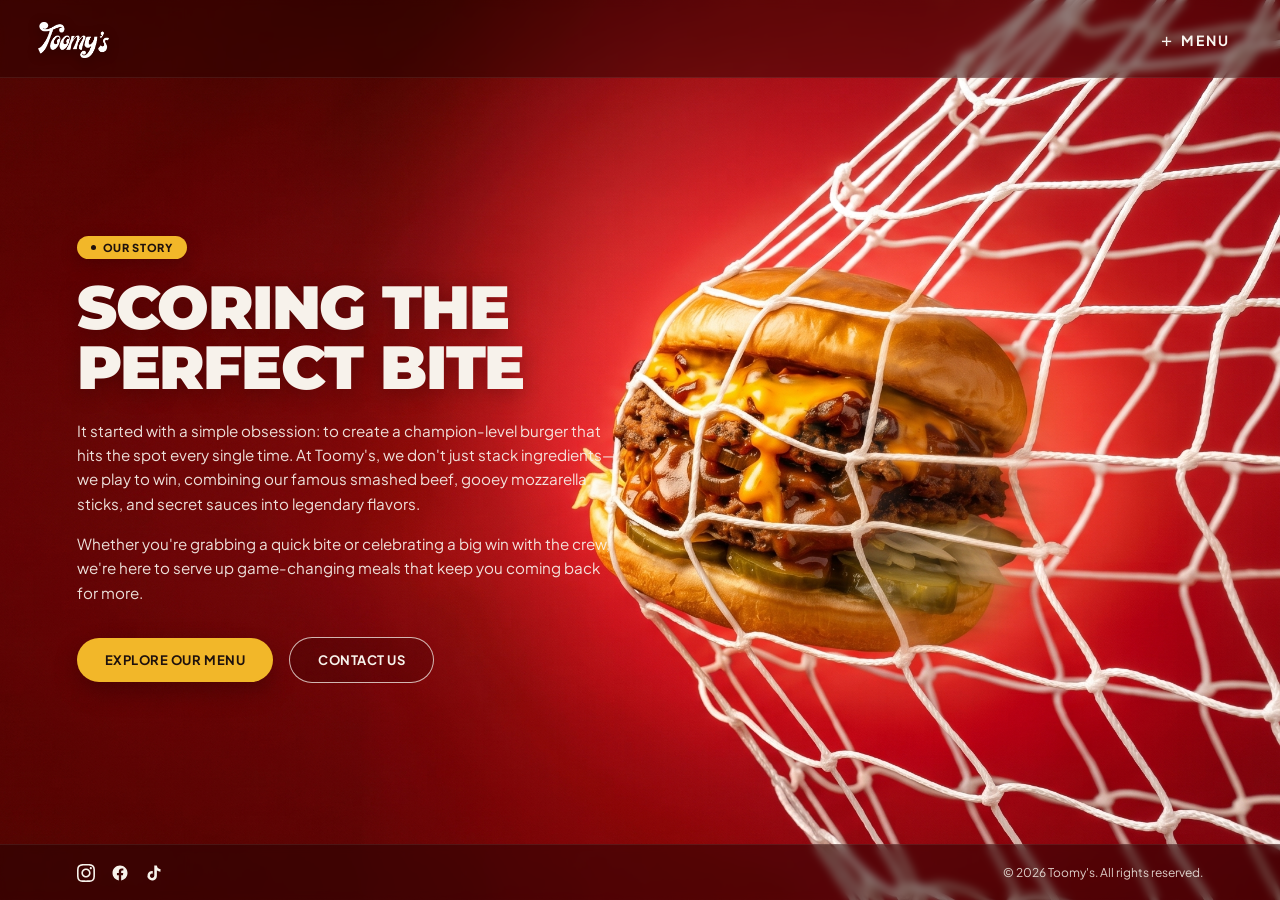
==== about.html @ 85eff553 "Toomy's Update 01" ====
<!DOCTYPE html>
<html lang="en" dir="ltr">
<head>
  <meta charset="UTF-8" />
  <meta name="viewport" content="width=device-width, initial-scale=1.0" />
  <title>About Us — Toomy's | Asyut's Ultimate Burger &amp; Pizza Spot</title>

  <!-- Google Fonts -->
  <link rel="preconnect" href="https://fonts.googleapis.com" />
  <link rel="preconnect" href="https://fonts.gstatic.com" crossorigin />
  <link
    href="https://fonts.googleapis.com/css2?family=Archivo+Black&family=Cormorant+Garamond:wght@400;500;600&family=Lobster&family=Montserrat:wght@800;900&family=Plus+Jakarta+Sans:wght@400;500;600;700;800;900&display=swap"
    rel="stylesheet"
  />

  <link rel="stylesheet" href="css/style.css" />
</head>
<body class="about-page-body">

  <!-- 1. FIXED TOP HEADER -->
  <header class="site-header" id="siteHeader">
    <a href="index.html#home" class="brand-mini" aria-label="Toomy's Home">
      <img
        src="assets/logo-small.png"
        alt="Toomy's"
        onerror="this.style.display='none'; this.nextElementSibling.style.display='inline-block';"
      />
      <span class="brand-mini-fallback" style="display: none;">Toomy's</span>
    </a>

    <button
      class="menu-toggle"
      id="menuToggle"
      type="button"
      aria-expanded="false"
      aria-controls="navOverlay"
    >
      <span class="menu-toggle-icon">+</span>
      <span class="menu-toggle-label">MENU</span>
    </button>
  </header>

  <!-- 2. FULL-SCREEN DRAWER MENU (MATCHING style.css SECTION 4) -->
  <div class="nav-overlay" id="navOverlay" aria-hidden="true">
    <div class="nav-overlay-inner">
      <!-- Top Bar -->
      <div class="nav-top-bar">
        <div class="lang-switcher" role="group" aria-label="Language Switcher">
          <button type="button" class="lang-btn" data-lang="ar">AR</button>
          <span class="lang-divider" aria-hidden="true">|</span>
          <button type="button" class="lang-btn is-active" data-lang="en">EN</button>
        </div>

        <a href="index.html#home" class="nav-center-logo" aria-label="Toomy's Home">
          <img
            src="assets/logo-main.png"
            alt="Toomy's"
            onerror="this.style.display='none'; this.nextElementSibling.style.display='block';"
          />
          <span class="drawer-logo-fallback" style="display: none;">Toomy's</span>
        </a>

        <div class="nav-top-spacer" aria-hidden="true"></div>
      </div>

      <!-- Stepped Diagonal Staircase Links -->
      <ul class="nav-rows" aria-label="Primary Navigation">
        <li class="nav-row">
          <div class="nav-row-curtain" aria-hidden="true"></div>
          <a href="index.html#home" class="nav-row-link pos-home">
            <span class="nav-row-label">HOME</span>
          </a>
        </li>

        <li class="nav-row">
          <div class="nav-row-curtain" aria-hidden="true"></div>
          <a href="index.html#menu" class="nav-row-link pos-menu">
            <span class="nav-row-label">MENU</span>
            <sup class="nav-row-count">(24)</sup>
          </a>
        </li>

        <li class="nav-row">
          <div class="nav-row-curtain" aria-hidden="true"></div>
          <a href="about.html" class="nav-row-link pos-about" aria-current="page">
            <span class="nav-row-label">ABOUT US</span>
          </a>
        </li>

        <li class="nav-row">
          <div class="nav-row-curtain" aria-hidden="true"></div>
          <a href="#contact" class="nav-row-link pos-contact">
            <span class="nav-row-label">CONTACT US</span>
          </a>
        </li>
      </ul>

      <!-- Drawer Bottom Bar -->
      <div class="nav-bottom-bar">
        <a href="#privacy" class="nav-legal-link">PRIVACY POLICY</a>

        <div class="nav-socials">
          <a
            href="https://www.facebook.com/toomyseg"
            target="_blank"
            rel="noopener"
            class="social-icon"
            aria-label="Facebook"
          >
            <svg viewBox="0 0 24 24" width="17" height="17" fill="currentColor">
              <path d="M14 13.5h2.5l1-4H14v-2c0-1.03 0-2 2-2h1.5V2.14c-.326-.043-1.557-.14-2.857-.14C11.928 2 10 3.657 10 6.7v2.8H7v4h3V22h4v-8.5z"/>
            </svg>
          </a>
          <a
            href="https://www.instagram.com/"
            target="_blank"
            rel="noopener"
            class="social-icon"
            aria-label="Instagram"
          >
            <svg viewBox="0 0 24 24" width="17" height="17" fill="currentColor">
              <path d="M12 2.163c3.204 0 3.584.012 4.85.07 3.252.148 4.771 1.691 4.919 4.919.058 1.265.069 1.645.069 4.849 0 3.205-.012 3.584-.069 4.849-.149 3.225-1.664 4.771-4.919 4.919-1.266.058-1.644.07-4.85.07-3.204 0-3.584-.012-4.849-.07-3.26-.149-4.771-1.699-4.919-4.92-.058-1.265-.07-1.644-.07-4.849 0-3.204.013-3.583.07-4.849.149-3.227 1.664-4.771 4.919-4.919 1.266-.057 1.645-.069 4.849-.069zm0-2.163c-3.259 0-3.667.014-4.947.072-4.358.2-6.78 2.618-6.98 6.98-.059 1.281-.073 1.689-.073 4.948 0 3.259.014 3.668.072 4.948.2 4.358 2.618 6.78 6.98 6.98 1.281.058 1.689.072 4.948.072 3.259 0 3.668-.014 4.948-.072 4.354-.2 6.782-2.618 6.979-6.98.059-1.28.073-1.689.073-4.948 0-3.259-.014-3.667-.072-4.947-.196-4.354-2.617-6.78-6.979-6.98-1.281-.059-1.69-.073-4.949-.073zm0 5.838c-3.403 0-6.162 2.759-6.162 6.162s2.759 6.163 6.162 6.163 6.162-2.759 6.162-6.163c0-3.403-2.759-6.162-6.162-6.162zm0 10.162c-2.209 0-4-1.79-4-4 0-2.209 1.791-4 4-4s4 1.791 4 4c0 2.21-1.791 4-4 4zm6.406-11.845c-.796 0-1.441.645-1.441 1.44s.645 1.44 1.441 1.44c.795 0 1.439-.645 1.439-1.44s-.644-1.44-1.439-1.44z"/>
            </svg>
          </a>
        </div>

        <a href="#terms" class="nav-legal-link">TERMS &amp; CONDITIONS</a>
      </div>
    </div>
  </div>

  <!-- 3. ABOUT US FULL-BLEED HERO SECTION -->
  <main class="about-page" id="aboutHero">
    <!-- Top Protective Dark Crimson Tint Bar -->
    <div class="about-top-tint" aria-hidden="true"></div>

    <!-- Left-Aligned Hero Content Zone (Over Dark Crimson Negative Space) -->
    <div class="about-hero-content">
      <span class="about-eyebrow">
        <span class="about-eyebrow-dot" aria-hidden="true"></span>
        OUR STORY
      </span>

      <h1 class="about-headline">
        SCORING THE <br />
        PERFECT BITE
      </h1>

      <div class="about-story-copy">
        <p>
          It started with a simple obsession: to create a champion-level burger
          that hits the spot every single time. At Toomy's, we don't just stack
          ingredients—we play to win, combining our famous smashed beef, gooey
          mozzarella sticks, and secret sauces into legendary flavors.
        </p>
        <p class="about-story-p2">
          Whether you're grabbing a quick bite or celebrating a big win with
          the crew, we're here to serve up game-changing meals that keep you
          coming back for more.
        </p>
      </div>

      <div class="about-cta-row">
        <a href="index.html#menu" class="about-btn-primary">
          EXPLORE OUR MENU
        </a>
        <a href="./newsletter.html" class="about-btn-secondary">
          Contact Us
        </a>
      </div>
    </div>

    <!-- Bottom Utility Bar (height: 56px, protective dark crimson strip) -->
    <div class="about-bottom-utility">
      <div class="about-utility-socials" aria-label="Social Media Links">
        <a
          href="https://www.instagram.com/"
          target="_blank"
          rel="noopener"
          class="about-utility-social-link"
          aria-label="Instagram"
        >
          <svg viewBox="0 0 24 24" width="18" height="18" fill="currentColor">
            <path d="M12 2.163c3.204 0 3.584.012 4.85.07 3.252.148 4.771 1.691 4.919 4.919.058 1.265.069 1.645.069 4.849 0 3.205-.012 3.584-.069 4.849-.149 3.225-1.664 4.771-4.919 4.919-1.266.058-1.644.07-4.85.07-3.204 0-3.584-.012-4.849-.07-3.26-.149-4.771-1.699-4.919-4.92-.058-1.265-.07-1.644-.07-4.849 0-3.204.013-3.583.07-4.849.149-3.227 1.664-4.771 4.919-4.919 1.266-.057 1.645-.069 4.849-.069zm0-2.163c-3.259 0-3.667.014-4.947.072-4.358.2-6.78 2.618-6.98 6.98-.059 1.281-.073 1.689-.073 4.948 0 3.259.014 3.668.072 4.948.2 4.358 2.618 6.78 6.98 6.98 1.281.058 1.689.072 4.948.072 3.259 0 3.668-.014 4.948-.072 4.354-.2 6.782-2.618 6.979-6.98.059-1.28.073-1.689.073-4.948 0-3.259-.014-3.667-.072-4.947-.196-4.354-2.617-6.78-6.979-6.98-1.281-.059-1.69-.073-4.949-.073zm0 5.838c-3.403 0-6.162 2.759-6.162 6.162s2.759 6.163 6.162 6.163 6.162-2.759 6.162-6.163c0-3.403-2.759-6.162-6.162-6.162zm0 10.162c-2.209 0-4-1.79-4-4 0-2.209 1.791-4 4-4s4 1.791 4 4c0 2.21-1.791 4-4 4zm6.406-11.845c-.796 0-1.441.645-1.441 1.44s.645 1.44 1.441 1.44c.795 0 1.439-.645 1.439-1.44s-.644-1.44-1.439-1.44z"/>
          </svg>
        </a>

        <a
          href="https://www.facebook.com/toomyseg"
          target="_blank"
          rel="noopener"
          class="about-utility-social-link"
          aria-label="Facebook"
        >
          <svg viewBox="0 0 24 24" width="18" height="18" fill="currentColor">
            <path d="M12 2C6.477 2 2 6.477 2 12c0 4.991 3.657 9.128 8.438 9.878v-6.987h-2.54V12h2.54V9.797c0-2.506 1.492-3.89 3.777-3.89 1.094 0 2.238.195 2.238.195v2.46h-1.26c-1.243 0-1.63.771-1.63 1.562V12h2.773l-.443 2.89h-2.33v6.988C18.343 21.128 22 16.991 22 12c0-5.523-4.477-10-10-10z"/>
          </svg>
        </a>

        <a
          href="https://www.tiktok.com/"
          target="_blank"
          rel="noopener"
          class="about-utility-social-link"
          aria-label="TikTok"
        >
          <svg viewBox="0 0 24 24" width="18" height="18" fill="currentColor">
            <path d="M19.59 6.69a4.83 4.83 0 0 1-3.77-4.25V2h-3.45v13.67a2.89 2.89 0 0 1-5.2 1.74 2.89 2.89 0 0 1 2.31-4.64 2.93 2.93 0 0 1 .88.13V9.4a6.84 6.84 0 0 0-1-.05A6.33 6.33 0 0 0 5 20.1a6.34 6.34 0 0 0 10.86-4.43v-7a8.16 8.16 0 0 0 4.77 1.52v-3.4a4.85 4.85 0 0 1-1-.1z"/>
          </svg>
        </a>
      </div>

      <p class="about-utility-copyright">
        &copy; <span class="js-current-year">2026</span> Toomy's. All rights reserved.
      </p>
    </div>
  </main>

  <script src="js/script.js"></script>
</body>
</html>
---- css/style.css ----
@font-face {
  font-family: "Talina";
  src: url("../fonts/Talina.otf") format("opentype");
  font-weight: normal;
  font-style: normal;
  font-display: swap;
}
/* =========================================
   1. DESIGN TOKENS & VARIABLES
   ========================================= */
:root {
  /* Core Palette - Deep Charcoal + Appetite-Driven Warm Accents */
  --bg-base: #0d0b0a;
  --bg-surface: #181412;
  --bg-overlay: rgba(13, 11, 10, 0.96);

  /* Brand Accent Colors (Swap these two if Toomy's uses specific hex codes) */
  --accent-primary: #e63926;      /* Crispy Flame Red */
  --accent-secondary: #ffb703;    /* Golden Fried Amber */
  --accent-glow: rgba(230, 57, 38, 0.35);

  /* Typography Colors */
  --text-primary: #f8f5f0;
  --text-secondary: rgba(248, 245, 240, 0.78);
  --text-muted: rgba(248, 245, 240, 0.5);

  /* Borders & Glass */
  --border-subtle: rgba(248, 245, 240, 0.14);
  --glass-bg: rgba(20, 17, 15, 0.55);

  /* Fonts */
  --font-display: "Archivo Black", sans-serif;
  --font-body: "Plus Jakarta Sans", sans-serif;

  /* Spacing & Motion */
  --gutter: clamp(1.25rem, 4vw, 3rem);
  --ease-out-expo: cubic-bezier(0.16, 1, 0.3, 1);
}

/* =========================================
   2. RESET & BASE STYLES
   ========================================= */
*,
*::before,
*::after {
  box-sizing: border-box;
  margin: 0;
  padding: 0;
}

html {
  scroll-behavior: smooth;
  background-color: var(--bg-base);
  color: var(--text-primary);
  font-family: var(--font-body);
  -webkit-font-smoothing: antialiased;
}

body {
  min-height: 100vh;
  overflow-x: hidden;
  background-color: var(--bg-base);
}

a {
  color: inherit;
  text-decoration: none;
}

img {
  display: block;
  max-width: 100%;
}


/* =========================================
   3. TOP HEADER (Top-Left Logo + Top-Right + MENU)
   ========================================= */
/* Align header side padding with the 3vw full-width sections */
.site-header {
  position: fixed;
  top: 0;
  left: 0;
  width: 100%;
  padding: 1.35rem 3vw;
  display: flex;
  align-items: center;
  justify-content: space-between;
  z-index: 100;
  pointer-events: none;
  transition: background-color 0.3s ease, backdrop-filter 0.3s ease;
}

.brand-mini,
.menu-toggle {
  pointer-events: auto;
}

.brand-mini {
  display: inline-flex;
  align-items: center;
  pointer-events: auto;
  opacity: 1;
  transition:
    opacity 0.35s ease,
    transform 0.3s var(--ease-out-expo);
}

.brand-mini:hover {
  transform: scale(1.04);
}

/* Smooth fade-out when the fixed header overlaps the red footer or open drawer */
body.is-over-footer .brand-mini,
body.is-menu-open .brand-mini {
  opacity: 0;
  pointer-events: none;
}

.brand-mini img {
  height: 36px;
  width: auto;
  object-fit: contain;
}

.brand-mini-fallback {
  display: none; /* Shown automatically via onerror if logo-small.png is missing */
  font-family: var(--font-display);
  font-size: 1.5rem;
  letter-spacing: -0.04em;
  color: var(--text-primary);
  background: var(--accent-primary);
  padding: 0.25rem 0.6rem;
  border-radius: 6px;
}

/* "+ MENU" Button matching reference top-right */
.menu-toggle {
  background: transparent;
  border: none;
  color: var(--text-primary);
  font-family: var(--font-body);
  font-size: 0.875rem;
  font-weight: 700;
  letter-spacing: 0.14em;
  text-transform: uppercase;
  display: inline-flex;
  align-items: center;
  gap: 0.45rem;
  cursor: pointer;
  padding: 0.5rem 0.75rem;
  border-radius: 999px;
  transition: background-color 0.25s ease, color 0.25s ease;
}

.menu-toggle:hover {
  background-color: rgba(255, 255, 255, 0.08);
}

.menu-toggle-icon {
  font-size: 1.15rem;
  font-weight: 400;
  line-height: 1;
  transition: transform 0.35s var(--ease-out-expo);
}

.menu-toggle[aria-expanded="true"] .menu-toggle-icon {
  transform: rotate(45deg); /* Turns '+' into 'x' when open */
}

/* When drawer is open, hide main header's top-left mini logo so AR | EN switcher takes its place */
body.is-menu-open .brand-mini {
  opacity: 0;
  pointer-events: none;
}

/* Invert top-right ✕ CLOSE button to dark ink against the stone-gray drawer */
body.is-menu-open .menu-toggle {
  color: #0a0a0a;
}

body.is-menu-open .menu-toggle:hover {
  background-color: rgba(10, 10, 10, 0.08);
}

/* When scrolled onto light cream sections, turn + MENU dark so it stays visible */
body.is-scrolled-light:not(.is-menu-open) .menu-toggle {
  color: #1c1613;
}

body.is-scrolled-light:not(.is-menu-open) .menu-toggle:hover {
  background-color: rgba(28, 22, 19, 0.08);
}

/* =========================================
   4. FULL-SCREEN DRAWER MENU (OPTION 4: SMOKED PAPRIKA + CREAM)
   ========================================= */
.nav-overlay {
  position: fixed;
  inset: 0;
  background-color: #9e2a22;
  color: #f8f5f0;
  z-index: 90;
  transform: translateY(-100%);
  transition: transform 0.65s cubic-bezier(0.76, 0, 0.24, 1);
  will-change: transform;
  pointer-events: none;
}

.nav-overlay.is-open {
  transform: translateY(0%);
  pointer-events: auto;
}

.nav-overlay-inner {
  width: 100%;
  height: 100%;
  display: flex;
  flex-direction: column;
  justify-content: space-between;
  padding: 1.35rem 0 1.5rem; /* Matches .site-header top padding (1.35rem) */
}

.nav-stagger {
  opacity: 0;
  filter: blur(15px);
  transform: translateY(10px);
}

.nav-overlay.is-open .nav-stagger {
  opacity: 1;
  filter: blur(0px);
  transform: translateY(0);
  transition:
    opacity 0.55s cubic-bezier(0.16, 1, 0.3, 1),
    filter 0.65s cubic-bezier(0.16, 1, 0.3, 1),
    transform 0.55s cubic-bezier(0.16, 1, 0.3, 1);
  transition-delay: calc(0.36s + (var(--stagger-index, 0) * 55ms));
}

.nav-overlay.is-closing .nav-stagger {
  opacity: 1;
  filter: blur(0px);
  transform: translateY(0);
  transition: none;
}

.nav-top-bar {
  display: grid;
  grid-template-columns: 1fr auto 1fr;
  align-items: start; /* Pins AR | EN to the top row instead of centering against the logo */
  padding: 0 3vw;     /* Matches .site-header side padding (3vw) */
}

.lang-switcher {
  justify-self: start;
  display: inline-flex;
  align-items: center;
  gap: 0.4rem;
  min-height: 36px; /* Matches .menu-toggle button height for exact vertical alignment */
  font-family: "Cormorant Garamond", Georgia, serif;
  font-size: 1.15rem;
  line-height: 1;
  letter-spacing: 0.04em;
}

.lang-btn {
  background: none;
  border: none;
  cursor: pointer;
  font-family: inherit;
  font-size: inherit;
  padding: 0.15rem 0.25rem;
  font-weight: 400;
  color: rgba(248, 245, 240, 0.45);
  transition: color 0.25s ease, font-weight 0.2s ease;
}

.lang-btn:first-child {
  padding-left: 0; /* Aligns the left edge of "AR" flush with the 3vw margin */
}

.lang-btn.is-active {
  font-weight: 700;
  color: #f8f5f0;
}

.lang-divider {
  color: rgba(248, 245, 240, 0.45);
  font-weight: 400;
}

.nav-center-logo {
  display: inline-flex;
  align-items: center;
  justify-content: center;
}

.nav-center-logo img {
  height: clamp(44px, 6vw, 68px);
  width: auto;
  object-fit: contain;
  filter: brightness(0) invert(1) drop-shadow(0 4px 14px rgba(0, 0, 0, 0.2));
}

.nav-top-spacer { width: 40px; }

.nav-rows {
  list-style: none;
  width: 100%;
  margin: auto 0;
  display: flex;
  flex-direction: column;
  --nav-step: clamp(2rem, 16vw, 18rem);
}

.nav-row {
  position: relative;
  width: 100%;
  overflow: hidden;
}

.nav-row::before,
.nav-row:last-child::after {
  content: "";
  position: absolute;
  left: 0;
  right: 0;
  height: 1px;
  background-image: repeating-linear-gradient(
    to right,
    rgba(248, 245, 240, 0.35) 0px,
    rgba(248, 245, 240, 0.35) 4px,
    transparent 4px,
    transparent 8px
  );
  z-index: 3;
  pointer-events: none;
}
.nav-row::before { top: 0; }
.nav-row:last-child::after { bottom: 0; }

.nav-row-curtain {
  position: absolute;
  inset: 0;
  background-color: #0a0a0a;
  transform: scaleY(0);
  transform-origin: top center;
  transition: transform 0.42s cubic-bezier(0.16, 1, 0.3, 1);
  z-index: 1;
  pointer-events: none;
}

.nav-row.is-hovered .nav-row-curtain {
  transform: scaleY(1);
}

.nav-row-link {
  position: relative;
  z-index: 2;
  display: flex;
  align-items: flex-start;
  width: 100%;
  padding: clamp(0.35rem, 1.1vh, 0.85rem) var(--gutter);
  font-family: "Cormorant Garamond", Georgia, serif;
  font-size: clamp(2.8rem, 6.2vw, 5.4rem);
  font-weight: 500;
  line-height: 0.96;
  letter-spacing: -0.02em;
  text-transform: uppercase;
  color: #f8f5f0;
  transition: color 0.28s ease;
}

.nav-row-link.pos-home {
  padding-left: var(--gutter);
}

.nav-row-link.pos-menu {
  padding-left: calc(var(--gutter) + var(--nav-step));
}

.nav-row-link.pos-about {
  padding-left: calc(var(--gutter) + (var(--nav-step) * 2));
}

.nav-row-link.pos-contact {
  justify-content: flex-start;
  padding-left: calc(var(--gutter) + (var(--nav-step) * 3) + clamp(1.5rem, 3.5vw, 4rem));
}

.nav-row-label,
.nav-row-link.pos-contact .nav-row-label {
  display: inline-block;
  transform: scaleX(0.84);
  transform-origin: left center;
}

.nav-row-link.pos-contact .nav-row-label { transform-origin: center center; }

@media (max-width: 768px) {
  .nav-row-link.pos-home,
  .nav-row-link.pos-menu,
  .nav-row-link.pos-about,
  .nav-row-link.pos-contact {
    padding-left: var(--gutter);
    justify-content: flex-start;
  }
}

.nav-row-count {
  font-family: "Cormorant Garamond", Georgia, serif;
  font-size: clamp(0.75rem, 1.1vw, 1rem);
  font-weight: 600;
  margin-left: -0.35rem;
  margin-top: 0.25rem;
  color: inherit;
}

.nav-row.is-hovered .nav-row-link {
  color: #ffffff;
}

.nav-bottom-bar {
  display: grid;
  grid-template-columns: 1fr auto 1fr;
  align-items: center;
  padding: 0 var(--gutter);
  font-size: 0.72rem;
  font-weight: 700;
  letter-spacing: 0.08em;
  text-transform: uppercase;
  color: #f8f5f0;
}

.nav-legal-link { justify-self: start; transition: opacity 0.25s ease; }
.nav-legal-link:last-child { justify-self: end; }
.nav-legal-link:hover { opacity: 0.55; }

.nav-socials {
  display: inline-flex;
  align-items: center;
  gap: 1.15rem;
}

.social-icon {
  display: inline-flex;
  align-items: center;
  justify-content: center;
  color: #f8f5f0;
  transition: transform 0.25s var(--ease-out-expo), opacity 0.25s ease;
}
.social-icon:hover { transform: translateY(-2px); opacity: 0.6; }

/* =========================================
   5. HERO SECTION & ATMOSPHERIC BACKDROP
   ========================================= */
.hero {
  position: relative;
  min-height: 100vh;
  min-height: 100svh;
  width: 100%;
  display: flex;
  flex-direction: column;
  justify-content: space-between;
  padding-top: 5.5rem;
  padding-bottom: 1.75rem;
  overflow: hidden;
}

/* Layered dark background with subtle ambient warmth */
.hero-backdrop {
  position: absolute;
  inset: 0;
  z-index: 0;
  background:
    radial-gradient(circle at 50% 42%, rgba(230, 57, 38, 0.16) 0%, transparent 58%),
    radial-gradient(circle at 80% 20%, rgba(255, 183, 3, 0.08) 0%, transparent 45%),
    linear-gradient(180deg, #16110e 0%, #0d0b0a 100%);
}

.hero-bg-img {
  width: 100%;
  height: 100%;
  object-fit: cover;
  opacity: 0.42;
  filter: contrast(1.08) saturate(1.1);
}

.hero-vignette {
  position: absolute;
  inset: 0;
  background: radial-gradient(
    circle at center,
    rgba(13, 11, 10, 0.25) 0%,
    rgba(13, 11, 10, 0.85) 100%
  );
}

/* Subtle film grain texture */
.hero-grain {
  position: absolute;
  inset: 0;
  opacity: 0.04;
  pointer-events: none;
  background-image: url("data:image/svg+xml,%3Csvg viewBox='0 0 200 200' xmlns='http://www.w3.org/2000/svg'%3E%3Cfilter id='noiseFilter'%3E%3CfeTurbulence type='fractalNoise' baseFrequency='0.8' numOctaves='3' stitchTiles='stitch'/%3E%3C/filter%3E%3Crect width='100%25' height='100%25' filter='url(%23noiseFilter)'/%3E%3C/svg%3E");
}

/* =========================================
   6. HERO CENTERPIECE (Logo + Slogan + CTA)
   ========================================= */
.hero-center {
  position: relative;
  z-index: 50;
  flex: 1;
  padding: clamp(3.5rem, 11vh, 7.5rem) var(--gutter) 0; /* Pushes logo + slogan lower */
  display: flex;
  flex-direction: column;
  align-items: center;
  text-align: center;
}

.hero-logo-wrap {
  margin-bottom: 0.45rem; /* Tight ~7px gap right under the logo */
  animation: logoSplashPop 0.85s cubic-bezier(0.16, 1, 0.3, 1) 0.1s both;
}

.hero-logo-img {
  max-height: clamp(130px, 26vw, 260px);
  width: auto;
  filter: drop-shadow(0 18px 36px rgba(0, 0, 0, 0.55));
}

/* Oversized Bold Wordmark (Matches reference center scale) */
.hero-wordmark {
  font-family: var(--font-display);
  font-size: clamp(3.5rem, 13.5vw, 10.5rem);
  line-height: 0.92;
  letter-spacing: -0.04em;
  color: var(--text-primary);
  text-shadow: 0 18px 40px rgba(0, 0, 0, 0.55);
  user-select: none;
}

.hero-slogan {
  max-width: 560px;
  font-family: "Talina", var(--font-body);
  font-size: clamp(1.25rem, 2vw, 1.65rem);
  font-weight: 400;
  line-height: 1.3;
  letter-spacing: 0.02em;
  color: rgba(248, 245, 240, 0.92);
  margin-bottom: 0; /* Removed fixed margin so auto-centering handles the gap */
  animation: fadeSlideUp 0.8s var(--ease-out-expo) 0.12s both;
}

.hero-actions {
  margin: auto 0; /* Centers the button exactly halfway between slogan and carousel */
  animation: fadeSlideUp 0.8s var(--ease-out-expo) 0.22s both;
}

.btn-order {
  position: relative;
  display: inline-flex;
  align-items: center;
  justify-content: center;
  padding: 0.85rem 2.3rem;
  background-color: transparent;
  color: #ffffff;
  font-family: var(--font-body);
  font-size: 0.9rem;
  font-weight: 700;
  letter-spacing: 0.1em;
  text-transform: uppercase;
  border-radius: 999px;
  border: 1.5px solid #ffffff;
  overflow: hidden;
  z-index: 1;
  transition:
    color 0.35s var(--ease-out-expo),
    transform 0.3s var(--ease-out-expo),
    box-shadow 0.35s ease;
}

/* Smooth sliding white fill layer */
.btn-order::before {
  content: "";
  position: absolute;
  inset: 0;
  background: linear-gradient(135deg, #ffffff 0%, #f3efe9 100%);
  transform: scaleX(0);
  transform-origin: left center;
  transition: transform 0.38s var(--ease-out-expo);
  z-index: -1;
}

.btn-order:hover {
  color: var(--bg-base); /* Dark text on white fill */
  transform: translateY(-2px);
  box-shadow: 0 12px 28px rgba(255, 255, 255, 0.22);
}

.btn-order:hover::before {
  transform: scaleX(1);
}

.btn-order:active {
  transform: translateY(0);
}

/* =========================================
   7. BOTTOM SLIDING CATEGORY DOCK
   ========================================= */
.category-dock {
  position: relative;
  z-index: 2;
  width: 100%;
  padding: 6px 0; /* Exact tight gap between dashed lines and thumbnails */
  animation: fadeSlideUp 0.85s var(--ease-out-expo) 0.32s both;
}

/* Edge-to-Edge Fine Dashed Lines (Matches Reference) */
.category-dock::before,
.category-dock::after {
  content: "";
  position: absolute;
  left: 0;
  right: 0;
  height: 1px;
  background-image: repeating-linear-gradient(
    to right,
    rgba(255, 255, 255, 0.55) 0px,
    rgba(255, 255, 255, 0.55) 4px, /* Crisp 4px dash */
    transparent 4px,
    transparent 7px /* 3px gap between dashes */
  );
  pointer-events: none;
}

.category-dock::before {
  top: 0;
}

.category-dock::after {
  bottom: 0;
}

.category-track {
  display: flex;
  align-items: center;
  width: 100%;
  overflow: hidden;
  cursor: grab;
  user-select: none;
  touch-action: pan-y;
}

.category-track.is-dragging {
  cursor: grabbing;
}

.category-belt {
  display: flex;
  align-items: center;
  gap: clamp(1.25rem, 2.5vw, 2.5rem);
  width: max-content;
  will-change: transform;
}

.category-track::-webkit-scrollbar {
  display: none; /* Chrome/Safari */
}

/* .category-track.is-dragging {
  cursor: grabbing;
  scroll-snap-type: none;
} */

/* Clean Borderless Item (Thumb + Stacked Text directly between lines) */
.category-card {
  flex: 0 0 auto;
  scroll-snap-align: start;
  display: flex;
  align-items: center;
  gap: 0.85rem;
  padding: 0;
  background: transparent;
  border: none;
  transition: transform 0.3s var(--ease-out-expo), opacity 0.25s ease;
}

.category-card:hover {
  transform: translateY(-2px);
}

.category-thumb {
  width: 96px;
  height: 54px;
  border-radius: 2px; /* Sharp rectangular corners matching reference */
  overflow: hidden;
  background: #1a1412;
  flex-shrink: 0;
}

.category-thumb img {
  width: 100%;
  height: 100%;
  object-fit: cover;
  transition: transform 0.45s var(--ease-out-expo);
}

.category-card:hover .category-thumb img {
  transform: scale(1.06);
}

.category-meta {
  display: flex;
  flex-direction: column;
  gap: 0.15rem;
  text-align: left;
}

.category-title {
  font-size: 0.78rem;
  font-weight: 700;
  letter-spacing: 0.05em;
  text-transform: uppercase;
  color: #ffffff;
  white-space: nowrap;
}

.category-sub {
  font-size: 0.72rem;
  font-weight: 400;
  letter-spacing: 0.06em;
  text-transform: uppercase;
  color: rgba(255, 255, 255, 0.75);
  white-space: nowrap;
}

/* =========================================
   8. ENTRANCE KEYFRAMES & RESPONSIVE TWEAKS
   ========================================= */
@keyframes fadeSlideUp {
  from {
    opacity: 0;
    transform: translateY(18px);
  }
  to {
    opacity: 1;
    transform: translateY(0);
  }
}

@media (max-width: 640px) {
  .site-header {
    padding: 1.15rem 1.25rem;
  }

  .hero-slogan {
    font-size: 0.92rem;
    margin-bottom: 1.5rem;
  }

  .btn-order {
    padding: 0.85rem 2rem;
    font-size: 0.88rem;
  }

  .category-thumb {
    width: 72px;
    height: 48px;
  }
}

/* =========================================
   9. MENU STARS SECTION (POLISHED EDITORIAL SLIDER)
   ========================================= */
.menu-stars-section {
  background-color: #faf0e2;
  background-image: radial-gradient(
    circle at 50% 0%,
    rgba(230, 57, 38, 0.04) 0%,
    transparent 65%
  );
  color: #1c1613;
  font-family: "Talina";
  width: 100%;
  min-height: 100vh;
  min-height: 100svh;
  display: flex;
  flex-direction: column;
  justify-content: center;
  overflow: hidden;
}

.menu-stars-container {
  width: 100%;
  max-width: none;
  margin: 0 auto;
  padding: clamp(82px, 10vh, 102px) 3vw clamp(24px, 3.5vh, 42px);
  display: flex;
  flex-direction: column;
  justify-content: space-between;
  flex: 1;
}

/* --- Section Header --- */
.menu-stars-header {
  display: flex;
  justify-content: space-between;
  align-items: flex-end;
  gap: 1.5rem;
  margin-bottom: clamp(16px, 2.2vh, 26px);
  padding: 0 4px;
}

.menu-stars-title-block {
  display: flex;
  flex-direction: column;
  gap: 6px;
}

.menu-stars-eyebrow {
  display: inline-flex;
  align-items: center;
  gap: 8px;
}

.eyebrow-dot {
  width: 7px;
  height: 7px;
  border-radius: 50%;
  background-color: #d8232a;
  box-shadow: 0 0 0 4px rgba(216, 35, 42, 0.14); /* Subtle pulse ring */
  flex-shrink: 0;
}

.eyebrow-text {
  color: #d8232a;
  font-size: 12.5px;
  font-weight: 400;
  letter-spacing: 0.08em;
  text-transform: uppercase;
}

.menu-stars-heading {
  color: #1c1613;
  font-family: "Talina";
  font-size: clamp(40px, 4vw, 60px);
  font-weight: 400;
  line-height: 1.02;
  letter-spacing: -0.03em;
}

/* Minimal Text Link + Directional Sliding Underline */
.menu-stars-action {
  position: relative;
  display: inline-flex;
  align-items: center;
  gap: 8px;
  font-family: "Talina", var(--font-body);
  color: #1c1613;
  background: transparent;
  border: none;
  padding: 0 0 6px 0;
  font-size: clamp(15px, 1.05vw, 17px);
  font-weight: 300;
  letter-spacing: 0.02em;
  cursor: pointer;
}

/* Sliding bottom line: enters from left, exits toward the right arrow */
.menu-stars-action::after {
  content: "";
  position: absolute;
  left: 0;
  right: 0;
  bottom: 0;
  height: 1.5px;
  background-color: #1c1613;
  transform: scaleX(0);
  transform-origin: right center; /* Retracts toward the arrow on mouse-leave */
  transition: transform 0.35s cubic-bezier(0.25, 1, 0.5, 1);
}

.menu-stars-action:hover::after {
  transform: scaleX(1);
  transform-origin: left center; /* Draws in from the left on mouse-enter */
}

.menu-stars-action .action-arrow {
  display: inline-block;
  line-height: 1;
  transition: transform 0.35s cubic-bezier(0.25, 1, 0.5, 1);
}

.menu-stars-action:hover .action-arrow {
  transform: translateX(4px);
}

/* --- Recessed Tray + 3.65-Column Peek Track --- */
.menu-stars-track {
  display: grid;
  grid-auto-flow: column;
  /* 3.65 columns shows 3 full cards + a generous peek of the 4th/5th card to invite dragging */
  grid-auto-columns: calc((100% - (22px * 3)) / 3.65);
  gap: 22px;
  overflow-x: auto;
  scroll-behavior: auto;
  scrollbar-width: none;
  -ms-overflow-style: none;
  cursor: grab;
  user-select: none;
  align-items: stretch;

  /* Refined Warm Sand Tray */
  background: linear-gradient(180deg, #ede0cc 0%, #e5d5bc 100%);
  border: 1px solid rgba(28, 22, 19, 0.09);
  border-radius: 34px;
  padding: clamp(18px, 2vw, 26px);
  box-shadow:
    inset 0 2px 6px rgba(28, 22, 19, 0.06),
    0 12px 32px rgba(28, 22, 19, 0.05);
}

.menu-stars-track::-webkit-scrollbar {
  display: none;
}

.menu-stars-track.is-dragging {
  cursor: grabbing;
}

/* --- Card Anatomy with Warm Spotlight Gradient --- */
.star-card {
  position: relative;
  /* Subtle warm radial glow in the upper-middle so red food trays pop off the red card */
  background:
    radial-gradient(circle at 50% 34%, rgba(255, 183, 3, 0.18) 0%, rgba(230, 57, 38, 0.12) 38%, transparent 68%),
    linear-gradient(165deg, #ab3027 0%, #8f231b 100%);
  color: #f8f5f0;
  border-radius: 26px;
  border: 1px solid rgba(255, 255, 255, 0.1);
  padding: clamp(20px, 1.8vw, 26px);
  display: flex;
  flex-direction: column;
  align-items: center;
  justify-content: space-between;
  min-height: clamp(420px, 54vh, 530px);
  box-shadow:
    0 14px 28px rgba(28, 22, 19, 0.16),
    inset 0 1px 0 rgba(255, 255, 255, 0.15);
  transition:
    transform 0.35s var(--ease-out-expo),
    box-shadow 0.35s ease,
    border-color 0.35s ease;
}

.star-card:hover {
  transform: translateY(-6px);
  border-color: rgba(255, 255, 255, 0.24);
  box-shadow:
    0 22px 42px rgba(28, 22, 19, 0.24),
    inset 0 1px 0 rgba(255, 255, 255, 0.25);
}

/* 1. Top Badge Pill */
.star-badge {
  align-self: flex-start;
  background-color: #231b16;
  color: #ffffff;
  border-radius: 999px;
  padding: 6px 15px;
  font-size: 12px;
  font-weight: 300;
  line-height: 1.2;
  letter-spacing: 0.02em;
  box-shadow: 0 4px 10px rgba(0, 0, 0, 0.18);
}

.star-badge.is-empty {
  visibility: hidden;
  pointer-events: none;
}

/* 2. Product Visual */
.star-visual {
  width: 100%;
  height: clamp(180px, 22vh, 245px);
  margin: 8px 0 12px;
  display: flex;
  align-items: center;
  justify-content: center;
}

.star-visual img {
  width: 100%;
  height: 100%;
  max-height: clamp(180px, 22vh, 245px);
  object-fit: contain;
  border-radius: 16px;
  filter: drop-shadow(0 18px 24px rgba(15, 8, 6, 0.42));
  transition: transform 0.45s var(--ease-out-expo);
  pointer-events: none;
}

.star-card:hover .star-visual img {
  transform: scale(1.07) translateY(-3px);
}

/* 3. Text Content Block */
.star-content {
  width: 100%;
  text-align: center;
  display: flex;
  flex-direction: column;
  align-items: center;
  margin-bottom: auto;
}

.star-title {
  color: #f8f5f0;
  font-size: clamp(20px, 1.45vw, 24px);
  font-weight: 400;
  line-height: 1.2;
  text-align: center;
  letter-spacing: -0.015em;
  white-space: nowrap; /* Keeps all 6 product titles on a single crisp line */
}

.star-desc {
  color: rgba(248, 245, 240, 0.84);
  font-size: clamp(13px, 0.9vw, 14.5px);
  line-height: 1.48;
  font-weight: 500;
  margin-top: 8px;
  max-width: 94%;
  text-align: center;
  display: -webkit-box;
  -webkit-line-clamp: 2;
  -webkit-box-orient: vertical;
  overflow: hidden;
}

.star-note {
  display: inline-block;
  margin-top: 8px;
  padding: 3px 11px;
  border-radius: 999px;
  background-color: rgba(35, 27, 22, 0.42);
  border: 1px solid rgba(255, 255, 255, 0.1);
  color: #ffb703; /* Warm golden amber accent for "SIZE DIFFERS" */
  font-size: 10.5px;
  font-weight: 400;
  letter-spacing: 0.05em;
  text-transform: uppercase;
}

/* 4. Card Footer Row (With subtle top divider line) */
.star-footer {
  display: flex;
  justify-content: space-between;
  align-items: center;
  width: 100%;
  margin-top: 16px;
  padding-top: 14px;
  border-top: 1px solid rgba(248, 245, 240, 0.12);
}

.star-price {
  color: #f8f5f0;
  font-size: clamp(18px, 1.3vw, 22px);
  font-weight: 400;
  letter-spacing: -0.01em;
}

.star-add-btn {
  background-color: #f8f5f0;
  color: #1c1613;
  border: none;
  border-radius: 999px;
  padding: 9px 20px;
  font-family: "Talina";
  font-size: 13.5px;
  font-weight: 400;
  cursor: pointer;
  box-shadow: 0 6px 14px rgba(0, 0, 0, 0.16);
  transition:
    background-color 0.25s ease,
    color 0.25s ease,
    transform 0.25s var(--ease-out-expo),
    box-shadow 0.25s ease;
}

.star-add-btn:hover {
  background-color: #ffb703; /* Golden amber hover pop */
  color: #1c1613;
  transform: translateY(-2px);
  box-shadow: 0 10px 20px rgba(0, 0, 0, 0.24);
}

.star-add-btn:active {
  transform: translateY(0);
}

/* --- Responsive Breakpoints --- */
@media (max-width: 1200px) {
  .menu-stars-track {
    grid-auto-columns: calc((100% - (20px * 2)) / 2.75);
    gap: 20px;
  }
}

@media (max-width: 860px) {
  .menu-stars-container {
    padding: 84px 20px 32px;
  }
  .menu-stars-track {
    grid-auto-columns: calc((100% - 16px) / 1.85);
    gap: 16px;
  }
}

@media (max-width: 560px) {
  .menu-stars-header {
    flex-direction: column;
    align-items: flex-start;
  }
  .menu-stars-track {
    grid-auto-columns: 86%;
  }
}

/* =========================================
   9B. GOLDEN AMBER PROMO TICKER RIBBON
   ========================================= */
.promo-ticker {
  position: relative;
  width: 100%;
  background: radial-gradient(
    circle at 50% 50%,
    #ffc31f 0%,
    #ffb703 65%,
    #f5ab00 100%
  );
  color: #1c1613;
  padding: clamp(16px, 2.2vh, 22px) 0;
  overflow: hidden;
  user-select: none;
  border-top: 1px solid rgba(28, 22, 19, 0.08);
  border-bottom: 1px solid rgba(28, 22, 19, 0.12);
  z-index: 4;
}

.promo-ticker-track {
  display: flex;
  width: max-content;
  will-change: transform;
  animation: promoTickerScroll 24s linear infinite;
}


.promo-ticker-group {
  display: flex;
  align-items: center;
  flex-shrink: 0;
}

.ticker-item {
  font-family: var(--font-body);
  font-size: clamp(16px, 1.35vw, 21px);
  font-weight: 800;
  letter-spacing: 0.04em;
  line-height: 1;
  text-transform: uppercase;
  color: #1c1613;
  white-space: nowrap;
  padding: 0 clamp(20px, 2.4vw, 34px);
}

.ticker-dot {
  width: clamp(7px, 0.6vw, 9px);
  height: clamp(7px, 0.6vw, 9px);
  border-radius: 50%;
  background-color: #d8232a; /* Toomy's Flame Red dot separator */
  flex-shrink: 0;
}

@keyframes promoTickerScroll {
  0% {
    transform: translate3d(0, 0, 0);
  }
  100% {
    transform: translate3d(-50%, 0, 0);
  }
}

@media (prefers-reduced-motion: reduce) {
  .promo-ticker-track {
    animation-duration: 55s;
  }
}

/* =========================================
   10. FULL-VIEWPORT FOOTER SECTION (POLISHED)
   ========================================= */
.site-footer {
  position: relative;
  width: 100%;
  min-height: 100vh;
  min-height: 100svh;
  /* Warm studio spotlight behind the burger + subtle vignette at the corners */
  background:
    radial-gradient(circle at 50% 82%, rgba(255, 183, 3, 0.22) 0%, rgba(230, 57, 38, 0.14) 28%, transparent 56%),
    radial-gradient(circle at 50% 35%, #a82e25 0%, #862019 100%);
  color: #f7f2eb;
  font-family: var(--font-body);
  display: flex;
  flex-direction: column;
  justify-content: space-between;
  align-items: center;
  overflow: hidden;
  padding-top: clamp(44px, 6vh, 64px);
}

/* --- A. Top Brand Header + Tagline + Dashed Rule --- */
.footer-top-group {
  width: 100%;
  max-width: 860px;
  padding: 0 3vw;
  display: flex;
  flex-direction: column;
  align-items: center;
  z-index: 3;
}

.footer-logo {
  display: inline-flex;
  align-items: center;
  justify-content: center;
  margin-bottom: 12px;
  transition: transform 0.3s var(--ease-out-expo);
}

.footer-logo:hover {
  transform: scale(1.04);
}

.footer-logo img {
  height: clamp(62px, 7.5vw, 76px);
  width: auto;
  object-fit: contain;
  filter: brightness(0) invert(1) drop-shadow(0 4px 12px rgba(0, 0, 0, 0.25));
}

.footer-logo-fallback {
  font-family: "Talina", var(--font-display);
  font-size: 2.5rem;
  color: #ffffff;
  text-shadow: 0 2px 4px rgba(0, 0, 0, 0.25);
}

.footer-tagline {
  font-family: "Talina", var(--font-body);
  font-size: clamp(14px, 1.05vw, 16px);
  font-weight: 500;
  letter-spacing: 0.04em;
  color: rgba(247, 242, 235, 0.85);
  text-align: center;
}

/* Signature Dashed Rule matching the Hero Marquee & Full-Screen Drawer */
.footer-dashed-rule {
  width: 100%;
  max-width: 680px;
  height: 1px;
  margin: clamp(20px, 3vh, 28px) 0 clamp(24px, 3.5vh, 34px);
  background-image: repeating-linear-gradient(
    to right,
    rgba(247, 242, 235, 0.32) 0px,
    rgba(247, 242, 235, 0.32) 4px,
    transparent 4px,
    transparent 8px
  );
}

/* --- B. Middle 3-Column Navigation Grid --- */
.footer-nav {
  width: 100%;
  max-width: 820px;
  display: grid;
  grid-template-columns: repeat(3, 1fr);
  gap: 2.5rem;
  text-align: center;
}

.footer-col {
  display: flex;
  flex-direction: column;
  align-items: center;
}

.footer-col-heading {
  font-family: "Talina", var(--font-body);
  font-size: clamp(17px, 1.25vw, 19px);
  font-weight: 700;
  text-transform: uppercase;
  letter-spacing: 0.07em;
  color: #ffb703; /* Warm Golden Amber accent for crisp visual hierarchy */
  margin-bottom: 12px;
}

.footer-col-list {
  list-style: none;
  display: flex;
  flex-direction: column;
  align-items: center;
  gap: 2px;
}

.footer-link,
.footer-info-text {
  display: inline-block;
  font-family: var(--font-body);
  font-size: clamp(15px, 1.08vw, 17px);
  font-weight: 500;
  line-height: 1.75;
  color: #f7f2eb;
  white-space: nowrap;
}

.footer-map-link {
  color: rgba(247, 242, 235, 0.85);
  font-size: clamp(14px, 0.98vw, 15.5px);
}

.footer-link {
  position: relative;
  transition: opacity 0.25s ease, color 0.25s ease;
}

.footer-link::after {
  content: "";
  position: absolute;
  left: 0;
  right: 0;
  bottom: 2px;
  height: 1.5px;
  background-color: #ffb703;
  transform: scaleX(0);
  transform-origin: right center;
  transition: transform 0.3s cubic-bezier(0.25, 1, 0.5, 1);
}

.footer-link:hover {
  color: #ffffff;
}

.footer-link:hover::after {
  transform: scaleX(1);
  transform-origin: left center;
}

/* --- Oversized Subtle Brand Watermark Behind the Burger --- */
.footer-watermark {
  position: absolute;
  bottom: 14vh;
  left: 50%;
  transform: translateX(-50%);
  font-family: "Talina", var(--font-display);
  font-size: clamp(5.5rem, 17vw, 15rem);
  font-weight: 800;
  letter-spacing: 0.04em;
  line-height: 0.85;
  color: rgba(255, 255, 255, 0.045);
  white-space: nowrap;
  pointer-events: none;
  user-select: none;
  z-index: 1;
}

/* --- C. Bottom Visual Anchor & Utility Bar --- */
.footer-bottom-zone {
  position: relative;
  width: 100%;
  display: grid;
  grid-template-columns: 1fr auto 1fr;
  align-items: flex-end;
  padding: 0 3vw;
  margin-top: auto;
  z-index: 2;
}

/* Tactile Circular Social Badges */
.footer-socials {
  justify-self: start;
  display: inline-flex;
  align-items: center;
  gap: 12px;
  padding-bottom: 28px;
  z-index: 3;
}

.footer-social-link {
  width: 42px;
  height: 42px;
  border-radius: 50%;
  background-color: rgba(247, 242, 235, 0.1);
  border: 1px solid rgba(247, 242, 235, 0.2);
  display: inline-flex;
  align-items: center;
  justify-content: center;
  color: #f7f2eb;
  transition:
    transform 0.25s var(--ease-out-expo),
    background-color 0.25s ease,
    border-color 0.25s ease,
    color 0.25s ease;
}

.footer-social-link:hover {
  transform: translateY(-3px) scale(1.08);
  background-color: #ffb703;
  border-color: #ffb703;
  color: #1c1613;
}

/* Center-Bottom Burger Visual */
.footer-burger-wrap {
  justify-self: center;
  width: clamp(380px, 44vw, 620px);
  display: flex;
  justify-content: center;
  align-items: flex-end;
  line-height: 0;
  pointer-events: none;
  transform: translateY(44px);
  opacity: 0.85;
  transition:
    transform 0.9s cubic-bezier(0.16, 1, 0.3, 1),
    opacity 0.9s ease;
}

.footer-burger-wrap.is-revealed {
  transform: translateY(0);
  opacity: 1;
}

.footer-burger-img {
  width: 100%;
  max-height: 45vh;
  height: auto;
  object-fit: contain;
  object-position: bottom center;
  margin-bottom: 0;
  filter: drop-shadow(0 -14px 32px rgba(15, 6, 4, 0.35));
}

/* Bottom-Right Copyright */
.footer-copyright {
  justify-self: end;
  padding-bottom: 34px;
  font-family: var(--font-body);
  font-size: 13px;
  font-weight: 500;
  letter-spacing: 0.01em;
  color: rgba(247, 242, 235, 0.82);
  white-space: nowrap;
  z-index: 3;
}

.star-card.is-highlighted {
  outline: 3px solid #ffb703;
  transform: translateY(-8px) scale(1.02);
}

/* --- Responsive Adjustments --- */
@media (max-width: 900px) {
  .footer-nav {
    gap: 1.5rem;
  }

  .footer-bottom-zone {
    grid-template-columns: 1fr;
    justify-items: center;
    padding: 0 24px;
    gap: 14px;
  }

  .footer-socials {
    justify-self: center;
    padding-bottom: 0;
    order: 1;
  }

  .footer-copyright {
    justify-self: center;
    padding-bottom: 10px;
    order: 2;
  }

  .footer-burger-wrap {
    order: 3;
    width: clamp(280px, 68vw, 420px);
  }
}

@media (max-width: 640px) {
  .footer-nav {
    grid-template-columns: 1fr;
    gap: 1.75rem;
  }
}

/* =========================================
   11. ABOUT US PAGE (about.html)
   ========================================= */
.about-page-body {
  background-color: #6b0906;
  color: #f7f2eb;
  font-family: var(--font-body);
}

/* Keep the top-left mini logo crisp Cream-White with subtle drop shadow over the dark crimson backdrop */
.about-page-body .brand-mini img {
  filter: brightness(0) invert(1) drop-shadow(0 2px 6px rgba(0, 0, 0, 0.35));
}

.about-page-body .brand-mini-fallback {
  font-family: "Lobster", cursive;
  font-size: clamp(32px, 2.6vw, 42px);
  color: #f7f2eb;
  text-shadow: 0 2px 6px rgba(0, 0, 0, 0.35);
}

/* Full-Bleed Background Wrapper */
.about-page {
  position: relative;
  width: 100%;
  min-height: 100vh;
  min-height: 100svh;
  background-color: #6b0906;
  background-image: url("../assets/about-us.jpg");
  background-size: cover;
  background-position: right center;
  background-repeat: no-repeat;
  display: flex;
  flex-direction: column;
  justify-content: space-between;
  overflow-x: hidden;
}

/* Top Protective Dark Crimson Bar (High contrast over top-right white football net) */
.about-top-tint {
  position: fixed;
  top: 0;
  left: 0;
  right: 0;
  height: 78px;
  background: rgba(42, 4, 2, 0.48);
  backdrop-filter: blur(4px);
  -webkit-backdrop-filter: blur(4px);
  border-bottom: 1px solid rgba(247, 242, 235, 0.08);
  z-index: 90; /* Sits directly behind .site-header (z-index: 100) */
  pointer-events: none;
  transition: opacity 0.35s ease;
}

body.is-over-footer .about-top-tint,
body.is-menu-open .about-top-tint {
  opacity: 0;
}

/* Left-Aligned Hero Content Zone (Constrained to Dark Crimson Negative Space) */
.about-hero-content {
  position: relative;
  z-index: 2;
  width: 100%;
  max-width: min(540px, 46vw);
  padding: clamp(112px, 14vh, 148px) 2rem clamp(40px, 6vh, 64px) 6vw;
  margin: auto 0;
  box-sizing: content-box;
}

/* 1. Eyebrow Pill Badge (OUR STORY) */
.about-eyebrow {
  display: inline-flex;
  align-items: center;
  gap: 7px;
  background-color: #f2b729;
  color: #1e110d;
  font-family: var(--font-body);
  font-size: 11px;
  font-weight: 800;
  letter-spacing: 0.06em;
  line-height: 1;
  padding: 6px 14px;
  border-radius: 9999px;
  text-transform: uppercase;
  box-shadow: 0 6px 18px rgba(0, 0, 0, 0.22);
}

.about-eyebrow-dot {
  width: 5px;
  height: 5px;
  border-radius: 50%;
  background-color: #1e110d;
  flex-shrink: 0;
}

/* 2. Stacked Main Headline */
.about-headline {
  font-family: "Montserrat", var(--font-body);
  font-size: clamp(2.75rem, 4.8vw, 4.35rem);
  font-weight: 900;
  line-height: 0.98;
  letter-spacing: -0.02em;
  color: #f7f2eb;
  text-transform: uppercase;
  margin: 1.1rem 0 1.35rem;
  text-shadow: 0 4px 20px rgba(32, 3, 2, 0.35);
}

/* 3. Two-Paragraph Brand Story */
.about-story-copy {
  font-family: var(--font-body);
  font-size: clamp(0.95rem, 1.05vw, 1.05rem);
  font-weight: 400;
  line-height: 1.6;
  color: rgba(247, 242, 235, 0.92);
}

.about-story-p2 {
  margin-top: 1rem;
}

/* 4. Dual Pill CTA Row */
.about-cta-row {
  display: flex;
  flex-wrap: wrap;
  align-items: center;
  gap: 1rem;
  margin-top: 2rem;
}

.about-btn-primary {
  display: inline-flex;
  align-items: center;
  justify-content: center;
  background-color: #f2b729;
  color: #1e110d;
  font-family: var(--font-body);
  font-size: 13px;
  font-weight: 700;
  letter-spacing: 0.04em;
  text-transform: uppercase;
  padding: 14px 28px;
  border-radius: 9999px;
  box-shadow: 0 10px 24px rgba(0, 0, 0, 0.25);
  transition:
    transform 0.25s var(--ease-out-expo),
    background-color 0.25s ease,
    box-shadow 0.25s ease;
}

.about-btn-primary:hover {
  background-color: #ffc53b;
  transform: translateY(-2px);
  box-shadow: 0 14px 28px rgba(0, 0, 0, 0.32);
}

.about-btn-secondary {
  display: inline-flex;
  align-items: center;
  justify-content: center;
  background-color: rgba(0, 0, 0, 0.15);
  border: 1.5px solid rgba(247, 242, 235, 0.75);
  color: #f7f2eb;
  font-family: var(--font-body);
  font-size: 13px;
  font-weight: 700;
  letter-spacing: 0.04em;
  text-transform: uppercase;
  padding: 14px 28px;
  border-radius: 9999px;
  transition:
    transform 0.25s var(--ease-out-expo),
    background-color 0.25s ease,
    border-color 0.25s ease;
}

.about-btn-secondary:hover {
  background-color: rgba(247, 242, 235, 0.14);
  border-color: #f7f2eb;
  transform: translateY(-2px);
}

/* C. Bottom Protective Utility Bar (height: 56px) */
.about-bottom-utility {
  position: relative;
  z-index: 2;
  width: 100%;
  min-height: 56px;
  background: rgba(32, 3, 2, 0.5);
  backdrop-filter: blur(4px);
  -webkit-backdrop-filter: blur(4px);
  border-top: 1px solid rgba(247, 242, 235, 0.08);
  display: flex;
  justify-content: space-between;
  align-items: center;
  padding: 0 6vw;
  gap: 1rem;
}

.about-utility-socials {
  display: inline-flex;
  align-items: center;
  gap: 16px;
}

.about-utility-social-link {
  display: inline-flex;
  align-items: center;
  justify-content: center;
  color: #f7f2eb;
  transition: transform 0.25s var(--ease-out-expo), color 0.25s ease;
}

.about-utility-social-link:hover {
  color: #f2b729;
  transform: scale(1.12);
}

.about-utility-copyright {
  font-family: var(--font-body);
  font-size: 12px;
  font-weight: 400;
  color: rgba(247, 242, 235, 0.85);
}

/* 4. Responsive Readability Scrim (< 1024px) */
@media (max-width: 1023px) {
  .about-page::before {
    content: "";
    position: absolute;
    inset: 0;
    background: linear-gradient(
      90deg,
      rgba(72, 6, 4, 0.92) 0%,
      rgba(92, 9, 6, 0.82) 65%,
      rgba(92, 9, 6, 0.55) 100%
    );
    z-index: 1;
    pointer-events: none;
  }

  .about-hero-content {
    max-width: 560px;
    padding: 112px 6vw 48px;
    box-sizing: border-box;
  }
}

@media (max-width: 540px) {
  .about-bottom-utility {
    flex-direction: column;
    justify-content: center;
    padding: 12px 6vw;
    gap: 8px;
  }

  .about-btn-primary,
  .about-btn-secondary {
    width: 100%;
  }
}

/* =========================================
   12. SUBSCRIBE TO NEWSLETTER PAGE (newsletter.html)
   ========================================= */
.newsletter-page-body {
  background-color: #8e1710;
  color: #faf5eb;
  font-family: var(--font-body);
}

.newsletter-page-body .brand-mini img {
  filter: brightness(0) invert(1) drop-shadow(0 2px 6px rgba(0, 0, 0, 0.35));
}

.newsletter-page-body .brand-mini-fallback {
  font-family: "Lobster", cursive;
  font-size: clamp(32px, 2.6vw, 42px);
  color: #faf5eb;
  text-shadow: 0 2px 6px rgba(0, 0, 0, 0.35);
}

/* Protect "+ MENU" readability when the bright pizza crust spins underneath */
.newsletter-page-body:not(.is-menu-open) .menu-toggle {
  background-color: rgba(28, 7, 5, 0.46);
  backdrop-filter: blur(8px);
  -webkit-backdrop-filter: blur(8px);
  border: 1px solid rgba(250, 245, 235, 0.18);
  padding: 0.52rem 1rem;
  box-shadow: 0 6px 18px rgba(0, 0, 0, 0.22);
}

.newsletter-page-body:not(.is-menu-open) .menu-toggle:hover {
  background-color: rgba(28, 7, 5, 0.68);
  border-color: rgba(250, 245, 235, 0.34);
}

.sr-only {
  position: absolute;
  width: 1px;
  height: 1px;
  padding: 0;
  margin: -1px;
  overflow: hidden;
  clip: rect(0, 0, 0, 0);
  white-space: nowrap;
  border: 0;
}

/* 1. Full-Viewport Stage */
.newsletter-page {
  position: relative;
  width: 100%;
  min-height: 100vh;
  min-height: 100svh;
  background-color: #8e1710;
  background-image: url("../assets/contact-us.jpg");
  background-size: cover;
  background-position: center center;
  background-repeat: no-repeat;
  display: flex;
  align-items: center;
  overflow: hidden;
}

/* Subtle top edge gradient so header elements always have clean contrast */
.newsletter-page::before {
  content: "";
  position: absolute;
  top: 0;
  left: 0;
  right: 0;
  height: 110px;
  background: linear-gradient(180deg, rgba(24, 4, 3, 0.42) 0%, transparent 100%);
  z-index: 3;
  pointer-events: none;
}

.newsletter-stage {
  position: relative;
  z-index: 4;
  width: 100%;
  min-height: 100vh;
  min-height: 100svh;
  display: flex;
  align-items: center;
}

/* 2. Left Zone (~53% width): Tilted Ticket-Style Newsletter Card */
.newsletter-left-zone {
  width: 53%;
  padding: 88px 1.5rem 40px 5vw;
  display: flex;
  align-items: center;
  justify-content: flex-start;
}

.newsletter-ticket {
  position: relative;
  width: 100%;
  max-width: 590px;
  background-color: #faf5eb;
  background-image: radial-gradient(
    circle at 85% 15%,
    #ffffff 0%,
    #faf5eb 55%,
    #f3eadb 100%
  );
  border-radius: 24px;
  transform: rotate(-1.5deg);
  box-shadow:
    0 28px 56px rgba(18, 3, 2, 0.34),
    0 6px 16px rgba(18, 3, 2, 0.18),
    inset 0 0 0 1px rgba(36, 18, 14, 0.08);
  display: flex;
  flex-direction: column;
  justify-content: space-between;
  overflow: hidden;
  transition:
    transform 0.45s var(--ease-out-expo),
    box-shadow 0.45s var(--ease-out-expo);

  /* Semicircular inward ticket notches (radius: 14px) locked at 65% down */
  -webkit-mask-image:
    radial-gradient(circle 14px at 0% 65%, transparent 14px, #000 14.5px),
    radial-gradient(circle 14px at 100% 65%, transparent 14px, #000 14.5px);
  -webkit-mask-composite: source-in;
  mask-image:
    radial-gradient(circle 14px at 0% 65%, transparent 14px, #000 14.5px),
    radial-gradient(circle 14px at 100% 65%, transparent 14px, #000 14.5px);
  mask-composite: intersect;
}

.newsletter-ticket:hover {
  transform: rotate(-0.4deg) translateY(-4px);
  box-shadow:
    0 34px 64px rgba(18, 3, 2, 0.38),
    0 8px 20px rgba(18, 3, 2, 0.2),
    inset 0 0 0 1px rgba(36, 18, 14, 0.1);
}

/* Top-Left Circular Stamp Column */
.ticket-stamp-col {
  position: absolute;
  top: 28px;
  left: 28px;
  display: flex;
  flex-direction: column;
  align-items: center;
  gap: 12px;
  z-index: 2;
  user-select: none;
}

.ticket-stamp {
  position: relative;
  width: 94px;
  height: 94px;
  border-radius: 50%;
  background: radial-gradient(circle at 35% 30%, #ffd04d 0%, #f2b729 75%);
  box-shadow:
    inset 0 0 0 3px #f2b729,
    inset 0 0 0 4.5px rgba(255, 255, 255, 0.8),
    0 8px 18px rgba(36, 18, 14, 0.14);
  transform: rotate(-8deg);
  display: flex;
  flex-direction: column;
  align-items: center;
  justify-content: center;
  text-align: center;
  font-family: "Montserrat", var(--font-body);
  font-size: 12.5px;
  font-weight: 800;
  line-height: 1.12;
  letter-spacing: 0.03em;
  color: #24120e;
  text-transform: uppercase;
}

.ticket-stamp::after {
  content: "";
  position: absolute;
  inset: 0;
  border-radius: 50%;
  opacity: 0.09;
  pointer-events: none;
  background-image: url("data:image/svg+xml,%3Csvg viewBox='0 0 200 200' xmlns='http://www.w3.org/2000/svg'%3E%3Cfilter id='stampGrain'%3E%3CfeTurbulence type='fractalNoise' baseFrequency='0.85' numOctaves='3' stitchTiles='stitch'/%3E%3C/filter%3E%3Crect width='100%25' height='100%25' filter='url(%23stampGrain)'/%3E%3C/svg%3E");
}

.ticket-serial {
  font-family: "Montserrat", var(--font-body);
  font-size: 9.5px;
  font-weight: 800;
  letter-spacing: 0.12em;
  text-transform: uppercase;
  color: rgba(59, 38, 32, 0.45);
  border: 1px solid rgba(59, 38, 32, 0.18);
  padding: 3px 8px;
  border-radius: 4px;
  transform: rotate(-2deg);
}

/* Upper Ticket Copy Area (Balanced 65% Proportion) */
.ticket-upper-copy {
  padding: 34px 34px 30px 136px;
  text-align: right;
  display: flex;
  flex-direction: column;
  align-items: flex-end;
}

.ticket-eyebrow {
  display: inline-flex;
  align-items: center;
  gap: 8px;
  font-family: "Montserrat", var(--font-body);
  font-size: 11.5px;
  font-weight: 800;
  letter-spacing: 0.07em;
  text-transform: uppercase;
  color: #a61c14;
  margin-bottom: 10px;
}

.ticket-eyebrow-dot {
  width: 7px;
  height: 7px;
  border-radius: 50%;
  background-color: #a61c14;
  box-shadow: 0 0 0 3px rgba(166, 28, 20, 0.15);
  flex-shrink: 0;
}

.ticket-headline {
  font-family: "Montserrat", var(--font-body);
  font-size: clamp(1.65rem, 2.35vw, 2.2rem);
  font-weight: 900;
  line-height: 1.04;
  letter-spacing: -0.02em;
  color: #24120e;
  text-transform: uppercase;
}

.ticket-desc {
  max-width: 390px;
  font-family: var(--font-body);
  font-size: 14px;
  font-weight: 400;
  line-height: 1.55;
  color: #3b2620;
  margin-top: 14px;
}

/* Perforated Dotted Line Spanning Between the Side Notches */
.ticket-perforation {
  width: calc(100% - 34px);
  margin: 0 auto;
  border-bottom: 2px dotted rgba(36, 18, 14, 0.32);
}

/* Lower Ticket Stub (35% Proportion): Centered White Pill Form */
.ticket-lower-stub {
  padding: 24px 34px 24px;
  display: flex;
  flex-direction: column;
  align-items: center;
  justify-content: center;
}

.ticket-pill-form {
  width: 100%;
  height: 58px;
  background-color: #ffffff;
  border-radius: 9999px;
  padding: 6px 6px 6px 22px;
  display: flex;
  align-items: center;
  justify-content: space-between;
  gap: 10px;
  box-shadow: 0 6px 18px rgba(36, 18, 14, 0.07);
  border: 1px solid rgba(36, 18, 14, 0.08);
  transition: box-shadow 0.25s ease, border-color 0.25s ease;
}

.ticket-pill-form:focus-within {
  border-color: rgba(166, 28, 20, 0.5);
  box-shadow: 0 8px 24px rgba(166, 28, 20, 0.14);
}

.ticket-phone-input {
  flex: 1;
  min-width: 0;
  border: none;
  outline: none;
  background: transparent;
  font-family: var(--font-body);
  font-size: 14.5px;
  font-weight: 500;
  letter-spacing: 0.02em;
  color: #24120e;
}

.ticket-phone-input::placeholder {
  color: #8c827a;
}

.ticket-submit-btn {
  height: 46px;
  padding: 0 16px 0 22px;
  background-color: #a61c14;
  color: #ffffff;
  border: none;
  border-radius: 9999px;
  font-family: "Montserrat", var(--font-body);
  font-size: 12.5px;
  font-weight: 800;
  letter-spacing: 0.05em;
  text-transform: uppercase;
  display: inline-flex;
  align-items: center;
  gap: 10px;
  cursor: pointer;
  flex-shrink: 0;
  transition:
    background-color 0.25s ease,
    transform 0.25s var(--ease-out-expo),
    box-shadow 0.25s ease;
}

.ticket-submit-btn:hover {
  background-color: #c22118;
  transform: translateY(-1px);
  box-shadow: 0 6px 16px rgba(166, 28, 20, 0.35);
}

.ticket-submit-arrow {
  width: 22px;
  height: 22px;
  border-radius: 50%;
  background-color: #ffffff;
  color: #8e1710;
  font-size: 13px;
  font-weight: 900;
  line-height: 1;
  display: inline-flex;
  align-items: center;
  justify-content: center;
  transition: transform 0.25s var(--ease-out-expo);
}

.ticket-submit-btn:hover .ticket-submit-arrow {
  transform: translateX(2px);
}

.ticket-feedback {
  font-size: 12px;
  font-weight: 600;
  margin-top: 8px;
  min-height: 16px;
  text-align: center;
}

.ticket-feedback.is-error {
  color: #a61c14;
}

.ticket-feedback.is-success {
  color: #246b35;
}

/* 3. Right Zone: Tucked Tightly Between Card & Pizza Curve */
.newsletter-right-zone {
  width: 47%;
  min-height: 100vh;
  min-height: 100svh;
  display: flex;
  align-items: flex-end;
  justify-content: flex-start;
  padding-left: clamp(0.25rem, 1vw, 1.25rem);
}

.newsletter-callout {
  position: relative;
  z-index: 5;
  align-self: flex-end;
  margin-bottom: 6vh;
  display: flex;
  flex-direction: column;
  align-items: flex-start;
}

.callout-eyebrow {
  font-family: "Montserrat", var(--font-body);
  font-size: 17px;
  font-weight: 900;
  letter-spacing: 0.04em;
  line-height: 1.1;
  color: #f2b729;
  text-transform: uppercase;
  margin-bottom: 4px;
}

.callout-headline {
  font-family: "Montserrat", var(--font-body);
  font-size: 21px;
  font-weight: 900;
  line-height: 1.12;
  letter-spacing: -0.01em;
  color: #faf5eb;
  text-transform: uppercase;
  text-shadow: 0 4px 16px rgba(0, 0, 0, 0.38);
}

.callout-cta-btn {
  margin-top: 14px;
  background-color: #faf5eb;
  color: #24120e;
  font-family: "Montserrat", var(--font-body);
  font-size: 11.5px;
  font-weight: 800;
  letter-spacing: 0.04em;
  text-transform: uppercase;
  padding: 11px 20px;
  border-radius: 9999px;
  display: inline-flex;
  align-items: center;
  gap: 8px;
  box-shadow: 0 10px 24px rgba(0, 0, 0, 0.3);
  transition:
    transform 0.25s var(--ease-out-expo),
    background-color 0.25s ease,
    box-shadow 0.25s ease;
}

.callout-cta-btn:hover {
  background-color: #f2b729;
  transform: translateY(-2px);
  box-shadow: 0 14px 28px rgba(0, 0, 0, 0.36);
}

/* Two-Layer Slow-Spinning Pizza Anchor (~70% Visible, 30% Cropped at Right Edge) */
.pizza-anchor {
  position: absolute;
  right: 0;
  top: 52%;
  transform: translate(28%, -50%);
  width: clamp(560px, 54vw, 820px);
  aspect-ratio: 1 / 1;
  pointer-events: none;
  z-index: 2;
}

/* Warm golden-crimson rim glow behind the pizza board */
.pizza-anchor::before {
  content: "";
  position: absolute;
  inset: 6%;
  border-radius: 50%;
  background: radial-gradient(
    circle,
    rgba(242, 183, 41, 0.28) 0%,
    rgba(201, 26, 17, 0.18) 55%,
    transparent 74%
  );
  filter: blur(22px);
  z-index: -1;
}

.pizza-spin {
  width: 100%;
  height: 100%;
  object-fit: contain;
  transform-origin: center center;
  animation: spinPizza 55s linear infinite;
  filter: drop-shadow(-16px 18px 32px rgba(15, 3, 2, 0.45));
  will-change: transform;
}

@keyframes spinPizza {
  from {
    transform: rotate(0deg);
  }
  to {
    transform: rotate(360deg);
  }
}

/* --- Responsive Adjustments --- */
@media (max-width: 1100px) {
  .newsletter-stage {
    flex-direction: column;
    justify-content: center;
    padding: 104px 5vw 48px;
    gap: 2.5rem;
  }

  .newsletter-left-zone,
  .newsletter-right-zone {
    width: 100%;
    min-height: auto;
    padding: 0;
  }

  .newsletter-left-zone {
    justify-content: center;
  }

  .newsletter-callout {
    margin-bottom: 0;
  }

  .pizza-anchor {
    top: auto;
    bottom: -140px;
    transform: translate(45%, 0);
    width: clamp(380px, 58vw, 540px);
  }
}

@media (max-width: 640px) {
  .newsletter-ticket {
    transform: rotate(0deg);
    -webkit-mask-image: none;
    mask-image: none;
  }

  .ticket-stamp-col {
    position: relative;
    top: auto;
    left: auto;
    flex-direction: row;
    justify-content: space-between;
    padding: 22px 24px 0;
  }

  .ticket-stamp {
    width: 78px;
    height: 78px;
    font-size: 11px;
  }

  .ticket-upper-copy {
    padding: 16px 24px 24px;
  }

  .ticket-lower-stub {
    padding: 20px 20px 24px;
  }

  .ticket-pill-form {
    padding-left: 16px;
  }

  .ticket-submit-btn {
    padding: 0 14px 0 16px;
    font-size: 12px;
  }

  .pizza-anchor {
    opacity: 0.35;
    bottom: -180px;
  }
}
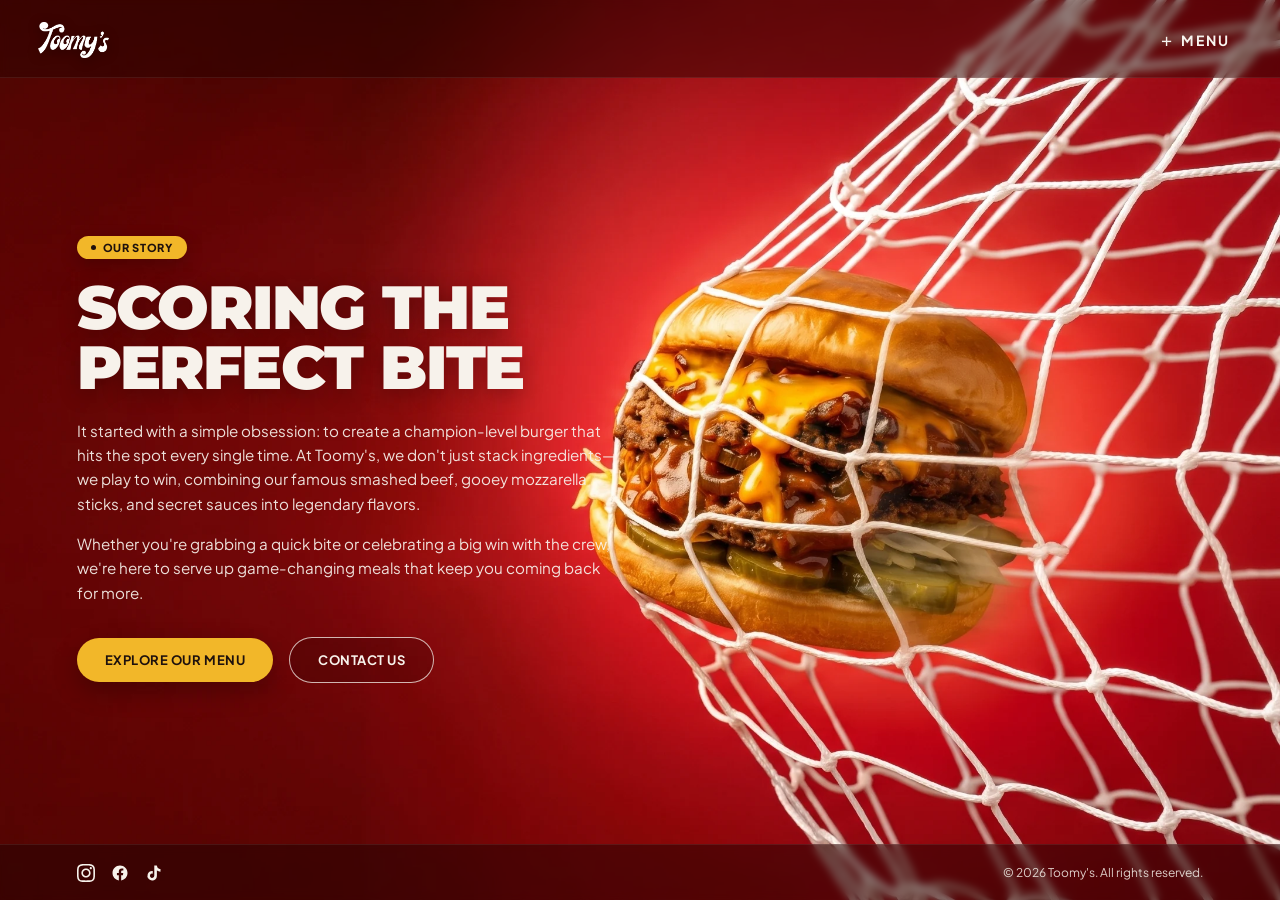
==== commit af8f9083: "refactor: overhaul complete frontend with dark theme design tokens and responsive navigation system" ====
--- a/about.html
+++ b/about.html
@@ -21,7 +21,7 @@
   <header class="site-header" id="siteHeader">
     <a href="index.html#home" class="brand-mini" aria-label="Toomy's Home">
       <img
-        src="assets/logo-small.png"
+        src="assets/logo-small.webp"
         alt="Toomy's"
         onerror="this.style.display='none'; this.nextElementSibling.style.display='inline-block';"
       />
@@ -53,7 +53,7 @@
 
         <a href="index.html#home" class="nav-center-logo" aria-label="Toomy's Home">
           <img
-            src="assets/logo-main.png"
+            src="assets/logo-main.webp"
             alt="Toomy's"
             onerror="this.style.display='none'; this.nextElementSibling.style.display='block';"
           />
--- a/css/style.css
+++ b/css/style.css
@@ -124,7 +124,7 @@
 }
 
 .brand-mini-fallback {
-  display: none; /* Shown automatically via onerror if logo-small.png is missing */
+  display: none; /* Shown automatically via onerror if logo-small.webp is missing */
   font-family: var(--font-display);
   font-size: 1.5rem;
   letter-spacing: -0.04em;
@@ -1541,7 +1541,7 @@
   min-height: 100vh;
   min-height: 100svh;
   background-color: #6b0906;
-  background-image: url("../assets/about-us.jpg");
+  background-image: url("../assets/about-us.webp");
   background-size: cover;
   background-position: right center;
   background-repeat: no-repeat;
@@ -1796,21 +1796,6 @@
   text-shadow: 0 2px 6px rgba(0, 0, 0, 0.35);
 }
 
-/* Protect "+ MENU" readability when the bright pizza crust spins underneath */
-.newsletter-page-body:not(.is-menu-open) .menu-toggle {
-  background-color: rgba(28, 7, 5, 0.46);
-  backdrop-filter: blur(8px);
-  -webkit-backdrop-filter: blur(8px);
-  border: 1px solid rgba(250, 245, 235, 0.18);
-  padding: 0.52rem 1rem;
-  box-shadow: 0 6px 18px rgba(0, 0, 0, 0.22);
-}
-
-.newsletter-page-body:not(.is-menu-open) .menu-toggle:hover {
-  background-color: rgba(28, 7, 5, 0.68);
-  border-color: rgba(250, 245, 235, 0.34);
-}
-
 .sr-only {
   position: absolute;
   width: 1px;
@@ -1830,42 +1815,50 @@
   min-height: 100vh;
   min-height: 100svh;
   background-color: #8e1710;
-  background-image: url("../assets/contact-us.jpg");
+  background-image: url("../assets/contact-us.webp");
   background-size: cover;
   background-position: center center;
   background-repeat: no-repeat;
   display: flex;
-  align-items: center;
+  flex-direction: column;
+  justify-content: space-between;
   overflow: hidden;
 }
 
-/* Subtle top edge gradient so header elements always have clean contrast */
-.newsletter-page::before {
-  content: "";
-  position: absolute;
+/* Top Protective Dark Crimson Bar (Identical to About Us Page) */
+.newsletter-top-tint {
+  position: fixed;
   top: 0;
   left: 0;
   right: 0;
-  height: 110px;
-  background: linear-gradient(180deg, rgba(24, 4, 3, 0.42) 0%, transparent 100%);
-  z-index: 3;
+  height: 78px;
+  background: rgba(42, 4, 2, 0.48);
+  backdrop-filter: blur(4px);
+  -webkit-backdrop-filter: blur(4px);
+  border-bottom: 1px solid rgba(247, 242, 235, 0.08);
+  z-index: 90; /* Sits directly behind .site-header (z-index: 100) */
   pointer-events: none;
+  transition: opacity 0.35s ease;
+}
+
+body.is-over-footer .newsletter-top-tint,
+body.is-menu-open .newsletter-top-tint {
+  opacity: 0;
 }
 
 .newsletter-stage {
   position: relative;
   z-index: 4;
   width: 100%;
-  min-height: 100vh;
-  min-height: 100svh;
-  display: flex;
-  align-items: center;
-}
-
-/* 2. Left Zone (~53% width): Tilted Ticket-Style Newsletter Card */
+  flex: 1;
+  display: flex;
+  align-items: stretch;
+}
+
+/* 2. Left Zone (~52% width): Tilted Ticket-Style Newsletter Card */
 .newsletter-left-zone {
-  width: 53%;
-  padding: 88px 1.5rem 40px 5vw;
+  width: 52%;
+  padding: 96px 1.5rem 36px 5vw;
   display: flex;
   align-items: center;
   justify-content: flex-start;
@@ -1874,7 +1867,7 @@
 .newsletter-ticket {
   position: relative;
   width: 100%;
-  max-width: 590px;
+  max-width: 595px;
   background-color: #faf5eb;
   background-image: radial-gradient(
     circle at 85% 15%,
@@ -1915,11 +1908,11 @@
     inset 0 0 0 1px rgba(36, 18, 14, 0.1);
 }
 
-/* Top-Left Circular Stamp Column */
+/* Enlarged Top-Left Circular Stamp Column */
 .ticket-stamp-col {
   position: absolute;
-  top: 28px;
-  left: 28px;
+  top: 24px;
+  left: 24px;
   display: flex;
   flex-direction: column;
   align-items: center;
@@ -1930,14 +1923,14 @@
 
 .ticket-stamp {
   position: relative;
-  width: 94px;
-  height: 94px;
+  width: 112px;
+  height: 112px;
   border-radius: 50%;
   background: radial-gradient(circle at 35% 30%, #ffd04d 0%, #f2b729 75%);
   box-shadow:
-    inset 0 0 0 3px #f2b729,
-    inset 0 0 0 4.5px rgba(255, 255, 255, 0.8),
-    0 8px 18px rgba(36, 18, 14, 0.14);
+    inset 0 0 0 3.5px #f2b729,
+    inset 0 0 0 5.5px rgba(255, 255, 255, 0.8),
+    0 8px 18px rgba(36, 18, 14, 0.15);
   transform: rotate(-8deg);
   display: flex;
   flex-direction: column;
@@ -1945,7 +1938,7 @@
   justify-content: center;
   text-align: center;
   font-family: "Montserrat", var(--font-body);
-  font-size: 12.5px;
+  font-size: 14.5px;
   font-weight: 800;
   line-height: 1.12;
   letter-spacing: 0.03em;
@@ -1976,9 +1969,9 @@
   transform: rotate(-2deg);
 }
 
-/* Upper Ticket Copy Area (Balanced 65% Proportion) */
+/* Upper Ticket Copy Area (Clears the Larger Stamp Cleanly) */
 .ticket-upper-copy {
-  padding: 34px 34px 30px 136px;
+  padding: 34px 34px 30px 152px;
   text-align: right;
   display: flex;
   flex-direction: column;
@@ -2009,7 +2002,7 @@
 
 .ticket-headline {
   font-family: "Montserrat", var(--font-body);
-  font-size: clamp(1.65rem, 2.35vw, 2.2rem);
+  font-size: clamp(1.65rem, 2.3vw, 2.15rem);
   font-weight: 900;
   line-height: 1.04;
   letter-spacing: -0.02em;
@@ -2034,7 +2027,7 @@
   border-bottom: 2px dotted rgba(36, 18, 14, 0.32);
 }
 
-/* Lower Ticket Stub (35% Proportion): Centered White Pill Form */
+/* Lower Ticket Stub: Centered White Pill Form */
 .ticket-lower-stub {
   padding: 24px 34px 24px;
   display: flex;
@@ -2144,22 +2137,20 @@
   color: #246b35;
 }
 
-/* 3. Right Zone: Tucked Tightly Between Card & Pizza Curve */
+/* 3. Right Zone (~48% width): Larger Order Callout Slightly Overlapping Pizza */
 .newsletter-right-zone {
-  width: 47%;
-  min-height: 100vh;
-  min-height: 100svh;
+  width: 48%;
   display: flex;
   align-items: flex-end;
   justify-content: flex-start;
-  padding-left: clamp(0.25rem, 1vw, 1.25rem);
+  padding-left: clamp(2.25rem, 4.8vw, 5.25rem);
 }
 
 .newsletter-callout {
   position: relative;
-  z-index: 5;
+  z-index: 6; /* Sits cleanly above .pizza-anchor (z-index: 2) where it overlaps */
   align-self: flex-end;
-  margin-bottom: 6vh;
+  margin-bottom: 5vh;
   display: flex;
   flex-direction: column;
   align-items: flex-start;
@@ -2167,41 +2158,44 @@
 
 .callout-eyebrow {
   font-family: "Montserrat", var(--font-body);
-  font-size: 17px;
+  font-size: clamp(20px, 1.55vw, 24px);
   font-weight: 900;
   letter-spacing: 0.04em;
   line-height: 1.1;
   color: #f2b729;
   text-transform: uppercase;
-  margin-bottom: 4px;
+  text-shadow: 0 3px 12px rgba(18, 3, 2, 0.7);
+  margin-bottom: 5px;
 }
 
 .callout-headline {
   font-family: "Montserrat", var(--font-body);
-  font-size: 21px;
+  font-size: clamp(24px, 2vw, 31px);
   font-weight: 900;
-  line-height: 1.12;
+  line-height: 1.1;
   letter-spacing: -0.01em;
   color: #faf5eb;
   text-transform: uppercase;
-  text-shadow: 0 4px 16px rgba(0, 0, 0, 0.38);
+  text-shadow:
+    0 4px 18px rgba(18, 3, 2, 0.78),
+    0 1px 4px rgba(0, 0, 0, 0.65);
 }
 
 .callout-cta-btn {
-  margin-top: 14px;
+  margin-top: 16px;
   background-color: #faf5eb;
   color: #24120e;
   font-family: "Montserrat", var(--font-body);
-  font-size: 11.5px;
+  font-size: 13px;
   font-weight: 800;
   letter-spacing: 0.04em;
   text-transform: uppercase;
-  padding: 11px 20px;
+  padding: 13px 24px;
   border-radius: 9999px;
   display: inline-flex;
   align-items: center;
   gap: 8px;
-  box-shadow: 0 10px 24px rgba(0, 0, 0, 0.3);
+  box-shadow: 0 12px 28px rgba(18, 3, 2, 0.42);
   transition:
     transform 0.25s var(--ease-out-expo),
     background-color 0.25s ease,
@@ -2211,14 +2205,57 @@
 .callout-cta-btn:hover {
   background-color: #f2b729;
   transform: translateY(-2px);
-  box-shadow: 0 14px 28px rgba(0, 0, 0, 0.36);
-}
-
-/* Two-Layer Slow-Spinning Pizza Anchor (~70% Visible, 30% Cropped at Right Edge) */
+  box-shadow: 0 16px 32px rgba(18, 3, 2, 0.48);
+}
+
+/* Bottom Protective Utility Bar (Matches About Us Page) */
+.newsletter-bottom-utility {
+  position: relative;
+  z-index: 6; /* Sits above .pizza-anchor so bottom-right copyright stays crisp */
+  width: 100%;
+  min-height: 56px;
+  background: rgba(32, 3, 2, 0.52);
+  backdrop-filter: blur(4px);
+  -webkit-backdrop-filter: blur(4px);
+  border-top: 1px solid rgba(247, 242, 235, 0.08);
+  display: flex;
+  justify-content: space-between;
+  align-items: center;
+  padding: 0 6vw;
+  gap: 1rem;
+}
+
+.newsletter-utility-socials {
+  display: inline-flex;
+  align-items: center;
+  gap: 16px;
+}
+
+.newsletter-utility-social-link {
+  display: inline-flex;
+  align-items: center;
+  justify-content: center;
+  color: #f7f2eb;
+  transition: transform 0.25s var(--ease-out-expo), color 0.25s ease;
+}
+
+.newsletter-utility-social-link:hover {
+  color: #f2b729;
+  transform: scale(1.12);
+}
+
+.newsletter-utility-copyright {
+  font-family: var(--font-body);
+  font-size: 12px;
+  font-weight: 400;
+  color: rgba(247, 242, 235, 0.85);
+}
+
+/* Two-Layer Slow-Spinning Pizza Anchor (~72% Visible at Right Edge) */
 .pizza-anchor {
   position: absolute;
   right: 0;
-  top: 52%;
+  top: 50%;
   transform: translate(28%, -50%);
   width: clamp(560px, 54vw, 820px);
   aspect-ratio: 1 / 1;
@@ -2226,7 +2263,6 @@
   z-index: 2;
 }
 
-/* Warm golden-crimson rim glow behind the pizza board */
 .pizza-anchor::before {
   content: "";
   position: absolute;
@@ -2266,14 +2302,13 @@
   .newsletter-stage {
     flex-direction: column;
     justify-content: center;
-    padding: 104px 5vw 48px;
+    padding: 104px 5vw 40px;
     gap: 2.5rem;
   }
 
   .newsletter-left-zone,
   .newsletter-right-zone {
     width: 100%;
-    min-height: auto;
     padding: 0;
   }
 
@@ -2287,7 +2322,7 @@
 
   .pizza-anchor {
     top: auto;
-    bottom: -140px;
+    bottom: -100px;
     transform: translate(45%, 0);
     width: clamp(380px, 58vw, 540px);
   }
@@ -2310,9 +2345,9 @@
   }
 
   .ticket-stamp {
-    width: 78px;
-    height: 78px;
-    font-size: 11px;
+    width: 84px;
+    height: 84px;
+    font-size: 11.5px;
   }
 
   .ticket-upper-copy {
@@ -2332,8 +2367,15 @@
     font-size: 12px;
   }
 
+  .newsletter-bottom-utility {
+    flex-direction: column;
+    justify-content: center;
+    padding: 12px 6vw;
+    gap: 8px;
+  }
+
   .pizza-anchor {
     opacity: 0.35;
-    bottom: -180px;
+    bottom: -160px;
   }
 }
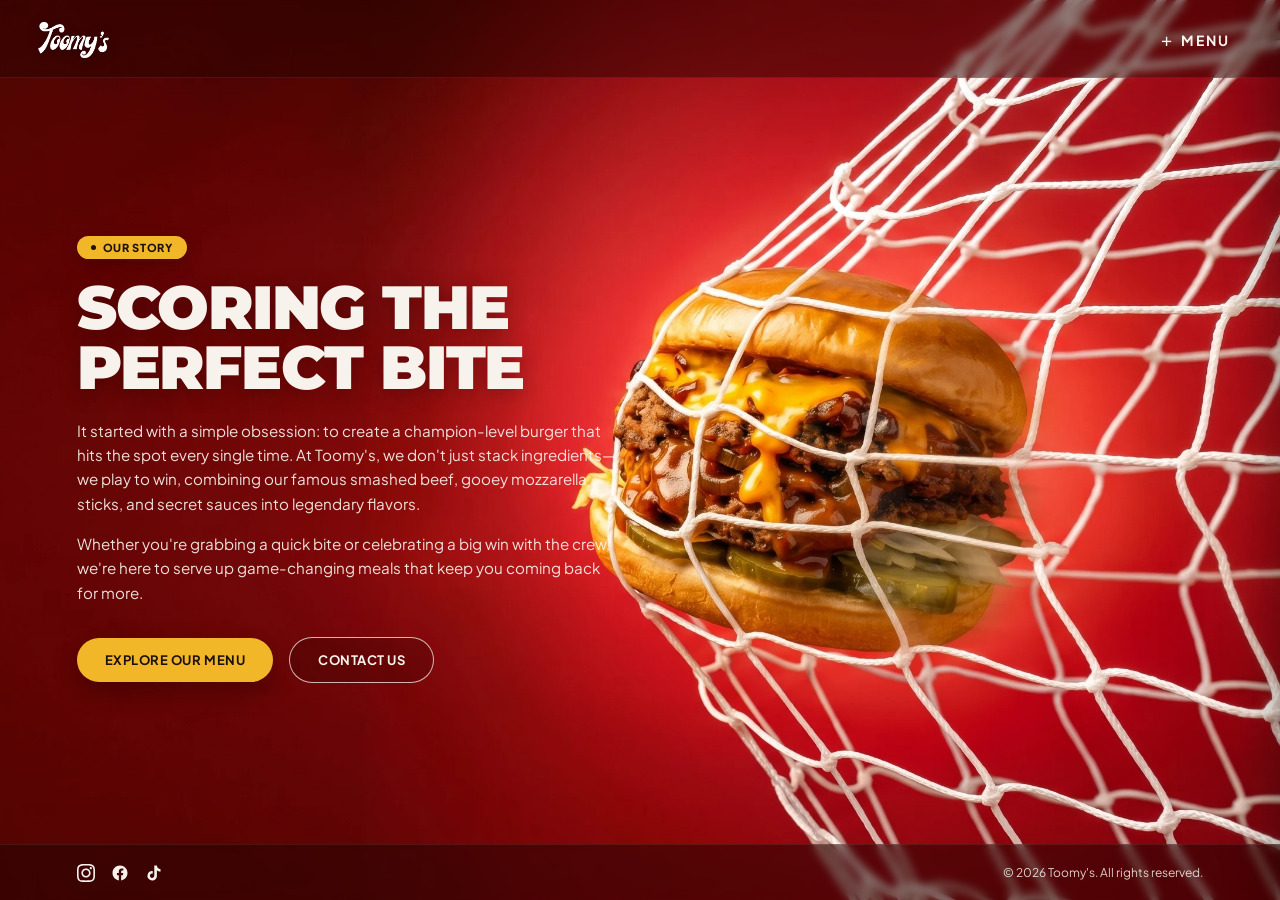
==== commit 86462cfd: "Toomy's Update 02" ====
--- a/about.html
+++ b/about.html
@@ -161,7 +161,7 @@
       </div>
 
       <div class="about-cta-row">
-        <a href="index.html#menu" class="about-btn-primary">
+        <a href="menu.html" class="about-btn-primary">
           EXPLORE OUR MENU
         </a>
         <a href="./newsletter.html" class="about-btn-secondary">
--- a/css/style.css
+++ b/css/style.css
@@ -92,8 +92,16 @@
 }
 
 .brand-mini,
+.header-actions,
+.cart-toggle,
 .menu-toggle {
   pointer-events: auto;
+}
+
+.header-actions {
+  display: inline-flex;
+  align-items: center;
+  gap: 0.65rem;
 }
 
 .brand-mini {
@@ -112,7 +120,8 @@
 
 /* Smooth fade-out when the fixed header overlaps the red footer or open drawer */
 body.is-over-footer .brand-mini,
-body.is-menu-open .brand-mini {
+body.is-menu-open .brand-mini,
+body.is-menu-open .cart-toggle {
   opacity: 0;
   pointer-events: none;
 }
@@ -1021,12 +1030,15 @@
 
 .star-title {
   color: #f8f5f0;
-  font-size: clamp(20px, 1.45vw, 24px);
+  font-size: clamp(16px, 1.18vw, 20px);
   font-weight: 400;
   line-height: 1.2;
   text-align: center;
   letter-spacing: -0.015em;
-  white-space: nowrap; /* Keeps all 6 product titles on a single crisp line */
+  max-width: 100%;
+  white-space: nowrap;
+  overflow: hidden;
+  text-overflow: ellipsis;
 }
 
 .star-desc {
@@ -1075,33 +1087,156 @@
   letter-spacing: -0.01em;
 }
 
+/* =========================================
+   CARD CTA PILL: "+ ADD" -> "Added ✓" -> "- 1 +" STEPPER
+   ========================================= */
 .star-add-btn {
+  position: relative;
+  min-width: 112px;
+  height: 38px;
+  padding: 0 16px;
+  border: none;
+  border-radius: 999px;
   background-color: #f8f5f0;
   color: #1c1613;
-  border: none;
-  border-radius: 999px;
-  padding: 9px 20px;
-  font-family: "Talina";
+  font-family: "Talina", var(--font-body);
   font-size: 13.5px;
   font-weight: 400;
+  display: inline-flex;
+  align-items: center;
+  justify-content: center;
   cursor: pointer;
+  user-select: none;
   box-shadow: 0 6px 14px rgba(0, 0, 0, 0.16);
   transition:
-    background-color 0.25s ease,
-    color 0.25s ease,
+    background-color 0.28s ease,
+    color 0.28s ease,
+    min-width 0.28s cubic-bezier(0.16, 1, 0.3, 1),
+    padding 0.28s cubic-bezier(0.16, 1, 0.3, 1),
     transform 0.25s var(--ease-out-expo),
     box-shadow 0.25s ease;
 }
 
-.star-add-btn:hover {
-  background-color: #ffb703; /* Golden amber hover pop */
+/* Hover only applies in the default "+ ADD" state (zero JS mouseleave conflicts) */
+.star-add-btn:not(.is-added):not(.is-in-cart):hover {
+  background-color: #ffb703;
   color: #1c1613;
   transform: translateY(-2px);
   box-shadow: 0 10px 20px rgba(0, 0, 0, 0.24);
 }
 
-.star-add-btn:active {
+.star-add-btn:not(.is-added):not(.is-in-cart):active {
   transform: translateY(0);
+}
+
+/* State 2: Brief Emerald Confirmation ("Added ✓") */
+.star-add-btn.is-added {
+  background-color: #246b35;
+  color: #ffffff;
+  box-shadow: 0 8px 18px rgba(36, 107, 53, 0.34);
+}
+
+/* State 3: Active Cart Stepper Pill ("- 1 +") */
+.star-add-btn.is-in-cart:not(.is-added) {
+  min-width: 118px;
+  padding: 0 6px;
+  background-color: #231b16;
+  color: #f8f5f0;
+  border: 1px solid rgba(255, 255, 255, 0.16);
+  cursor: default;
+  box-shadow: 0 8px 18px rgba(0, 0, 0, 0.24);
+}
+
+/* Persistent Dual-Layer Views (Prevents Any Empty Frame on Click) */
+.star-btn-view {
+  display: inline-flex;
+  align-items: center;
+  justify-content: center;
+  gap: 5px;
+  white-space: nowrap;
+  transition:
+    opacity 0.2s ease,
+    transform 0.24s cubic-bezier(0.16, 1, 0.3, 1);
+}
+
+.star-btn-view-added,
+.star-btn-view-stepper {
+  position: absolute;
+  inset: 0;
+  opacity: 0;
+  transform: scale(0.88);
+  pointer-events: none;
+}
+
+/* Active View Visibility Rules */
+.star-add-btn.is-added .star-btn-view-default,
+.star-add-btn.is-in-cart .star-btn-view-default {
+  opacity: 0;
+  transform: scale(0.88);
+  pointer-events: none;
+}
+
+.star-add-btn.is-added .star-btn-view-added {
+  opacity: 1;
+  transform: scale(1);
+  pointer-events: auto;
+}
+
+.star-add-btn.is-in-cart:not(.is-added) .star-btn-view-stepper {
+  opacity: 1;
+  transform: scale(1);
+  pointer-events: auto;
+}
+
+/* Stepper Controls Inside the Card Pill */
+.star-btn-view-stepper {
+  justify-content: space-between;
+  padding: 0 5px;
+  width: 100%;
+}
+
+.card-step-btn {
+  width: 26px;
+  height: 26px;
+  border-radius: 50%;
+  background-color: rgba(248, 245, 240, 0.14);
+  color: #f8f5f0;
+  font-family: var(--font-body);
+  font-size: 15px;
+  font-weight: 800;
+  line-height: 1;
+  display: inline-flex;
+  align-items: center;
+  justify-content: center;
+  cursor: pointer;
+  transition:
+    background-color 0.2s ease,
+    color 0.2s ease,
+    transform 0.18s var(--ease-out-expo);
+}
+
+.card-step-btn:hover {
+  background-color: #ffb703;
+  color: #1c1613;
+}
+
+.card-step-btn:active {
+  transform: scale(0.88);
+}
+
+.card-step-qty {
+  min-width: 22px;
+  text-align: center;
+  font-family: var(--font-body);
+  font-size: 13.5px;
+  font-weight: 800;
+  font-variant-numeric: tabular-nums;
+  color: #ffb703;
+  display: inline-block;
+}
+
+.card-step-qty.is-popped {
+  animation: qtyNumPop 0.24s var(--ease-out-expo);
 }
 
 /* --- Responsive Breakpoints --- */
@@ -1149,7 +1284,7 @@
   overflow: hidden;
   user-select: none;
   border-top: 1px solid rgba(28, 22, 19, 0.08);
-  border-bottom: 1px solid rgba(28, 22, 19, 0.12);
+  /* border-bottom: 1px solid rgba(28, 22, 19, 0.12); */
   z-index: 4;
 }
 
@@ -1200,6 +1335,23 @@
   .promo-ticker-track {
     animation-duration: 55s;
   }
+}
+
+/* =========================================
+   9C. CLASSIC CHECKERED PLAID SECTION DIVIDER
+   ========================================= */
+.checkered-divider {
+  width: 100%;
+  height: 24px; /* Exact 2-row height (two 12px square rows) */
+  background-color: #faf5eb;
+  background-image: repeating-conic-gradient(
+    #9e2a22 0% 25%,
+    transparent 0% 50%
+  );
+  background-size: 24px 24px;
+  background-position: 0 0;
+  position: relative;
+  z-index: 4;
 }
 
 /* =========================================
@@ -2378,4 +2530,1450 @@
     opacity: 0.35;
     bottom: -160px;
   }
+}
+
+/* =========================================
+   13. NAV CART PILL & SLIDE-OUT ORDER DRAWER
+   ========================================= */
+.cart-toggle {
+  position: relative;
+  background-color: #d8232a;
+  color: #ffffff;
+  border: none;
+  border-radius: 9999px;
+  padding: 0.42rem 0.46rem 0.42rem 1.05rem;
+  font-family: var(--font-body);
+  font-size: 0.82rem;
+  font-weight: 800;
+  letter-spacing: 0.08em;
+  text-transform: uppercase;
+  display: inline-flex;
+  align-items: center;
+  gap: 0.6rem;
+  cursor: pointer;
+  box-shadow: 0 6px 18px rgba(0, 0, 0, 0.24);
+  transition:
+    transform 0.28s var(--ease-out-expo),
+    background-color 0.25s ease,
+    box-shadow 0.28s ease,
+    opacity 0.25s ease;
+}
+
+.cart-toggle:hover {
+  background-color: #e62e35;
+  transform: translateY(-1px);
+  box-shadow: 0 10px 22px rgba(216, 35, 42, 0.36);
+}
+
+.cart-toggle:active {
+  transform: translateY(0);
+}
+
+.cart-toggle.is-pulsing {
+  animation: cartPillPulse 0.55s cubic-bezier(0.16, 1, 0.3, 1);
+}
+
+@keyframes cartPillPulse {
+  0% {
+    transform: scale(1);
+    box-shadow: 0 0 0 0 rgba(255, 183, 3, 0.75);
+  }
+  45% {
+    transform: scale(1.07);
+    box-shadow: 0 0 0 10px rgba(255, 183, 3, 0);
+  }
+  100% {
+    transform: scale(1);
+    box-shadow: 0 6px 18px rgba(0, 0, 0, 0.24);
+  }
+}
+
+/* White circle by default (when cart is empty); turns golden amber only while items exist */
+.cart-toggle-badge {
+  width: 24px;
+  height: 24px;
+  border-radius: 50%;
+  background-color: #ffffff;
+  color: #1c1613;
+  font-family: var(--font-body);
+  font-size: 0.78rem;
+  font-weight: 800;
+  letter-spacing: 0;
+  line-height: 1;
+  display: inline-flex;
+  align-items: center;
+  justify-content: center;
+  transition:
+    transform 0.28s var(--ease-out-expo),
+    background-color 0.25s ease;
+}
+
+.cart-toggle-badge.has-items {
+  background-color: #ffb703;
+}
+
+.cart-toggle-badge.is-bumped {
+  transform: scale(1.28);
+}
+
+/* Backdrop Scrim */
+.cart-backdrop {
+  position: fixed;
+  inset: 0;
+  background-color: rgba(13, 11, 10, 0.54);
+  backdrop-filter: blur(3px);
+  -webkit-backdrop-filter: blur(3px);
+  z-index: 140;
+  opacity: 0;
+  visibility: hidden;
+  pointer-events: none;
+  transition:
+    opacity 0.38s cubic-bezier(0.16, 1, 0.3, 1),
+    visibility 0.38s ease;
+}
+
+.cart-backdrop.is-open {
+  opacity: 1;
+  visibility: visible;
+  pointer-events: auto;
+}
+
+/* Warm Cream Slide-Out Cart Drawer */
+.cart-drawer {
+  position: fixed;
+  top: 0;
+  right: 0;
+  bottom: 0;
+  width: min(430px, 94vw);
+  background-color: #faf0e2;
+  color: #1c1613;
+  font-family: var(--font-body);
+  border-radius: 26px 0 0 26px;
+  box-shadow: -18px 0 48px rgba(13, 11, 10, 0.34);
+  z-index: 150;
+  display: flex;
+  flex-direction: column;
+  padding: 24px 26px 26px;
+  transform: translate3d(102%, 0, 0);
+  transition: transform 0.48s cubic-bezier(0.16, 1, 0.3, 1);
+  will-change: transform;
+}
+
+.cart-drawer.is-open {
+  transform: translate3d(0, 0, 0);
+}
+
+/* Drawer Header */
+.cart-drawer-header {
+  display: flex;
+  align-items: center;
+  justify-content: space-between;
+  padding-bottom: 16px;
+  border-bottom: 1px solid rgba(28, 22, 19, 0.09);
+  flex-shrink: 0;
+}
+
+.cart-drawer-title {
+  font-family: var(--font-body);
+  font-size: 1.45rem;
+  font-weight: 800;
+  letter-spacing: -0.02em;
+  color: #1c1613;
+}
+
+.cart-close-btn {
+  width: 38px;
+  height: 38px;
+  border-radius: 50%;
+  border: none;
+  background-color: #efe3d0;
+  color: #1c1613;
+  font-size: 14px;
+  font-weight: 700;
+  display: inline-flex;
+  align-items: center;
+  justify-content: center;
+  cursor: pointer;
+  transition:
+    background-color 0.22s ease,
+    color 0.22s ease,
+    transform 0.3s var(--ease-out-expo);
+}
+
+.cart-close-btn:hover {
+  background-color: #1c1613;
+  color: #faf0e2;
+  transform: rotate(90deg);
+}
+
+/* Scrollable Drawer Body */
+.cart-drawer-body {
+  flex: 1;
+  overflow-y: auto;
+  overflow-x: hidden;
+  display: flex;
+  flex-direction: column;
+  padding: 4px 4px 4px 0;
+  scrollbar-width: thin;
+  scrollbar-color: rgba(28, 22, 19, 0.2) transparent;
+}
+
+.cart-drawer-body::-webkit-scrollbar {
+  width: 4px;
+}
+
+.cart-drawer-body::-webkit-scrollbar-thumb {
+  background-color: rgba(28, 22, 19, 0.2);
+  border-radius: 999px;
+}
+
+/* Empty Cart State — Pure Stationary Fade-In (Zero Movement) */
+.cart-empty-state {
+  flex: 1;
+  display: flex;
+  flex-direction: column;
+  align-items: center;
+  justify-content: center;
+  text-align: center;
+  padding: 2rem 1rem;
+  animation: cartPureFadeIn 0.42s ease both;
+}
+
+@keyframes cartPureFadeIn {
+  from {
+    opacity: 0;
+  }
+  to {
+    opacity: 1;
+  }
+}
+
+.cart-empty-logo {
+  width: clamp(145px, 44%, 185px);
+  height: auto;
+  object-fit: contain;
+  filter: grayscale(100%) brightness(0.62) opacity(0.32);
+  margin-bottom: 18px;
+  user-select: none;
+  pointer-events: none;
+}
+
+.cart-success-badge {
+  width: 68px;
+  height: 68px;
+  border-radius: 50%;
+  background-color: #246b35;
+  color: #faf0e2;
+  font-size: 30px;
+  font-weight: 800;
+  display: inline-flex;
+  align-items: center;
+  justify-content: center;
+  margin-bottom: 16px;
+  box-shadow:
+    0 12px 26px rgba(36, 107, 53, 0.28),
+    0 0 0 8px rgba(36, 107, 53, 0.1);
+  animation: successBadgePop 0.5s var(--ease-out-expo) both;
+}
+
+@keyframes successBadgePop {
+  0% {
+    opacity: 0;
+    transform: scale(0.5);
+  }
+  70% {
+    opacity: 1;
+    transform: scale(1.08);
+  }
+  100% {
+    opacity: 1;
+    transform: scale(1);
+  }
+}
+
+.cart-order-ref {
+  display: inline-block;
+  margin-top: 10px;
+  padding: 4px 12px;
+  border-radius: 999px;
+  background-color: #efe3d0;
+  color: #1c1613;
+  font-size: 11.5px;
+  font-weight: 800;
+  letter-spacing: 0.06em;
+  text-transform: uppercase;
+}
+
+.cart-empty-heading {
+  font-family: var(--font-body);
+  font-size: 20px;
+  font-weight: 800;
+  line-height: 1.25;
+  letter-spacing: -0.01em;
+  color: #1c1613;
+}
+
+.cart-empty-subtext {
+  font-family: var(--font-body);
+  font-size: 13.5px;
+  font-weight: 500;
+  line-height: 1.48;
+  color: rgba(28, 22, 19, 0.6);
+  margin-top: 6px;
+  max-width: 265px;
+}
+
+.cart-empty-cta {
+  margin-top: 22px;
+  background-color: #d8232a;
+  color: #ffffff;
+  border: none;
+  border-radius: 9999px;
+  padding: 10px 11px 10px 22px;
+  font-family: var(--font-body);
+  font-size: 13px;
+  font-weight: 800;
+  letter-spacing: 0.04em;
+  text-transform: uppercase;
+  display: inline-flex;
+  align-items: center;
+  gap: 10px;
+  cursor: pointer;
+  box-shadow: 0 10px 24px rgba(216, 35, 42, 0.28);
+  transition:
+    transform 0.25s var(--ease-out-expo),
+    background-color 0.25s ease,
+    box-shadow 0.25s ease;
+}
+
+.cart-empty-cta:hover {
+  background-color: #e62e35;
+  transform: translateY(-2px);
+  box-shadow: 0 14px 28px rgba(216, 35, 42, 0.36);
+}
+
+.cart-cta-arrow {
+  width: 24px;
+  height: 24px;
+  border-radius: 50%;
+  background-color: #faf0e2;
+  color: #d8232a;
+  font-size: 13px;
+  font-weight: 900;
+  line-height: 1;
+  display: inline-flex;
+  align-items: center;
+  justify-content: center;
+  transition: transform 0.25s var(--ease-out-expo);
+}
+
+.cart-empty-cta:hover .cart-cta-arrow {
+  transform: translateX(2px);
+}
+
+/* Populated Cart List + Staggered Entrance & Mirror-Reverse Exit */
+.cart-items-list {
+  list-style: none;
+  display: flex;
+  flex-direction: column;
+}
+
+.cart-item {
+  display: grid;
+  grid-template-rows: 1fr;
+  transition: grid-template-rows 0.28s cubic-bezier(0.22, 1, 0.36, 1) 0.12s;
+}
+
+/* Staggered slide-in from right to left when opening the cart */
+@keyframes cartItemSlideIn {
+  0% {
+    opacity: 0;
+    transform: translate3d(42px, 0, 0);
+  }
+  100% {
+    opacity: 1;
+    transform: translate3d(0, 0, 0);
+  }
+}
+
+.cart-drawer.is-open.is-animating-items .cart-item {
+  animation: cartItemSlideIn 0.44s cubic-bezier(0.16, 1, 0.3, 1) both;
+  animation-delay: calc(0.12s + (var(--item-index, 0) * 65ms));
+}
+
+.cart-item-inner {
+  min-height: 0;
+  overflow: hidden;
+  display: flex;
+  align-items: center;
+  justify-content: space-between;
+  gap: 13px;
+  padding: 15px 0;
+  border-bottom: 1px solid rgba(28, 22, 19, 0.08);
+  opacity: 1;
+  transform: translate3d(0, 0, 0);
+  will-change: transform, opacity;
+  transition:
+    transform 0.28s cubic-bezier(0.22, 1, 0.36, 1),
+    opacity 0.24s ease,
+    padding 0.28s cubic-bezier(0.22, 1, 0.36, 1) 0.12s,
+    border-color 0.22s ease 0.1s;
+}
+
+/* Exact reverse of entrance: slides smoothly to the right while fading out, then collapses height */
+.cart-item.is-removing {
+  grid-template-rows: 0fr;
+  pointer-events: none;
+}
+
+.cart-item.is-removing .cart-item-inner {
+  transform: translate3d(46px, 0, 0);
+  opacity: 0;
+  padding-top: 0;
+  padding-bottom: 0;
+  border-bottom-color: transparent;
+}
+
+.cart-item-thumb {
+  width: 64px;
+  height: 64px;
+  border-radius: 14px;
+  background-color: #efe3d0;
+  padding: 6px;
+  display: flex;
+  align-items: center;
+  justify-content: center;
+  flex-shrink: 0;
+}
+
+.cart-item-thumb img {
+  width: 100%;
+  height: 100%;
+  object-fit: contain;
+}
+
+.cart-item-info {
+  flex: 1;
+  min-width: 0;
+}
+
+.cart-item-title {
+  font-size: 15px;
+  font-weight: 800;
+  line-height: 1.25;
+  color: #1c1613;
+}
+
+.cart-item-sub {
+  font-size: 12px;
+  font-weight: 500;
+  color: rgba(28, 22, 19, 0.56);
+  margin-top: 2px;
+}
+
+.cart-item-controls {
+  display: flex;
+  align-items: center;
+  gap: 12px;
+  margin-top: 8px;
+}
+
+.cart-qty-stepper {
+  display: inline-flex;
+  align-items: center;
+  gap: 10px;
+}
+
+.cart-qty-btn {
+  width: 26px;
+  height: 26px;
+  border-radius: 50%;
+  border: none;
+  background-color: #efe3d0;
+  color: #1c1613;
+  font-size: 15px;
+  font-weight: 700;
+  line-height: 1;
+  display: inline-flex;
+  align-items: center;
+  justify-content: center;
+  cursor: pointer;
+  transition:
+    background-color 0.2s ease,
+    color 0.2s ease,
+    transform 0.18s var(--ease-out-expo);
+}
+
+.cart-qty-btn:hover {
+  background-color: #1c1613;
+  color: #faf0e2;
+}
+
+.cart-qty-btn:active {
+  transform: scale(0.9);
+}
+
+.cart-qty-val {
+  min-width: 18px;
+  text-align: center;
+  font-size: 14px;
+  font-weight: 800;
+  font-variant-numeric: tabular-nums;
+  color: #1c1613;
+  display: inline-block;
+}
+
+.cart-qty-val.is-popped {
+  animation: qtyNumPop 0.24s var(--ease-out-expo);
+}
+
+@keyframes qtyNumPop {
+  0% {
+    transform: scale(1);
+  }
+  50% {
+    transform: scale(1.32);
+    color: #d8232a;
+  }
+  100% {
+    transform: scale(1);
+  }
+}
+
+.cart-remove-btn {
+  background: none;
+  border: none;
+  padding: 0;
+  font-family: var(--font-body);
+  font-size: 12px;
+  font-weight: 600;
+  color: rgba(28, 22, 19, 0.52);
+  cursor: pointer;
+  transition: color 0.2s ease;
+}
+
+.cart-remove-btn:hover {
+  color: #d8232a;
+}
+
+.cart-item-price {
+  font-size: 15px;
+  font-weight: 800;
+  font-variant-numeric: tabular-nums;
+  color: #1c1613;
+  white-space: nowrap;
+  flex-shrink: 0;
+}
+
+/* Cart Footer (Pure Opacity Fade When Last Item Is Removed) */
+.cart-drawer-footer {
+  padding-top: 14px;
+  border-top: 1px solid rgba(28, 22, 19, 0.1);
+  flex-shrink: 0;
+  opacity: 1;
+  transition: opacity 0.24s ease;
+}
+
+.cart-drawer-footer.is-hiding {
+  opacity: 0;
+  pointer-events: none;
+}
+
+.cart-summary-rows {
+  display: flex;
+  flex-direction: column;
+  gap: 6px;
+}
+
+.cart-summary-line {
+  display: flex;
+  align-items: center;
+  justify-content: space-between;
+  font-size: 13.5px;
+  font-weight: 600;
+  color: rgba(28, 22, 19, 0.65);
+  font-variant-numeric: tabular-nums;
+}
+
+.cart-total-row {
+  display: flex;
+  align-items: baseline;
+  justify-content: space-between;
+  margin-top: 8px;
+  padding-top: 10px;
+  border-top: 1px dashed rgba(28, 22, 19, 0.18);
+}
+
+.cart-total-label {
+  font-size: 17px;
+  font-weight: 800;
+  color: #1c1613;
+}
+
+.cart-total-value {
+  font-size: 21px;
+  font-weight: 900;
+  letter-spacing: -0.02em;
+  font-variant-numeric: tabular-nums;
+  color: #1c1613;
+  display: inline-block;
+}
+
+.cart-total-value.is-popped {
+  animation: qtyNumPop 0.26s var(--ease-out-expo);
+}
+
+.cart-checkout-btn {
+  width: 100%;
+  height: 50px;
+  margin-top: 14px;
+  background-color: #d8232a;
+  color: #ffffff;
+  border: none;
+  border-radius: 9999px;
+  font-family: var(--font-body);
+  font-size: 14.5px;
+  font-weight: 800;
+  letter-spacing: 0.05em;
+  text-transform: uppercase;
+  cursor: pointer;
+  box-shadow: 0 10px 24px rgba(216, 35, 42, 0.28);
+  transition:
+    background-color 0.25s ease,
+    transform 0.25s var(--ease-out-expo),
+    box-shadow 0.25s ease;
+}
+
+.cart-checkout-btn:hover {
+  background-color: #e62e35;
+  transform: translateY(-2px);
+  box-shadow: 0 14px 28px rgba(216, 35, 42, 0.36);
+}
+
+/* =========================================
+   14. FULL MENU PAGE (menu.html)
+   ========================================= */
+.menu-page-body {
+  background-color: #f5efe6;
+  color: #1e1815;
+  font-family: "Plus Jakarta Sans", var(--font-body);
+}
+
+/* Scroll-linked header auto-hide on menu.html */
+.menu-page-body .site-header {
+  transform: translate3d(0, 0, 0);
+  transition:
+    transform 0.34s cubic-bezier(0.22, 1, 0.36, 1),
+    background-color 0.28s ease;
+}
+
+.menu-page-body:not(.is-menu-open) .site-header.is-header-hidden {
+  transform: translate3d(0, -100%, 0);
+}
+
+/* Keep "+ MENU" crisp dark ink against the #F5EFE6 warm cream canvas */
+.menu-page-body:not(.is-menu-open):not(.is-over-footer) .menu-toggle {
+  color: #1e1815;
+}
+
+.menu-page-body:not(.is-menu-open):not(.is-over-footer) .menu-toggle:hover {
+  background-color: rgba(30, 24, 21, 0.07);
+}
+
+.menu-page-body.is-over-footer:not(.is-menu-open) .menu-toggle {
+  color: #f8f5f0;
+  background-color: transparent;
+  border-color: transparent;
+  box-shadow: none;
+}
+
+.menu-page-main {
+  width: 100%;
+  background-color: #f5efe6;
+  padding: clamp(98px, 12vh, 128px) clamp(1.25rem, 4vw, 3rem) clamp(56px, 8vh, 88px);
+}
+
+.menu-shell {
+  width: 100%;
+  max-width: 1320px;
+  margin: 0 auto;
+}
+
+/* --- 2. Hero Header Section (Left-Aligned LTR + Right Hero Visual) --- */
+.menu-hero {
+  display: flex;
+  align-items: center;
+  justify-content: space-between;
+  gap: 2rem;
+  margin-bottom: clamp(22px, 3vh, 34px);
+}
+
+.menu-hero-copy {
+  max-width: 620px;
+  text-align: left;
+}
+
+.menu-hero-eyebrow {
+  display: inline-flex;
+  align-items: center;
+  gap: 8px;
+  font-family: "Plus Jakarta Sans", var(--font-body);
+  font-size: 13.5px;
+  font-weight: 800;
+  letter-spacing: 0.08em;
+  text-transform: uppercase;
+  color: #e3262e;
+  margin-bottom: 10px;
+}
+
+.menu-eyebrow-dot {
+  width: 6px;
+  height: 6px;
+  border-radius: 50%;
+  background-color: #e3262e;
+  flex-shrink: 0;
+}
+
+.menu-hero-title {
+  font-family: "Fredoka", "Plus Jakarta Sans", sans-serif;
+  font-size: clamp(3.6rem, 7.2vw, 6.6rem); /* ~88px–106px on desktop */
+  font-weight: 700;
+  line-height: 0.95;
+  letter-spacing: -0.03em;
+  color: #e3262e;
+  text-transform: uppercase;
+}
+
+.menu-hero-subcopy {
+  font-family: "Plus Jakarta Sans", var(--font-body);
+  font-size: clamp(15px, 1.05vw, 16px);
+  font-weight: 500;
+  line-height: 1.55;
+  color: #3a322d;
+  max-width: 420px;
+  margin-top: 14px;
+}
+
+.menu-hero-visual {
+  position: relative;
+  width: clamp(240px, 28vw, 370px);
+  height: clamp(180px, 21vw, 270px);
+  display: flex;
+  align-items: center;
+  justify-content: center;
+  flex-shrink: 0;
+  pointer-events: none;
+}
+
+.menu-hero-glow {
+  position: absolute;
+  inset: 10%;
+  border-radius: 50%;
+  background: radial-gradient(
+    circle,
+    rgba(245, 183, 39, 0.34) 0%,
+    rgba(227, 38, 46, 0.14) 55%,
+    transparent 75%
+  );
+  filter: blur(18px);
+}
+
+.menu-hero-img {
+  position: relative;
+  width: 100%;
+  height: 100%;
+  object-fit: contain;
+  transform: rotate(-4deg);
+  filter: drop-shadow(0 20px 32px rgba(30, 24, 21, 0.22));
+}
+
+/* --- 3. Category Filter Bar (Sticky Floating Pill) --- */
+.menu-filter-sticky-wrap {
+  position: sticky;
+  top: 88px; /* Drops to 16px smoothly when header hides on downward scroll */
+  z-index: 30;
+  display: flex;
+  justify-content: flex-start;
+  margin-bottom: clamp(26px, 3.6vh, 38px);
+  transition: top 0.34s cubic-bezier(0.22, 1, 0.36, 1);
+}
+
+.menu-filter-sticky-wrap.is-top-pinned {
+  top: 16px;
+}
+
+.menu-filter-bar {
+  position: relative;
+  display: inline-flex;
+  align-items: center;
+  gap: 4px;
+  padding: 6px;
+  background-color: #ffffff;
+  border-radius: 9999px;
+  border: 1px solid rgba(30, 24, 21, 0.06);
+  box-shadow: 0 8px 24px rgba(30, 24, 21, 0.08);
+  max-width: 100%;
+  overflow-x: auto;
+  scrollbar-width: none;
+  transition: box-shadow 0.3s ease;
+}
+
+.menu-filter-bar::-webkit-scrollbar {
+  display: none;
+}
+
+.menu-filter-sticky-wrap.is-stuck .menu-filter-bar {
+  box-shadow: 0 14px 34px rgba(30, 24, 21, 0.14);
+}
+
+/* Gliding Active Pill Background (layoutId="activeCategoryPill" equivalent) */
+.menu-filter-indicator {
+  position: absolute;
+  top: 6px;
+  left: 0;
+  height: calc(100% - 12px);
+  background-color: #e3262e;
+  border-radius: 9999px;
+  z-index: 1;
+  pointer-events: none;
+  box-shadow: 0 4px 12px rgba(227, 38, 46, 0.28);
+  transition:
+    transform 0.25s cubic-bezier(0.22, 1, 0.36, 1),
+    width 0.25s cubic-bezier(0.22, 1, 0.36, 1);
+}
+
+.menu-filter-tab {
+  position: relative;
+  z-index: 2;
+  background: transparent;
+  border: none;
+  border-radius: 9999px;
+  padding: 8px 18px;
+  font-family: "Plus Jakarta Sans", var(--font-body);
+  font-size: 14px;
+  font-weight: 600;
+  line-height: 1.2;
+  color: #2b2420;
+  display: inline-flex;
+  align-items: flex-start;
+  gap: 2px;
+  white-space: nowrap;
+  cursor: pointer;
+  transition:
+    color 0.22s ease,
+    background-color 0.2s ease;
+}
+
+.menu-filter-tab:not(.is-active):hover {
+  background-color: rgba(227, 38, 46, 0.06);
+}
+
+.menu-filter-tab.is-active {
+  color: #ffffff;
+}
+
+.menu-filter-tab .tab-count {
+  font-size: 10px;
+  font-weight: 700;
+  line-height: 1;
+  opacity: 0.7;
+  font-variant-numeric: tabular-nums;
+  margin-left: 2px;
+  transform: translateY(-1px);
+}
+
+.menu-filter-tab.is-active .tab-count {
+  opacity: 0.88;
+}
+
+/* --- 4. 4-Column Product Card Grid & 3 Alternating Color Themes --- */
+.menu-grid {
+  display: grid;
+  grid-template-columns: repeat(4, 1fr);
+  gap: 20px;
+  transition: opacity 0.15s ease, transform 0.15s ease;
+}
+
+.menu-grid.is-filtering-out {
+  opacity: 0;
+  transform: scale(0.96);
+}
+
+@keyframes menuCardEnter {
+  0% {
+    opacity: 0;
+    transform: translate3d(0, 12px, 0) scale(0.97);
+  }
+  100% {
+    opacity: 1;
+    transform: translate3d(0, 0, 0) scale(1);
+  }
+}
+
+.menu-card {
+  position: relative;
+  border-radius: 24px;
+  overflow: hidden;
+  border: 1px solid rgba(30, 24, 21, 0.06);
+  padding: 16px;
+  display: flex;
+  flex-direction: column;
+  animation: menuCardEnter 0.28s ease-out both;
+  animation-delay: calc(var(--card-stagger, 0) * 32ms);
+  transition:
+    transform 0.28s cubic-bezier(0.22, 1, 0.36, 1),
+    box-shadow 0.28s cubic-bezier(0.22, 1, 0.36, 1);
+}
+
+/* Card Hover Choreography (1: Card Lift & Shadow) */
+.menu-card:hover {
+  transform: translateY(-4px);
+  box-shadow: 0 14px 30px rgba(30, 24, 21, 0.12);
+}
+
+/* Theme 1: Primary Red Card (#E3262E) */
+.menu-card.theme-red {
+  background-color: #e3262e;
+  color: #ffffff;
+}
+
+.menu-card.theme-red .menu-card-badge {
+  background-color: #f5b727;
+  color: #1e1815;
+}
+
+.menu-card.theme-red .menu-card-title,
+.menu-card.theme-red .menu-card-price {
+  color: #ffffff;
+}
+
+.menu-card.theme-red .menu-card-sub {
+  color: rgba(255, 255, 255, 0.78);
+}
+
+.menu-card.theme-red .menu-card-desc {
+  color: rgba(255, 255, 255, 0.85);
+}
+
+.menu-card.theme-red .menu-card-cta:not(.is-added):not(.is-in-cart) {
+  background-color: #1e1815;
+  color: #ffffff;
+}
+
+/* Theme 2: Mustard Yellow Card (#F5B727) */
+.menu-card.theme-yellow {
+  background-color: #f5b727;
+  color: #1e1815;
+}
+
+.menu-card.theme-yellow .menu-card-badge {
+  background-color: #e3262e;
+  color: #ffffff;
+}
+
+.menu-card.theme-yellow .menu-card-title,
+.menu-card.theme-yellow .menu-card-price {
+  color: #1e1815;
+}
+
+.menu-card.theme-yellow .menu-card-sub {
+  color: #3b302a;
+}
+
+.menu-card.theme-yellow .menu-card-desc {
+  color: #3b302a;
+}
+
+.menu-card.theme-yellow .menu-card-cta:not(.is-added):not(.is-in-cart) {
+  background-color: #e3262e;
+  color: #ffffff;
+}
+
+/* Theme 3: Warm Cream Card (#F3ECE1) */
+.menu-card.theme-cream {
+  background-color: #f3ece1;
+  color: #1e1815;
+  border-color: rgba(30, 24, 21, 0.09);
+}
+
+.menu-card.theme-cream .menu-card-badge {
+  background-color: #1e1815;
+  color: #ffffff;
+}
+
+.menu-card.theme-cream .menu-card-title,
+.menu-card.theme-cream .menu-card-price {
+  color: #1e1815;
+}
+
+.menu-card.theme-cream .menu-card-sub {
+  color: #6e655f;
+}
+
+.menu-card.theme-cream .menu-card-desc {
+  color: #6e655f;
+}
+
+.menu-card.theme-cream .menu-card-cta:not(.is-added):not(.is-in-cart) {
+  background-color: #e3262e;
+  color: #ffffff;
+}
+
+/* Internal Card Image Area + Top Overlay Controls */
+.menu-card-media {
+  position: relative;
+  width: 100%;
+  height: 210px;
+  display: flex;
+  align-items: center;
+  justify-content: center;
+  margin-bottom: 10px;
+}
+
+.menu-card-badge {
+  position: absolute;
+  top: 0;
+  left: 0;
+  z-index: 2;
+  border-radius: 9999px;
+  padding: 4px 12px;
+  font-family: "Plus Jakarta Sans", var(--font-body);
+  font-size: 11px;
+  font-weight: 700;
+  line-height: 1.25;
+  letter-spacing: 0.02em;
+  box-shadow: 0 4px 10px rgba(30, 24, 21, 0.12);
+}
+
+/* Top-Right Quick-View Circle -> Expanding Pill on Card Hover */
+.menu-qv-btn {
+  position: absolute;
+  top: 0;
+  right: 0;
+  z-index: 3;
+  height: 32px;
+  min-width: 32px;
+  max-width: 32px;
+  padding: 0 8px;
+  border: none;
+  border-radius: 9999px;
+  background-color: #ffffff;
+  color: #1e1815;
+  box-shadow: 0 4px 12px rgba(30, 24, 21, 0.14);
+  display: inline-flex;
+  align-items: center;
+  justify-content: flex-start;
+  gap: 6px;
+  overflow: hidden;
+  white-space: nowrap;
+  cursor: pointer;
+  transition:
+    max-width 0.28s cubic-bezier(0.22, 1, 0.36, 1),
+    padding 0.28s cubic-bezier(0.22, 1, 0.36, 1),
+    background-color 0.2s ease,
+    box-shadow 0.28s ease;
+}
+
+.menu-qv-icon {
+  width: 15px;
+  height: 15px;
+  flex-shrink: 0;
+  display: inline-flex;
+  align-items: center;
+  justify-content: center;
+  font-size: 13px;
+  font-weight: 800;
+  line-height: 1;
+}
+
+.menu-qv-label {
+  font-family: "Plus Jakarta Sans", var(--font-body);
+  font-size: 11.5px;
+  font-weight: 700;
+  color: #1e1815;
+  opacity: 0;
+  transition: opacity 0.22s ease 0.05s;
+}
+
+/* Card Hover Choreography (3: Quick-View Pill Expansion) */
+.menu-card:hover .menu-qv-btn,
+.menu-qv-btn:focus-visible {
+  max-width: 130px;
+  padding: 6px 12px;
+  box-shadow: 0 8px 18px rgba(30, 24, 21, 0.2);
+}
+
+.menu-card:hover .menu-qv-label,
+.menu-qv-btn:focus-visible .menu-qv-label {
+  opacity: 1;
+}
+
+.menu-card-img {
+  width: 84%;
+  height: 186px;
+  object-fit: contain;
+  filter: drop-shadow(0 14px 20px rgba(20, 14, 11, 0.24));
+  transition: transform 0.28s cubic-bezier(0.22, 1, 0.36, 1);
+  pointer-events: none;
+}
+
+/* Card Hover Choreography (2: Food Image Zoom) */
+.menu-card:hover .menu-card-img {
+  transform: scale(1.06);
+}
+
+/* Card Copy */
+.menu-card-body {
+  display: flex;
+  flex-direction: column;
+  text-align: left;
+  margin-bottom: 14px;
+}
+
+.menu-card-sub {
+  font-family: "Plus Jakarta Sans", var(--font-body);
+  font-size: 10.5px;
+  font-weight: 700;
+  letter-spacing: 0.06em;
+  text-transform: uppercase;
+  opacity: 0.75;
+  margin-bottom: 4px;
+}
+
+.menu-card-title {
+  font-family: "Fredoka", "Plus Jakarta Sans", sans-serif;
+  font-size: 20px;
+  font-weight: 700;
+  line-height: 1.18;
+  letter-spacing: -0.01em;
+}
+
+.menu-card-desc {
+  font-family: "Plus Jakarta Sans", var(--font-body);
+  font-size: 12.5px;
+  font-weight: 500;
+  line-height: 1.45;
+  margin-top: 6px;
+  display: -webkit-box;
+  -webkit-line-clamp: 2;
+  -webkit-box-orient: vertical;
+  overflow: hidden;
+}
+
+/* Card Footer */
+.menu-card-footer {
+  margin-top: auto;
+  padding-top: 12px;
+  border-top: 1px solid currentColor;
+  border-top-color: rgba(30, 24, 21, 0.08);
+  display: flex;
+  align-items: center;
+  justify-content: space-between;
+  gap: 10px;
+}
+
+.menu-card.theme-red .menu-card-footer {
+  border-top-color: rgba(255, 255, 255, 0.16);
+}
+
+.menu-card-price {
+  font-family: "Plus Jakarta Sans", var(--font-body);
+  font-size: 18px;
+  font-weight: 800;
+  font-variant-numeric: tabular-nums;
+  letter-spacing: -0.01em;
+  white-space: nowrap;
+}
+
+/* Pill CTA Button (+ Add -> Added ✓ -> - 1 +) */
+.menu-card-cta {
+  position: relative;
+  min-width: 96px;
+  height: 36px;
+  padding: 0 18px;
+  border: none;
+  border-radius: 9999px;
+  font-family: "Plus Jakarta Sans", var(--font-body);
+  font-size: 13px;
+  font-weight: 700;
+  display: inline-flex;
+  align-items: center;
+  justify-content: center;
+  cursor: pointer;
+  user-select: none;
+  box-shadow: 0 6px 14px rgba(30, 24, 21, 0.14);
+  transition:
+    transform 0.25s cubic-bezier(0.22, 1, 0.36, 1),
+    filter 0.22s ease,
+    background-color 0.25s ease,
+    min-width 0.25s cubic-bezier(0.22, 1, 0.36, 1),
+    padding 0.25s cubic-bezier(0.22, 1, 0.36, 1);
+}
+
+/* Card Hover Choreography (4: CTA Button Hover) */
+.menu-card-cta:not(.is-added):not(.is-in-cart):hover {
+  transform: scale(1.04);
+  filter: brightness(1.08);
+}
+
+.menu-card-cta.is-added {
+  background-color: #246b35 !important;
+  color: #ffffff !important;
+}
+
+.menu-card-cta.is-in-cart:not(.is-added) {
+  min-width: 108px;
+  padding: 0 5px;
+  background-color: #1e1815 !important;
+  color: #ffffff !important;
+  cursor: default;
+}
+
+.menu-card-cta.is-added .star-btn-view-default,
+.menu-card-cta.is-in-cart .star-btn-view-default {
+  opacity: 0;
+  transform: scale(0.88);
+  pointer-events: none;
+}
+
+.menu-card-cta.is-added .star-btn-view-added {
+  opacity: 1;
+  transform: scale(1);
+  pointer-events: auto;
+}
+
+.menu-card-cta.is-in-cart:not(.is-added) .star-btn-view-stepper {
+  opacity: 1;
+  transform: scale(1);
+  pointer-events: auto;
+}
+
+/* --- 5. Quick-View Product Modal --- */
+.qv-backdrop {
+  position: fixed;
+  inset: 0;
+  background-color: rgba(13, 11, 10, 0.56);
+  backdrop-filter: blur(4px);
+  -webkit-backdrop-filter: blur(4px);
+  z-index: 160;
+  opacity: 0;
+  visibility: hidden;
+  pointer-events: none;
+  transition: opacity 0.3s ease, visibility 0.3s ease;
+}
+
+.qv-backdrop.is-open {
+  opacity: 1;
+  visibility: visible;
+  pointer-events: auto;
+}
+
+.qv-modal {
+  position: fixed;
+  top: 50%;
+  left: 50%;
+  transform: translate(-50%, -48%) scale(0.95);
+  width: min(740px, 92vw);
+  background-color: #faf6f0;
+  color: #1e1815;
+  border-radius: 28px;
+  box-shadow: 0 28px 64px rgba(13, 11, 10, 0.36);
+  z-index: 170;
+  display: grid;
+  grid-template-columns: 1fr 1.1fr;
+  overflow: hidden;
+  opacity: 0;
+  visibility: hidden;
+  pointer-events: none;
+  transition:
+    opacity 0.3s cubic-bezier(0.22, 1, 0.36, 1),
+    transform 0.32s cubic-bezier(0.22, 1, 0.36, 1),
+    visibility 0.3s ease;
+}
+
+.qv-modal.is-open {
+  opacity: 1;
+  visibility: visible;
+  pointer-events: auto;
+  transform: translate(-50%, -50%) scale(1);
+}
+
+.qv-close-btn {
+  position: absolute;
+  top: 16px;
+  right: 16px;
+  width: 36px;
+  height: 36px;
+  border-radius: 50%;
+  border: none;
+  background-color: rgba(255, 255, 255, 0.92);
+  color: #1e1815;
+  font-size: 14px;
+  font-weight: 700;
+  display: inline-flex;
+  align-items: center;
+  justify-content: center;
+  cursor: pointer;
+  z-index: 4;
+  box-shadow: 0 4px 12px rgba(0, 0, 0, 0.12);
+  transition: transform 0.25s var(--ease-out-expo), background-color 0.2s ease;
+}
+
+.qv-close-btn:hover {
+  background-color: #1e1815;
+  color: #ffffff;
+  transform: rotate(90deg);
+}
+
+.qv-visual-pane {
+  position: relative;
+  background-color: #e3262e;
+  padding: 28px;
+  display: flex;
+  align-items: center;
+  justify-content: center;
+  min-height: 290px;
+}
+
+.qv-visual-pane.theme-yellow {
+  background-color: #f5b727;
+}
+
+.qv-visual-pane.theme-cream {
+  background-color: #f3ece1;
+}
+
+.qv-badge {
+  position: absolute;
+  top: 18px;
+  left: 18px;
+  background-color: #1e1815;
+  color: #ffffff;
+  font-size: 11px;
+  font-weight: 700;
+  padding: 5px 12px;
+  border-radius: 9999px;
+}
+
+.qv-image {
+  width: 88%;
+  max-height: 230px;
+  object-fit: contain;
+  filter: drop-shadow(0 18px 26px rgba(13, 11, 10, 0.3));
+}
+
+.qv-details-pane {
+  padding: 32px 30px;
+  display: flex;
+  flex-direction: column;
+  justify-content: space-between;
+  text-align: left;
+}
+
+.qv-subtitle {
+  font-size: 11px;
+  font-weight: 800;
+  letter-spacing: 0.08em;
+  text-transform: uppercase;
+  color: #e3262e;
+}
+
+.qv-title {
+  font-family: "Fredoka", "Plus Jakarta Sans", sans-serif;
+  font-size: 28px;
+  font-weight: 700;
+  line-height: 1.15;
+  color: #1e1815;
+  margin-top: 6px;
+}
+
+.qv-desc {
+  font-size: 14px;
+  font-weight: 500;
+  line-height: 1.6;
+  color: #6e655f;
+  margin-top: 12px;
+}
+
+.qv-footer {
+  margin-top: 24px;
+  padding-top: 18px;
+  border-top: 1px solid rgba(30, 24, 21, 0.1);
+  display: flex;
+  align-items: center;
+  justify-content: space-between;
+  gap: 14px;
+}
+
+.qv-price-block {
+  display: flex;
+  flex-direction: column;
+}
+
+.qv-price-label {
+  font-size: 11px;
+  font-weight: 700;
+  text-transform: uppercase;
+  letter-spacing: 0.06em;
+  color: #6e655f;
+}
+
+.qv-price {
+  font-size: 22px;
+  font-weight: 800;
+  font-variant-numeric: tabular-nums;
+  color: #1e1815;
+}
+
+.qv-add-btn {
+  height: 44px;
+  padding: 0 24px;
+  border: none;
+  border-radius: 9999px;
+  background-color: #e3262e;
+  color: #ffffff;
+  font-family: "Plus Jakarta Sans", var(--font-body);
+  font-size: 13.5px;
+  font-weight: 800;
+  cursor: pointer;
+  box-shadow: 0 8px 20px rgba(227, 38, 46, 0.28);
+  transition: transform 0.22s ease, background-color 0.2s ease;
+}
+
+.qv-add-btn:hover {
+  background-color: #c91e26;
+  transform: translateY(-2px);
+}
+
+/* --- Responsive Grid Breakpoints --- */
+@media (max-width: 1140px) {
+  .menu-grid {
+    grid-template-columns: repeat(3, 1fr);
+  }
+}
+
+@media (max-width: 840px) {
+  .menu-hero {
+    flex-direction: column;
+    align-items: flex-start;
+  }
+
+  .menu-hero-visual {
+    display: none;
+  }
+
+  .menu-grid {
+    grid-template-columns: repeat(2, 1fr);
+    gap: 16px;
+  }
+
+  .qv-modal {
+    grid-template-columns: 1fr;
+  }
+}
+
+@media (max-width: 520px) {
+  .menu-grid {
+    grid-template-columns: 1fr;
+  }
 }
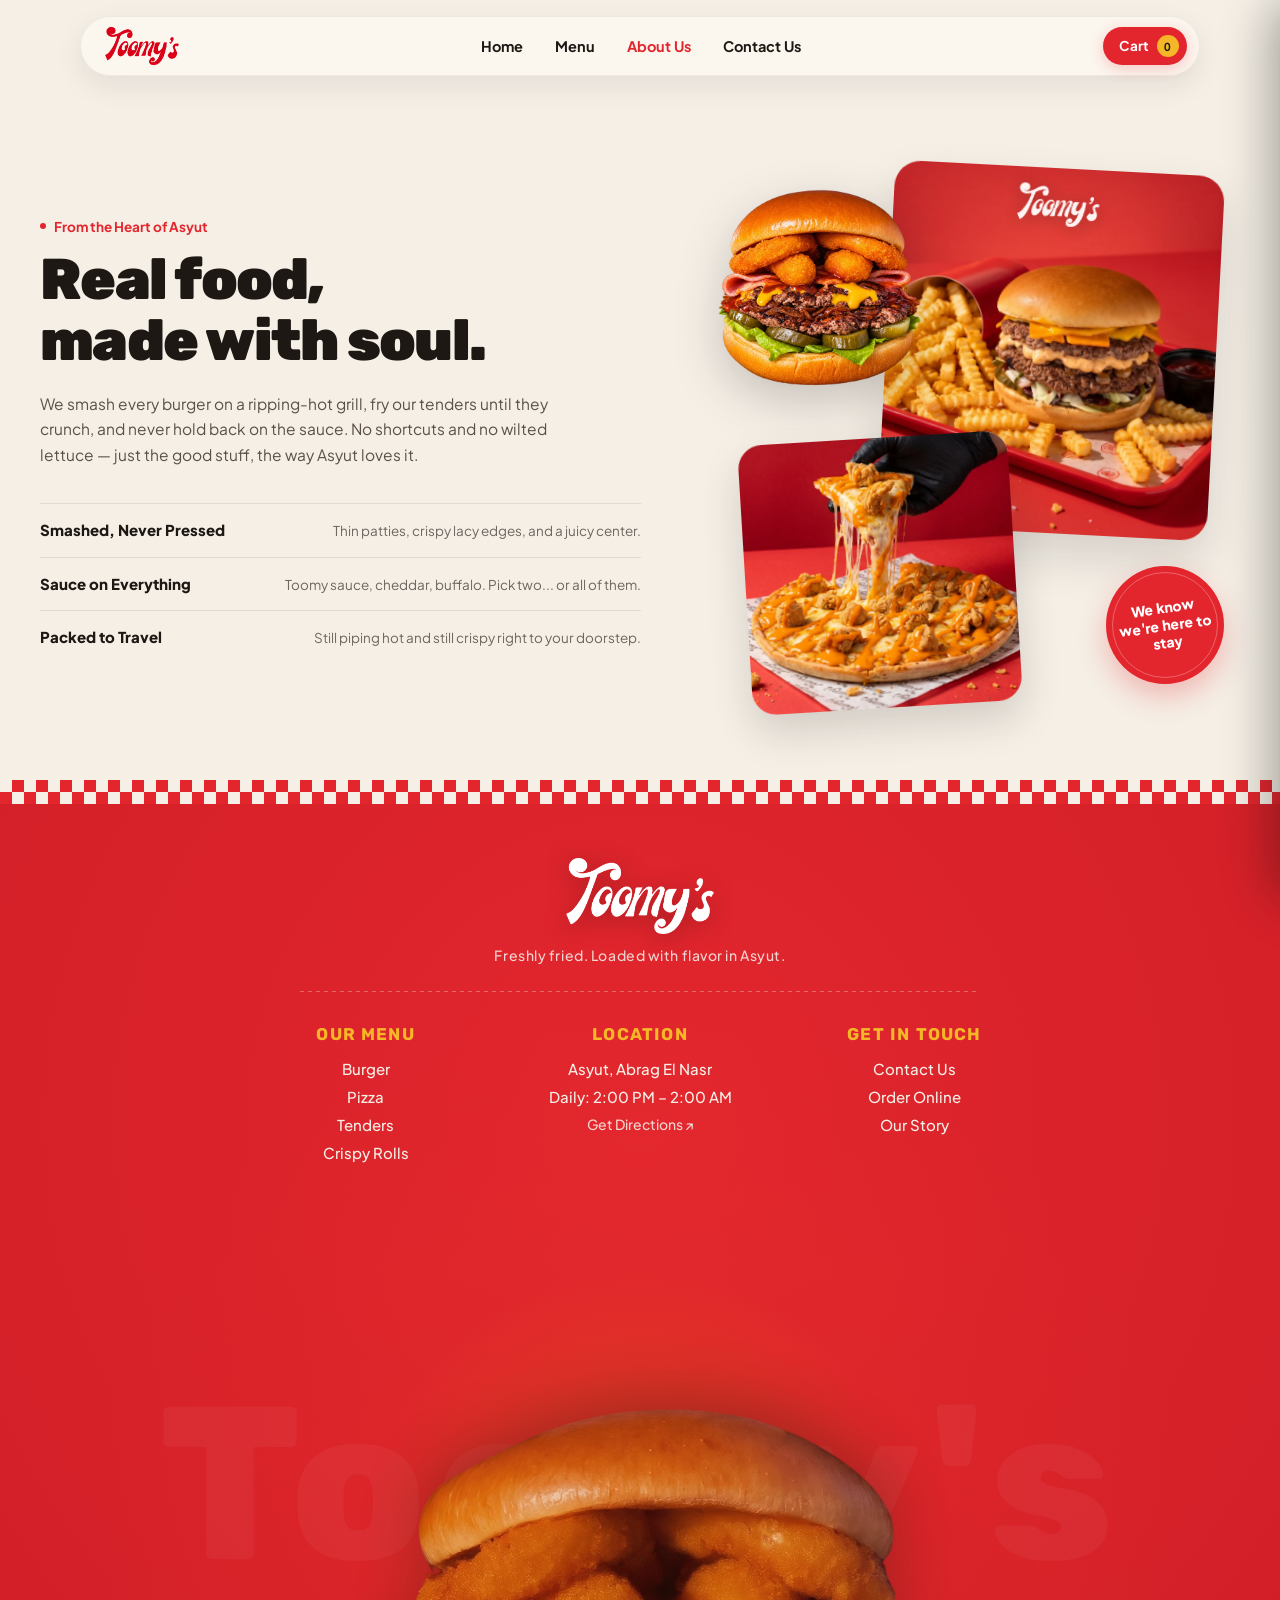
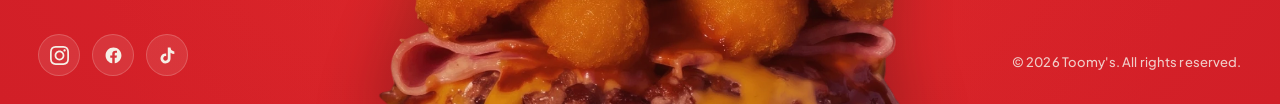
==== commit 1e0472a8: "Toomy's Update 04" ====
--- a/about.html
+++ b/about.html
@@ -9,178 +9,236 @@
   <link rel="preconnect" href="https://fonts.googleapis.com" />
   <link rel="preconnect" href="https://fonts.gstatic.com" crossorigin />
   <link
-    href="https://fonts.googleapis.com/css2?family=Archivo+Black&family=Cormorant+Garamond:wght@400;500;600&family=Lobster&family=Montserrat:wght@800;900&family=Plus+Jakarta+Sans:wght@400;500;600;700;800;900&display=swap"
+    href="https://fonts.googleapis.com/css2?family=Archivo+Black&family=Cormorant+Garamond:wght@400;500;600&family=Fredoka:wght@600;700&family=Plus+Jakarta+Sans:wght@400;500;600;700;800&family=Rubik:wght@700;800;900&display=swap"
     rel="stylesheet"
   />
-
+  <link href="https://fonts.googleapis.com/css2?family=Yellowtail&display=swap" rel="stylesheet">
   <link rel="stylesheet" href="css/style.css" />
 </head>
 <body class="about-page-body">
 
-  <!-- 1. FIXED TOP HEADER -->
-  <header class="site-header" id="siteHeader">
-    <a href="index.html#home" class="brand-mini" aria-label="Toomy's Home">
-      <img
-        src="assets/logo-small.webp"
-        alt="Toomy's"
-        onerror="this.style.display='none'; this.nextElementSibling.style.display='inline-block';"
-      />
-      <span class="brand-mini-fallback" style="display: none;">Toomy's</span>
+  <!-- 1. FLOATING PILL NAVBAR -->
+  <header class="floating-navbar" id="siteNavbar">
+    <!-- Left — Brand Logo -->
+    <a href="index.html" class="nav-brand" aria-label="Toomy's Home">
+      <img src="assets/logo-small.webp" alt="Toomy's" class="nav-brand-img" />
     </a>
 
-    <button
-      class="menu-toggle"
-      id="menuToggle"
-      type="button"
-      aria-expanded="false"
-      aria-controls="navOverlay"
-    >
-      <span class="menu-toggle-icon">+</span>
-      <span class="menu-toggle-label">MENU</span>
-    </button>
+    <!-- Center — Nav Links -->
+    <nav class="nav-center-links" aria-label="Main Navigation">
+      <a href="index.html" class="nav-link" data-page="home">Home</a>
+      <a href="menu.html" class="nav-link" data-page="menu">Menu</a>
+      <a href="about.html" class="nav-link is-active" aria-current="page" data-page="about">About Us</a>
+      <a href="newsletter.html" class="nav-link" data-page="contact">Contact Us</a>
+    </nav>
+
+    <!-- Right — Action Cluster -->
+    <div class="nav-action-cluster">
+      <button
+        class="nav-cart-pill cart-toggle"
+        id="cartToggle"
+        type="button"
+        aria-expanded="false"
+        aria-controls="cartDrawer"
+        aria-label="Open Cart"
+      >
+        <span class="cart-pill-label">Cart</span>
+        <span class="cart-pill-badge cart-toggle-badge" id="cartCountBadge">0</span>
+      </button>
+
+      <button
+        class="nav-hamburger-btn"
+        id="mobileMenuBtn"
+        type="button"
+        aria-expanded="false"
+        aria-controls="mobileTakeover"
+        aria-label="Toggle navigation menu"
+      >
+        <span class="hamburger-bar hamburger-bar-1" aria-hidden="true"></span>
+        <span class="hamburger-bar hamburger-bar-2" aria-hidden="true"></span>
+      </button>
+    </div>
   </header>
 
-  <!-- 2. FULL-SCREEN DRAWER MENU (MATCHING style.css SECTION 4) -->
-  <div class="nav-overlay" id="navOverlay" aria-hidden="true">
-    <div class="nav-overlay-inner">
-      <!-- Top Bar -->
-      <div class="nav-top-bar">
-        <div class="lang-switcher" role="group" aria-label="Language Switcher">
-          <button type="button" class="lang-btn" data-lang="ar">AR</button>
-          <span class="lang-divider" aria-hidden="true">|</span>
-          <button type="button" class="lang-btn is-active" data-lang="en">EN</button>
-        </div>
-
-        <a href="index.html#home" class="nav-center-logo" aria-label="Toomy's Home">
-          <img
-            src="assets/logo-main.webp"
-            alt="Toomy's"
-            onerror="this.style.display='none'; this.nextElementSibling.style.display='block';"
-          />
-          <span class="drawer-logo-fallback" style="display: none;">Toomy's</span>
-        </a>
-
-        <div class="nav-top-spacer" aria-hidden="true"></div>
+  <!-- 2. FULL-SCREEN RED TAKEOVER SHEET (< 768px) -->
+  <div class="mobile-takeover" id="mobileTakeover" aria-hidden="true">
+    <div class="mobile-takeover-inner">
+      <nav class="mobile-takeover-links" aria-label="Mobile Navigation">
+        <a href="index.html" class="mobile-takeover-link" data-page="home">Home</a>
+        <a href="menu.html" class="mobile-takeover-link" data-page="menu">Menu</a>
+        <a href="about.html" class="mobile-takeover-link is-active" aria-current="page" data-page="about">About Us</a>
+        <a href="newsletter.html" class="mobile-takeover-link" data-page="contact">Contact Us</a>
+      </nav>
+      <p class="mobile-takeover-tagline">Don't waste the good taste</p>
+    </div>
+  </div>
+
+  <!-- 3. ABOUT US EDITORIAL CANVAS -->
+  <main class="about-page" id="aboutMain">
+    <section class="about-story-section" id="aboutStorySection" aria-labelledby="aboutHeadline">
+      <div class="about-story-container">
+        <div class="about-split-grid">
+
+          <!-- LEFT COLUMN: Editorial Story & Craft Pillars -->
+          <div class="about-left-col">
+            <div class="about-eyebrow-label about-reveal" style="--about-delay: 0ms;">
+              <span class="about-eyebrow-circle" aria-hidden="true"></span>
+              <span>From the Heart of Asyut</span>
+            </div>
+
+            <h1 class="about-display-headline about-reveal" id="aboutHeadline" style="--about-delay: 70ms;">
+              Real food,<br />
+              made with soul.
+            </h1>
+
+            <p class="about-story-paragraph about-reveal" style="--about-delay: 140ms;">
+              We smash every burger on a ripping-hot grill, fry our tenders until they crunch, and never hold back on the sauce. No shortcuts and no wilted lettuce — just the good stuff, the way Asyut loves it.
+            </p>
+
+            <ul class="about-pillars-list" aria-label="Our Craft Pillars">
+              <li class="about-pillar-row about-reveal" style="--about-delay: 210ms;">
+                <span class="about-pillar-title">Smashed, Never Pressed</span>
+                <span class="about-pillar-desc">Thin patties, crispy lacy edges, and a juicy center.</span>
+              </li>
+              <li class="about-pillar-row about-reveal" style="--about-delay: 280ms;">
+                <span class="about-pillar-title">Sauce on Everything</span>
+                <span class="about-pillar-desc">Toomy sauce, cheddar, buffalo. Pick two... or all of them.</span>
+              </li>
+              <li class="about-pillar-row about-reveal" style="--about-delay: 350ms;">
+                <span class="about-pillar-title">Packed to Travel</span>
+                <span class="about-pillar-desc">Still piping hot and still crispy right to your doorstep.</span>
+              </li>
+            </ul>
+          </div>
+
+          <!-- RIGHT COLUMN: 4-Layer Scrapbook Collage -->
+          <div class="about-right-col">
+            <div class="about-collage-stage">
+
+              <!-- Layer 1 — Primary Upper Photo Card -->
+              <figure class="about-collage-card about-collage-card-primary">
+                <img
+                  src="assets/categories/burger.webp"
+                  alt="Double smashed cheeseburger and crinkle fries on a signature red Toomy's tray"
+                  class="about-collage-photo"
+                  draggable="false"
+                />
+                <img
+                  src="assets/logo-small.webp"
+                  alt=""
+                  aria-hidden="true"
+                  class="about-card-script-logo"
+                  draggable="false"
+                />
+              </figure>
+
+              <!-- Layer 3 — Secondary Lower Photo Card -->
+              <figure class="about-collage-card about-collage-card-secondary">
+                <img
+                  src="assets/categories/pizza.webp"
+                  alt="Toomy's crispy loaded pizza slice with melted cheese pull"
+                  class="about-collage-photo"
+                  draggable="false"
+                />
+              </figure>
+
+              <!-- Layer 2 — Transparent Burger Cutout (Top-Left Overlap) -->
+              <div class="about-collage-cutout" aria-hidden="true">
+                <img
+                  src="assets/Toomy's noBG/burger.webp"
+                  alt=""
+                  class="about-collage-cutout-img"
+                  draggable="false"
+                />
+              </div>
+
+              <!-- Layer 4 — Circular Brand Stamp Seal (Bottom-Right Corner) -->
+              <div class="about-brand-seal" aria-label="We know we're here to stay">
+                <span class="about-brand-seal-text">
+                  We know<br />
+                  we're here to stay
+                </span>
+              </div>
+
+            </div>
+          </div>
+
+        </div>
       </div>
-
-      <!-- Stepped Diagonal Staircase Links -->
-      <ul class="nav-rows" aria-label="Primary Navigation">
-        <li class="nav-row">
-          <div class="nav-row-curtain" aria-hidden="true"></div>
-          <a href="index.html#home" class="nav-row-link pos-home">
-            <span class="nav-row-label">HOME</span>
-          </a>
-        </li>
-
-        <li class="nav-row">
-          <div class="nav-row-curtain" aria-hidden="true"></div>
-          <a href="index.html#menu" class="nav-row-link pos-menu">
-            <span class="nav-row-label">MENU</span>
-            <sup class="nav-row-count">(24)</sup>
-          </a>
-        </li>
-
-        <li class="nav-row">
-          <div class="nav-row-curtain" aria-hidden="true"></div>
-          <a href="about.html" class="nav-row-link pos-about" aria-current="page">
-            <span class="nav-row-label">ABOUT US</span>
-          </a>
-        </li>
-
-        <li class="nav-row">
-          <div class="nav-row-curtain" aria-hidden="true"></div>
-          <a href="#contact" class="nav-row-link pos-contact">
-            <span class="nav-row-label">CONTACT US</span>
-          </a>
-        </li>
-      </ul>
-
-      <!-- Drawer Bottom Bar -->
-      <div class="nav-bottom-bar">
-        <a href="#privacy" class="nav-legal-link">PRIVACY POLICY</a>
-
-        <div class="nav-socials">
-          <a
-            href="https://www.facebook.com/toomyseg"
-            target="_blank"
-            rel="noopener"
-            class="social-icon"
-            aria-label="Facebook"
-          >
-            <svg viewBox="0 0 24 24" width="17" height="17" fill="currentColor">
-              <path d="M14 13.5h2.5l1-4H14v-2c0-1.03 0-2 2-2h1.5V2.14c-.326-.043-1.557-.14-2.857-.14C11.928 2 10 3.657 10 6.7v2.8H7v4h3V22h4v-8.5z"/>
-            </svg>
-          </a>
-          <a
-            href="https://www.instagram.com/"
-            target="_blank"
-            rel="noopener"
-            class="social-icon"
-            aria-label="Instagram"
-          >
-            <svg viewBox="0 0 24 24" width="17" height="17" fill="currentColor">
-              <path d="M12 2.163c3.204 0 3.584.012 4.85.07 3.252.148 4.771 1.691 4.919 4.919.058 1.265.069 1.645.069 4.849 0 3.205-.012 3.584-.069 4.849-.149 3.225-1.664 4.771-4.919 4.919-1.266.058-1.644.07-4.85.07-3.204 0-3.584-.012-4.849-.07-3.26-.149-4.771-1.699-4.919-4.92-.058-1.265-.07-1.644-.07-4.849 0-3.204.013-3.583.07-4.849.149-3.227 1.664-4.771 4.919-4.919 1.266-.057 1.645-.069 4.849-.069zm0-2.163c-3.259 0-3.667.014-4.947.072-4.358.2-6.78 2.618-6.98 6.98-.059 1.281-.073 1.689-.073 4.948 0 3.259.014 3.668.072 4.948.2 4.358 2.618 6.78 6.98 6.98 1.281.058 1.689.072 4.948.072 3.259 0 3.668-.014 4.948-.072 4.354-.2 6.782-2.618 6.979-6.98.059-1.28.073-1.689.073-4.948 0-3.259-.014-3.667-.072-4.947-.196-4.354-2.617-6.78-6.979-6.98-1.281-.059-1.69-.073-4.949-.073zm0 5.838c-3.403 0-6.162 2.759-6.162 6.162s2.759 6.163 6.162 6.163 6.162-2.759 6.162-6.163c0-3.403-2.759-6.162-6.162-6.162zm0 10.162c-2.209 0-4-1.79-4-4 0-2.209 1.791-4 4-4s4 1.791 4 4c0 2.21-1.791 4-4 4zm6.406-11.845c-.796 0-1.441.645-1.441 1.44s.645 1.44 1.441 1.44c.795 0 1.439-.645 1.439-1.44s-.644-1.44-1.439-1.44z"/>
-            </svg>
-          </a>
-        </div>
-
-        <a href="#terms" class="nav-legal-link">TERMS &amp; CONDITIONS</a>
-      </div>
-    </div>
-  </div>
-
-  <!-- 3. ABOUT US FULL-BLEED HERO SECTION -->
-  <main class="about-page" id="aboutHero">
-    <!-- Top Protective Dark Crimson Tint Bar -->
-    <div class="about-top-tint" aria-hidden="true"></div>
-
-    <!-- Left-Aligned Hero Content Zone (Over Dark Crimson Negative Space) -->
-    <div class="about-hero-content">
-      <span class="about-eyebrow">
-        <span class="about-eyebrow-dot" aria-hidden="true"></span>
-        OUR STORY
-      </span>
-
-      <h1 class="about-headline">
-        SCORING THE <br />
-        PERFECT BITE
-      </h1>
-
-      <div class="about-story-copy">
-        <p>
-          It started with a simple obsession: to create a champion-level burger
-          that hits the spot every single time. At Toomy's, we don't just stack
-          ingredients—we play to win, combining our famous smashed beef, gooey
-          mozzarella sticks, and secret sauces into legendary flavors.
-        </p>
-        <p class="about-story-p2">
-          Whether you're grabbing a quick bite or celebrating a big win with
-          the crew, we're here to serve up game-changing meals that keep you
-          coming back for more.
-        </p>
-      </div>
-
-      <div class="about-cta-row">
-        <a href="menu.html" class="about-btn-primary">
-          EXPLORE OUR MENU
-        </a>
-        <a href="./newsletter.html" class="about-btn-secondary">
-          Contact Us
-        </a>
-      </div>
-    </div>
-
-    <!-- Bottom Utility Bar (height: 56px, protective dark crimson strip) -->
-    <div class="about-bottom-utility">
-      <div class="about-utility-socials" aria-label="Social Media Links">
+    </section>
+  </main>
+
+  <!-- 4. CHECKERED PLAID SECTION DIVIDER -->
+  <div class="checkered-divider" aria-hidden="true"></div>
+
+  <!-- 5. FULL-VIEWPORT FOOTER SECTION -->
+  <footer class="site-footer" id="contact" dir="ltr" lang="en">
+    <div class="footer-top-group">
+      <a href="index.html#home" class="footer-logo" aria-label="Toomy's Home">
+        <img
+          src="assets/logo-small.webp"
+          alt="Toomy's"
+          onerror="this.style.display='none'; this.nextElementSibling.style.display='block';"
+        />
+        <span class="footer-logo-fallback" style="display: none;">Toomy's</span>
+      </a>
+
+      <p class="footer-tagline">Freshly fried. Loaded with flavor in Asyut.</p>
+
+      <div class="footer-dashed-rule" aria-hidden="true"></div>
+
+      <nav class="footer-nav" aria-label="Footer Navigation">
+        <div class="footer-col">
+          <h3 class="footer-col-heading">OUR MENU</h3>
+          <ul class="footer-col-list">
+            <li><a href="menu.html?cat=burgers" class="footer-link">Burger</a></li>
+            <li><a href="menu.html?cat=pizza" class="footer-link">Pizza</a></li>
+            <li><a href="menu.html?cat=tenders" class="footer-link">Tenders</a></li>
+            <li><a href="menu.html?cat=crispy" class="footer-link">Crispy Rolls</a></li>
+          </ul>
+        </div>
+
+        <div class="footer-col" id="about">
+          <h3 class="footer-col-heading">LOCATION</h3>
+          <ul class="footer-col-list">
+            <li><span class="footer-info-text">Asyut, Abrag El Nasr</span></li>
+            <li><span class="footer-info-text">Daily: 2:00 PM – 2:00 AM</span></li>
+            <li>
+              <a
+                href="https://maps.google.com/?q=Abrag+El+Nasr+Asyut"
+                target="_blank"
+                rel="noopener"
+                class="footer-link footer-map-link"
+              >
+                Get Directions &#8599;
+              </a>
+            </li>
+          </ul>
+        </div>
+
+        <div class="footer-col">
+          <h3 class="footer-col-heading">GET IN TOUCH</h3>
+          <ul class="footer-col-list">
+            <li><a href="newsletter.html" class="footer-link">Contact Us</a></li>
+            <li><a href="menu.html" class="footer-link">Order Online</a></li>
+            <li><a href="about.html" class="footer-link">Our Story</a></li>
+          </ul>
+        </div>
+      </nav>
+    </div>
+
+    <div class="footer-watermark" aria-hidden="true">Toomy's</div>
+
+    <div class="footer-bottom-zone">
+      <div class="footer-socials" aria-label="Social Media Links">
         <a
           href="https://www.instagram.com/"
           target="_blank"
           rel="noopener"
-          class="about-utility-social-link"
+          class="footer-social-link"
           aria-label="Instagram"
         >
-          <svg viewBox="0 0 24 24" width="18" height="18" fill="currentColor">
+          <svg viewBox="0 0 24 24" width="19" height="19" fill="currentColor">
             <path d="M12 2.163c3.204 0 3.584.012 4.85.07 3.252.148 4.771 1.691 4.919 4.919.058 1.265.069 1.645.069 4.849 0 3.205-.012 3.584-.069 4.849-.149 3.225-1.664 4.771-4.919 4.919-1.266.058-1.644.07-4.85.07-3.204 0-3.584-.012-4.849-.07-3.26-.149-4.771-1.699-4.919-4.92-.058-1.265-.07-1.644-.07-4.849 0-3.204.013-3.583.07-4.849.149-3.227 1.664-4.771 4.919-4.919 1.266-.057 1.645-.069 4.849-.069zm0-2.163c-3.259 0-3.667.014-4.947.072-4.358.2-6.78 2.618-6.98 6.98-.059 1.281-.073 1.689-.073 4.948 0 3.259.014 3.668.072 4.948.2 4.358 2.618 6.78 6.98 6.98 1.281.058 1.689.072 4.948.072 3.259 0 3.668-.014 4.948-.072 4.354-.2 6.782-2.618 6.979-6.98.059-1.28.073-1.689.073-4.948 0-3.259-.014-3.667-.072-4.947-.196-4.354-2.617-6.78-6.979-6.98-1.281-.059-1.69-.073-4.949-.073zm0 5.838c-3.403 0-6.162 2.759-6.162 6.162s2.759 6.163 6.162 6.163 6.162-2.759 6.162-6.163c0-3.403-2.759-6.162-6.162-6.162zm0 10.162c-2.209 0-4-1.79-4-4 0-2.209 1.791-4 4-4s4 1.791 4 4c0 2.21-1.791 4-4 4zm6.406-11.845c-.796 0-1.441.645-1.441 1.44s.645 1.44 1.441 1.44c.795 0 1.439-.645 1.439-1.44s-.644-1.44-1.439-1.44z"/>
           </svg>
         </a>
@@ -189,10 +247,10 @@
           href="https://www.facebook.com/toomyseg"
           target="_blank"
           rel="noopener"
-          class="about-utility-social-link"
+          class="footer-social-link"
           aria-label="Facebook"
         >
-          <svg viewBox="0 0 24 24" width="18" height="18" fill="currentColor">
+          <svg viewBox="0 0 24 24" width="19" height="19" fill="currentColor">
             <path d="M12 2C6.477 2 2 6.477 2 12c0 4.991 3.657 9.128 8.438 9.878v-6.987h-2.54V12h2.54V9.797c0-2.506 1.492-3.89 3.777-3.89 1.094 0 2.238.195 2.238.195v2.46h-1.26c-1.243 0-1.63.771-1.63 1.562V12h2.773l-.443 2.89h-2.33v6.988C18.343 21.128 22 16.991 22 12c0-5.523-4.477-10-10-10z"/>
           </svg>
         </a>
@@ -201,21 +259,30 @@
           href="https://www.tiktok.com/"
           target="_blank"
           rel="noopener"
-          class="about-utility-social-link"
+          class="footer-social-link"
           aria-label="TikTok"
         >
-          <svg viewBox="0 0 24 24" width="18" height="18" fill="currentColor">
+          <svg viewBox="0 0 24 24" width="19" height="19" fill="currentColor">
             <path d="M19.59 6.69a4.83 4.83 0 0 1-3.77-4.25V2h-3.45v13.67a2.89 2.89 0 0 1-5.2 1.74 2.89 2.89 0 0 1 2.31-4.64 2.93 2.93 0 0 1 .88.13V9.4a6.84 6.84 0 0 0-1-.05A6.33 6.33 0 0 0 5 20.1a6.34 6.34 0 0 0 10.86-4.43v-7a8.16 8.16 0 0 0 4.77 1.52v-3.4a4.85 4.85 0 0 1-1-.1z"/>
           </svg>
         </a>
       </div>
 
-      <p class="about-utility-copyright">
-        &copy; <span class="js-current-year">2026</span> Toomy's. All rights reserved.
+      <div class="footer-burger-wrap" id="footerBurger">
+        <img
+          src="assets/Toomy's noBG/toomy-footer.webp"
+          alt="Toomy's Signature Burger"
+          class="footer-burger-img"
+          draggable="false"
+        />
+      </div>
+
+      <p class="footer-copyright">
+        &copy; <span class="js-current-year" id="footerYear">2026</span> Toomy's. All rights reserved.
       </p>
     </div>
-  </main>
+  </footer>
 
   <script src="js/script.js"></script>
 </body>
-</html>+</html>
--- a/css/style.css
+++ b/css/style.css
@@ -1,36 +1,66 @@
-@font-face {
-  font-family: "Talina";
-  src: url("../fonts/Talina.otf") format("opentype");
-  font-weight: normal;
-  font-style: normal;
-  font-display: swap;
-}
-/* =========================================
-   1. DESIGN TOKENS & VARIABLES
-   ========================================= */
+@import url("https://fonts.googleapis.com/css2?family=Yellowtail&display=swap");
+/* Local @font-face deprecated in favor of Google Fonts unified typography (--font-display: Rubik) */
+/* ========================================================
+   1. DESIGN TOKENS & UNIFIED DESIGN SYSTEM
+   Single Source of Truth for Colors: menu.html
+   Single Source of Truth for Typography: checkout.html
+   ======================================================== */
 :root {
-  /* Core Palette - Deep Charcoal + Appetite-Driven Warm Accents */
-  --bg-base: #0d0b0a;
-  --bg-surface: #181412;
-  --bg-overlay: rgba(13, 11, 10, 0.96);
-
-  /* Brand Accent Colors (Swap these two if Toomy's uses specific hex codes) */
-  --accent-primary: #e63926;      /* Crispy Flame Red */
-  --accent-secondary: #ffb703;    /* Golden Fried Amber */
-  --accent-glow: rgba(230, 57, 38, 0.35);
-
-  /* Typography Colors */
-  --text-primary: #f8f5f0;
-  --text-secondary: rgba(248, 245, 240, 0.78);
-  --text-muted: rgba(248, 245, 240, 0.5);
-
-  /* Borders & Glass */
-  --border-subtle: rgba(248, 245, 240, 0.14);
-  --glass-bg: rgba(20, 17, 15, 0.55);
-
-  /* Fonts */
-  --font-display: "Archivo Black", sans-serif;
+  /* Brand Palette (Source of Truth: menu.html) */
+  --color-bg-canvas: #f5efe6;            /* Warm cream canvas */
+  --color-brand-red: #e3262e;            /* Signature Brand Red */
+  --color-brand-red-hover: #d11f27;      /* Brand Red hover */
+  --color-brand-red-glow: rgba(227, 38, 46, 0.28);
+  --color-espresso: #1e1815;             /* Dark Espresso / Charcoal */
+  --color-mustard: #f5b727;              /* Mustard Yellow */
+  --color-cream-card: #f3ece1;           /* Warm cream card surface */
+  --color-cream-surface: #faf5ee;        /* Secondary light cream surface */
+  --color-cream-input: #f6efe6;          /* Input & field surface */
+  --color-cream-chip: #f2eae0;           /* Subtle chip & tag surface */
+  --color-showcase: #eadbc8;             /* Warm showcase backdrop */
+  --color-cream-border: #efe7dc;         /* Subtle cream border / divider */
+  --color-white: #ffffff;                /* Pure White */
+  --color-success: #246b35;              /* Fresh Green / Added / Success */
+
+  /* Semantic Typography Colors */
+  --color-text-primary: #1e1815;         /* Primary ink (Dark Espresso) */
+  --color-text-secondary: #3a322d;       /* Subtitle / Subcopy */
+  --color-text-body: #5a504a;            /* Paragraph / Description copy */
+  --color-text-muted: #6e655f;           /* Meta / Timestamps / Muted captions */
+  --color-text-subtle: #8c827a;          /* Faint helper notes / Placeholders */
+
+  /* Border & Outline Tints */
+  --color-border-subtle: rgba(30, 24, 21, 0.06);
+  --color-border: rgba(30, 24, 21, 0.09);
+  --color-border-medium: rgba(30, 24, 21, 0.14);
+  --color-border-focus: rgba(30, 24, 21, 0.35);
+
+  /* Elevation Shadows */
+  --color-shadow-soft: 0 8px 24px rgba(30, 24, 21, 0.08);
+  --color-shadow-elevation: 0 10px 28px rgba(30, 24, 21, 0.08);
+
+  /* Legacy aliases mapped to unified tokens for backwards compatibility */
+  --bg-base: var(--color-bg-canvas);
+  --bg-surface: var(--color-cream-card);
+  --bg-overlay: rgba(20, 16, 14, 0.58);
+  --accent-primary: var(--color-brand-red);
+  --accent-secondary: var(--color-mustard);
+  --accent-glow: var(--color-brand-red-glow);
+  --text-primary: var(--color-text-primary);
+  --text-secondary: var(--color-text-secondary);
+  --text-muted: var(--color-text-muted);
+  --border-subtle: var(--color-border);
+  --glass-bg: rgba(251, 246, 238, 0.85);
+
+  /* Typography Tokens (Source of Truth: checkout.html) */
+  --font-display: "Rubik", "Plus Jakarta Sans", sans-serif;
+  --font-rounded: "Fredoka", "Plus Jakarta Sans", sans-serif;
   --font-body: "Plus Jakarta Sans", sans-serif;
+  --font-script: "Yellowtail", cursive;
+
+  /* Heading letter-spacing tokens */
+  --heading-letter-spacing: -0.03em;
+  --heading-letter-spacing-tight: -0.02em;
 
   /* Spacing & Motion */
   --gutter: clamp(1.25rem, 4vw, 3rem);
@@ -74,392 +104,352 @@
 
 
 /* =========================================
-   3. TOP HEADER (Top-Left Logo + Top-Right + MENU)
+   3. FLOATING PILL NAVBAR & ACTION CLUSTER
    ========================================= */
-/* Align header side padding with the 3vw full-width sections */
-.site-header {
+/* Outer Shell: Detached floating capsule */
+.floating-navbar {
   position: fixed;
-  top: 0;
-  left: 0;
-  width: 100%;
-  padding: 1.35rem 3vw;
+  top: 16px;
+  left: 50%;
+  transform: translate(-50%, 0);
+  width: calc(100% - 48px);
+  max-width: 1120px;
+  height: 60px;
+  border-radius: 9999px;
+  z-index: 50;
+
+  background-color: #FBF6EE;
+  border: 1px solid rgba(30, 24, 21, 0.06);
+  box-shadow: 0 10px 28px rgba(30, 24, 21, 0.08);
+
   display: flex;
   align-items: center;
   justify-content: space-between;
-  z-index: 100;
-  pointer-events: none;
-  transition: background-color 0.3s ease, backdrop-filter 0.3s ease;
-}
-
-.brand-mini,
-.header-actions,
-.cart-toggle,
-.menu-toggle {
-  pointer-events: auto;
-}
-
-.header-actions {
-  display: inline-flex;
-  align-items: center;
-  gap: 0.65rem;
-}
-
-.brand-mini {
-  display: inline-flex;
-  align-items: center;
-  pointer-events: auto;
-  opacity: 1;
-  transition:
-    opacity 0.35s ease,
-    transform 0.3s var(--ease-out-expo);
-}
-
-.brand-mini:hover {
-  transform: scale(1.04);
-}
-
-/* Smooth fade-out when the fixed header overlaps the red footer or open drawer */
-body.is-over-footer .brand-mini,
-body.is-menu-open .brand-mini,
-body.is-menu-open .cart-toggle {
+  padding: 0 12px 0 24px;
+  box-sizing: border-box;
+
+  transition: transform 280ms cubic-bezier(0.22, 1, 0.36, 1), opacity 220ms ease;
+  will-change: transform, opacity;
+}
+
+/* Smart Scroll-Hide (> 60px scroll down) */
+.floating-navbar.is-hidden {
+  transform: translate(-50%, -130%);
   opacity: 0;
   pointer-events: none;
 }
 
-.brand-mini img {
-  height: 36px;
+/* Left — Brand Logo: Toomy's Image (assets/logo-small.webp) */
+.nav-brand {
+  display: inline-flex;
+  align-items: center;
+  text-decoration: none;
+  line-height: 1;
+  user-select: none;
+  flex-shrink: 0;
+  transition: transform 180ms ease, opacity 180ms ease;
+}
+
+.nav-brand:hover {
+  transform: scale(1.04);
+}
+
+.nav-brand-img {
+  height: 38px;
   width: auto;
+  max-width: 120px;
   object-fit: contain;
-}
-
-.brand-mini-fallback {
-  display: none; /* Shown automatically via onerror if logo-small.webp is missing */
-  font-family: var(--font-display);
-  font-size: 1.5rem;
-  letter-spacing: -0.04em;
-  color: var(--text-primary);
-  background: var(--accent-primary);
-  padding: 0.25rem 0.6rem;
-  border-radius: 6px;
-}
-
-/* "+ MENU" Button matching reference top-right */
-.menu-toggle {
-  background: transparent;
+  display: block;
+}
+
+/* Center — Nav Links (gap: 32px, 14.5px, font-weight: 700) */
+.nav-center-links {
+  display: flex;
+  align-items: center;
+  gap: 32px;
+}
+
+.nav-link {
+  font-family: var(--font-body);
+  font-size: 14.5px;
+  font-weight: 700;
+  color: #1E1815;
+  text-decoration: none;
+  line-height: 1;
+  position: relative;
+  transition: color 180ms ease;
+}
+
+.nav-link:hover {
+  color: #E3262E;
+}
+
+.nav-link.is-active,
+.nav-link[aria-current="page"] {
+  color: #E3262E;
+}
+
+/* Right — Action Cluster (gap: 8px) */
+.nav-action-cluster {
+  display: flex;
+  align-items: center;
+  gap: 8px;
+  flex-shrink: 0;
+}
+
+/* Cart Pill Trigger: Solid Brand Red capsule (#E3262E, height: 38px, border-radius: 9999px, padding: 0 8px 0 16px, gap: 8px) */
+.nav-cart-pill,
+.cart-toggle {
+  position: relative;
+  height: 38px;
+  background-color: #E3262E;
+  border-radius: 9999px;
+  padding: 0 8px 0 16px;
+  gap: 8px;
+  display: inline-flex;
+  align-items: center;
   border: none;
-  color: var(--text-primary);
+  cursor: pointer;
+  text-decoration: none;
+  box-shadow: 0 4px 14px rgba(227, 38, 46, 0.22);
+  transition: transform 180ms ease, background-color 180ms ease, box-shadow 180ms ease;
+}
+
+.nav-cart-pill:hover,
+.cart-toggle:hover {
+  background-color: var(--color-brand-red-hover);
+  transform: translateY(-1px);
+  box-shadow: 0 6px 18px rgba(227, 38, 46, 0.32);
+}
+
+.nav-cart-pill:active,
+.cart-toggle:active {
+  transform: translateY(0);
+}
+
+.cart-pill-label,
+.cart-toggle-label {
   font-family: var(--font-body);
-  font-size: 0.875rem;
+  font-size: 13.5px;
   font-weight: 700;
-  letter-spacing: 0.14em;
-  text-transform: uppercase;
-  display: inline-flex;
-  align-items: center;
-  gap: 0.45rem;
+  color: #FFFFFF;
+  line-height: 1;
+  letter-spacing: 0.01em;
+}
+
+/* 22px × 22px Mustard Yellow counter badge (#F5B727, #1E1815 bold 11px tabular-nums count) */
+.cart-pill-badge,
+.cart-toggle-badge {
+  width: 22px;
+  height: 22px;
+  border-radius: 50%;
+  background-color: #F5B727 !important;
+  color: #1E1815 !important;
+  font-family: var(--font-body);
+  font-size: 11px;
+  font-weight: 700;
+  font-variant-numeric: tabular-nums;
+  display: flex;
+  align-items: center;
+  justify-content: center;
+  line-height: 1;
+  flex-shrink: 0;
+  transition: transform 180ms ease;
+}
+
+.cart-pill-badge.is-bumped,
+.cart-toggle-badge.is-bumped {
+  transform: scale(1.24);
+}
+
+/* Pulsing feedback on cart pill */
+.nav-cart-pill.is-pulsing,
+.cart-toggle.is-pulsing {
+  animation: cartPillPulseBounce 450ms cubic-bezier(0.16, 1, 0.3, 1);
+}
+
+@keyframes cartPillPulseBounce {
+  0% { transform: scale(1); }
+  50% { transform: scale(1.06); }
+  100% { transform: scale(1); }
+}
+
+/* 34px × 34px Dark Espresso circular hamburger button (#1E1815 fill, two white horizontal bars) */
+.nav-hamburger-btn {
+  width: 34px;
+  height: 34px;
+  border-radius: 50%;
+  background-color: #1E1815;
+  border: none;
   cursor: pointer;
-  padding: 0.5rem 0.75rem;
-  border-radius: 999px;
-  transition: background-color 0.25s ease, color 0.25s ease;
-}
-
-.menu-toggle:hover {
-  background-color: rgba(255, 255, 255, 0.08);
-}
-
-.menu-toggle-icon {
-  font-size: 1.15rem;
-  font-weight: 400;
-  line-height: 1;
-  transition: transform 0.35s var(--ease-out-expo);
-}
-
-.menu-toggle[aria-expanded="true"] .menu-toggle-icon {
-  transform: rotate(45deg); /* Turns '+' into 'x' when open */
-}
-
-/* When drawer is open, hide main header's top-left mini logo so AR | EN switcher takes its place */
-body.is-menu-open .brand-mini {
-  opacity: 0;
-  pointer-events: none;
-}
-
-/* Invert top-right ✕ CLOSE button to dark ink against the stone-gray drawer */
-body.is-menu-open .menu-toggle {
-  color: #0a0a0a;
-}
-
-body.is-menu-open .menu-toggle:hover {
-  background-color: rgba(10, 10, 10, 0.08);
-}
-
-/* When scrolled onto light cream sections, turn + MENU dark so it stays visible */
-body.is-scrolled-light:not(.is-menu-open) .menu-toggle {
-  color: #1c1613;
-}
-
-body.is-scrolled-light:not(.is-menu-open) .menu-toggle:hover {
-  background-color: rgba(28, 22, 19, 0.08);
+  display: none;
+  flex-direction: column;
+  align-items: center;
+  justify-content: center;
+  gap: 4px;
+  padding: 0;
+  position: relative;
+  flex-shrink: 0;
+  transition: background-color 180ms ease, transform 180ms ease;
+}
+
+.nav-hamburger-btn:hover {
+  background-color: var(--color-espresso);
+}
+
+.hamburger-bar {
+  display: block;
+  width: 14px;
+  height: 2px;
+  background-color: #FFFFFF;
+  border-radius: 2px;
+  transition: transform 220ms cubic-bezier(0.22, 1, 0.36, 1);
+  transform-origin: center;
+}
+
+/* Smoothly rotates its two bars into an × (220ms cubic-bezier(0.22, 1, 0.36, 1)) */
+.nav-hamburger-btn.is-active .hamburger-bar-1,
+body.is-mobile-menu-open .nav-hamburger-btn .hamburger-bar-1 {
+  transform: translateY(3px) rotate(45deg);
+}
+
+.nav-hamburger-btn.is-active .hamburger-bar-2,
+body.is-mobile-menu-open .nav-hamburger-btn .hamburger-bar-2 {
+  transform: translateY(-3px) rotate(-45deg);
 }
 
 /* =========================================
-   4. FULL-SCREEN DRAWER MENU (OPTION 4: SMOKED PAPRIKA + CREAM)
+   4. FULL-SCREEN RED TAKEOVER SHEET (< 768px)
    ========================================= */
-.nav-overlay {
+.mobile-takeover {
   position: fixed;
   inset: 0;
-  background-color: #9e2a22;
-  color: #f8f5f0;
-  z-index: 90;
-  transform: translateY(-100%);
-  transition: transform 0.65s cubic-bezier(0.76, 0, 0.24, 1);
-  will-change: transform;
+  background-color: #E3262E;
+  z-index: 45;
+  opacity: 0;
+  visibility: hidden;
   pointer-events: none;
-}
-
-.nav-overlay.is-open {
-  transform: translateY(0%);
+  transition: opacity 220ms cubic-bezier(0.22, 1, 0.36, 1), visibility 220ms ease;
+}
+
+.mobile-takeover.is-open {
+  opacity: 1;
+  visibility: visible;
   pointer-events: auto;
 }
 
-.nav-overlay-inner {
+.mobile-takeover-inner {
   width: 100%;
   height: 100%;
   display: flex;
   flex-direction: column;
   justify-content: space-between;
-  padding: 1.35rem 0 1.5rem; /* Matches .site-header top padding (1.35rem) */
-}
-
-.nav-stagger {
-  opacity: 0;
-  filter: blur(15px);
-  transform: translateY(10px);
-}
-
-.nav-overlay.is-open .nav-stagger {
-  opacity: 1;
-  filter: blur(0px);
-  transform: translateY(0);
-  transition:
-    opacity 0.55s cubic-bezier(0.16, 1, 0.3, 1),
-    filter 0.65s cubic-bezier(0.16, 1, 0.3, 1),
-    transform 0.55s cubic-bezier(0.16, 1, 0.3, 1);
-  transition-delay: calc(0.36s + (var(--stagger-index, 0) * 55ms));
-}
-
-.nav-overlay.is-closing .nav-stagger {
-  opacity: 1;
-  filter: blur(0px);
-  transform: translateY(0);
-  transition: none;
-}
-
-.nav-top-bar {
-  display: grid;
-  grid-template-columns: 1fr auto 1fr;
-  align-items: start; /* Pins AR | EN to the top row instead of centering against the logo */
-  padding: 0 3vw;     /* Matches .site-header side padding (3vw) */
-}
-
-.lang-switcher {
-  justify-self: start;
-  display: inline-flex;
-  align-items: center;
-  gap: 0.4rem;
-  min-height: 36px; /* Matches .menu-toggle button height for exact vertical alignment */
-  font-family: "Cormorant Garamond", Georgia, serif;
-  font-size: 1.15rem;
-  line-height: 1;
-  letter-spacing: 0.04em;
-}
-
-.lang-btn {
-  background: none;
-  border: none;
-  cursor: pointer;
-  font-family: inherit;
-  font-size: inherit;
-  padding: 0.15rem 0.25rem;
-  font-weight: 400;
-  color: rgba(248, 245, 240, 0.45);
-  transition: color 0.25s ease, font-weight 0.2s ease;
-}
-
-.lang-btn:first-child {
-  padding-left: 0; /* Aligns the left edge of "AR" flush with the 3vw margin */
-}
-
-.lang-btn.is-active {
+  align-items: center;
+  padding: 104px 24px 36px;
+  box-sizing: border-box;
+  overflow-y: auto;
+}
+
+.mobile-takeover-links {
+  display: flex;
+  flex-direction: column;
+  align-items: center;
+  gap: 26px;
+  margin: auto 0;
+  text-align: center;
+}
+
+.mobile-takeover-link {
+  font-family: var(--font-body);
+  font-size: 36px;
   font-weight: 700;
-  color: #f8f5f0;
-}
-
-.lang-divider {
-  color: rgba(248, 245, 240, 0.45);
-  font-weight: 400;
-}
-
-.nav-center-logo {
-  display: inline-flex;
-  align-items: center;
-  justify-content: center;
-}
-
-.nav-center-logo img {
-  height: clamp(44px, 6vw, 68px);
-  width: auto;
-  object-fit: contain;
-  filter: brightness(0) invert(1) drop-shadow(0 4px 14px rgba(0, 0, 0, 0.2));
-}
-
-.nav-top-spacer { width: 40px; }
-
-.nav-rows {
-  list-style: none;
-  width: 100%;
-  margin: auto 0;
-  display: flex;
-  flex-direction: column;
-  --nav-step: clamp(2rem, 16vw, 18rem);
-}
-
-.nav-row {
-  position: relative;
-  width: 100%;
-  overflow: hidden;
-}
-
-.nav-row::before,
-.nav-row:last-child::after {
-  content: "";
-  position: absolute;
-  left: 0;
-  right: 0;
-  height: 1px;
-  background-image: repeating-linear-gradient(
-    to right,
-    rgba(248, 245, 240, 0.35) 0px,
-    rgba(248, 245, 240, 0.35) 4px,
-    transparent 4px,
-    transparent 8px
-  );
-  z-index: 3;
-  pointer-events: none;
-}
-.nav-row::before { top: 0; }
-.nav-row:last-child::after { bottom: 0; }
-
-.nav-row-curtain {
-  position: absolute;
-  inset: 0;
-  background-color: #0a0a0a;
-  transform: scaleY(0);
-  transform-origin: top center;
-  transition: transform 0.42s cubic-bezier(0.16, 1, 0.3, 1);
-  z-index: 1;
-  pointer-events: none;
-}
-
-.nav-row.is-hovered .nav-row-curtain {
-  transform: scaleY(1);
-}
-
-.nav-row-link {
-  position: relative;
-  z-index: 2;
-  display: flex;
-  align-items: flex-start;
-  width: 100%;
-  padding: clamp(0.35rem, 1.1vh, 0.85rem) var(--gutter);
-  font-family: "Cormorant Garamond", Georgia, serif;
-  font-size: clamp(2.8rem, 6.2vw, 5.4rem);
-  font-weight: 500;
-  line-height: 0.96;
-  letter-spacing: -0.02em;
-  text-transform: uppercase;
-  color: #f8f5f0;
-  transition: color 0.28s ease;
-}
-
-.nav-row-link.pos-home {
-  padding-left: var(--gutter);
-}
-
-.nav-row-link.pos-menu {
-  padding-left: calc(var(--gutter) + var(--nav-step));
-}
-
-.nav-row-link.pos-about {
-  padding-left: calc(var(--gutter) + (var(--nav-step) * 2));
-}
-
-.nav-row-link.pos-contact {
-  justify-content: flex-start;
-  padding-left: calc(var(--gutter) + (var(--nav-step) * 3) + clamp(1.5rem, 3.5vw, 4rem));
-}
-
-.nav-row-label,
-.nav-row-link.pos-contact .nav-row-label {
+  line-height: 1.25;
+  color: #FFFFFF;
+  text-decoration: none;
+  transition: color 180ms ease, transform 180ms ease;
   display: inline-block;
-  transform: scaleX(0.84);
-  transform-origin: left center;
-}
-
-.nav-row-link.pos-contact .nav-row-label { transform-origin: center center; }
-
-@media (max-width: 768px) {
-  .nav-row-link.pos-home,
-  .nav-row-link.pos-menu,
-  .nav-row-link.pos-about,
-  .nav-row-link.pos-contact {
-    padding-left: var(--gutter);
-    justify-content: flex-start;
-  }
-}
-
-.nav-row-count {
-  font-family: "Cormorant Garamond", Georgia, serif;
-  font-size: clamp(0.75rem, 1.1vw, 1rem);
-  font-weight: 600;
-  margin-left: -0.35rem;
-  margin-top: 0.25rem;
-  color: inherit;
-}
-
-.nav-row.is-hovered .nav-row-link {
-  color: #ffffff;
-}
-
-.nav-bottom-bar {
-  display: grid;
-  grid-template-columns: 1fr auto 1fr;
-  align-items: center;
-  padding: 0 var(--gutter);
-  font-size: 0.72rem;
-  font-weight: 700;
-  letter-spacing: 0.08em;
-  text-transform: uppercase;
-  color: #f8f5f0;
-}
-
-.nav-legal-link { justify-self: start; transition: opacity 0.25s ease; }
-.nav-legal-link:last-child { justify-self: end; }
-.nav-legal-link:hover { opacity: 0.55; }
-
-.nav-socials {
-  display: inline-flex;
-  align-items: center;
-  gap: 1.15rem;
-}
-
-.social-icon {
-  display: inline-flex;
-  align-items: center;
-  justify-content: center;
-  color: #f8f5f0;
-  transition: transform 0.25s var(--ease-out-expo), opacity 0.25s ease;
-}
-.social-icon:hover { transform: translateY(-2px); opacity: 0.6; }
+}
+
+.mobile-takeover-link:hover {
+  transform: scale(1.05);
+  color: #FFFFFF;
+}
+
+/* Active page in Mustard Yellow #F5B727 */
+.mobile-takeover-link.is-active,
+.mobile-takeover-link[aria-current="page"] {
+  color: #F5B727;
+}
+
+/* Centered yellow script tagline ("Don't waste the good taste") anchored at the bottom */
+.mobile-takeover-tagline {
+  font-family: 'Yellowtail', cursive;
+  font-size: clamp(22px, 6vw, 30px);
+  color: #F5B727;
+  text-align: center;
+  margin-top: auto;
+  margin-bottom: 8px;
+  line-height: 1.25;
+  letter-spacing: 0.01em;
+  user-select: none;
+}
+
+/* Mobile Breakpoints (< 768px) */
+@media (max-width: 767.98px) {
+  .nav-brand-img {
+    height: 34px;
+    max-width: 100px;
+  }
+
+  .floating-navbar {
+    width: calc(100% - 32px);
+    padding: 0 10px 0 18px;
+  }
+
+  .nav-center-links {
+    display: none;
+  }
+
+  .nav-hamburger-btn {
+    display: flex;
+  }
+}
+
+@media (max-width: 400px) {
+  .nav-brand-img {
+    height: 30px;
+    max-width: 85px;
+  }
+
+  .floating-navbar {
+    width: calc(100% - 20px);
+    padding: 0 8px 0 14px;
+  }
+
+  .nav-cart-pill,
+  .cart-toggle {
+    padding: 0 6px 0 12px;
+    gap: 6px;
+  }
+
+  .cart-pill-label,
+  .cart-toggle-label {
+    font-size: 12.5px;
+  }
+}
+
+/* Top Page Padding & Sticky Elements */
+.hero {
+  padding-top: 96px !important;
+}
+
+.menu-page-main,
+.checkout-main,
+.confirmation-main,
+.pdp-main,
+.about-page {
+  padding-top: 96px !important;
+}
 
 /* =========================================
    5. HERO SECTION & ATMOSPHERIC BACKDROP
@@ -485,7 +475,7 @@
   background:
     radial-gradient(circle at 50% 42%, rgba(230, 57, 38, 0.16) 0%, transparent 58%),
     radial-gradient(circle at 80% 20%, rgba(255, 183, 3, 0.08) 0%, transparent 45%),
-    linear-gradient(180deg, #16110e 0%, #0d0b0a 100%);
+    linear-gradient(180deg, var(--color-espresso) 0%, var(--color-espresso) 100%);
 }
 
 .hero-bg-img {
@@ -553,7 +543,7 @@
 
 .hero-slogan {
   max-width: 560px;
-  font-family: "Talina", var(--font-body);
+  font-family: var(--font-rounded);
   font-size: clamp(1.25rem, 2vw, 1.65rem);
   font-weight: 400;
   line-height: 1.3;
@@ -596,7 +586,7 @@
   content: "";
   position: absolute;
   inset: 0;
-  background: linear-gradient(135deg, #ffffff 0%, #f3efe9 100%);
+  background: linear-gradient(135deg, #ffffff 0%, var(--color-bg-canvas) 100%);
   transform: scaleX(0);
   transform-origin: left center;
   transition: transform 0.38s var(--ease-out-expo);
@@ -707,7 +697,7 @@
   height: 54px;
   border-radius: 2px; /* Sharp rectangular corners matching reference */
   overflow: hidden;
-  background: #1a1412;
+  background: var(--color-espresso);
   flex-shrink: 0;
 }
 
@@ -762,9 +752,6 @@
 }
 
 @media (max-width: 640px) {
-  .site-header {
-    padding: 1.15rem 1.25rem;
-  }
 
   .hero-slogan {
     font-size: 0.92rem;
@@ -786,14 +773,14 @@
    9. MENU STARS SECTION (POLISHED EDITORIAL SLIDER)
    ========================================= */
 .menu-stars-section {
-  background-color: #faf0e2;
+  background-color: var(--color-bg-canvas);
   background-image: radial-gradient(
     circle at 50% 0%,
     rgba(230, 57, 38, 0.04) 0%,
     transparent 65%
   );
-  color: #1c1613;
-  font-family: "Talina";
+  color: var(--color-espresso);
+  font-family: var(--font-display); letter-spacing: var(--heading-letter-spacing);
   width: 100%;
   min-height: 100vh;
   min-height: 100svh;
@@ -840,13 +827,13 @@
   width: 7px;
   height: 7px;
   border-radius: 50%;
-  background-color: #d8232a;
+  background-color: var(--color-brand-red);
   box-shadow: 0 0 0 4px rgba(216, 35, 42, 0.14); /* Subtle pulse ring */
   flex-shrink: 0;
 }
 
 .eyebrow-text {
-  color: #d8232a;
+  color: var(--color-brand-red);
   font-size: 12.5px;
   font-weight: 400;
   letter-spacing: 0.08em;
@@ -854,8 +841,8 @@
 }
 
 .menu-stars-heading {
-  color: #1c1613;
-  font-family: "Talina";
+  color: var(--color-espresso);
+  font-family: var(--font-display); letter-spacing: var(--heading-letter-spacing);
   font-size: clamp(40px, 4vw, 60px);
   font-weight: 400;
   line-height: 1.02;
@@ -868,8 +855,8 @@
   display: inline-flex;
   align-items: center;
   gap: 8px;
-  font-family: "Talina", var(--font-body);
-  color: #1c1613;
+  font-family: var(--font-body);
+  color: var(--color-espresso);
   background: transparent;
   border: none;
   padding: 0 0 6px 0;
@@ -887,7 +874,7 @@
   right: 0;
   bottom: 0;
   height: 1.5px;
-  background-color: #1c1613;
+  background-color: var(--color-espresso);
   transform: scaleX(0);
   transform-origin: right center; /* Retracts toward the arrow on mouse-leave */
   transition: transform 0.35s cubic-bezier(0.25, 1, 0.5, 1);
@@ -924,7 +911,7 @@
   align-items: stretch;
 
   /* Refined Warm Sand Tray */
-  background: linear-gradient(180deg, #ede0cc 0%, #e5d5bc 100%);
+  background: linear-gradient(180deg, var(--color-showcase) 0%, var(--color-showcase) 100%);
   border: 1px solid rgba(28, 22, 19, 0.09);
   border-radius: 34px;
   padding: clamp(18px, 2vw, 26px);
@@ -947,8 +934,8 @@
   /* Subtle warm radial glow in the upper-middle so red food trays pop off the red card */
   background:
     radial-gradient(circle at 50% 34%, rgba(255, 183, 3, 0.18) 0%, rgba(230, 57, 38, 0.12) 38%, transparent 68%),
-    linear-gradient(165deg, #ab3027 0%, #8f231b 100%);
-  color: #f8f5f0;
+    linear-gradient(165deg, var(--color-brand-red) 0%, var(--color-brand-red-hover) 100%);
+  color: #ffffff;
   border-radius: 26px;
   border: 1px solid rgba(255, 255, 255, 0.1);
   padding: clamp(20px, 1.8vw, 26px);
@@ -977,7 +964,7 @@
 /* 1. Top Badge Pill */
 .star-badge {
   align-self: flex-start;
-  background-color: #231b16;
+  background-color: var(--color-espresso);
   color: #ffffff;
   border-radius: 999px;
   padding: 6px 15px;
@@ -1029,7 +1016,7 @@
 }
 
 .star-title {
-  color: #f8f5f0;
+  color: #ffffff;
   font-size: clamp(16px, 1.18vw, 20px);
   font-weight: 400;
   line-height: 1.2;
@@ -1062,7 +1049,7 @@
   border-radius: 999px;
   background-color: rgba(35, 27, 22, 0.42);
   border: 1px solid rgba(255, 255, 255, 0.1);
-  color: #ffb703; /* Warm golden amber accent for "SIZE DIFFERS" */
+  color: var(--color-mustard); /* Warm golden amber accent for "SIZE DIFFERS" */
   font-size: 10.5px;
   font-weight: 400;
   letter-spacing: 0.05em;
@@ -1081,7 +1068,7 @@
 }
 
 .star-price {
-  color: #f8f5f0;
+  color: #ffffff;
   font-size: clamp(18px, 1.3vw, 22px);
   font-weight: 400;
   letter-spacing: -0.01em;
@@ -1097,9 +1084,9 @@
   padding: 0 16px;
   border: none;
   border-radius: 999px;
-  background-color: #f8f5f0;
-  color: #1c1613;
-  font-family: "Talina", var(--font-body);
+  background-color: #ffffff;
+  color: var(--color-espresso);
+  font-family: var(--font-body);
   font-size: 13.5px;
   font-weight: 400;
   display: inline-flex;
@@ -1119,8 +1106,8 @@
 
 /* Hover only applies in the default "+ ADD" state (zero JS mouseleave conflicts) */
 .star-add-btn:not(.is-added):not(.is-in-cart):hover {
-  background-color: #ffb703;
-  color: #1c1613;
+  background-color: var(--color-mustard);
+  color: var(--color-espresso);
   transform: translateY(-2px);
   box-shadow: 0 10px 20px rgba(0, 0, 0, 0.24);
 }
@@ -1140,8 +1127,8 @@
 .star-add-btn.is-in-cart:not(.is-added) {
   min-width: 118px;
   padding: 0 6px;
-  background-color: #231b16;
-  color: #f8f5f0;
+  background-color: var(--color-espresso);
+  color: #ffffff;
   border: 1px solid rgba(255, 255, 255, 0.16);
   cursor: default;
   box-shadow: 0 8px 18px rgba(0, 0, 0, 0.24);
@@ -1200,7 +1187,7 @@
   height: 26px;
   border-radius: 50%;
   background-color: rgba(248, 245, 240, 0.14);
-  color: #f8f5f0;
+  color: #ffffff;
   font-family: var(--font-body);
   font-size: 15px;
   font-weight: 800;
@@ -1216,8 +1203,8 @@
 }
 
 .card-step-btn:hover {
-  background-color: #ffb703;
-  color: #1c1613;
+  background-color: var(--color-mustard);
+  color: var(--color-espresso);
 }
 
 .card-step-btn:active {
@@ -1226,12 +1213,13 @@
 
 .card-step-qty {
   min-width: 22px;
+  font-variant-numeric: tabular-nums;
   text-align: center;
   font-family: var(--font-body);
   font-size: 13.5px;
   font-weight: 800;
   font-variant-numeric: tabular-nums;
-  color: #ffb703;
+  color: var(--color-mustard);
   display: inline-block;
 }
 
@@ -1275,11 +1263,11 @@
   width: 100%;
   background: radial-gradient(
     circle at 50% 50%,
-    #ffc31f 0%,
-    #ffb703 65%,
-    #f5ab00 100%
+    var(--color-mustard) 0%,
+    var(--color-mustard) 65%,
+    var(--color-mustard) 100%
   );
-  color: #1c1613;
+  color: var(--color-espresso);
   padding: clamp(16px, 2.2vh, 22px) 0;
   overflow: hidden;
   user-select: none;
@@ -1309,7 +1297,7 @@
   letter-spacing: 0.04em;
   line-height: 1;
   text-transform: uppercase;
-  color: #1c1613;
+  color: var(--color-espresso);
   white-space: nowrap;
   padding: 0 clamp(20px, 2.4vw, 34px);
 }
@@ -1318,7 +1306,7 @@
   width: clamp(7px, 0.6vw, 9px);
   height: clamp(7px, 0.6vw, 9px);
   border-radius: 50%;
-  background-color: #d8232a; /* Toomy's Flame Red dot separator */
+  background-color: var(--color-brand-red); /* Toomy's Flame Red dot separator */
   flex-shrink: 0;
 }
 
@@ -1343,9 +1331,9 @@
 .checkered-divider {
   width: 100%;
   height: 24px; /* Exact 2-row height (two 12px square rows) */
-  background-color: #faf5eb;
+  background-color: var(--color-bg-canvas);
   background-image: repeating-conic-gradient(
-    #9e2a22 0% 25%,
+    var(--color-brand-red) 0% 25%,
     transparent 0% 50%
   );
   background-size: 24px 24px;
@@ -1365,8 +1353,8 @@
   /* Warm studio spotlight behind the burger + subtle vignette at the corners */
   background:
     radial-gradient(circle at 50% 82%, rgba(255, 183, 3, 0.22) 0%, rgba(230, 57, 38, 0.14) 28%, transparent 56%),
-    radial-gradient(circle at 50% 35%, #a82e25 0%, #862019 100%);
-  color: #f7f2eb;
+    radial-gradient(circle at 50% 35%, var(--color-brand-red) 0%, var(--color-brand-red-hover) 100%);
+  color: var(--color-bg-canvas);
   font-family: var(--font-body);
   display: flex;
   flex-direction: column;
@@ -1407,14 +1395,14 @@
 }
 
 .footer-logo-fallback {
-  font-family: "Talina", var(--font-display);
+  font-family: var(--font-display); letter-spacing: var(--heading-letter-spacing);
   font-size: 2.5rem;
   color: #ffffff;
   text-shadow: 0 2px 4px rgba(0, 0, 0, 0.25);
 }
 
 .footer-tagline {
-  font-family: "Talina", var(--font-body);
+  font-family: var(--font-body);
   font-size: clamp(14px, 1.05vw, 16px);
   font-weight: 500;
   letter-spacing: 0.04em;
@@ -1454,12 +1442,12 @@
 }
 
 .footer-col-heading {
-  font-family: "Talina", var(--font-body);
+  font-family: var(--font-display); letter-spacing: var(--heading-letter-spacing-tight);
   font-size: clamp(17px, 1.25vw, 19px);
   font-weight: 700;
   text-transform: uppercase;
   letter-spacing: 0.07em;
-  color: #ffb703; /* Warm Golden Amber accent for crisp visual hierarchy */
+  color: var(--color-mustard); /* Warm Golden Amber accent for crisp visual hierarchy */
   margin-bottom: 12px;
 }
 
@@ -1478,7 +1466,7 @@
   font-size: clamp(15px, 1.08vw, 17px);
   font-weight: 500;
   line-height: 1.75;
-  color: #f7f2eb;
+  color: var(--color-bg-canvas);
   white-space: nowrap;
 }
 
@@ -1499,7 +1487,7 @@
   right: 0;
   bottom: 2px;
   height: 1.5px;
-  background-color: #ffb703;
+  background-color: var(--color-mustard);
   transform: scaleX(0);
   transform-origin: right center;
   transition: transform 0.3s cubic-bezier(0.25, 1, 0.5, 1);
@@ -1520,7 +1508,7 @@
   bottom: 14vh;
   left: 50%;
   transform: translateX(-50%);
-  font-family: "Talina", var(--font-display);
+  font-family: var(--font-display); letter-spacing: var(--heading-letter-spacing);
   font-size: clamp(5.5rem, 17vw, 15rem);
   font-weight: 800;
   letter-spacing: 0.04em;
@@ -1563,7 +1551,7 @@
   display: inline-flex;
   align-items: center;
   justify-content: center;
-  color: #f7f2eb;
+  color: var(--color-bg-canvas);
   transition:
     transform 0.25s var(--ease-out-expo),
     background-color 0.25s ease,
@@ -1573,9 +1561,9 @@
 
 .footer-social-link:hover {
   transform: translateY(-3px) scale(1.08);
-  background-color: #ffb703;
-  border-color: #ffb703;
-  color: #1c1613;
+  background-color: var(--color-mustard);
+  border-color: var(--color-mustard);
+  color: var(--color-espresso);
 }
 
 /* Center-Bottom Burger Visual */
@@ -1623,7 +1611,7 @@
 }
 
 .star-card.is-highlighted {
-  outline: 3px solid #ffb703;
+  outline: 3px solid var(--color-mustard);
   transform: translateY(-8px) scale(1.02);
 }
 
@@ -1669,262 +1657,400 @@
    11. ABOUT US PAGE (about.html)
    ========================================= */
 .about-page-body {
-  background-color: #6b0906;
-  color: #f7f2eb;
+  background-color: var(--color-bg-canvas);
+  color: var(--color-espresso);
   font-family: var(--font-body);
 }
 
-/* Keep the top-left mini logo crisp Cream-White with subtle drop shadow over the dark crimson backdrop */
-.about-page-body .brand-mini img {
-  filter: brightness(0) invert(1) drop-shadow(0 2px 6px rgba(0, 0, 0, 0.35));
-}
-
-.about-page-body .brand-mini-fallback {
-  font-family: "Lobster", cursive;
-  font-size: clamp(32px, 2.6vw, 42px);
-  color: #f7f2eb;
-  text-shadow: 0 2px 6px rgba(0, 0, 0, 0.35);
-}
-
-/* Full-Bleed Background Wrapper */
 .about-page {
+  width: 100%;
+  background-color: var(--color-bg-canvas);
+}
+
+.about-story-section {
+  width: 100%;
+  background-color: var(--color-bg-canvas);
+  overflow-x: clip;
+}
+
+.about-story-container {
+  width: 100%;
+  max-width: 1280px;
+  margin: 0 auto;
+  padding: 72px 40px;
+}
+
+/* Asymmetric 2-Column Split */
+.about-split-grid {
+  display: grid;
+  grid-template-columns: 1.05fr 0.95fr;
+  gap: 56px;
+  align-items: center;
+}
+
+/* Left Column — Editorial Story & Craft Pillars */
+.about-left-col {
+  min-width: 0;
+}
+
+.about-eyebrow-label {
+  display: inline-flex;
+  align-items: center;
+  gap: 8px;
+  font-family: var(--font-body);
+  font-size: 13.5px;
+  font-weight: 700;
+  color: var(--color-brand-red);
+  margin-bottom: 14px;
+}
+
+.about-eyebrow-circle {
+  width: 6px;
+  height: 6px;
+  border-radius: 50%;
+  background-color: var(--color-brand-red);
+  flex-shrink: 0;
+}
+
+.about-display-headline {
+  font-family: var(--font-display);
+  color: var(--color-espresso);
+  font-size: clamp(2.75rem, 4.5vw, 4.25rem);
+  font-weight: 900;
+  line-height: 1.06;
+  letter-spacing: -0.03em;
+  margin-bottom: 20px;
+}
+
+.about-story-paragraph {
+  font-family: var(--font-body);
+  font-size: 15.5px;
+  line-height: 1.65;
+  color: var(--color-text-body);
+  max-width: 510px;
+  margin-bottom: 36px;
+}
+
+/* 3-Row Horizontal Craft Pillars List */
+.about-pillars-list {
+  list-style: none;
+  display: flex;
+  flex-direction: column;
+}
+
+.about-pillar-row {
+  border-top: 1px solid rgba(30, 24, 21, 0.09);
+  padding: 16px 0;
+  display: flex;
+  justify-content: space-between;
+  align-items: baseline;
+  gap: 24px;
+}
+
+.about-pillar-title {
+  font-family: var(--font-body);
+  font-size: 15px;
+  font-weight: 800;
+  color: var(--color-espresso);
+  white-space: nowrap;
+  flex-shrink: 0;
+}
+
+.about-pillar-desc {
+  font-family: var(--font-body);
+  font-size: 13.5px;
+  line-height: 1.45;
+  color: var(--color-text-muted);
+  text-align: right;
+}
+
+/* Right Column — 4-Layer Scrapbook Collage */
+.about-right-col {
+  min-width: 0;
+}
+
+.about-collage-stage {
   position: relative;
   width: 100%;
-  min-height: 100vh;
-  min-height: 100svh;
-  background-color: #6b0906;
-  background-image: url("../assets/about-us.webp");
-  background-size: cover;
-  background-position: right center;
-  background-repeat: no-repeat;
-  display: flex;
-  flex-direction: column;
-  justify-content: space-between;
-  overflow-x: hidden;
-}
-
-/* Top Protective Dark Crimson Bar (High contrast over top-right white football net) */
-.about-top-tint {
-  position: fixed;
+  max-width: 550px;
+  height: 540px;
+  margin: 0 auto;
+}
+
+.about-collage-card {
+  margin: 0;
+  overflow: hidden;
+  background-color: var(--color-cream-card);
+  will-change: transform, opacity;
+}
+
+.about-collage-photo {
+  width: 100%;
+  height: 100%;
+  object-fit: cover;
+  display: block;
+}
+
+/* Layer 1 — Primary Upper Photo Card */
+.about-collage-card-primary {
+  position: absolute;
   top: 0;
+  right: 24px;
+  width: 330px;
+  height: 365px;
+  z-index: 1;
+  border-radius: 26px;
+  box-shadow: 0 22px 46px rgba(30, 24, 21, 0.14);
+  transform: rotate(3deg);
+  transition:
+    transform 350ms cubic-bezier(0.22, 1, 0.36, 1),
+    box-shadow 280ms ease-out,
+    opacity 350ms cubic-bezier(0.22, 1, 0.36, 1);
+}
+
+.about-card-script-logo {
+  position: absolute;
+  top: 16px;
+  left: 50%;
+  transform: translateX(-50%);
+  width: 82px;
+  height: auto;
+  filter: brightness(0) invert(1) drop-shadow(0 2px 8px rgba(30, 24, 21, 0.32));
+  opacity: 0.94;
+  pointer-events: none;
+}
+
+/* Layer 2 — Transparent Burger Cutout (Top-Left Overlap) */
+.about-collage-cutout {
+  position: absolute;
+  top: 16px;
   left: 0;
-  right: 0;
-  height: 78px;
-  background: rgba(42, 4, 2, 0.48);
-  backdrop-filter: blur(4px);
-  -webkit-backdrop-filter: blur(4px);
-  border-bottom: 1px solid rgba(247, 242, 235, 0.08);
-  z-index: 90; /* Sits directly behind .site-header (z-index: 100) */
+  width: 245px;
+  height: auto;
+  z-index: 3;
   pointer-events: none;
-  transition: opacity 0.35s ease;
-}
-
-body.is-over-footer .about-top-tint,
-body.is-menu-open .about-top-tint {
+  transition:
+    transform 350ms cubic-bezier(0.22, 1, 0.36, 1),
+    opacity 350ms cubic-bezier(0.22, 1, 0.36, 1);
+}
+
+.about-collage-cutout-img {
+  width: 100%;
+  height: auto;
+  display: block;
+  filter: drop-shadow(0 16px 24px rgba(30, 24, 21, 0.22));
+  animation: aboutBurgerFloat 4s ease-in-out infinite;
+}
+
+@keyframes aboutBurgerFloat {
+  0%,
+  100% {
+    transform: translateY(0);
+  }
+  50% {
+    transform: translateY(-5px);
+  }
+}
+
+/* Layer 3 — Secondary Lower Photo Card */
+.about-collage-card-secondary {
+  position: absolute;
+  bottom: 0;
+  left: 48px;
+  width: 270px;
+  height: 270px;
+  z-index: 2;
+  border-radius: 24px;
+  box-shadow: 0 18px 40px rgba(30, 24, 21, 0.16);
+  transform: rotate(-3.5deg);
+  transition:
+    transform 350ms cubic-bezier(0.22, 1, 0.36, 1),
+    box-shadow 280ms ease-out,
+    opacity 350ms cubic-bezier(0.22, 1, 0.36, 1);
+}
+
+/* Hover Polish on Photo Cards */
+.about-collage-card-primary:hover {
+  transform: rotate(1deg) scale(1.03);
+  box-shadow: 0 28px 56px rgba(30, 24, 21, 0.2);
+  transition:
+    transform 280ms ease-out,
+    box-shadow 280ms ease-out;
+  z-index: 3;
+}
+
+.about-collage-card-secondary:hover {
+  transform: rotate(-1.2deg) scale(1.03);
+  box-shadow: 0 24px 50px rgba(30, 24, 21, 0.22);
+  transition:
+    transform 280ms ease-out,
+    box-shadow 280ms ease-out;
+  z-index: 3;
+}
+
+/* Layer 4 — Circular Brand Stamp Seal */
+.about-brand-seal {
+  position: absolute;
+  bottom: 24px;
+  right: 16px;
+  width: 118px;
+  height: 118px;
+  z-index: 4;
+  background-color: var(--color-brand-red);
+  border-radius: 50%;
+  display: grid;
+  place-items: center;
+  box-shadow: 0 12px 28px rgba(227, 38, 46, 0.28);
+  transition:
+    transform 350ms cubic-bezier(0.22, 1, 0.36, 1) 220ms,
+    opacity 350ms cubic-bezier(0.22, 1, 0.36, 1) 220ms;
+}
+
+.about-brand-seal::after {
+  content: "";
+  position: absolute;
+  inset: 6px;
+  border: 1px solid rgba(255, 255, 255, 0.28);
+  border-radius: 50%;
+  pointer-events: none;
+}
+
+.about-brand-seal-text {
+  transform: rotate(-8deg);
+  color: #FFFFFF;
+  font-family: var(--font-body);
+  font-size: 14px;
+  font-weight: 800;
+  line-height: 1.25;
+  text-align: center;
+  padding: 0 10px;
+}
+
+/* Scroll-Triggered Stagger Reveal States */
+.about-story-section.is-ready:not(.is-in-view) .about-reveal {
   opacity: 0;
-}
-
-/* Left-Aligned Hero Content Zone (Constrained to Dark Crimson Negative Space) */
-.about-hero-content {
-  position: relative;
-  z-index: 2;
-  width: 100%;
-  max-width: min(540px, 46vw);
-  padding: clamp(112px, 14vh, 148px) 2rem clamp(40px, 6vh, 64px) 6vw;
-  margin: auto 0;
-  box-sizing: content-box;
-}
-
-/* 1. Eyebrow Pill Badge (OUR STORY) */
-.about-eyebrow {
-  display: inline-flex;
-  align-items: center;
-  gap: 7px;
-  background-color: #f2b729;
-  color: #1e110d;
-  font-family: var(--font-body);
-  font-size: 11px;
-  font-weight: 800;
-  letter-spacing: 0.06em;
-  line-height: 1;
-  padding: 6px 14px;
-  border-radius: 9999px;
-  text-transform: uppercase;
-  box-shadow: 0 6px 18px rgba(0, 0, 0, 0.22);
-}
-
-.about-eyebrow-dot {
-  width: 5px;
-  height: 5px;
-  border-radius: 50%;
-  background-color: #1e110d;
-  flex-shrink: 0;
-}
-
-/* 2. Stacked Main Headline */
-.about-headline {
-  font-family: "Montserrat", var(--font-body);
-  font-size: clamp(2.75rem, 4.8vw, 4.35rem);
-  font-weight: 900;
-  line-height: 0.98;
-  letter-spacing: -0.02em;
-  color: #f7f2eb;
-  text-transform: uppercase;
-  margin: 1.1rem 0 1.35rem;
-  text-shadow: 0 4px 20px rgba(32, 3, 2, 0.35);
-}
-
-/* 3. Two-Paragraph Brand Story */
-.about-story-copy {
-  font-family: var(--font-body);
-  font-size: clamp(0.95rem, 1.05vw, 1.05rem);
-  font-weight: 400;
-  line-height: 1.6;
-  color: rgba(247, 242, 235, 0.92);
-}
-
-.about-story-p2 {
-  margin-top: 1rem;
-}
-
-/* 4. Dual Pill CTA Row */
-.about-cta-row {
-  display: flex;
-  flex-wrap: wrap;
-  align-items: center;
-  gap: 1rem;
-  margin-top: 2rem;
-}
-
-.about-btn-primary {
-  display: inline-flex;
-  align-items: center;
-  justify-content: center;
-  background-color: #f2b729;
-  color: #1e110d;
-  font-family: var(--font-body);
-  font-size: 13px;
-  font-weight: 700;
-  letter-spacing: 0.04em;
-  text-transform: uppercase;
-  padding: 14px 28px;
-  border-radius: 9999px;
-  box-shadow: 0 10px 24px rgba(0, 0, 0, 0.25);
+  transform: translateY(16px);
+}
+
+.about-story-section.is-ready .about-reveal {
   transition:
-    transform 0.25s var(--ease-out-expo),
-    background-color 0.25s ease,
-    box-shadow 0.25s ease;
-}
-
-.about-btn-primary:hover {
-  background-color: #ffc53b;
-  transform: translateY(-2px);
-  box-shadow: 0 14px 28px rgba(0, 0, 0, 0.32);
-}
-
-.about-btn-secondary {
-  display: inline-flex;
-  align-items: center;
-  justify-content: center;
-  background-color: rgba(0, 0, 0, 0.15);
-  border: 1.5px solid rgba(247, 242, 235, 0.75);
-  color: #f7f2eb;
-  font-family: var(--font-body);
-  font-size: 13px;
-  font-weight: 700;
-  letter-spacing: 0.04em;
-  text-transform: uppercase;
-  padding: 14px 28px;
-  border-radius: 9999px;
-  transition:
-    transform 0.25s var(--ease-out-expo),
-    background-color 0.25s ease,
-    border-color 0.25s ease;
-}
-
-.about-btn-secondary:hover {
-  background-color: rgba(247, 242, 235, 0.14);
-  border-color: #f7f2eb;
-  transform: translateY(-2px);
-}
-
-/* C. Bottom Protective Utility Bar (height: 56px) */
-.about-bottom-utility {
-  position: relative;
-  z-index: 2;
-  width: 100%;
-  min-height: 56px;
-  background: rgba(32, 3, 2, 0.5);
-  backdrop-filter: blur(4px);
-  -webkit-backdrop-filter: blur(4px);
-  border-top: 1px solid rgba(247, 242, 235, 0.08);
-  display: flex;
-  justify-content: space-between;
-  align-items: center;
-  padding: 0 6vw;
-  gap: 1rem;
-}
-
-.about-utility-socials {
-  display: inline-flex;
-  align-items: center;
-  gap: 16px;
-}
-
-.about-utility-social-link {
-  display: inline-flex;
-  align-items: center;
-  justify-content: center;
-  color: #f7f2eb;
-  transition: transform 0.25s var(--ease-out-expo), color 0.25s ease;
-}
-
-.about-utility-social-link:hover {
-  color: #f2b729;
-  transform: scale(1.12);
-}
-
-.about-utility-copyright {
-  font-family: var(--font-body);
-  font-size: 12px;
-  font-weight: 400;
-  color: rgba(247, 242, 235, 0.85);
-}
-
-/* 4. Responsive Readability Scrim (< 1024px) */
-@media (max-width: 1023px) {
-  .about-page::before {
-    content: "";
-    position: absolute;
-    inset: 0;
-    background: linear-gradient(
-      90deg,
-      rgba(72, 6, 4, 0.92) 0%,
-      rgba(92, 9, 6, 0.82) 65%,
-      rgba(92, 9, 6, 0.55) 100%
-    );
-    z-index: 1;
-    pointer-events: none;
-  }
-
-  .about-hero-content {
-    max-width: 560px;
-    padding: 112px 6vw 48px;
-    box-sizing: border-box;
-  }
-}
-
-@media (max-width: 540px) {
-  .about-bottom-utility {
+    transform 520ms cubic-bezier(0.22, 1, 0.36, 1) var(--about-delay, 0ms),
+    opacity 520ms cubic-bezier(0.22, 1, 0.36, 1) var(--about-delay, 0ms);
+}
+
+.about-story-section.is-ready.is-in-view .about-reveal {
+  opacity: 1;
+  transform: translateY(0);
+}
+
+.about-story-section.is-ready:not(.is-in-view) .about-collage-card-primary {
+  opacity: 0;
+  transform: translateY(16px) rotate(6deg);
+}
+
+.about-story-section.is-ready:not(.is-in-view) .about-collage-card-secondary {
+  opacity: 0;
+  transform: translateY(16px) rotate(-6.5deg);
+}
+
+.about-story-section.is-ready:not(.is-in-view) .about-collage-cutout {
+  opacity: 0;
+  transform: translateY(16px);
+}
+
+.about-story-section.is-ready:not(.is-in-view) .about-brand-seal {
+  opacity: 0;
+  transform: scale(0.82);
+}
+
+@media (prefers-reduced-motion: reduce) {
+  .about-collage-cutout-img {
+    animation: none;
+  }
+
+  .about-story-section .about-reveal,
+  .about-story-section .about-collage-card,
+  .about-story-section .about-collage-cutout,
+  .about-story-section .about-brand-seal {
+    transition: none !important;
+    opacity: 1 !important;
+  }
+}
+
+/* Responsive About Layout */
+@media (max-width: 1024px) {
+  .about-story-container {
+    padding: 56px 28px;
+  }
+
+  .about-split-grid {
+    grid-template-columns: 1fr;
+    gap: 48px;
+  }
+
+  .about-story-paragraph {
+    max-width: 600px;
+  }
+}
+
+@media (max-width: 640px) {
+  .about-story-container {
+    padding: 36px 20px 56px;
+  }
+
+  .about-pillar-row {
     flex-direction: column;
-    justify-content: center;
-    padding: 12px 6vw;
-    gap: 8px;
-  }
-
-  .about-btn-primary,
-  .about-btn-secondary {
-    width: 100%;
+    align-items: flex-start;
+    gap: 4px;
+  }
+
+  .about-pillar-title {
+    white-space: normal;
+  }
+
+  .about-pillar-desc {
+    text-align: left;
+  }
+
+  .about-collage-stage {
+    height: 410px;
+    max-width: 380px;
+  }
+
+  .about-collage-card-primary {
+    right: 8px;
+    width: 62%;
+    height: 265px;
+    border-radius: 20px;
+  }
+
+  .about-card-script-logo {
+    top: 12px;
+    width: 60px;
+  }
+
+  .about-collage-cutout {
+    top: 10px;
+    left: 0;
+    width: 45%;
+  }
+
+  .about-collage-card-secondary {
+    left: 20px;
+    width: 54%;
+    height: 200px;
+    border-radius: 18px;
+  }
+
+  .about-brand-seal {
+    bottom: 14px;
+    right: 6px;
+    width: 98px;
+    height: 98px;
+  }
+
+  .about-brand-seal-text {
+    font-size: 12px;
   }
 }
 
@@ -1932,20 +2058,9 @@
    12. SUBSCRIBE TO NEWSLETTER PAGE (newsletter.html)
    ========================================= */
 .newsletter-page-body {
-  background-color: #8e1710;
-  color: #faf5eb;
+  background-color: #F5EFE6;
+  color: #1E1815;
   font-family: var(--font-body);
-}
-
-.newsletter-page-body .brand-mini img {
-  filter: brightness(0) invert(1) drop-shadow(0 2px 6px rgba(0, 0, 0, 0.35));
-}
-
-.newsletter-page-body .brand-mini-fallback {
-  font-family: "Lobster", cursive;
-  font-size: clamp(32px, 2.6vw, 42px);
-  color: #faf5eb;
-  text-shadow: 0 2px 6px rgba(0, 0, 0, 0.35);
 }
 
 .sr-only {
@@ -1960,279 +2075,238 @@
   border: 0;
 }
 
-/* 1. Full-Viewport Stage */
+/* 1. Viewport Hero Stage (100vh on Desktop, scrolls down to shared site footer) */
 .newsletter-page {
+  height: 100vh;
+  min-height: 700px;
+  width: 100%;
   position: relative;
+  overflow: hidden;
+  background: #F5EFE6;
+  padding-top: 92px;
+}
+
+.newsletter-stage {
+  position: static;
   width: 100%;
-  min-height: 100vh;
-  min-height: 100svh;
-  background-color: #8e1710;
-  background-image: url("../assets/contact-us.webp");
-  background-size: cover;
-  background-position: center center;
-  background-repeat: no-repeat;
+  height: 100%;
+}
+
+/* 2. Upper-Left Zone — Brand Red Scalloped VIP Newsletter Ticket */
+.newsletter-ticket {
+  position: absolute;
+  top: 53%;
+  left: clamp(48px, 8vw, 130px);
+  width: clamp(560px, 43vw, 640px);
+  min-height: 370px;
+  padding: 40px 36px 34px;
+  transform: translateY(-50%) rotate(-2.5deg);
+  z-index: 10;
+  background-color: #E3262E;
+  border-radius: 24px;
+  box-shadow:
+    0 24px 52px rgba(30, 24, 21, 0.18),
+    0 8px 20px rgba(30, 24, 21, 0.1);
   display: flex;
   flex-direction: column;
-  justify-content: space-between;
-  overflow: hidden;
-}
-
-/* Top Protective Dark Crimson Bar (Identical to About Us Page) */
-.newsletter-top-tint {
-  position: fixed;
-  top: 0;
-  left: 0;
-  right: 0;
-  height: 78px;
-  background: rgba(42, 4, 2, 0.48);
-  backdrop-filter: blur(4px);
-  -webkit-backdrop-filter: blur(4px);
-  border-bottom: 1px solid rgba(247, 242, 235, 0.08);
-  z-index: 90; /* Sits directly behind .site-header (z-index: 100) */
-  pointer-events: none;
-  transition: opacity 0.35s ease;
-}
-
-body.is-over-footer .newsletter-top-tint,
-body.is-menu-open .newsletter-top-tint {
-  opacity: 0;
-}
-
-.newsletter-stage {
-  position: relative;
-  z-index: 4;
-  width: 100%;
-  flex: 1;
-  display: flex;
-  align-items: stretch;
-}
-
-/* 2. Left Zone (~52% width): Tilted Ticket-Style Newsletter Card */
-.newsletter-left-zone {
-  width: 52%;
-  padding: 96px 1.5rem 36px 5vw;
-  display: flex;
-  align-items: center;
-  justify-content: flex-start;
-}
-
-.newsletter-ticket {
-  position: relative;
-  width: 100%;
-  max-width: 595px;
-  background-color: #faf5eb;
-  background-image: radial-gradient(
-    circle at 85% 15%,
-    #ffffff 0%,
-    #faf5eb 55%,
-    #f3eadb 100%
-  );
-  border-radius: 24px;
-  transform: rotate(-1.5deg);
-  box-shadow:
-    0 28px 56px rgba(18, 3, 2, 0.34),
-    0 6px 16px rgba(18, 3, 2, 0.18),
-    inset 0 0 0 1px rgba(36, 18, 14, 0.08);
-  display: flex;
-  flex-direction: column;
-  justify-content: space-between;
-  overflow: hidden;
   transition:
-    transform 0.45s var(--ease-out-expo),
-    box-shadow 0.45s var(--ease-out-expo);
-
-  /* Semicircular inward ticket notches (radius: 14px) locked at 65% down */
+    transform 280ms cubic-bezier(0.22, 1, 0.36, 1),
+    box-shadow 280ms cubic-bezier(0.22, 1, 0.36, 1),
+    opacity 340ms cubic-bezier(0.22, 1, 0.36, 1);
+
+  /* Two die-cut semicircular notches (14px radius) locked to dashed perforation line (34px bottom pad + 58px pill + 22px margin = 114px) */
   -webkit-mask-image:
-    radial-gradient(circle 14px at 0% 65%, transparent 14px, #000 14.5px),
-    radial-gradient(circle 14px at 100% 65%, transparent 14px, #000 14.5px);
+    radial-gradient(circle 14px at 0 calc(100% - 114px), transparent 13.5px, #000 14px),
+    radial-gradient(circle 14px at 100% calc(100% - 114px), transparent 13.5px, #000 14px);
   -webkit-mask-composite: source-in;
   mask-image:
-    radial-gradient(circle 14px at 0% 65%, transparent 14px, #000 14.5px),
-    radial-gradient(circle 14px at 100% 65%, transparent 14px, #000 14.5px);
+    radial-gradient(circle 14px at 0 calc(100% - 114px), transparent 13.5px, #000 14px),
+    radial-gradient(circle 14px at 100% calc(100% - 114px), transparent 13.5px, #000 14px);
   mask-composite: intersect;
 }
 
+.newsletter-page.is-ready:not(.is-entered) .newsletter-ticket {
+  opacity: 0;
+  transform: translateY(calc(-50% + 18px)) rotate(-2.5deg);
+}
+
 .newsletter-ticket:hover {
-  transform: rotate(-0.4deg) translateY(-4px);
+  transform: translateY(calc(-50% - 3px)) rotate(-1.5deg);
   box-shadow:
-    0 34px 64px rgba(18, 3, 2, 0.38),
-    0 8px 20px rgba(18, 3, 2, 0.2),
-    inset 0 0 0 1px rgba(36, 18, 14, 0.1);
-}
-
-/* Enlarged Top-Left Circular Stamp Column */
+    0 30px 60px rgba(30, 24, 21, 0.22),
+    0 10px 24px rgba(30, 24, 21, 0.12);
+}
+
+/* Upper Ticket Body: Left Stamp Column + Right-Aligned Copy Block */
+.ticket-upper-body {
+  flex: 1;
+  display: flex;
+  align-items: flex-start;
+  justify-content: space-between;
+  gap: 22px;
+  padding: 0;
+}
+
+/* Top-Left Seal & VIP PASS Tag */
 .ticket-stamp-col {
-  position: absolute;
-  top: 24px;
-  left: 24px;
   display: flex;
   flex-direction: column;
   align-items: center;
   gap: 12px;
-  z-index: 2;
+  flex-shrink: 0;
   user-select: none;
 }
 
 .ticket-stamp {
   position: relative;
-  width: 112px;
-  height: 112px;
+  width: 106px;
+  height: 106px;
   border-radius: 50%;
-  background: radial-gradient(circle at 35% 30%, #ffd04d 0%, #f2b729 75%);
+  background-color: #F5B727;
   box-shadow:
-    inset 0 0 0 3.5px #f2b729,
-    inset 0 0 0 5.5px rgba(255, 255, 255, 0.8),
-    0 8px 18px rgba(36, 18, 14, 0.15);
+    inset 0 0 0 4px #F5B727,
+    inset 0 0 0 5.5px rgba(255, 255, 255, 0.88),
+    0 8px 18px rgba(30, 24, 21, 0.18);
   transform: rotate(-8deg);
   display: flex;
-  flex-direction: column;
   align-items: center;
   justify-content: center;
-  text-align: center;
-  font-family: "Montserrat", var(--font-body);
-  font-size: 14.5px;
-  font-weight: 800;
+}
+
+.ticket-stamp-text {
+  display: block;
+  font-family: var(--font-body);
+  font-size: 13.5px;
+  font-weight: 900;
   line-height: 1.12;
   letter-spacing: 0.03em;
-  color: #24120e;
+  text-align: center;
   text-transform: uppercase;
-}
-
-.ticket-stamp::after {
-  content: "";
-  position: absolute;
-  inset: 0;
-  border-radius: 50%;
-  opacity: 0.09;
-  pointer-events: none;
-  background-image: url("data:image/svg+xml,%3Csvg viewBox='0 0 200 200' xmlns='http://www.w3.org/2000/svg'%3E%3Cfilter id='stampGrain'%3E%3CfeTurbulence type='fractalNoise' baseFrequency='0.85' numOctaves='3' stitchTiles='stitch'/%3E%3C/filter%3E%3Crect width='100%25' height='100%25' filter='url(%23stampGrain)'/%3E%3C/svg%3E");
-}
-
-.ticket-serial {
-  font-family: "Montserrat", var(--font-body);
+  color: #1E1815;
+}
+
+.ticket-vip-tag {
+  display: inline-flex;
+  align-items: center;
+  justify-content: center;
+  padding: 4px 11px;
+  border-radius: 9999px;
+  background-color: rgba(255, 255, 255, 0.16);
+  border: 1px solid rgba(255, 255, 255, 0.34);
+  font-family: var(--font-body);
   font-size: 9.5px;
   font-weight: 800;
-  letter-spacing: 0.12em;
+  letter-spacing: 0.1em;
   text-transform: uppercase;
-  color: rgba(59, 38, 32, 0.45);
-  border: 1px solid rgba(59, 38, 32, 0.18);
-  padding: 3px 8px;
-  border-radius: 4px;
-  transform: rotate(-2deg);
-}
-
-/* Upper Ticket Copy Area (Clears the Larger Stamp Cleanly) */
-.ticket-upper-copy {
-  padding: 34px 34px 30px 152px;
+  color: #FFFFFF;
+  white-space: nowrap;
+}
+
+/* Top-Right Copy Block (Strictly Right-Aligned) */
+.ticket-editorial-copy {
+  min-width: 0;
   text-align: right;
   display: flex;
   flex-direction: column;
   align-items: flex-end;
+  color: #FFFFFF;
 }
 
 .ticket-eyebrow {
   display: inline-flex;
   align-items: center;
-  gap: 8px;
-  font-family: "Montserrat", var(--font-body);
+  gap: 7px;
+  font-family: var(--font-body);
   font-size: 11.5px;
   font-weight: 800;
-  letter-spacing: 0.07em;
+  letter-spacing: 0.08em;
   text-transform: uppercase;
-  color: #a61c14;
-  margin-bottom: 10px;
+  color: #F5B727;
+  margin-bottom: 8px;
 }
 
 .ticket-eyebrow-dot {
-  width: 7px;
-  height: 7px;
+  width: 6px;
+  height: 6px;
   border-radius: 50%;
-  background-color: #a61c14;
-  box-shadow: 0 0 0 3px rgba(166, 28, 20, 0.15);
+  background-color: #F5B727;
   flex-shrink: 0;
 }
 
 .ticket-headline {
-  font-family: "Montserrat", var(--font-body);
-  font-size: clamp(1.65rem, 2.3vw, 2.15rem);
+  font-family: var(--font-display);
+  font-size: clamp(27px, 2.35vw, 33px);
   font-weight: 900;
-  line-height: 1.04;
+  line-height: 1.03;
   letter-spacing: -0.02em;
-  color: #24120e;
   text-transform: uppercase;
+  color: #FFFFFF;
+  margin-bottom: 12px;
 }
 
 .ticket-desc {
   max-width: 390px;
   font-family: var(--font-body);
-  font-size: 14px;
+  font-size: 13.5px;
   font-weight: 400;
-  line-height: 1.55;
-  color: #3b2620;
-  margin-top: 14px;
-}
-
-/* Perforated Dotted Line Spanning Between the Side Notches */
-.ticket-perforation {
-  width: calc(100% - 34px);
-  margin: 0 auto;
-  border-bottom: 2px dotted rgba(36, 18, 14, 0.32);
-}
-
-/* Lower Ticket Stub: Centered White Pill Form */
+  line-height: 1.5;
+  color: rgba(255, 255, 255, 0.92);
+}
+
+/* Subtle Translucent White Dashed Perforation Line Linking Side Notches */
+.ticket-perforation-line {
+  width: calc(100% + 36px);
+  margin: 26px -18px 22px;
+  border-top: 1.5px dashed rgba(255, 255, 255, 0.45);
+}
+
+/* Bottom Phone Input Pill */
 .ticket-lower-stub {
-  padding: 24px 34px 24px;
-  display: flex;
-  flex-direction: column;
-  align-items: center;
-  justify-content: center;
+  position: relative;
+  padding: 0;
 }
 
 .ticket-pill-form {
   width: 100%;
   height: 58px;
-  background-color: #ffffff;
+  background-color: #FFFFFF;
   border-radius: 9999px;
   padding: 6px 6px 6px 22px;
   display: flex;
   align-items: center;
   justify-content: space-between;
   gap: 10px;
-  box-shadow: 0 6px 18px rgba(36, 18, 14, 0.07);
-  border: 1px solid rgba(36, 18, 14, 0.08);
-  transition: box-shadow 0.25s ease, border-color 0.25s ease;
-}
-
-.ticket-pill-form:focus-within {
-  border-color: rgba(166, 28, 20, 0.5);
-  box-shadow: 0 8px 24px rgba(166, 28, 20, 0.14);
-}
-
-.ticket-phone-input {
+  box-shadow: 0 8px 22px rgba(30, 24, 21, 0.14);
+}
+
+.ticket-contact-input {
   flex: 1;
   min-width: 0;
   border: none;
   outline: none;
   background: transparent;
+  padding: 0;
   font-family: var(--font-body);
   font-size: 14.5px;
   font-weight: 500;
   letter-spacing: 0.02em;
-  color: #24120e;
-}
-
-.ticket-phone-input::placeholder {
+  color: #1E1815;
+  text-align: left;
+}
+
+.ticket-contact-input::placeholder {
   color: #8c827a;
 }
 
-.ticket-submit-btn {
+.subscribe-btn {
+  margin-left: auto;
   height: 46px;
-  padding: 0 16px 0 22px;
-  background-color: #a61c14;
-  color: #ffffff;
+  padding: 0 14px 0 22px;
   border: none;
   border-radius: 9999px;
-  font-family: "Montserrat", var(--font-body);
+  background-color: #E3262E;
+  color: #FFFFFF;
+  font-family: var(--font-body);
   font-size: 12.5px;
   font-weight: 800;
   letter-spacing: 0.05em;
@@ -2242,380 +2316,441 @@
   gap: 10px;
   cursor: pointer;
   flex-shrink: 0;
-  transition:
-    background-color 0.25s ease,
-    transform 0.25s var(--ease-out-expo),
-    box-shadow 0.25s ease;
-}
-
-.ticket-submit-btn:hover {
-  background-color: #c22118;
+  transition: transform 180ms ease, background-color 180ms ease, box-shadow 180ms ease;
+}
+
+.subscribe-btn:hover {
+  background-color: #c91d24;
   transform: translateY(-1px);
-  box-shadow: 0 6px 16px rgba(166, 28, 20, 0.35);
-}
-
-.ticket-submit-arrow {
-  width: 22px;
-  height: 22px;
+  box-shadow: 0 6px 16px rgba(227, 38, 46, 0.32);
+}
+
+.subscribe-btn:active {
+  transform: scale(0.98);
+}
+
+.subscribe-arrow-badge {
+  width: 24px;
+  height: 24px;
   border-radius: 50%;
-  background-color: #ffffff;
-  color: #8e1710;
+  background-color: #FFFFFF;
+  color: #E3262E;
   font-size: 13px;
   font-weight: 900;
   line-height: 1;
   display: inline-flex;
   align-items: center;
   justify-content: center;
-  transition: transform 0.25s var(--ease-out-expo);
-}
-
-.ticket-submit-btn:hover .ticket-submit-arrow {
+  flex-shrink: 0;
+  transition: transform 200ms cubic-bezier(0.22, 1, 0.36, 1);
+}
+
+.subscribe-btn:hover .subscribe-arrow-badge {
   transform: translateX(2px);
 }
 
 .ticket-feedback {
-  font-size: 12px;
-  font-weight: 600;
-  margin-top: 8px;
-  min-height: 16px;
+  position: absolute;
+  left: 0;
+  right: 0;
+  bottom: -24px;
+  font-family: var(--font-body);
+  font-size: 11.5px;
+  font-weight: 700;
+  line-height: 1.2;
   text-align: center;
 }
 
+.ticket-feedback:empty {
+  display: none;
+}
+
 .ticket-feedback.is-error {
-  color: #a61c14;
+  color: #F5B727;
 }
 
 .ticket-feedback.is-success {
-  color: #246b35;
-}
-
-/* 3. Right Zone (~48% width): Larger Order Callout Slightly Overlapping Pizza */
-.newsletter-right-zone {
-  width: 48%;
-  display: flex;
-  align-items: flex-end;
-  justify-content: flex-start;
-  padding-left: clamp(2.25rem, 4.8vw, 5.25rem);
-}
-
-.newsletter-callout {
-  position: relative;
-  z-index: 6; /* Sits cleanly above .pizza-anchor (z-index: 2) where it overlaps */
-  align-self: flex-end;
-  margin-bottom: 5vh;
-  display: flex;
-  flex-direction: column;
-  align-items: flex-start;
-}
-
-.callout-eyebrow {
-  font-family: "Montserrat", var(--font-body);
-  font-size: clamp(20px, 1.55vw, 24px);
-  font-weight: 900;
-  letter-spacing: 0.04em;
-  line-height: 1.1;
-  color: #f2b729;
-  text-transform: uppercase;
-  text-shadow: 0 3px 12px rgba(18, 3, 2, 0.7);
-  margin-bottom: 5px;
-}
-
-.callout-headline {
-  font-family: "Montserrat", var(--font-body);
-  font-size: clamp(24px, 2vw, 31px);
-  font-weight: 900;
-  line-height: 1.1;
-  letter-spacing: -0.01em;
-  color: #faf5eb;
-  text-transform: uppercase;
-  text-shadow:
-    0 4px 18px rgba(18, 3, 2, 0.78),
-    0 1px 4px rgba(0, 0, 0, 0.65);
-}
-
-.callout-cta-btn {
-  margin-top: 16px;
-  background-color: #faf5eb;
-  color: #24120e;
-  font-family: "Montserrat", var(--font-body);
-  font-size: 13px;
-  font-weight: 800;
-  letter-spacing: 0.04em;
-  text-transform: uppercase;
-  padding: 13px 24px;
-  border-radius: 9999px;
-  display: inline-flex;
-  align-items: center;
-  gap: 8px;
-  box-shadow: 0 12px 28px rgba(18, 3, 2, 0.42);
-  transition:
-    transform 0.25s var(--ease-out-expo),
-    background-color 0.25s ease,
-    box-shadow 0.25s ease;
-}
-
-.callout-cta-btn:hover {
-  background-color: #f2b729;
-  transform: translateY(-2px);
-  box-shadow: 0 16px 32px rgba(18, 3, 2, 0.48);
-}
-
-/* Bottom Protective Utility Bar (Matches About Us Page) */
-.newsletter-bottom-utility {
-  position: relative;
-  z-index: 6; /* Sits above .pizza-anchor so bottom-right copyright stays crisp */
-  width: 100%;
-  min-height: 56px;
-  background: rgba(32, 3, 2, 0.52);
-  backdrop-filter: blur(4px);
-  -webkit-backdrop-filter: blur(4px);
-  border-top: 1px solid rgba(247, 242, 235, 0.08);
-  display: flex;
-  justify-content: space-between;
-  align-items: center;
-  padding: 0 6vw;
-  gap: 1rem;
-}
-
-.newsletter-utility-socials {
-  display: inline-flex;
-  align-items: center;
-  gap: 16px;
-}
-
-.newsletter-utility-social-link {
-  display: inline-flex;
-  align-items: center;
-  justify-content: center;
-  color: #f7f2eb;
-  transition: transform 0.25s var(--ease-out-expo), color 0.25s ease;
-}
-
-.newsletter-utility-social-link:hover {
-  color: #f2b729;
-  transform: scale(1.12);
-}
-
-.newsletter-utility-copyright {
-  font-family: var(--font-body);
-  font-size: 12px;
-  font-weight: 400;
-  color: rgba(247, 242, 235, 0.85);
-}
-
-/* Two-Layer Slow-Spinning Pizza Anchor (~72% Visible at Right Edge) */
-.pizza-anchor {
+  color: #FFFFFF;
+}
+
+/* 3. Right Side — Exact Pizza Placement & Sizing */
+@keyframes spinPizza {
+  from {
+    transform: rotate(0deg);
+  }
+  to {
+    transform: rotate(360deg);
+  }
+}
+
+.hero-pizza-wrap {
   position: absolute;
-  right: 0;
+  width: clamp(760px, 54vw, 960px);
+  height: clamp(760px, 54vw, 960px);
+  aspect-ratio: 1 / 1;
+  right: -17.5vw;
   top: 50%;
-  transform: translate(28%, -50%);
-  width: clamp(560px, 54vw, 820px);
-  aspect-ratio: 1 / 1;
+  transform: translateY(-50%);
+  z-index: 2;
   pointer-events: none;
-  z-index: 2;
-}
-
-.pizza-anchor::before {
-  content: "";
-  position: absolute;
-  inset: 6%;
-  border-radius: 50%;
-  background: radial-gradient(
-    circle,
-    rgba(242, 183, 41, 0.28) 0%,
-    rgba(201, 26, 17, 0.18) 55%,
-    transparent 74%
-  );
-  filter: blur(22px);
-  z-index: -1;
-}
-
-.pizza-spin {
+  user-select: none;
+  filter: drop-shadow(-18px 22px 36px rgba(20, 12, 10, 0.35));
+}
+
+.hero-pizza-img {
   width: 100%;
   height: 100%;
   object-fit: contain;
-  transform-origin: center center;
-  animation: spinPizza 55s linear infinite;
-  filter: drop-shadow(-16px 18px 32px rgba(15, 3, 2, 0.45));
+  animation: spinPizza 48s linear infinite;
   will-change: transform;
 }
 
-@keyframes spinPizza {
+/* 4. Lower Center/Right — Overlapping "HUNGRY?" CTA Block */
+@keyframes riseFadeIn {
   from {
-    transform: rotate(0deg);
+    opacity: 0;
+    transform: translateY(18px);
   }
   to {
-    transform: rotate(360deg);
-  }
-}
-
-/* --- Responsive Adjustments --- */
-@media (max-width: 1100px) {
+    opacity: 1;
+    transform: translateY(0);
+  }
+}
+
+.hungry-cta-block {
+  position: absolute;
+  bottom: 64px;
+  right: clamp(340px, 26vw, 450px);
+  z-index: 10;
+  display: flex;
+  flex-direction: column;
+  align-items: flex-end;
+  text-align: right;
+  animation: riseFadeIn 340ms cubic-bezier(0.22, 1, 0.36, 1) 100ms both;
+}
+
+.hungry-eyebrow {
+  font-family: var(--font-display);
+  color: #F5B727;
+  font-size: 36px;
+  font-weight: 900;
+  line-height: 1;
+  letter-spacing: -0.01em;
+  text-transform: uppercase;
+  margin-bottom: 6px;
+  text-shadow: 0 2px 14px rgba(20, 12, 10, 0.25);
+}
+
+.hungry-headline {
+  font-family: var(--font-display);
+  color: #1E1815;
+  font-size: 64px;
+  font-weight: 900;
+  line-height: 0.98;
+  letter-spacing: -0.03em;
+  text-transform: uppercase;
+  margin-bottom: 20px;
+  text-shadow: 0 2px 14px #F5EFE6;
+}
+
+.start-order-btn {
+  background-color: #1E1815;
+  height: 54px;
+  border-radius: 9999px;
+  padding: 6px 6px 6px 26px;
+  display: inline-flex;
+  align-items: center;
+  gap: 14px;
+  box-shadow: 0 12px 28px rgba(30, 24, 21, 0.24);
+  transition:
+    transform 200ms cubic-bezier(0.22, 1, 0.36, 1),
+    box-shadow 200ms cubic-bezier(0.22, 1, 0.36, 1);
+}
+
+.start-order-label {
+  font-family: var(--font-body);
+  font-size: 14px;
+  font-weight: 800;
+  color: #ffffff;
+  letter-spacing: 0.03em;
+  text-transform: uppercase;
+}
+
+.arrow-circle {
+  width: 42px;
+  height: 42px;
+  border-radius: 50%;
+  background-color: #ffffff;
+  color: #1E1815;
+  font-size: 17px;
+  font-weight: 800;
+  line-height: 1;
+  display: inline-flex;
+  align-items: center;
+  justify-content: center;
+  flex-shrink: 0;
+  transition: transform 200ms cubic-bezier(0.22, 1, 0.36, 1);
+}
+
+.start-order-btn:hover {
+  transform: translateY(-2px);
+  box-shadow: 0 16px 32px rgba(30, 24, 21, 0.32);
+}
+
+.start-order-btn:hover .arrow-circle {
+  transform: scale(1.08) translateX(2px);
+}
+
+/* Laptop / Compact Desktop Bridge (1024px – 1359px) */
+@media (max-width: 1359px) and (min-width: 1024px) {
+  .newsletter-ticket {
+    top: 53%;
+    left: 40px;
+    width: clamp(490px, 43vw, 560px);
+    padding: 36px 30px 30px;
+    -webkit-mask-image:
+      radial-gradient(circle 14px at 0 calc(100% - 110px), transparent 13.5px, #000 14px),
+      radial-gradient(circle 14px at 100% calc(100% - 110px), transparent 13.5px, #000 14px);
+    mask-image:
+      radial-gradient(circle 14px at 0 calc(100% - 110px), transparent 13.5px, #000 14px),
+      radial-gradient(circle 14px at 100% calc(100% - 110px), transparent 13.5px, #000 14px);
+  }
+
+  .ticket-upper-body {
+    gap: 18px;
+  }
+
+  .ticket-stamp {
+    width: 94px;
+    height: 94px;
+  }
+
+  .ticket-headline {
+    font-size: 26px;
+  }
+
+  .hungry-cta-block {
+    bottom: 52px;
+    right: clamp(280px, 24vw, 350px);
+  }
+
+  .hungry-eyebrow {
+    font-size: 30px;
+  }
+
+  .hungry-headline {
+    font-size: clamp(44px, 3.8vw, 54px);
+  }
+}
+
+/* 5. Responsive Mobile / Tablet View (< 1024px) */
+@media (max-width: 1023.98px) {
+  .newsletter-page {
+    height: auto;
+    min-height: 100vh;
+    overflow-x: hidden;
+    overflow-y: visible;
+    padding: 0;
+  }
+
   .newsletter-stage {
+    height: auto;
+    display: flex;
     flex-direction: column;
-    justify-content: center;
-    padding: 104px 5vw 40px;
-    gap: 2.5rem;
-  }
-
-  .newsletter-left-zone,
-  .newsletter-right-zone {
-    width: 100%;
-    padding: 0;
-  }
-
-  .newsletter-left-zone {
-    justify-content: center;
-  }
-
-  .newsletter-callout {
-    margin-bottom: 0;
-  }
-
-  .pizza-anchor {
-    top: auto;
-    bottom: -100px;
-    transform: translate(45%, 0);
-    width: clamp(380px, 58vw, 540px);
-  }
-}
-
-@media (max-width: 640px) {
+    align-items: center;
+    padding: 104px 24px 0;
+    gap: 36px;
+  }
+
+  /* Order 1: Stacked Red Ticket */
   .newsletter-ticket {
-    transform: rotate(0deg);
-    -webkit-mask-image: none;
-    mask-image: none;
-  }
-
-  .ticket-stamp-col {
+    order: 1;
     position: relative;
     top: auto;
     left: auto;
-    flex-direction: row;
-    justify-content: space-between;
-    padding: 22px 24px 0;
+    transform: none;
+    min-height: auto;
+    width: 100%;
+    max-width: 500px;
+    margin: 0 auto;
+    padding: 28px 24px 24px;
+    /* 24px bottom pad + 56px pill + 18px perforation bottom margin = 98px */
+    -webkit-mask-image:
+      radial-gradient(circle 12px at 0 calc(100% - 98px), transparent 11.5px, #000 12px),
+      radial-gradient(circle 12px at 100% calc(100% - 98px), transparent 11.5px, #000 12px);
+    mask-image:
+      radial-gradient(circle 12px at 0 calc(100% - 98px), transparent 11.5px, #000 12px),
+      radial-gradient(circle 12px at 100% calc(100% - 98px), transparent 11.5px, #000 12px);
+  }
+
+  .newsletter-page.is-ready:not(.is-entered) .newsletter-ticket {
+    transform: translateY(18px);
+  }
+
+  .newsletter-ticket:hover {
+    transform: translateY(-2px);
+  }
+
+  .ticket-upper-body {
+    padding: 0;
+    gap: 16px;
   }
 
   .ticket-stamp {
     width: 84px;
     height: 84px;
+  }
+
+  .ticket-stamp-text {
     font-size: 11.5px;
   }
 
-  .ticket-upper-copy {
-    padding: 16px 24px 24px;
+  .ticket-headline {
+    font-size: 24px;
+  }
+
+  .ticket-desc {
+    font-size: 12.5px;
+  }
+
+  .ticket-perforation-line {
+    width: calc(100% + 24px);
+    margin: 22px -12px 18px;
   }
 
   .ticket-lower-stub {
-    padding: 20px 20px 24px;
+    padding: 0;
+  }
+
+  .ticket-pill-form {
+    height: 56px;
+  }
+
+  /* Order 2: Stacked "HUNGRY?" CTA Block */
+  .hungry-cta-block {
+    order: 2;
+    position: relative;
+    bottom: auto;
+    right: auto;
+    text-align: center;
+    align-items: center;
+    margin: 12px 0 0;
+  }
+
+  .hungry-eyebrow {
+    font-size: 28px;
+  }
+
+  .hungry-headline {
+    font-size: clamp(38px, 8.5vw, 44px);
+  }
+
+  /* Order 3: Centered Pizza Image Cropped Cleanly by Checkerboard Divider */
+  .hero-pizza-wrap {
+    order: 3;
+    position: relative;
+    top: auto;
+    right: auto;
+    transform: none;
+    margin: 16px auto -60px;
+    width: 100%;
+    max-width: 390px;
+    height: auto;
+    z-index: 2;
+  }
+
+  .hero-pizza-img {
+    width: 100%;
+    height: auto;
+  }
+}
+
+/* Narrow Portrait Screens (< 480px) */
+@media (max-width: 479.98px) {
+  .newsletter-ticket {
+    padding: 24px 20px 22px;
+    -webkit-mask-image:
+      radial-gradient(circle 12px at 0 calc(100% - 96px), transparent 11.5px, #000 12px),
+      radial-gradient(circle 12px at 100% calc(100% - 96px), transparent 11.5px, #000 12px);
+    mask-image:
+      radial-gradient(circle 12px at 0 calc(100% - 96px), transparent 11.5px, #000 12px),
+      radial-gradient(circle 12px at 100% calc(100% - 96px), transparent 11.5px, #000 12px);
+  }
+
+  .ticket-upper-body {
+    flex-direction: column;
+    align-items: stretch;
+    padding: 0;
+    gap: 14px;
+  }
+
+  .ticket-stamp-col {
+    flex-direction: row;
+    justify-content: space-between;
+    width: 100%;
   }
 
   .ticket-pill-form {
     padding-left: 16px;
   }
 
-  .ticket-submit-btn {
-    padding: 0 14px 0 16px;
-    font-size: 12px;
-  }
-
-  .newsletter-bottom-utility {
+  .subscribe-btn {
+    padding: 0 12px 0 16px;
+    font-size: 11.5px;
+    gap: 8px;
+  }
+}
+
+@media (max-width: 379.98px) {
+  .newsletter-ticket {
+    -webkit-mask-image:
+      radial-gradient(circle 12px at 0 calc(100% - 138px), transparent 11.5px, #000 12px),
+      radial-gradient(circle 12px at 100% calc(100% - 138px), transparent 11.5px, #000 12px);
+    mask-image:
+      radial-gradient(circle 12px at 0 calc(100% - 138px), transparent 11.5px, #000 12px),
+      radial-gradient(circle 12px at 100% calc(100% - 138px), transparent 11.5px, #000 12px);
+  }
+
+  .ticket-pill-form {
     flex-direction: column;
+    height: auto;
+    gap: 8px;
+    background: transparent;
+    padding: 0;
+    box-shadow: none;
+  }
+
+  .ticket-contact-input {
+    width: 100%;
+    height: 46px;
+    background-color: #FFFFFF;
+    border-radius: 9999px;
+    padding: 0 18px;
+    text-align: center;
+  }
+
+  .subscribe-btn {
+    width: 100%;
     justify-content: center;
-    padding: 12px 6vw;
-    gap: 8px;
-  }
-
-  .pizza-anchor {
-    opacity: 0.35;
-    bottom: -160px;
+    margin-left: 0;
+    height: 44px;
+  }
+}
+
+@media (prefers-reduced-motion: reduce) {
+  .hero-pizza-img,
+  .hungry-cta-block {
+    animation: none;
+  }
+
+  .newsletter-ticket {
+    transition: none;
   }
 }
 
 /* =========================================
-   13. NAV CART PILL & SLIDE-OUT ORDER DRAWER
+   13. SLIDE-OUT ORDER DRAWER & CART STATE
    ========================================= */
-.cart-toggle {
-  position: relative;
-  background-color: #d8232a;
-  color: #ffffff;
-  border: none;
-  border-radius: 9999px;
-  padding: 0.42rem 0.46rem 0.42rem 1.05rem;
-  font-family: var(--font-body);
-  font-size: 0.82rem;
-  font-weight: 800;
-  letter-spacing: 0.08em;
-  text-transform: uppercase;
-  display: inline-flex;
-  align-items: center;
-  gap: 0.6rem;
-  cursor: pointer;
-  box-shadow: 0 6px 18px rgba(0, 0, 0, 0.24);
-  transition:
-    transform 0.28s var(--ease-out-expo),
-    background-color 0.25s ease,
-    box-shadow 0.28s ease,
-    opacity 0.25s ease;
-}
-
-.cart-toggle:hover {
-  background-color: #e62e35;
-  transform: translateY(-1px);
-  box-shadow: 0 10px 22px rgba(216, 35, 42, 0.36);
-}
-
-.cart-toggle:active {
-  transform: translateY(0);
-}
-
-.cart-toggle.is-pulsing {
-  animation: cartPillPulse 0.55s cubic-bezier(0.16, 1, 0.3, 1);
-}
-
-@keyframes cartPillPulse {
-  0% {
-    transform: scale(1);
-    box-shadow: 0 0 0 0 rgba(255, 183, 3, 0.75);
-  }
-  45% {
-    transform: scale(1.07);
-    box-shadow: 0 0 0 10px rgba(255, 183, 3, 0);
-  }
-  100% {
-    transform: scale(1);
-    box-shadow: 0 6px 18px rgba(0, 0, 0, 0.24);
-  }
-}
-
-/* White circle by default (when cart is empty); turns golden amber only while items exist */
-.cart-toggle-badge {
-  width: 24px;
-  height: 24px;
-  border-radius: 50%;
-  background-color: #ffffff;
-  color: #1c1613;
-  font-family: var(--font-body);
-  font-size: 0.78rem;
-  font-weight: 800;
-  letter-spacing: 0;
-  line-height: 1;
-  display: inline-flex;
-  align-items: center;
-  justify-content: center;
-  transition:
-    transform 0.28s var(--ease-out-expo),
-    background-color 0.25s ease;
-}
-
-.cart-toggle-badge.has-items {
-  background-color: #ffb703;
-}
-
-.cart-toggle-badge.is-bumped {
-  transform: scale(1.28);
-}
-
 /* Backdrop Scrim */
 .cart-backdrop {
   position: fixed;
@@ -2645,8 +2780,8 @@
   right: 0;
   bottom: 0;
   width: min(430px, 94vw);
-  background-color: #faf0e2;
-  color: #1c1613;
+  background-color: var(--color-bg-canvas);
+  color: var(--color-espresso);
   font-family: var(--font-body);
   border-radius: 26px 0 0 26px;
   box-shadow: -18px 0 48px rgba(13, 11, 10, 0.34);
@@ -2678,7 +2813,7 @@
   font-size: 1.45rem;
   font-weight: 800;
   letter-spacing: -0.02em;
-  color: #1c1613;
+  color: var(--color-espresso);
 }
 
 .cart-close-btn {
@@ -2686,8 +2821,8 @@
   height: 38px;
   border-radius: 50%;
   border: none;
-  background-color: #efe3d0;
-  color: #1c1613;
+  background-color: var(--color-cream-card);
+  color: var(--color-espresso);
   font-size: 14px;
   font-weight: 700;
   display: inline-flex;
@@ -2701,8 +2836,8 @@
 }
 
 .cart-close-btn:hover {
-  background-color: #1c1613;
-  color: #faf0e2;
+  background-color: var(--color-espresso);
+  color: var(--color-bg-canvas);
   transform: rotate(90deg);
 }
 
@@ -2763,7 +2898,7 @@
   height: 68px;
   border-radius: 50%;
   background-color: #246b35;
-  color: #faf0e2;
+  color: var(--color-bg-canvas);
   font-size: 30px;
   font-weight: 800;
   display: inline-flex;
@@ -2796,8 +2931,8 @@
   margin-top: 10px;
   padding: 4px 12px;
   border-radius: 999px;
-  background-color: #efe3d0;
-  color: #1c1613;
+  background-color: var(--color-cream-card);
+  color: var(--color-espresso);
   font-size: 11.5px;
   font-weight: 800;
   letter-spacing: 0.06em;
@@ -2810,7 +2945,7 @@
   font-weight: 800;
   line-height: 1.25;
   letter-spacing: -0.01em;
-  color: #1c1613;
+  color: var(--color-espresso);
 }
 
 .cart-empty-subtext {
@@ -2825,7 +2960,7 @@
 
 .cart-empty-cta {
   margin-top: 22px;
-  background-color: #d8232a;
+  background-color: var(--color-brand-red);
   color: #ffffff;
   border: none;
   border-radius: 9999px;
@@ -2847,7 +2982,7 @@
 }
 
 .cart-empty-cta:hover {
-  background-color: #e62e35;
+  background-color: var(--color-brand-red-hover);
   transform: translateY(-2px);
   box-shadow: 0 14px 28px rgba(216, 35, 42, 0.36);
 }
@@ -2856,8 +2991,8 @@
   width: 24px;
   height: 24px;
   border-radius: 50%;
-  background-color: #faf0e2;
-  color: #d8232a;
+  background-color: var(--color-bg-canvas);
+  color: var(--color-brand-red);
   font-size: 13px;
   font-weight: 900;
   line-height: 1;
@@ -2938,7 +3073,7 @@
   width: 64px;
   height: 64px;
   border-radius: 14px;
-  background-color: #efe3d0;
+  background-color: var(--color-cream-card);
   padding: 6px;
   display: flex;
   align-items: center;
@@ -2961,7 +3096,7 @@
   font-size: 15px;
   font-weight: 800;
   line-height: 1.25;
-  color: #1c1613;
+  color: var(--color-espresso);
 }
 
 .cart-item-sub {
@@ -2989,8 +3124,8 @@
   height: 26px;
   border-radius: 50%;
   border: none;
-  background-color: #efe3d0;
-  color: #1c1613;
+  background-color: var(--color-cream-card);
+  color: var(--color-espresso);
   font-size: 15px;
   font-weight: 700;
   line-height: 1;
@@ -3005,8 +3140,8 @@
 }
 
 .cart-qty-btn:hover {
-  background-color: #1c1613;
-  color: #faf0e2;
+  background-color: var(--color-espresso);
+  color: var(--color-bg-canvas);
 }
 
 .cart-qty-btn:active {
@@ -3015,11 +3150,12 @@
 
 .cart-qty-val {
   min-width: 18px;
+  font-variant-numeric: tabular-nums;
   text-align: center;
   font-size: 14px;
   font-weight: 800;
   font-variant-numeric: tabular-nums;
-  color: #1c1613;
+  color: var(--color-espresso);
   display: inline-block;
 }
 
@@ -3033,7 +3169,7 @@
   }
   50% {
     transform: scale(1.32);
-    color: #d8232a;
+    color: var(--color-brand-red);
   }
   100% {
     transform: scale(1);
@@ -3053,14 +3189,14 @@
 }
 
 .cart-remove-btn:hover {
-  color: #d8232a;
+  color: var(--color-brand-red);
 }
 
 .cart-item-price {
   font-size: 15px;
   font-weight: 800;
   font-variant-numeric: tabular-nums;
-  color: #1c1613;
+  color: var(--color-espresso);
   white-space: nowrap;
   flex-shrink: 0;
 }
@@ -3107,15 +3243,16 @@
 .cart-total-label {
   font-size: 17px;
   font-weight: 800;
-  color: #1c1613;
+  color: var(--color-espresso);
 }
 
 .cart-total-value {
   font-size: 21px;
   font-weight: 900;
+  font-variant-numeric: tabular-nums;
   letter-spacing: -0.02em;
   font-variant-numeric: tabular-nums;
-  color: #1c1613;
+  color: var(--color-espresso);
   display: inline-block;
 }
 
@@ -3127,7 +3264,7 @@
   width: 100%;
   height: 50px;
   margin-top: 14px;
-  background-color: #d8232a;
+  background-color: var(--color-brand-red);
   color: #ffffff;
   border: none;
   border-radius: 9999px;
@@ -3145,7 +3282,7 @@
 }
 
 .cart-checkout-btn:hover {
-  background-color: #e62e35;
+  background-color: var(--color-brand-red-hover);
   transform: translateY(-2px);
   box-shadow: 0 14px 28px rgba(216, 35, 42, 0.36);
 }
@@ -3160,32 +3297,16 @@
 }
 
 /* Scroll-linked header auto-hide on menu.html */
-.menu-page-body .site-header {
-  transform: translate3d(0, 0, 0);
-  transition:
-    transform 0.34s cubic-bezier(0.22, 1, 0.36, 1),
-    background-color 0.28s ease;
-}
-
-.menu-page-body:not(.is-menu-open) .site-header.is-header-hidden {
-  transform: translate3d(0, -100%, 0);
-}
+
+
+
 
 /* Keep "+ MENU" crisp dark ink against the #F5EFE6 warm cream canvas */
-.menu-page-body:not(.is-menu-open):not(.is-over-footer) .menu-toggle {
-  color: #1e1815;
-}
-
-.menu-page-body:not(.is-menu-open):not(.is-over-footer) .menu-toggle:hover {
-  background-color: rgba(30, 24, 21, 0.07);
-}
-
-.menu-page-body.is-over-footer:not(.is-menu-open) .menu-toggle {
-  color: #f8f5f0;
-  background-color: transparent;
-  border-color: transparent;
-  box-shadow: none;
-}
+
+
+
+
+
 
 .menu-page-main {
   width: 100%;
@@ -3290,12 +3411,15 @@
 /* --- 3. Category Filter Bar (Sticky Floating Pill) --- */
 .menu-filter-sticky-wrap {
   position: sticky;
-  top: 88px; /* Drops to 16px smoothly when header hides on downward scroll */
+  top: 92px; /* Smoothly transitions to 16px when header hides on downward scroll */
   z-index: 30;
   display: flex;
-  justify-content: flex-start;
-  margin-bottom: clamp(26px, 3.6vh, 38px);
-  transition: top 0.34s cubic-bezier(0.22, 1, 0.36, 1);
+  justify-content: center;
+  width: 100%;
+  margin: 0 auto clamp(28px, 4.5vh, 48px);
+  padding: 0 1rem;
+  pointer-events: none;
+  transition: top 260ms cubic-bezier(0.22, 1, 0.36, 1);
 }
 
 .menu-filter-sticky-wrap.is-top-pinned {
@@ -3303,6 +3427,7 @@
 }
 
 .menu-filter-bar {
+  pointer-events: auto;
   position: relative;
   display: inline-flex;
   align-items: center;
@@ -3418,6 +3543,7 @@
   padding: 16px;
   display: flex;
   flex-direction: column;
+  cursor: pointer;
   animation: menuCardEnter 0.28s ease-out both;
   animation-delay: calc(var(--card-stagger, 0) * 32ms);
   transition:
@@ -3748,13 +3874,1458 @@
   pointer-events: auto;
 }
 
-/* --- 5. Quick-View Product Modal --- */
-.qv-backdrop {
+/* --- 5. Quick-View Product Modal (46% / 54% Split Dialog) --- */
+.qv-overlay {
   position: fixed;
   inset: 0;
-  background-color: rgba(13, 11, 10, 0.56);
+  z-index: 160;
+  background-color: rgba(20, 16, 14, 0.58);
   backdrop-filter: blur(4px);
   -webkit-backdrop-filter: blur(4px);
+  display: grid;
+  place-items: center;
+  padding: 24px;
+  opacity: 0;
+  visibility: hidden;
+  pointer-events: none;
+  transition:
+    opacity 200ms ease-out,
+    visibility 200ms ease-out;
+}
+
+.qv-overlay.is-open {
+  opacity: 1;
+  visibility: visible;
+  pointer-events: auto;
+}
+
+.qv-overlay.is-closing {
+  opacity: 0;
+  transition:
+    opacity 180ms ease-in,
+    visibility 180ms ease-in;
+}
+
+.qv-dialog {
+  width: 100%;
+  max-width: 860px;
+  min-height: 440px;
+  max-height: calc(100vh - 48px);
+  max-height: calc(100svh - 48px);
+  border-radius: 28px;
+  overflow: hidden;
+  display: grid;
+  grid-template-columns: 46% 54%;
+  box-shadow: 0 28px 64px rgba(20, 16, 14, 0.35);
+  opacity: 0;
+  transform: scale(0.95) translate3d(0, 10px, 0);
+  will-change: transform, opacity;
+  transition:
+    opacity 240ms cubic-bezier(0.22, 1, 0.36, 1),
+    transform 240ms cubic-bezier(0.22, 1, 0.36, 1);
+}
+
+.qv-overlay.is-open .qv-dialog {
+  opacity: 1;
+  transform: scale(1) translate3d(0, 0, 0);
+}
+
+.qv-overlay.is-closing .qv-dialog {
+  opacity: 0;
+  transform: scale(0.96) translate3d(0, 0, 0);
+  transition:
+    opacity 180ms ease-in,
+    transform 180ms ease-in;
+}
+
+/* Left Column: Product Image Showcase (46% Width) */
+.qv-showcase-pane {
+  position: relative;
+  background-color: #eadbc8;
+  padding: 32px;
+  display: flex;
+  align-items: center;
+  justify-content: center;
+  overflow: hidden;
+}
+
+.qv-badge {
+  position: absolute;
+  top: 20px;
+  left: 20px;
+  z-index: 2;
+  background-color: #1e1815;
+  color: #ffffff;
+  font-family: "Plus Jakarta Sans", var(--font-body);
+  font-size: 11px;
+  font-weight: 700;
+  line-height: 1.2;
+  letter-spacing: 0.02em;
+  padding: 6px 14px;
+  border-radius: 9999px;
+}
+
+.qv-image {
+  width: 85%;
+  max-width: 310px;
+  height: auto;
+  max-height: 340px;
+  object-fit: contain;
+  filter: drop-shadow(0 18px 26px rgba(30, 24, 21, 0.18));
+  user-select: none;
+  pointer-events: none;
+}
+
+/* Right Column: Details, Options & Purchase Controls (54% Width) */
+.qv-details-pane {
+  position: relative;
+  background-color: #faf5ee;
+  color: #1e1815;
+  padding: 36px 36px 32px;
+  display: flex;
+  flex-direction: column;
+  text-align: left;
+  overflow-y: auto;
+  scrollbar-width: thin;
+  scrollbar-color: rgba(30, 24, 21, 0.18) transparent;
+}
+
+.qv-details-pane::-webkit-scrollbar {
+  width: 4px;
+}
+
+.qv-details-pane::-webkit-scrollbar-thumb {
+  background-color: rgba(30, 24, 21, 0.18);
+  border-radius: 999px;
+}
+
+/* Top-Right Close Button (36x36 circle -> #1E1815 inversion on hover) */
+.qv-close-btn {
+  position: absolute;
+  top: 18px;
+  right: 18px;
+  z-index: 4;
+  width: 36px;
+  height: 36px;
+  border-radius: 50%;
+  border: none;
+  background-color: #efe7dc;
+  color: #1e1815;
+  font-size: 13px;
+  font-weight: 800;
+  line-height: 1;
+  display: inline-flex;
+  align-items: center;
+  justify-content: center;
+  cursor: pointer;
+  transition:
+    background-color 180ms ease,
+    color 180ms ease,
+    transform 180ms ease;
+}
+
+.qv-close-btn:hover {
+  background-color: #1e1815;
+  color: #ffffff;
+}
+
+.qv-scroll-content {
+  display: flex;
+  flex-direction: column;
+  align-items: flex-start;
+  padding-right: 24px;
+}
+
+/* 1. Category Eyebrow */
+.qv-eyebrow {
+  display: inline-flex;
+  align-items: center;
+  gap: 6px;
+  font-family: "Plus Jakarta Sans", var(--font-body);
+  font-size: 12px;
+  font-weight: 800;
+  color: #e3262e;
+  margin-bottom: 4px;
+}
+
+.qv-eyebrow-dot {
+  width: 6px;
+  height: 6px;
+  border-radius: 50%;
+  background-color: #e3262e;
+  flex-shrink: 0;
+}
+
+/* 2. Product Title */
+.qv-title {
+  font-family: "Rubik", "Plus Jakarta Sans", sans-serif;
+  font-size: clamp(28px, 2.6vw, 36px);
+  font-weight: 900;
+  line-height: 1.08;
+  letter-spacing: -0.02em;
+  color: #1e1815;
+}
+
+/* 3. Uppercase Tracked Subtitle */
+.qv-subtitle {
+  font-family: "Plus Jakarta Sans", var(--font-body);
+  font-size: 10px;
+  font-weight: 700;
+  letter-spacing: 0.08em;
+  text-transform: uppercase;
+  color: #e3262e;
+  margin: 4px 0 12px;
+}
+
+/* 4. Product Description */
+.qv-desc {
+  font-family: "Plus Jakarta Sans", var(--font-body);
+  font-size: 13.5px;
+  font-weight: 500;
+  line-height: 1.5;
+  color: #5a504a;
+  margin-bottom: 16px;
+}
+
+/* 5. Included-Items Ingredient Chips */
+.qv-chips-row {
+  display: flex;
+  flex-wrap: wrap;
+  gap: 6px;
+  margin-bottom: 20px;
+}
+
+.qv-chips-row[hidden] {
+  display: none !important;
+}
+
+.qv-chip {
+  background-color: #f2eae0;
+  border: 1px solid rgba(30, 24, 21, 0.08);
+  border-radius: 9999px;
+  padding: 5px 12px;
+  font-family: "Plus Jakarta Sans", var(--font-body);
+  font-size: 11px;
+  font-weight: 600;
+  line-height: 1.2;
+  color: #4a413c;
+}
+.qv-backdrop,
+.qv-modal {
+  display: none !important;
+}
+
+/* 6. Option Selector Group(s) */
+.qv-options-stack {
+  width: 100%;
+  display: flex;
+  flex-direction: column;
+  gap: 14px;
+}
+
+.qv-options-stack[hidden] {
+  display: none !important;
+}
+
+.qv-option-group {
+  display: flex;
+  flex-direction: column;
+  align-items: flex-start;
+}
+
+.qv-option-label {
+  font-family: "Plus Jakarta Sans", var(--font-body);
+  font-size: 13px;
+  font-weight: 800;
+  color: #1e1815;
+  margin-bottom: 8px;
+}
+
+.qv-option-pills {
+  display: flex;
+  flex-wrap: wrap;
+  gap: 8px;
+}
+
+.qv-option-pill {
+  background-color: #ffffff;
+  border: 1px solid rgba(30, 24, 21, 0.12);
+  color: #1e1815;
+  border-radius: 9999px;
+  padding: 8px 16px;
+  font-family: "Plus Jakarta Sans", var(--font-body);
+  font-size: 12.5px;
+  font-weight: 600;
+  line-height: 1.2;
+  display: inline-flex;
+  align-items: center;
+  gap: 5px;
+  cursor: pointer;
+  transition:
+    background-color 180ms ease,
+    color 180ms ease,
+    border-color 180ms ease,
+    transform 140ms ease;
+}
+
+.qv-option-pill:hover:not(.is-active) {
+  border-color: rgba(30, 24, 21, 0.35);
+}
+
+.qv-option-pill:active {
+  transform: scale(0.97);
+}
+
+.qv-option-pill.is-active {
+  background-color: #1e1815;
+  border-color: #1e1815;
+  color: #ffffff;
+}
+
+.qv-option-delta {
+  font-size: 11.5px;
+  font-weight: 700;
+  font-variant-numeric: tabular-nums;
+  opacity: 0.72;
+}
+
+.qv-option-pill.is-active .qv-option-delta {
+  color: #f5b727;
+  opacity: 1;
+}
+
+/* Bottom Purchase Row */
+.qv-purchase-row {
+  margin-top: auto;
+  padding-top: 24px;
+  display: flex;
+  align-items: center;
+  gap: 12px;
+}
+
+.qv-qty-stepper {
+  height: 48px;
+  background-color: #ffffff;
+  border-radius: 9999px;
+  padding: 0 8px;
+  border: 1px solid rgba(30, 24, 21, 0.1);
+  display: inline-flex;
+  align-items: center;
+  gap: 14px;
+  flex-shrink: 0;
+}
+
+.qv-qty-btn {
+  width: 30px;
+  height: 30px;
+  border-radius: 50%;
+  border: none;
+  background-color: transparent;
+  color: #1e1815;
+  font-size: 16px;
+  font-weight: 800;
+  line-height: 1;
+  display: inline-flex;
+  align-items: center;
+  justify-content: center;
+  cursor: pointer;
+  transition:
+    background-color 160ms ease,
+    transform 140ms ease;
+}
+
+.qv-qty-btn:hover {
+  background-color: #f3ece1;
+}
+
+.qv-qty-btn:active {
+  transform: scale(0.92);
+}
+
+.qv-qty-val {
+  min-width: 18px;
+  text-align: center;
+  font-family: "Plus Jakarta Sans", var(--font-body);
+  font-size: 14.5px;
+  font-weight: 800;
+  font-variant-numeric: tabular-nums;
+  color: #1e1815;
+}
+
+.qv-add-btn {
+  flex: 1;
+  height: 48px;
+  border: none;
+  border-radius: 9999px;
+  background-color: #e3262e;
+  color: #ffffff;
+  padding: 6px 8px 6px 20px;
+  font-family: "Plus Jakarta Sans", var(--font-body);
+  font-size: 13.5px;
+  font-weight: 800;
+  display: flex;
+  align-items: center;
+  justify-content: space-between;
+  gap: 10px;
+  cursor: pointer;
+  box-shadow: 0 10px 22px rgba(227, 38, 46, 0.24);
+  transition:
+    background-color 180ms ease,
+    transform 180ms cubic-bezier(0.22, 1, 0.36, 1),
+    box-shadow 180ms ease;
+}
+
+.qv-add-btn:hover {
+  background-color: #d11f27;
+  transform: translateY(-1px);
+  box-shadow: 0 13px 26px rgba(227, 38, 46, 0.32);
+}
+
+.qv-add-btn:active {
+  transform: translateY(0) scale(0.985);
+}
+
+.qv-add-btn.is-added {
+  background-color: #246b35;
+  box-shadow: 0 10px 22px rgba(36, 107, 53, 0.3);
+}
+
+.qv-price-badge {
+  background-color: #ffffff;
+  color: #e3262e;
+  font-size: 13px;
+  font-weight: 800;
+  font-variant-numeric: tabular-nums;
+  padding: 6px 12px;
+  border-radius: 9999px;
+  line-height: 1.1;
+  white-space: nowrap;
+  transition: color 180ms ease;
+}
+
+.qv-add-btn.is-added .qv-price-badge {
+  color: #246b35;
+}
+
+@media (max-width: 780px) {
+  .qv-overlay {
+    padding: 16px;
+  }
+
+  .qv-dialog {
+    grid-template-columns: 1fr;
+    min-height: 0;
+  }
+
+  .qv-showcase-pane {
+    padding: 24px 20px;
+    min-height: 210px;
+  }
+
+  .qv-image {
+    width: 65%;
+    max-width: 210px;
+    max-height: 180px;
+  }
+
+  .qv-details-pane {
+    padding: 24px 22px 22px;
+  }
+}
+
+/* --- Responsive Grid Breakpoints --- */
+@media (max-width: 1140px) {
+  .menu-grid {
+    grid-template-columns: repeat(3, 1fr);
+  }
+}
+
+@media (max-width: 840px) {
+  .menu-hero {
+    flex-direction: column;
+    align-items: flex-start;
+  }
+
+  .menu-hero-visual {
+    display: none;
+  }
+
+  .menu-grid {
+    grid-template-columns: repeat(2, 1fr);
+    gap: 16px;
+  }
+
+  .qv-modal {
+    grid-template-columns: 1fr;
+  }
+}
+
+@media (max-width: 520px) {
+  .menu-grid {
+    grid-template-columns: 1fr;
+  }
+}
+/* =========================================
+   15. CHECKOUT & ORDER CONFIRMATION PAGES
+   ========================================= */
+.checkout-page-body,
+.confirmation-page-body {
+  background-color: #f5efe6;
+  color: #1e1815;
+  font-family: "Plus Jakarta Sans", var(--font-body);
+}
+
+/* Keep "+ MENU" crisp dark ink against the #F5EFE6 warm cream canvas */
+
+
+
+
+
+
+/* -----------------------------------------
+   A. CHECKOUT PAGE (checkout.html)
+   ----------------------------------------- */
+.checkout-main {
+  width: 100%;
+  min-height: 100vh;
+  background-color: #f5efe6;
+  padding: clamp(98px, 12vh, 128px) clamp(1.25rem, 4vw, 3rem) clamp(64px, 9vh, 96px);
+}
+
+.checkout-shell {
+  width: 100%;
+  max-width: 1200px;
+  margin: 0 auto;
+}
+
+/* Hero Header */
+.checkout-hero {
+  margin-bottom: clamp(26px, 3.5vh, 38px);
+  text-align: left;
+}
+
+.checkout-eyebrow {
+  display: inline-flex;
+  align-items: center;
+  gap: 8px;
+  font-size: 13px;
+  font-weight: 800;
+  letter-spacing: 0.04em;
+  color: #e3262e;
+  margin-bottom: 8px;
+}
+
+.checkout-eyebrow-dot {
+  width: 6px;
+  height: 6px;
+  border-radius: 50%;
+  background-color: #e3262e;
+  flex-shrink: 0;
+}
+
+.checkout-title {
+  font-family: "Rubik", "Plus Jakarta Sans", sans-serif;
+  font-size: clamp(3.4rem, 6.5vw, 6rem); /* ~84px–96px on desktop */
+  font-weight: 900;
+  line-height: 0.95;
+  letter-spacing: -0.03em;
+  color: #e3262e;
+  text-transform: uppercase;
+}
+
+/* Asymmetric 2-Column Grid (Left ~62% | Right ~38%) */
+.checkout-grid {
+  display: grid;
+  grid-template-columns: minmax(0, 1.62fr) minmax(320px, 1fr);
+  gap: 28px;
+  align-items: start;
+}
+
+.checkout-steps-col {
+  display: flex;
+  flex-direction: column;
+  gap: 20px;
+}
+
+/* White Step Cards */
+.checkout-card {
+  background-color: #ffffff;
+  border-radius: 24px;
+  padding: 24px;
+  border: 1px solid rgba(30, 24, 21, 0.05);
+  box-shadow: 0 8px 26px rgba(30, 24, 21, 0.04);
+}
+
+.checkout-card-header {
+  display: flex;
+  align-items: center;
+  gap: 12px;
+  margin-bottom: 18px;
+}
+
+.step-badge {
+  width: 26px;
+  height: 26px;
+  border-radius: 50%;
+  background-color: #e3262e;
+  color: #ffffff;
+  font-size: 13px;
+  font-weight: 800;
+  font-variant-numeric: tabular-nums;
+  display: inline-flex;
+  align-items: center;
+  justify-content: center;
+  flex-shrink: 0;
+}
+
+.checkout-card-title {
+  font-family: "Plus Jakarta Sans", var(--font-body);
+  font-size: 18px;
+  font-weight: 800;
+  letter-spacing: -0.02em;
+  color: #1e1815;
+}
+
+/* Step 1: Segmented Fulfillment Pill Toggle */
+.fulfillment-toggle {
+  position: relative;
+  width: 100%;
+  background-color: #f3ece1;
+  border-radius: 9999px;
+  padding: 5px;
+  display: grid;
+  grid-template-columns: 1fr 1fr;
+  align-items: center;
+}
+
+.fulfillment-pill-slider {
+  position: absolute;
+  top: 5px;
+  left: 5px;
+  width: calc(50% - 5px);
+  height: calc(100% - 10px);
+  background-color: #1e1815;
+  border-radius: 9999px;
+  box-shadow: 0 4px 12px rgba(30, 24, 21, 0.18);
+  transform: translate3d(0, 0, 0);
+  transition: transform 0.25s cubic-bezier(0.22, 1, 0.36, 1);
+  z-index: 1;
+  pointer-events: none;
+}
+
+.fulfillment-toggle.is-pickup .fulfillment-pill-slider {
+  transform: translate3d(100%, 0, 0);
+}
+
+.fulfillment-tab {
+  position: relative;
+  z-index: 2;
+  background: transparent;
+  border: none;
+  border-radius: 9999px;
+  padding: 12px 16px;
+  font-family: "Plus Jakarta Sans", var(--font-body);
+  font-size: 14px;
+  font-weight: 700;
+  color: #1e1815;
+  cursor: pointer;
+  transition: color 0.22s ease;
+}
+
+.fulfillment-tab.is-active {
+  color: #ffffff;
+}
+
+/* Step 2: Customer Details Form Controls */
+.checkout-fields-stack {
+  display: flex;
+  flex-direction: column;
+  gap: 14px;
+}
+
+.checkout-field-group {
+  display: flex;
+  flex-direction: column;
+  gap: 6px;
+}
+
+.checkout-label {
+  display: inline-flex;
+  align-items: center;
+  gap: 8px;
+  font-size: 13px;
+  font-weight: 700;
+  color: #1e1815;
+}
+
+.checkout-optional-tag {
+  font-size: 12px;
+  font-weight: 500;
+  color: #8c827a;
+}
+
+.checkout-input,
+.checkout-textarea {
+  width: 100%;
+  background-color: #f6efe6;
+  border: 1.5px solid transparent;
+  border-radius: 14px;
+  padding: 14px 16px;
+  font-family: "Plus Jakarta Sans", var(--font-body);
+  font-size: 14px;
+  font-weight: 500;
+  color: #1e1815;
+  outline: none;
+  transition:
+    background-color 0.2s ease,
+    border-color 0.2s ease,
+    box-shadow 0.2s ease;
+}
+
+.checkout-input-num {
+  font-variant-numeric: tabular-nums;
+}
+
+.checkout-input::placeholder,
+.checkout-textarea::placeholder {
+  color: #8c827a;
+}
+
+.checkout-input:focus,
+.checkout-textarea:focus {
+  background-color: #ffffff;
+  border-color: rgba(227, 38, 46, 0.45);
+  box-shadow: 0 0 0 4px rgba(227, 38, 46, 0.08);
+}
+
+.checkout-textarea {
+  min-height: 88px;
+  resize: vertical;
+  line-height: 1.5;
+}
+
+/* Smooth Address Collapse when Branch Pickup is selected */
+.checkout-address-wrap {
+  display: grid;
+  grid-template-rows: 1fr;
+  opacity: 1;
+  transition:
+    grid-template-rows 0.28s cubic-bezier(0.22, 1, 0.36, 1),
+    opacity 0.22s ease;
+}
+
+.checkout-address-wrap.is-hidden {
+  grid-template-rows: 0fr;
+  opacity: 0;
+  pointer-events: none;
+  margin-top: -14px;
+}
+
+.checkout-address-inner {
+  min-height: 0;
+  overflow: hidden;
+}
+
+.checkout-form-error {
+  font-size: 13px;
+  font-weight: 600;
+  color: #e3262e;
+  margin-top: 10px;
+  min-height: 0;
+}
+
+/* Step 3: Payment Option Box */
+.payment-selected-box {
+  background-color: var(--color-cream-card);
+  border: 1px solid rgba(245, 183, 39, 0.35);
+  border-radius: 14px;
+  padding: 14px 16px;
+  display: flex;
+  align-items: center;
+  gap: 10px;
+}
+
+.payment-cash-badge {
+  background-color: var(--color-success);
+  color: #ffffff;
+  font-size: 11px;
+  font-weight: 800;
+  letter-spacing: 0.03em;
+  padding: 4px 10px;
+  border-radius: 9999px;
+  flex-shrink: 0;
+}
+
+.payment-desc-text {
+  font-size: 14px;
+  font-weight: 600;
+  color: #1e1815;
+}
+
+/* Primary Submit CTA Button */
+.checkout-submit-btn {
+  width: 100%;
+  height: 56px;
+  background-color: #e3262e;
+  color: #ffffff;
+  border: none;
+  border-radius: 9999px;
+  padding: 0 24px;
+  font-family: "Plus Jakarta Sans", var(--font-body);
+  font-size: 15.5px;
+  font-weight: 800;
+  display: inline-flex;
+  align-items: center;
+  justify-content: center;
+  gap: 12px;
+  cursor: pointer;
+  box-shadow: 0 10px 24px rgba(227, 38, 46, 0.25);
+  transition:
+    transform 0.22s cubic-bezier(0.22, 1, 0.36, 1),
+    opacity 0.22s ease,
+    background-color 0.22s ease,
+    box-shadow 0.22s ease;
+}
+
+.checkout-submit-btn:hover {
+  background-color: var(--color-brand-red-hover);
+  transform: translateY(-2px);
+  box-shadow: 0 14px 28px rgba(227, 38, 46, 0.32);
+}
+
+.checkout-submit-btn.is-submitting {
+  opacity: 0.7;
+  transform: scale(0.99);
+  pointer-events: none;
+}
+
+.checkout-submit-pill {
+  background-color: #ffffff;
+  color: #e3262e;
+  font-size: 13px;
+  font-weight: 800;
+  font-variant-numeric: tabular-nums;
+  padding: 5px 14px;
+  border-radius: 9999px;
+  line-height: 1.2;
+}
+
+/* Right Column: Sticky Order Summary Card */
+.checkout-summary-card {
+  position: sticky;
+  top: 24px;
+  background-color: #ffffff;
+  border-radius: 24px;
+  padding: 24px;
+  border: 1px solid rgba(30, 24, 21, 0.05);
+  box-shadow: 0 8px 26px rgba(30, 24, 21, 0.04);
+}
+
+.checkout-summary-title {
+  font-size: 20px;
+  font-weight: 800;
+  letter-spacing: -0.02em;
+  color: #1e1815;
+  margin-bottom: 6px;
+}
+
+.checkout-summary-list {
+  list-style: none;
+  display: flex;
+  flex-direction: column;
+}
+
+.checkout-summary-item {
+  display: grid;
+  grid-template-rows: 1fr;
+  transition: grid-template-rows 0.28s cubic-bezier(0.22, 1, 0.36, 1) 0.1s;
+}
+
+.checkout-summary-item.is-removing {
+  grid-template-rows: 0fr;
+  pointer-events: none;
+}
+
+.checkout-summary-item-inner {
+  min-height: 0;
+  overflow: hidden;
+  display: flex;
+  align-items: center;
+  justify-content: space-between;
+  gap: 12px;
+  padding: 14px 0;
+  border-bottom: 1px solid #efe7dc;
+  opacity: 1;
+  transform: translate3d(0, 0, 0);
+  transition:
+    opacity 0.22s ease,
+    transform 0.25s cubic-bezier(0.22, 1, 0.36, 1),
+    padding 0.28s cubic-bezier(0.22, 1, 0.36, 1) 0.1s,
+    border-color 0.2s ease 0.08s;
+}
+
+.checkout-summary-item.is-removing .checkout-summary-item-inner {
+  opacity: 0;
+  transform: translate3d(24px, 0, 0);
+  padding-top: 0;
+  padding-bottom: 0;
+  border-bottom-color: transparent;
+}
+
+.checkout-item-thumb {
+  width: 52px;
+  height: 52px;
+  border-radius: 12px;
+  background-color: #f6efe6;
+  padding: 5px;
+  display: flex;
+  align-items: center;
+  justify-content: center;
+  flex-shrink: 0;
+}
+
+.checkout-item-thumb img {
+  width: 100%;
+  height: 100%;
+  object-fit: contain;
+}
+
+.checkout-item-meta {
+  flex: 1;
+  min-width: 0;
+}
+
+.checkout-item-title {
+  font-size: 14px;
+  font-weight: 700;
+  line-height: 1.25;
+  color: #1e1815;
+}
+
+.checkout-item-sub {
+  font-size: 11px;
+  font-weight: 500;
+  color: #8c827a;
+  margin-top: 2px;
+}
+
+.checkout-item-actions {
+  display: flex;
+  align-items: center;
+  gap: 10px;
+  margin-top: 8px;
+}
+
+.checkout-stepper-pill {
+  display: inline-flex;
+  align-items: center;
+  gap: 8px;
+  background-color: #f3ece1;
+  border-radius: 9999px;
+  padding: 3px 5px;
+}
+
+.checkout-step-btn {
+  width: 22px;
+  height: 22px;
+  border-radius: 50%;
+  border: none;
+  background-color: transparent;
+  color: #1e1815;
+  font-size: 14px;
+  font-weight: 700;
+  line-height: 1;
+  display: inline-flex;
+  align-items: center;
+  justify-content: center;
+  cursor: pointer;
+  transition: background-color 0.2s ease, color 0.2s ease;
+}
+
+.checkout-step-btn:hover {
+  background-color: #1e1815;
+  color: #ffffff;
+}
+
+.checkout-step-qty {
+  min-width: 14px;
+  text-align: center;
+  font-size: 12.5px;
+  font-weight: 800;
+  font-variant-numeric: tabular-nums;
+  color: #1e1815;
+}
+
+.checkout-remove-link {
+  background: none;
+  border: none;
+  padding: 0;
+  font-family: "Plus Jakarta Sans", var(--font-body);
+  font-size: 11px;
+  font-weight: 600;
+  color: var(--color-text-muted);
+  cursor: pointer;
+  transition: color 0.2s ease;
+}
+
+.checkout-remove-link:hover {
+  color: #e3262e;
+}
+
+.checkout-item-price {
+  font-size: 14px;
+  font-weight: 800;
+  font-variant-numeric: tabular-nums;
+  color: #1e1815;
+  white-space: nowrap;
+  flex-shrink: 0;
+}
+
+/* Totals Footer */
+.checkout-totals-footer {
+  padding-top: 14px;
+  display: flex;
+  flex-direction: column;
+  gap: 8px;
+}
+
+.checkout-summary-line {
+  display: flex;
+  align-items: center;
+  justify-content: space-between;
+  font-size: 13px;
+  font-weight: 600;
+  color: var(--color-text-muted);
+}
+
+.checkout-num {
+  font-variant-numeric: tabular-nums;
+  color: #1e1815;
+  font-weight: 700;
+}
+
+.checkout-totals-divider {
+  height: 1px;
+  background-color: #efe7dc;
+  margin: 6px 0;
+}
+
+.checkout-grand-total-row {
+  display: flex;
+  align-items: baseline;
+  justify-content: space-between;
+}
+
+.checkout-grand-label {
+  font-size: 16px;
+  font-weight: 800;
+  color: #1e1815;
+}
+
+.checkout-grand-val {
+  font-size: 22px;
+  font-weight: 900;
+  font-variant-numeric: tabular-nums;
+  letter-spacing: -0.02em;
+  color: #e3262e;
+}
+
+.checkout-add-more-link {
+  margin-top: 10px;
+  align-self: center;
+  display: inline-flex;
+  align-items: center;
+  gap: 5px;
+  font-size: 13px;
+  font-weight: 700;
+  color: #e3262e;
+  transition: opacity 0.2s ease;
+}
+
+.checkout-add-more-link .add-more-arrow {
+  display: inline-block;
+  transition: transform 0.22s cubic-bezier(0.22, 1, 0.36, 1);
+}
+
+.checkout-add-more-link:hover .add-more-arrow {
+  transform: translateX(4px);
+}
+
+.checkout-empty-box {
+  text-align: center;
+  padding: 28px 12px;
+  color: var(--color-text-muted);
+  font-size: 14px;
+}
+
+/* -----------------------------------------
+   B. ORDER CONFIRMATION PAGE (order-confirmation.html)
+   ----------------------------------------- */
+.confirmation-main {
+  width: 100%;
+  min-height: 100vh;
+  background-color: #f5efe6;
+  padding: clamp(92px, 11vh, 118px) 1.25rem 24px;
+}
+
+/* Staggered Hero Entrance */
+@keyframes confirmStaggerUp {
+  0% {
+    opacity: 0;
+    transform: translate3d(0, 14px, 0);
+  }
+  100% {
+    opacity: 1;
+    transform: translate3d(0, 0, 0);
+  }
+}
+
+.confirm-stagger {
+  opacity: 0;
+  animation: confirmStaggerUp 0.45s cubic-bezier(0.22, 1, 0.36, 1) forwards;
+  animation-delay: calc(var(--c-stagger, 0) * 80ms);
+}
+
+.confirm-hero {
+  position: relative;
+  max-width: 680px;
+  margin: 0 auto;
+  text-align: center;
+  padding-top: 48px;
+}
+
+/* 12-Point Mustard-Yellow Starburst Seal */
+@keyframes starburstPop {
+  0% {
+    opacity: 0;
+    transform: scale(0.6);
+  }
+  100% {
+    opacity: 1;
+    transform: scale(1);
+  }
+}
+
+@keyframes starburstSpin {
+  from {
+    transform: rotate(0deg);
+  }
+  to {
+    transform: rotate(360deg);
+  }
+}
+
+.confirm-starburst-wrap {
+  position: absolute;
+  top: 0;
+  right: 8px;
+  width: 110px;
+  height: 110px;
+  display: flex;
+  align-items: center;
+  justify-content: center;
+  pointer-events: none;
+  user-select: none;
+  animation: starburstPop 0.45s cubic-bezier(0.22, 1, 0.36, 1) 0.16s both;
+}
+
+.confirm-starburst-svg {
+  width: 100%;
+  height: 100%;
+  animation: starburstSpin 28s linear infinite;
+  filter: drop-shadow(0 8px 18px rgba(245, 183, 39, 0.32));
+}
+
+.confirm-starburst-text {
+  position: absolute;
+  font-family: "Rubik", "Plus Jakarta Sans", sans-serif;
+  font-size: 12px;
+  font-weight: 900;
+  line-height: 1.08;
+  letter-spacing: 0.04em;
+  color: #1e1815;
+  text-transform: uppercase;
+  transform: rotate(-8deg);
+}
+
+.confirm-eyebrow {
+  font-size: 15px;
+  font-weight: 800;
+  color: #e3262e;
+  margin-bottom: 10px;
+}
+
+.confirm-headline {
+  font-family: "Rubik", "Plus Jakarta Sans", sans-serif;
+  font-size: clamp(3.1rem, 6.2vw, 5.2rem); /* ~76px–84px on desktop */
+  font-weight: 900;
+  line-height: 1;
+  letter-spacing: -0.03em;
+  color: #e3262e;
+}
+
+.confirm-copy {
+  font-size: 15px;
+  font-weight: 500;
+  line-height: 1.6;
+  color: #4a413c;
+  max-width: 440px;
+  margin: 16px auto 0;
+}
+
+.confirm-code-inline,
+.confirm-phone-inline {
+  font-weight: 700;
+  color: #1e1815;
+  font-variant-numeric: tabular-nums;
+}
+
+/* Dual Action Pills */
+.confirm-actions {
+  display: flex;
+  flex-wrap: wrap;
+  justify-content: center;
+  align-items: center;
+  gap: 12px;
+  margin-top: 24px;
+}
+
+.confirm-btn-primary {
+  background-color: #e3262e;
+  color: #ffffff;
+  font-size: 14px;
+  font-weight: 700;
+  padding: 8px 8px 8px 20px;
+  border-radius: 9999px;
+  display: inline-flex;
+  align-items: center;
+  gap: 10px;
+  box-shadow: 0 8px 20px rgba(227, 38, 46, 0.24);
+  transition: background-color 0.2s ease, transform 0.2s ease;
+}
+
+.confirm-btn-primary .confirm-btn-circle {
+  width: 30px;
+  height: 30px;
+  border-radius: 50%;
+  background-color: #ffffff;
+  color: #e3262e;
+  font-size: 14px;
+  font-weight: 800;
+  display: inline-flex;
+  align-items: center;
+  justify-content: center;
+  transition: transform 0.22s cubic-bezier(0.22, 1, 0.36, 1);
+}
+
+.confirm-btn-primary:hover .confirm-btn-circle {
+  transform: scale(1.08) translateX(2px);
+}
+
+.confirm-btn-secondary {
+  background-color: transparent;
+  border: 1.5px solid #1e1815;
+  color: #1e1815;
+  font-family: "Plus Jakarta Sans", var(--font-body);
+  font-size: 14px;
+  font-weight: 700;
+  padding: 8px 8px 8px 20px;
+  border-radius: 9999px;
+  display: inline-flex;
+  align-items: center;
+  gap: 10px;
+  cursor: pointer;
+  transition:
+    background-color 0.2s ease,
+    color 0.2s ease;
+}
+
+.confirm-btn-secondary .confirm-btn-circle {
+  width: 30px;
+  height: 30px;
+  border-radius: 50%;
+  background-color: #1e1815;
+  color: #ffffff;
+  font-size: 14px;
+  font-weight: 800;
+  display: inline-flex;
+  align-items: center;
+  justify-content: center;
+  transition:
+    background-color 0.2s ease,
+    color 0.2s ease,
+    transform 0.22s cubic-bezier(0.22, 1, 0.36, 1);
+}
+
+.confirm-btn-secondary:hover {
+  background-color: #1e1815;
+  color: #ffffff;
+}
+
+.confirm-btn-secondary:hover .confirm-btn-circle {
+  background-color: #ffffff;
+  color: #1e1815;
+  transform: translateX(2px);
+}
+
+/* Perforated Paper Receipt Card with Scalloped Top & Bottom Cutouts */
+.paper-receipt {
+  position: relative;
+  width: 100%;
+  max-width: 400px;
+  margin: 36px auto 64px;
+  padding: 28px 24px;
+  background-color: #ffffff;
+  color: #1e1815;
+  box-shadow: 0 12px 32px rgba(30, 24, 21, 0.06);
+}
+
+/* Continuous 12px-pitch semi-circular paper-ticket cutouts matching #F5EFE6 */
+.receipt-scallop {
+  position: absolute;
+  left: 0;
+  right: 0;
+  height: 6px;
+  pointer-events: none;
+}
+
+.receipt-scallop-top {
+  top: 0;
+  background-image: radial-gradient(
+    circle at 6px 0px,
+    #f5efe6 4.5px,
+    transparent 5px
+  );
+  background-size: 12px 6px;
+  background-repeat: repeat-x;
+}
+
+.receipt-scallop-bottom {
+  bottom: 0;
+  background-image: radial-gradient(
+    circle at 6px 6px,
+    #f5efe6 4.5px,
+    transparent 5px
+  );
+  background-size: 12px 6px;
+  background-repeat: repeat-x;
+}
+
+.receipt-header-row {
+  display: flex;
+  align-items: center;
+  justify-content: space-between;
+  gap: 8px;
+}
+
+.receipt-order-code {
+  font-size: 12px;
+  font-weight: 800;
+  letter-spacing: 0.04em;
+  color: #1e1815;
+  text-transform: uppercase;
+  font-variant-numeric: tabular-nums;
+}
+
+.receipt-meta-tag {
+  font-size: 12px;
+  font-weight: 500;
+  color: var(--color-text-muted);
+}
+
+.receipt-divider {
+  height: 1px;
+  background-color: #efe7dc;
+  margin: 14px 0;
+}
+
+.receipt-items-list {
+  list-style: none;
+  display: flex;
+  flex-direction: column;
+  gap: 10px;
+}
+
+.receipt-item-row {
+  display: flex;
+  align-items: flex-start;
+  justify-content: space-between;
+  gap: 12px;
+  font-size: 13px;
+}
+
+.receipt-item-left {
+  display: flex;
+  flex-direction: column;
+}
+
+.receipt-item-name {
+  font-weight: 600;
+  color: #1e1815;
+  font-variant-numeric: tabular-nums;
+}
+
+.receipt-item-variant {
+  font-size: 11px;
+  font-weight: 500;
+  color: var(--color-text-muted);
+  margin-top: 1px;
+}
+
+.receipt-item-price {
+  font-weight: 700;
+  color: #1e1815;
+  font-variant-numeric: tabular-nums;
+  white-space: nowrap;
+}
+
+.receipt-summary-rows {
+  display: flex;
+  flex-direction: column;
+  gap: 6px;
+}
+
+.receipt-summary-line {
+  display: flex;
+  align-items: center;
+  justify-content: space-between;
+  font-size: 13px;
+  font-weight: 500;
+  color: var(--color-text-muted);
+}
+
+.receipt-num {
+  font-variant-numeric: tabular-nums;
+  color: #1e1815;
+  font-weight: 600;
+}
+
+.receipt-total-row {
+  display: flex;
+  align-items: baseline;
+  justify-content: space-between;
+}
+
+.receipt-total-label {
+  font-size: 16px;
+  font-weight: 800;
+  color: #1e1815;
+}
+
+.receipt-total-val {
+  font-size: 20px;
+  font-weight: 900;
+  font-variant-numeric: tabular-nums;
+  color: #e3262e;
+}
+
+/* My Orders History Modal */
+.orders-modal-backdrop {
+  position: fixed;
+  inset: 0;
+  background-color: rgba(13, 11, 10, 0.54);
+  backdrop-filter: blur(3px);
+  -webkit-backdrop-filter: blur(3px);
   z-index: 160;
   opacity: 0;
   visibility: hidden;
@@ -3762,218 +5333,1054 @@
   transition: opacity 0.3s ease, visibility 0.3s ease;
 }
 
-.qv-backdrop.is-open {
+.orders-modal-backdrop.is-open {
   opacity: 1;
   visibility: visible;
   pointer-events: auto;
 }
 
-.qv-modal {
+.orders-modal {
   position: fixed;
   top: 50%;
   left: 50%;
-  transform: translate(-50%, -48%) scale(0.95);
-  width: min(740px, 92vw);
-  background-color: #faf6f0;
+  transform: translate(-50%, -48%) scale(0.96);
+  width: min(500px, 92vw);
+  max-height: 82vh;
+  background-color: var(--color-cream-surface);
   color: #1e1815;
-  border-radius: 28px;
-  box-shadow: 0 28px 64px rgba(13, 11, 10, 0.36);
+  border-radius: 26px;
+  padding: 24px;
+  box-shadow: 0 24px 60px rgba(13, 11, 10, 0.32);
   z-index: 170;
-  display: grid;
-  grid-template-columns: 1fr 1.1fr;
-  overflow: hidden;
+  display: flex;
+  flex-direction: column;
   opacity: 0;
   visibility: hidden;
   pointer-events: none;
   transition:
-    opacity 0.3s cubic-bezier(0.22, 1, 0.36, 1),
-    transform 0.32s cubic-bezier(0.22, 1, 0.36, 1),
-    visibility 0.3s ease;
-}
-
-.qv-modal.is-open {
+    opacity 0.28s ease,
+    transform 0.3s cubic-bezier(0.22, 1, 0.36, 1),
+    visibility 0.28s ease;
+}
+
+.orders-modal.is-open {
   opacity: 1;
   visibility: visible;
   pointer-events: auto;
   transform: translate(-50%, -50%) scale(1);
 }
 
-.qv-close-btn {
-  position: absolute;
-  top: 16px;
-  right: 16px;
-  width: 36px;
-  height: 36px;
-  border-radius: 50%;
-  border: none;
-  background-color: rgba(255, 255, 255, 0.92);
+.orders-modal-header {
+  display: flex;
+  align-items: center;
+  justify-content: space-between;
+  padding-bottom: 14px;
+  border-bottom: 1px solid #efe7dc;
+}
+
+.orders-modal-title {
+  font-size: 20px;
+  font-weight: 800;
   color: #1e1815;
+}
+
+.orders-modal-body {
+  overflow-y: auto;
+  padding-top: 14px;
+  display: flex;
+  flex-direction: column;
+  gap: 12px;
+}
+
+.past-order-card {
+  background-color: #ffffff;
+  border-radius: 18px;
+  padding: 16px;
+  border: 1px solid rgba(30, 24, 21, 0.06);
+}
+
+.past-order-top {
+  display: flex;
+  align-items: center;
+  justify-content: space-between;
+  margin-bottom: 6px;
+}
+
+.past-order-id {
+  font-size: 13px;
+  font-weight: 800;
+  color: #e3262e;
+  font-variant-numeric: tabular-nums;
+}
+
+.past-order-total {
+  font-size: 14px;
+  font-weight: 800;
+  color: #1e1815;
+  font-variant-numeric: tabular-nums;
+}
+
+.past-order-items {
+  font-size: 13px;
+  color: #4a413c;
+  line-height: 1.45;
+}
+
+.past-order-meta {
+  font-size: 11.5px;
+  color: var(--color-text-muted);
+  margin-top: 6px;
+}
+
+@media (max-width: 920px) {
+  .checkout-grid {
+    grid-template-columns: 1fr;
+  }
+
+  .checkout-summary-card {
+    position: static;
+  }
+}
+
+@media (max-width: 640px) {
+  .confirm-starburst-wrap {
+    position: relative;
+    top: auto;
+    right: auto;
+    margin: 0 auto 14px;
+    width: 94px;
+    height: 94px;
+  }
+
+  .confirm-hero {
+    padding-top: 16px;
+  }
+}
+/* -----------------------------------------
+   A2. CHECKOUT EMPTY TRAY STATE (cart.length === 0)
+   ----------------------------------------- */
+@keyframes checkoutEmptyEnter {
+  0% {
+    opacity: 0;
+    transform: translate3d(0, 14px, 0);
+  }
+  100% {
+    opacity: 1;
+    transform: translate3d(0, 0, 0);
+  }
+}
+
+@keyframes trayIdleFloat {
+  0%,
+  100% {
+    transform: rotate(-6deg) translate3d(0, 0, 0);
+    filter: drop-shadow(0 18px 22px rgba(30, 24, 21, 0.16));
+  }
+  50% {
+    transform: rotate(-6deg) translate3d(0, -6px, 0);
+    filter: drop-shadow(0 24px 28px rgba(30, 24, 21, 0.12));
+  }
+}
+
+.checkout-shell[hidden],
+.checkout-main.is-empty .checkout-shell,
+.checkout-empty-view[hidden],
+.checkout-empty-aura,
+.checkout-empty-ring,
+.checkout-empty-contact-shadow {
+  display: none !important;
+}
+
+/* Fit empty view cleanly above the 28px gingham bottom divider without clipping */
+.checkout-main.is-empty {
+  min-height: calc(100vh - 28px);
+  min-height: calc(100svh - 28px);
+  display: flex;
+  flex-direction: column;
+  align-items: center;
+  justify-content: center;
+  padding-top: clamp(68px, 8vh, 84px);
+  padding-bottom: 24px;
+}
+
+.checkout-shell.is-recovering {
+  animation: checkoutEmptyEnter 280ms cubic-bezier(0.22, 1, 0.36, 1) both;
+}
+
+.checkout-empty-view {
+  width: 100%;
+  max-width: 720px;
+  margin: 0 auto;
+  padding: 28px 20px 12px;
+  text-align: center;
+  display: flex;
+  flex-direction: column;
+  align-items: center;
+  animation: checkoutEmptyEnter 250ms cubic-bezier(0.22, 1, 0.36, 1) both;
+}
+
+/* Direct Cutout Tray on #F5EFE6 Cream Canvas (~360px-390px Matching Headline Width) */
+.checkout-empty-tray-img {
+  width: clamp(300px, 32vw, 390px);
+  height: auto;
+  object-fit: contain;
+  margin-bottom: 10px;
+  transform: rotate(-6deg);
+  filter: drop-shadow(0 18px 22px rgba(30, 24, 21, 0.16));
+  animation: trayIdleFloat 3.5s ease-in-out infinite;
+  user-select: none;
+  pointer-events: none;
+  will-change: transform, filter;
+}
+
+/* Unified Dot Eyebrow Pattern */
+.checkout-empty-eyebrow {
+  display: inline-flex;
+  align-items: center;
+  justify-content: center;
+  gap: 8px;
+  font-family: "Plus Jakarta Sans", var(--font-body);
   font-size: 14px;
   font-weight: 700;
+  line-height: 1.3;
+  color: var(--color-success);
+  margin-bottom: 6px;
+}
+
+.checkout-empty-eyebrow-dot {
+  width: 6px;
+  height: 6px;
+  border-radius: 50%;
+  background-color: #e3262e;
+  flex-shrink: 0;
+}
+
+.checkout-empty-headline {
+  font-family: "Rubik", "Plus Jakarta Sans", sans-serif;
+  font-size: clamp(2.5rem, 5vw, 4.25rem);
+  font-weight: 900;
+  line-height: 1.05;
+  letter-spacing: -0.03em;
+  color: #e3262e;
+  margin-bottom: 10px;
+}
+
+.checkout-empty-subcopy {
+  font-family: "Plus Jakarta Sans", var(--font-body);
+  font-size: 15px;
+  font-weight: 500;
+  line-height: 1.5;
+  color: var(--color-text-muted);
+  max-width: 400px;
+  margin: 0 auto 20px;
+}
+
+/* Strengthened Primary CTA Pill ("Browse Menu") */
+.checkout-empty-cta {
   display: inline-flex;
   align-items: center;
+  gap: 14px;
+  background-color: #e3262e;
+  color: #ffffff;
+  border-radius: 9999px;
+  padding: 11px 11px 11px 26px;
+  margin-bottom: 28px;
+  text-decoration: none;
+  box-shadow: 0 10px 24px rgba(227, 38, 46, 0.25);
+  transition:
+    transform 200ms cubic-bezier(0.22, 1, 0.36, 1),
+    background-color 200ms cubic-bezier(0.22, 1, 0.36, 1),
+    box-shadow 200ms cubic-bezier(0.22, 1, 0.36, 1);
+}
+
+.checkout-empty-cta-label {
+  font-family: "Plus Jakarta Sans", var(--font-body);
+  font-size: 15px;
+  font-weight: 700;
+  line-height: 1;
+  color: #ffffff;
+}
+
+.checkout-empty-cta-circle {
+  width: 32px;
+  height: 32px;
+  border-radius: 50%;
+  background-color: #ffffff;
+  color: #e3262e;
+  display: inline-flex;
+  align-items: center;
   justify-content: center;
-  cursor: pointer;
-  z-index: 4;
-  box-shadow: 0 4px 12px rgba(0, 0, 0, 0.12);
-  transition: transform 0.25s var(--ease-out-expo), background-color 0.2s ease;
-}
-
-.qv-close-btn:hover {
-  background-color: #1e1815;
-  color: #ffffff;
-  transform: rotate(90deg);
-}
-
-.qv-visual-pane {
-  position: relative;
-  background-color: #e3262e;
-  padding: 28px;
-  display: flex;
-  align-items: center;
-  justify-content: center;
-  min-height: 290px;
-}
-
-.qv-visual-pane.theme-yellow {
-  background-color: #f5b727;
-}
-
-.qv-visual-pane.theme-cream {
-  background-color: #f3ece1;
-}
-
-.qv-badge {
-  position: absolute;
-  top: 18px;
-  left: 18px;
-  background-color: #1e1815;
-  color: #ffffff;
-  font-size: 11px;
-  font-weight: 700;
-  padding: 5px 12px;
-  border-radius: 9999px;
-}
-
-.qv-image {
-  width: 88%;
-  max-height: 230px;
-  object-fit: contain;
-  filter: drop-shadow(0 18px 26px rgba(13, 11, 10, 0.3));
-}
-
-.qv-details-pane {
-  padding: 32px 30px;
-  display: flex;
-  flex-direction: column;
-  justify-content: space-between;
-  text-align: left;
-}
-
-.qv-subtitle {
-  font-size: 11px;
+  flex-shrink: 0;
+  transition: transform 200ms cubic-bezier(0.22, 1, 0.36, 1);
+}
+
+.checkout-empty-cta-arrow {
+  display: block;
+  transition: transform 200ms cubic-bezier(0.22, 1, 0.36, 1);
+}
+
+.checkout-empty-cta:hover {
+  transform: translateY(-2px) scale(1.02);
+  background-color: var(--color-brand-red-hover);
+  box-shadow: 0 14px 28px rgba(227, 38, 46, 0.32);
+}
+
+.checkout-empty-cta:hover .checkout-empty-cta-circle {
+  transform: scale(1.08);
+}
+
+.checkout-empty-cta:hover .checkout-empty-cta-arrow {
+  transform: translateX(2px);
+}
+
+/* 1-Click Recovery Flow ("Craving Something Fast?" / Popular Picks) */
+.checkout-recovery-block {
+  width: 100%;
+  max-width: 680px;
+  margin-top: 0;
+  padding-top: 20px;
+  border-top: 1px dashed rgba(30, 24, 21, 0.14);
+}
+
+.checkout-recovery-label {
+  font-family: "Plus Jakarta Sans", var(--font-body);
+  font-size: 11.5px;
   font-weight: 800;
   letter-spacing: 0.08em;
   text-transform: uppercase;
+  color: var(--color-text-muted);
+  margin-bottom: 12px;
+}
+
+.checkout-recovery-grid {
+  display: grid;
+  grid-template-columns: repeat(3, 1fr);
+  gap: 12px;
+}
+
+.checkout-recovery-card {
+  background-color: #ffffff;
+  border-radius: 18px;
+  padding: 11px 12px;
+  border: 1px solid rgba(30, 24, 21, 0.06);
+  box-shadow: 0 6px 18px rgba(30, 24, 21, 0.04);
+  display: flex;
+  align-items: center;
+  gap: 10px;
+  text-align: left;
+  transition:
+    transform 220ms cubic-bezier(0.22, 1, 0.36, 1),
+    box-shadow 220ms cubic-bezier(0.22, 1, 0.36, 1),
+    border-color 220ms ease;
+}
+
+.checkout-recovery-card:hover {
+  transform: translateY(-3px);
+  border-color: rgba(227, 38, 46, 0.22);
+  box-shadow: 0 12px 24px rgba(30, 24, 21, 0.08);
+}
+
+.checkout-recovery-thumb {
+  width: 46px;
+  height: 46px;
+  border-radius: 12px;
+  background-color: #f6efe6;
+  padding: 4px;
+  display: flex;
+  align-items: center;
+  justify-content: center;
+  flex-shrink: 0;
+}
+
+.checkout-recovery-thumb img {
+  width: 100%;
+  height: 100%;
+  object-fit: contain;
+}
+
+.checkout-recovery-meta {
+  flex: 1;
+  min-width: 0;
+}
+
+.checkout-recovery-title {
+  font-family: "Plus Jakarta Sans", var(--font-body);
+  font-size: 13px;
+  font-weight: 800;
+  line-height: 1.2;
+  color: #1e1815;
+  white-space: nowrap;
+  overflow: hidden;
+  text-overflow: ellipsis;
+}
+
+.checkout-recovery-price {
+  display: block;
+  font-family: "Plus Jakarta Sans", var(--font-body);
+  font-size: 12px;
+  font-weight: 700;
+  font-variant-numeric: tabular-nums;
+  color: var(--color-text-muted);
+  margin-top: 2px;
+}
+
+.checkout-recovery-add-btn {
+  background-color: #e3262e;
+  color: #ffffff;
+  border: none;
+  border-radius: 9999px;
+  padding: 6px 12px;
+  font-family: "Plus Jakarta Sans", var(--font-body);
+  font-size: 11.5px;
+  font-weight: 800;
+  white-space: nowrap;
+  cursor: pointer;
+  flex-shrink: 0;
+  transition:
+    background-color 180ms ease,
+    transform 180ms cubic-bezier(0.22, 1, 0.36, 1);
+}
+
+.checkout-recovery-add-btn:hover {
+  background-color: var(--color-brand-red-hover);
+  transform: scale(1.05);
+}
+
+.checkout-recovery-add-btn:active {
+  transform: scale(0.96);
+}
+
+@media (max-width: 720px) {
+  .checkout-recovery-grid {
+    grid-template-columns: 1fr;
+    max-width: 360px;
+    margin: 0 auto;
+  }
+}
+
+/* =========================================
+   16. PRODUCT DETAIL PAGE (product.html)
+   ========================================= */
+.product-page-body {
+  background-color: #f5efe6;
+  color: #1e1815;
+  font-family: "Plus Jakarta Sans", var(--font-body);
+}
+
+/* Keep "+ MENU" crisp dark ink against the #F5EFE6 warm cream canvas */
+
+
+
+
+
+
+.pdp-main {
+  width: 100%;
+  background-color: #f5efe6;
+  padding: clamp(98px, 12vh, 130px) clamp(1.25rem, 4vw, 3rem) clamp(64px, 8vh, 96px);
+}
+
+.pdp-shell {
+  width: 100%;
+  max-width: 1280px;
+  margin: 0 auto;
+}
+
+/* --- 1. Staggered Page-Load Entrance Keyframes (Above the Fold) --- */
+@keyframes pdpHeroRiseIn {
+  0% {
+    opacity: 0;
+    transform: translate3d(0, 16px, 0);
+  }
+  100% {
+    opacity: 1;
+    transform: translate3d(0, 0, 0);
+  }
+}
+
+@keyframes pdpShowcaseImageScale {
+  0% {
+    opacity: 0;
+    transform: scale(0.95);
+  }
+  100% {
+    opacity: 1;
+    transform: scale(1);
+  }
+}
+
+/* --- Top 2-Column Hero Split (max-width: 1280px, gap: 48px) --- */
+.pdp-hero-grid {
+  display: grid;
+  grid-template-columns: minmax(0, 1fr) minmax(0, 1.06fr);
+  gap: 48px;
+  align-items: center;
+}
+
+/* Initial hidden state before .is-entered triggers */
+.pdp-hero-grid:not(.is-entered) .pdp-showcase-card,
+.pdp-hero-grid:not(.is-entered) .pdp-copy-group,
+.pdp-hero-grid:not(.is-entered) .pdp-controls-group {
+  opacity: 0;
+  transform: translate3d(0, 16px, 0);
+}
+
+.pdp-hero-grid:not(.is-entered) .pdp-showcase-img {
+  opacity: 0;
+  transform: scale(0.95);
+}
+
+/* 1A. Left Showcase Card (0ms delay, 340ms duration) */
+.pdp-hero-grid.is-entered .pdp-showcase-card {
+  animation: pdpHeroRiseIn 340ms cubic-bezier(0.22, 1, 0.36, 1) 0ms both;
+}
+
+/* Centered food tray image scales gently 0.95 -> 1 over 400ms */
+.pdp-hero-grid.is-entered .pdp-showcase-img {
+  animation: pdpShowcaseImageScale 400ms cubic-bezier(0.22, 1, 0.36, 1) 0ms both;
+}
+
+/* 1B. Right Column Copy Group (60ms delay, 300ms duration) */
+.pdp-hero-grid.is-entered .pdp-copy-group {
+  animation: pdpHeroRiseIn 300ms cubic-bezier(0.22, 1, 0.36, 1) 60ms both;
+}
+
+/* 1C. Customization Options & Purchase Row (140ms delay, 320ms duration) */
+.pdp-hero-grid.is-entered .pdp-controls-group {
+  animation: pdpHeroRiseIn 320ms cubic-bezier(0.22, 1, 0.36, 1) 140ms both;
+}
+
+/* Left Column: Warm Sand Showcase Card */
+.pdp-showcase-card {
+  position: relative;
+  width: 100%;
+  min-height: 480px;
+  border-radius: 32px;
+  background: linear-gradient(145deg, #eadbc8, var(--color-showcase));
+  border: 1px solid rgba(30, 24, 21, 0.06);
+  box-shadow:
+    0 20px 44px rgba(30, 24, 21, 0.08),
+    inset 0 1px 0 rgba(255, 255, 255, 0.45);
+  padding: 36px;
+  display: flex;
+  align-items: center;
+  justify-content: center;
+  overflow: hidden;
+  will-change: transform, opacity;
+}
+
+.pdp-showcase-badge {
+  position: absolute;
+  top: 24px;
+  left: 24px;
+  z-index: 2;
+  background-color: #1e1815;
+  color: #ffffff;
+  font-family: "Plus Jakarta Sans", var(--font-body);
+  font-size: 12px;
+  font-weight: 700;
+  letter-spacing: 0.03em;
+  padding: 6px 15px;
+  border-radius: 9999px;
+  box-shadow: 0 6px 16px rgba(30, 24, 21, 0.16);
+}
+
+.pdp-showcase-media {
+  width: 100%;
+  display: flex;
+  align-items: center;
+  justify-content: center;
+}
+
+.pdp-showcase-img {
+  width: min(86%, 430px);
+  max-height: 390px;
+  object-fit: contain;
+  filter: drop-shadow(0 24px 34px rgba(30, 24, 21, 0.24));
+  transition: transform 0.35s cubic-bezier(0.22, 1, 0.36, 1);
+  user-select: none;
+  will-change: transform, opacity;
+}
+
+.pdp-showcase-card:hover .pdp-showcase-img {
+  transform: scale(1.035) translateY(-4px);
+}
+
+/* Right Column: Product Copy, Ingredient Chips, Option Groups & Purchase Row */
+.pdp-info-col {
+  display: flex;
+  flex-direction: column;
+  align-items: flex-start;
+  text-align: left;
+}
+
+.pdp-copy-group,
+.pdp-controls-group {
+  width: 100%;
+  display: flex;
+  flex-direction: column;
+  align-items: flex-start;
+  will-change: transform, opacity;
+}
+
+/* 3A. Breadcrumb Link (<- arrow shifts -3px left over 180ms ease on hover) */
+.pdp-back-link {
+  display: inline-flex;
+  align-items: center;
+  gap: 7px;
+  font-family: "Plus Jakarta Sans", var(--font-body);
+  font-size: 13.5px;
+  font-weight: 700;
   color: #e3262e;
-}
-
-.qv-title {
-  font-family: "Fredoka", "Plus Jakarta Sans", sans-serif;
-  font-size: 28px;
+  text-decoration: none;
+  margin-bottom: 14px;
+}
+
+.pdp-back-arrow {
+  display: inline-block;
+  transition: transform 180ms ease;
+}
+
+.pdp-back-link:hover .pdp-back-arrow {
+  transform: translateX(-3px);
+}
+
+/* Massive Bold Red Product Title, Subtitle & Description */
+.pdp-title {
+  font-family: var(--font-display); letter-spacing: var(--heading-letter-spacing);
+  font-size: clamp(3.1rem, 4.8vw, 4.25rem);
   font-weight: 700;
-  line-height: 1.15;
-  color: #1e1815;
-  margin-top: 6px;
-}
-
-.qv-desc {
-  font-size: 14px;
+  line-height: 0.98;
+  letter-spacing: -0.025em;
+  color: #e3262e;
+}
+
+.pdp-subtitle {
+  font-family: "Plus Jakarta Sans", var(--font-body);
+  font-size: 12px;
+  font-weight: 800;
+  letter-spacing: 0.08em;
+  text-transform: uppercase;
+  color: #6e655f;
+  margin-top: 10px;
+}
+
+.pdp-desc {
+  font-family: "Plus Jakarta Sans", var(--font-body);
+  font-size: 15px;
   font-weight: 500;
   line-height: 1.6;
-  color: #6e655f;
+  color: #3a322d;
+  max-width: 540px;
   margin-top: 12px;
 }
 
-.qv-footer {
+/* Translucent Cream Ingredient Chips */
+.pdp-chips-row {
+  display: flex;
+  flex-wrap: wrap;
+  gap: 8px;
+  margin-top: 18px;
+}
+
+.pdp-chips-row[hidden] {
+  display: none !important;
+}
+
+.pdp-chip {
+  background-color: rgba(255, 255, 255, 0.65);
+  border: 1px solid rgba(30, 24, 21, 0.08);
+  color: #1e1815;
+  font-family: "Plus Jakarta Sans", var(--font-body);
+  font-size: 12px;
+  font-weight: 600;
+  line-height: 1.2;
+  padding: 6px 13px;
+  border-radius: 9999px;
+}
+
+/* 3B. Dynamically Rendered Option Groups & Tactile Pills */
+.pdp-options-stack {
+  width: 100%;
+  display: flex;
+  flex-direction: column;
+  gap: 18px;
   margin-top: 24px;
-  padding-top: 18px;
-  border-top: 1px solid rgba(30, 24, 21, 0.1);
-  display: flex;
-  align-items: center;
-  justify-content: space-between;
+}
+
+.pdp-options-stack[hidden] {
+  display: none !important;
+}
+
+.pdp-option-group {
+  display: flex;
+  flex-direction: column;
+  gap: 9px;
+}
+
+.pdp-option-label {
+  font-family: "Plus Jakarta Sans", var(--font-body);
+  font-size: 14px;
+  font-weight: 800;
+  color: #1e1815;
+}
+
+.pdp-option-pills {
+  display: flex;
+  flex-wrap: wrap;
+  gap: 8px;
+}
+
+.pdp-option-pill {
+  background-color: #ffffff;
+  color: #1e1815;
+  border: 1px solid rgba(30, 24, 21, 0.08);
+  border-radius: 9999px;
+  padding: 9px 16px;
+  font-family: "Plus Jakarta Sans", var(--font-body);
+  font-size: 13px;
+  font-weight: 700;
+  line-height: 1.2;
+  display: inline-flex;
+  align-items: center;
+  gap: 6px;
+  cursor: pointer;
+  box-shadow: 0 2px 8px rgba(30, 24, 21, 0.04);
+  transition:
+    background-color 200ms cubic-bezier(0.22, 1, 0.36, 1),
+    color 200ms cubic-bezier(0.22, 1, 0.36, 1),
+    border-color 200ms cubic-bezier(0.22, 1, 0.36, 1),
+    box-shadow 200ms cubic-bezier(0.22, 1, 0.36, 1),
+    transform 140ms cubic-bezier(0.22, 1, 0.36, 1);
+}
+
+.pdp-option-pill:hover:not(.is-active) {
+  border-color: rgba(30, 24, 21, 0.24);
+  transform: translateY(-1px);
+}
+
+.pdp-option-pill:active {
+  transform: scale(0.97);
+}
+
+.pdp-option-pill.is-active {
+  background-color: #1e1815;
+  color: #ffffff;
+  border-color: #1e1815;
+  box-shadow: 0 6px 16px rgba(30, 24, 21, 0.16);
+}
+
+.pdp-option-delta {
+  font-size: 12px;
+  font-weight: 700;
+  font-variant-numeric: tabular-nums;
+  opacity: 0.68;
+}
+
+.pdp-option-pill.is-active .pdp-option-delta {
+  color: #f5b727;
+  opacity: 1;
+}
+
+/* 3C & 3D. Purchase Row: White Quantity Stepper + Red Add to Cart Pill */
+.pdp-purchase-row {
+  display: flex;
+  flex-wrap: wrap;
+  align-items: center;
   gap: 14px;
-}
-
-.qv-price-block {
-  display: flex;
-  flex-direction: column;
-}
-
-.qv-price-label {
-  font-size: 11px;
-  font-weight: 700;
-  text-transform: uppercase;
-  letter-spacing: 0.06em;
-  color: #6e655f;
-}
-
-.qv-price {
-  font-size: 22px;
+  margin-top: 28px;
+}
+
+.pdp-qty-stepper {
+  height: 52px;
+  background-color: #ffffff;
+  border: 1px solid rgba(30, 24, 21, 0.08);
+  border-radius: 9999px;
+  padding: 0 8px;
+  display: inline-flex;
+  align-items: center;
+  gap: 14px;
+  box-shadow: 0 6px 18px rgba(30, 24, 21, 0.05);
+}
+
+.pdp-qty-btn {
+  width: 34px;
+  height: 34px;
+  border-radius: 50%;
+  border: none;
+  background-color: transparent;
+  color: #1e1815;
+  font-size: 17px;
+  font-weight: 800;
+  line-height: 1;
+  display: inline-flex;
+  align-items: center;
+  justify-content: center;
+  cursor: pointer;
+  transition:
+    background-color 160ms ease,
+    color 160ms ease,
+    transform 140ms cubic-bezier(0.22, 1, 0.36, 1);
+}
+
+.pdp-qty-btn:hover {
+  background-color: #f3ece1;
+  color: #1e1815;
+}
+
+.pdp-qty-btn:active {
+  transform: scale(0.92);
+}
+
+.pdp-qty-val {
+  min-width: 22px;
+  text-align: center;
+  font-family: "Plus Jakarta Sans", var(--font-body);
+  font-size: 16px;
   font-weight: 800;
   font-variant-numeric: tabular-nums;
   color: #1e1815;
-}
-
-.qv-add-btn {
-  height: 44px;
-  padding: 0 24px;
+  display: inline-block;
+}
+
+.pdp-qty-val.is-popped {
+  animation: qtyNumPop 220ms cubic-bezier(0.22, 1, 0.36, 1);
+}
+
+.pdp-add-btn {
+  height: 52px;
+  background-color: #e3262e;
+  color: #ffffff;
   border: none;
   border-radius: 9999px;
-  background-color: #e3262e;
-  color: #ffffff;
+  padding: 8px 8px 8px 24px;
+  font-family: "Plus Jakarta Sans", var(--font-body);
+  font-size: 15px;
+  font-weight: 800;
+  display: inline-flex;
+  align-items: center;
+  gap: 14px;
+  cursor: pointer;
+  box-shadow: 0 8px 20px rgba(227, 38, 46, 0.24);
+  transition:
+    background-color 180ms cubic-bezier(0.22, 1, 0.36, 1),
+    transform 180ms cubic-bezier(0.22, 1, 0.36, 1),
+    box-shadow 180ms cubic-bezier(0.22, 1, 0.36, 1);
+}
+
+.pdp-add-btn:hover {
+  background-color: var(--color-brand-red-hover);
+  transform: translateY(-2px);
+  box-shadow: 0 12px 26px rgba(227, 38, 46, 0.32);
+}
+
+.pdp-add-btn:active {
+  transform: translateY(0) scale(0.985);
+  transition-duration: 120ms;
+  transition-timing-function: ease-out;
+}
+
+.pdp-add-btn.is-added {
+  background-color: #246b35;
+  box-shadow: 0 10px 24px rgba(36, 107, 53, 0.3);
+}
+
+/* Inner White Price Pill + Subtle Scale Pulse (1.06 -> 1) on Recalculation */
+@keyframes pdpPriceBadgePulse {
+  0% {
+    transform: scale(1);
+  }
+  45% {
+    transform: scale(1.06);
+  }
+  100% {
+    transform: scale(1);
+  }
+}
+
+.pdp-add-price-badge {
+  background-color: #ffffff;
+  color: #e3262e;
+  font-size: 13.5px;
+  font-weight: 800;
+  font-variant-numeric: tabular-nums;
+  padding: 7px 14px;
+  border-radius: 9999px;
+  line-height: 1.1;
+  display: inline-block;
+  transition: color 200ms ease;
+}
+
+.pdp-add-btn.is-added .pdp-add-price-badge {
+  color: #246b35;
+}
+
+.pdp-add-price-badge.is-popped {
+  animation: pdpPriceBadgePulse 240ms cubic-bezier(0.22, 1, 0.36, 1);
+}
+
+/* Nav CART Pill Scale Pop (1.12 -> 1) when adding from PDP */
+@keyframes pdpCartNavPop {
+  0% {
+    transform: scale(1);
+  }
+  45% {
+    transform: scale(1.12);
+  }
+  100% {
+    transform: scale(1);
+  }
+}
+
+.cart-toggle.is-pdp-popping {
+  animation: pdpCartNavPop 300ms cubic-bezier(0.22, 1, 0.36, 1);
+}
+
+/* --- Thin Horizontal Divider --- */
+.pdp-section-divider {
+  width: 100%;
+  height: 1px;
+  background-color: rgba(30, 24, 21, 0.1);
+  margin: clamp(44px, 6vh, 64px) 0 clamp(36px, 5vh, 52px);
+}
+
+/* --- 2. Below-Fold "Goes Well With" Section (IntersectionObserver Reveal) --- */
+@keyframes pdpUpsellHeaderRise {
+  0% {
+    opacity: 0;
+    transform: translate3d(0, 16px, 0);
+  }
+  100% {
+    opacity: 1;
+    transform: translate3d(0, 0, 0);
+  }
+}
+
+@keyframes pdpUpsellCardRise {
+  0% {
+    opacity: 0;
+    transform: translate3d(0, 20px, 0);
+  }
+  100% {
+    opacity: 1;
+    transform: translate3d(0, 0, 0);
+  }
+}
+
+.pdp-upsell-header {
+  text-align: left;
+  margin-bottom: 24px;
+}
+
+/* Hidden prior to IntersectionObserver trigger */
+.pdp-upsell-section:not(.is-in-view) .pdp-upsell-header {
+  opacity: 0;
+  transform: translate3d(0, 16px, 0);
+}
+
+.pdp-upsell-section:not(.is-in-view) .pdp-upsell-grid .menu-card {
+  opacity: 0;
+  transform: translate3d(0, 20px, 0);
+  animation: none;
+}
+
+/* Header rises up at 0ms delay over 280ms */
+.pdp-upsell-section.is-in-view .pdp-upsell-header {
+  animation: pdpUpsellHeaderRise 280ms cubic-bezier(0.22, 1, 0.36, 1) 0ms both;
+}
+
+/* 3 Recommendation Cards stagger at 80ms, 160ms, 240ms over 320ms */
+.pdp-upsell-section.is-in-view .pdp-upsell-grid .menu-card {
+  animation: pdpUpsellCardRise 320ms cubic-bezier(0.22, 1, 0.36, 1) both;
+  animation-delay: calc((var(--card-stagger, 0) + 1) * 80ms);
+}
+
+.pdp-upsell-eyebrow {
   font-family: "Plus Jakarta Sans", var(--font-body);
   font-size: 13.5px;
   font-weight: 800;
-  cursor: pointer;
-  box-shadow: 0 8px 20px rgba(227, 38, 46, 0.28);
-  transition: transform 0.22s ease, background-color 0.2s ease;
-}
-
-.qv-add-btn:hover {
-  background-color: #c91e26;
-  transform: translateY(-2px);
-}
-
-/* --- Responsive Grid Breakpoints --- */
-@media (max-width: 1140px) {
-  .menu-grid {
-    grid-template-columns: repeat(3, 1fr);
-  }
-}
-
-@media (max-width: 840px) {
-  .menu-hero {
-    flex-direction: column;
-    align-items: flex-start;
-  }
-
-  .menu-hero-visual {
-    display: none;
-  }
-
-  .menu-grid {
-    grid-template-columns: repeat(2, 1fr);
-    gap: 16px;
-  }
-
-  .qv-modal {
+  letter-spacing: 0.04em;
+  color: #e3262e;
+  margin-bottom: 4px;
+}
+
+.pdp-upsell-title {
+  font-family: var(--font-display); letter-spacing: var(--heading-letter-spacing);
+  font-size: clamp(1.9rem, 3vw, 2.5rem);
+  font-weight: 700;
+  line-height: 1.1;
+  letter-spacing: -0.02em;
+  color: #1e1815;
+}
+
+/* 3-Column Alternating Red / Cream / Yellow Cards */
+.pdp-upsell-grid {
+  display: grid;
+  grid-template-columns: repeat(3, 1fr);
+  gap: 22px;
+}
+
+/* 3E. Goes Well With Card Hover Choreography (280ms cubic-bezier(0.22, 1, 0.36, 1)) */
+.pdp-upsell-grid .menu-card {
+  transition:
+    transform 280ms cubic-bezier(0.22, 1, 0.36, 1),
+    box-shadow 280ms cubic-bezier(0.22, 1, 0.36, 1);
+}
+
+.pdp-upsell-grid .menu-card:hover {
+  transform: translateY(-4px);
+  box-shadow: 0 14px 30px rgba(30, 24, 21, 0.12);
+}
+
+.pdp-upsell-grid .menu-card .menu-card-img {
+  transition: transform 280ms cubic-bezier(0.22, 1, 0.36, 1);
+}
+
+.pdp-upsell-grid .menu-card:hover .menu-card-img {
+  transform: scale(1.05);
+}
+
+.pdp-upsell-grid .menu-card .menu-qv-btn {
+  transition:
+    max-width 280ms cubic-bezier(0.22, 1, 0.36, 1),
+    padding 280ms cubic-bezier(0.22, 1, 0.36, 1),
+    box-shadow 280ms cubic-bezier(0.22, 1, 0.36, 1);
+}
+
+.pdp-upsell-grid .menu-card .menu-qv-label {
+  transition: opacity 240ms cubic-bezier(0.22, 1, 0.36, 1) 40ms;
+}
+
+.pdp-upsell-grid .menu-card-cta {
+  transition:
+    transform 180ms cubic-bezier(0.22, 1, 0.36, 1),
+    filter 180ms ease,
+    background-color 220ms ease,
+    min-width 240ms cubic-bezier(0.22, 1, 0.36, 1),
+    padding 240ms cubic-bezier(0.22, 1, 0.36, 1);
+}
+
+.pdp-upsell-grid .menu-card-cta:not(.is-added):not(.is-in-cart):hover {
+  transform: scale(1.04);
+}
+
+.pdp-upsell-grid .menu-card-cta:not(.is-added):not(.is-in-cart):active {
+  transform: scale(0.97);
+}
+
+
+@media (max-width: 960px) {
+  .pdp-hero-grid {
     grid-template-columns: 1fr;
-  }
-}
-
-@media (max-width: 520px) {
-  .menu-grid {
+    gap: 28px;
+  }
+
+  .pdp-showcase-card {
+    min-height: 340px;
+    padding: 28px;
+  }
+
+  .pdp-upsell-grid {
     grid-template-columns: 1fr;
   }
 }
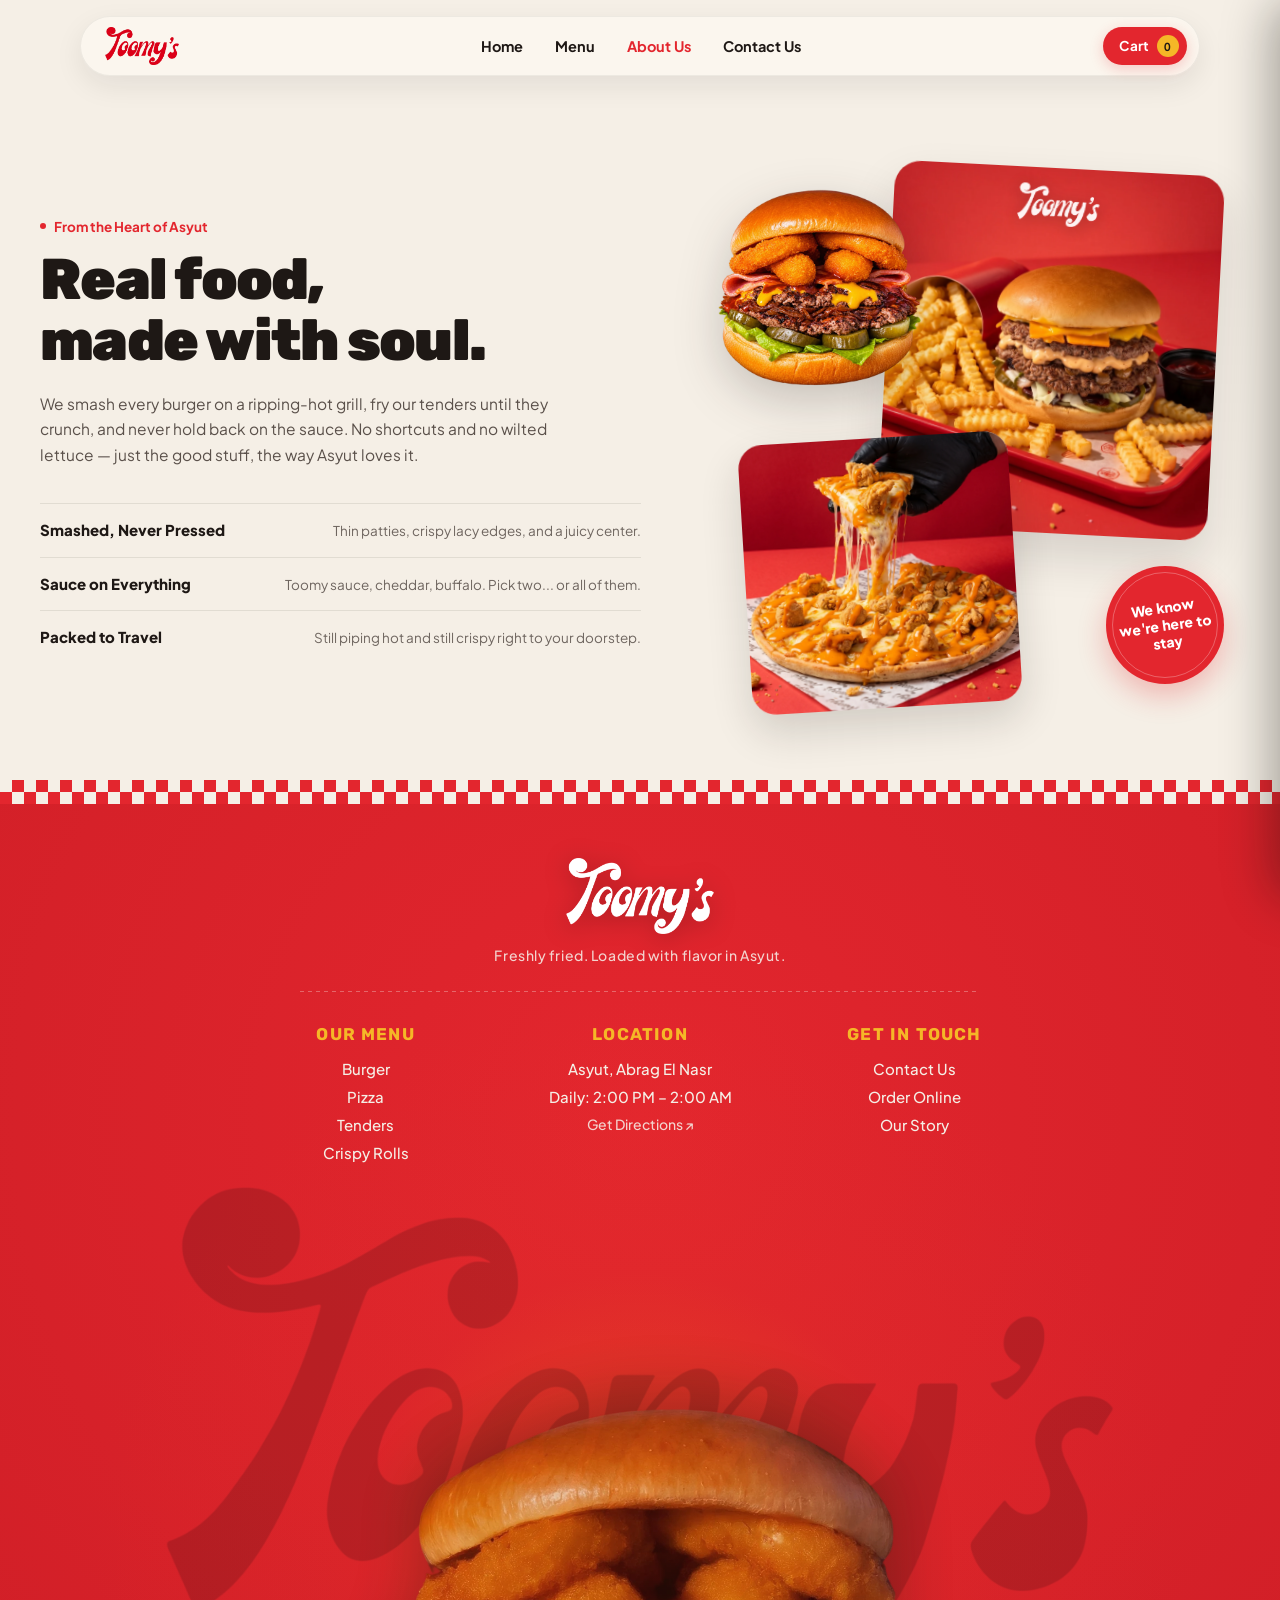
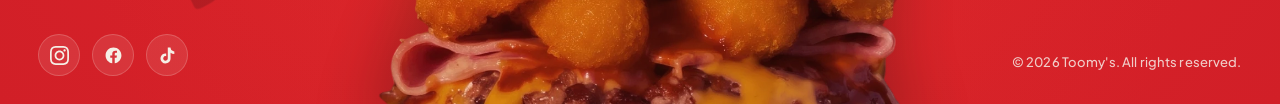
==== commit 3501ec95: "Toomy's Final" ====
--- a/about.html
+++ b/about.html
@@ -227,7 +227,7 @@
       </nav>
     </div>
 
-    <div class="footer-watermark" aria-hidden="true">Toomy's</div>
+    <img src="assets/logo-main.webp" alt="" aria-hidden="true" class="footer-watermark" draggable="false" />
 
     <div class="footer-bottom-zone">
       <div class="footer-socials" aria-label="Social Media Links">
--- a/css/style.css
+++ b/css/style.css
@@ -116,7 +116,7 @@
   max-width: 1120px;
   height: 60px;
   border-radius: 9999px;
-  z-index: 50;
+  z-index: 1000;
 
   background-color: #FBF6EE;
   border: 1px solid rgba(30, 24, 21, 0.06);
@@ -325,7 +325,7 @@
   position: fixed;
   inset: 0;
   background-color: #E3262E;
-  z-index: 45;
+  z-index: 900;
   opacity: 0;
   visibility: hidden;
   pointer-events: none;
@@ -338,6 +338,19 @@
   pointer-events: auto;
 }
 
+body.is-mobile-menu-open {
+  overflow: hidden;
+}
+
+body.is-mobile-menu-open main.hero {
+  pointer-events: none;
+}
+
+body.is-mobile-menu-open .floating-navbar,
+body.is-mobile-menu-open .mobile-takeover {
+  pointer-events: auto;
+}
+
 .mobile-takeover-inner {
   width: 100%;
   height: 100%;
@@ -360,9 +373,10 @@
 }
 
 .mobile-takeover-link {
-  font-family: var(--font-body);
+  font-family: "Rubik", "Plus Jakarta Sans", sans-serif;
   font-size: 36px;
-  font-weight: 700;
+  font-weight: 900;
+  letter-spacing: -0.02em;
   line-height: 1.25;
   color: #FFFFFF;
   text-decoration: none;
@@ -510,7 +524,7 @@
    ========================================= */
 .hero-center {
   position: relative;
-  z-index: 50;
+  z-index: 2;
   flex: 1;
   padding: clamp(3.5rem, 11vh, 7.5rem) var(--gutter) 0; /* Pushes logo + slogan lower */
   display: flex;
@@ -543,11 +557,11 @@
 
 .hero-slogan {
   max-width: 560px;
-  font-family: var(--font-rounded);
+  font-family: "Rubik", "Plus Jakarta Sans", sans-serif;
   font-size: clamp(1.25rem, 2vw, 1.65rem);
-  font-weight: 400;
+  font-weight: 700;
   line-height: 1.3;
-  letter-spacing: 0.02em;
+  letter-spacing: -0.01em;
   color: rgba(248, 245, 240, 0.92);
   margin-bottom: 0; /* Removed fixed margin so auto-centering handles the gap */
   animation: fadeSlideUp 0.8s var(--ease-out-expo) 0.12s both;
@@ -574,33 +588,73 @@
   border-radius: 999px;
   border: 1.5px solid #ffffff;
   overflow: hidden;
-  z-index: 1;
   transition:
-    color 0.35s var(--ease-out-expo),
     transform 0.3s var(--ease-out-expo),
     box-shadow 0.35s ease;
 }
 
-/* Smooth sliding white fill layer */
+/* Smooth sliding white fill layer on z-index: 1 */
 .btn-order::before {
   content: "";
   position: absolute;
   inset: 0;
-  background: linear-gradient(135deg, #ffffff 0%, var(--color-bg-canvas) 100%);
+  background-color: #ffffff;
   transform: scaleX(0);
   transform-origin: left center;
   transition: transform 0.38s var(--ease-out-expo);
-  z-index: -1;
-}
-
-.btn-order:hover {
-  color: var(--bg-base); /* Dark text on white fill */
+  z-index: 1;
+  pointer-events: none;
+}
+
+/* Dual-label CSS Grid cell on z-index: 2 (zero width jitter) */
+.btn-order-labels {
+  position: relative;
+  z-index: 2;
+  display: inline-grid;
+  place-items: center;
+}
+
+.btn-order-text {
+  grid-area: 1 / 1;
+  white-space: nowrap;
+  transition:
+    opacity 250ms ease,
+    transform 250ms ease;
+}
+
+.btn-order-text-default {
+  color: #ffffff;
+  opacity: 1;
+  transform: translateY(0);
+}
+
+.btn-order-text-hover {
+  color: #1e1815;
+  opacity: 0;
+  transform: translateY(6px);
+}
+
+.btn-order:hover,
+.btn-order:focus-visible {
   transform: translateY(-2px);
   box-shadow: 0 12px 28px rgba(255, 255, 255, 0.22);
 }
 
-.btn-order:hover::before {
+.btn-order:hover::before,
+.btn-order:focus-visible::before {
   transform: scaleX(1);
+}
+
+.btn-order:hover .btn-order-text-default,
+.btn-order:focus-visible .btn-order-text-default {
+  opacity: 0;
+  transform: translateY(-6px);
+}
+
+.btn-order:hover .btn-order-text-hover,
+.btn-order:focus-visible .btn-order-text-hover {
+  opacity: 1;
+  transform: translateY(0);
 }
 
 .btn-order:active {
@@ -842,9 +896,9 @@
 
 .menu-stars-heading {
   color: var(--color-espresso);
-  font-family: var(--font-display); letter-spacing: var(--heading-letter-spacing);
+  font-family: "Rubik", "Plus Jakarta Sans", sans-serif;
   font-size: clamp(40px, 4vw, 60px);
-  font-weight: 400;
+  font-weight: 900;
   line-height: 1.02;
   letter-spacing: -0.03em;
 }
@@ -1361,6 +1415,7 @@
   justify-content: space-between;
   align-items: center;
   overflow: hidden;
+  isolation: isolate;
   padding-top: clamp(44px, 6vh, 64px);
 }
 
@@ -1505,16 +1560,16 @@
 /* --- Oversized Subtle Brand Watermark Behind the Burger --- */
 .footer-watermark {
   position: absolute;
-  bottom: 14vh;
   left: 50%;
+  bottom: clamp(12px, 2.5vw, 36px);
   transform: translateX(-50%);
-  font-family: var(--font-display); letter-spacing: var(--heading-letter-spacing);
-  font-size: clamp(5.5rem, 17vw, 15rem);
-  font-weight: 800;
-  letter-spacing: 0.04em;
-  line-height: 0.85;
-  color: rgba(255, 255, 255, 0.045);
-  white-space: nowrap;
+  width: clamp(320px, 74vw, 1120px);
+  max-width: none;
+  height: auto;
+  object-fit: contain;
+  filter: brightness(0);
+  opacity: 0.16;
+  mix-blend-mode: multiply;
   pointer-events: none;
   user-select: none;
   z-index: 1;
@@ -1529,11 +1584,11 @@
   align-items: flex-end;
   padding: 0 3vw;
   margin-top: auto;
-  z-index: 2;
 }
 
 /* Tactile Circular Social Badges */
 .footer-socials {
+  position: relative;
   justify-self: start;
   display: inline-flex;
   align-items: center;
@@ -1568,6 +1623,8 @@
 
 /* Center-Bottom Burger Visual */
 .footer-burger-wrap {
+  position: relative;
+  z-index: 2;
   justify-self: center;
   width: clamp(380px, 44vw, 620px);
   display: flex;
@@ -1599,6 +1656,7 @@
 
 /* Bottom-Right Copyright */
 .footer-copyright {
+  position: relative;
   justify-self: end;
   padding-bottom: 34px;
   font-family: var(--font-body);
@@ -2095,18 +2153,18 @@
 /* 2. Upper-Left Zone — Brand Red Scalloped VIP Newsletter Ticket */
 .newsletter-ticket {
   position: absolute;
-  top: 53%;
-  left: clamp(48px, 8vw, 130px);
-  width: clamp(560px, 43vw, 640px);
-  min-height: 370px;
-  padding: 40px 36px 34px;
+  top: 50%;
+  left: clamp(22px, 2.4vw, 52px);
+  width: clamp(580px, 44vw, 720px);
+  min-height: 416px;
+  padding: 44px 40px 38px;
   transform: translateY(-50%) rotate(-2.5deg);
   z-index: 10;
   background-color: #E3262E;
-  border-radius: 24px;
+  border-radius: 26px;
   box-shadow:
-    0 24px 52px rgba(30, 24, 21, 0.18),
-    0 8px 20px rgba(30, 24, 21, 0.1);
+    0 26px 56px rgba(30, 24, 21, 0.19),
+    0 8px 22px rgba(30, 24, 21, 0.11);
   display: flex;
   flex-direction: column;
   transition:
@@ -2114,14 +2172,14 @@
     box-shadow 280ms cubic-bezier(0.22, 1, 0.36, 1),
     opacity 340ms cubic-bezier(0.22, 1, 0.36, 1);
 
-  /* Two die-cut semicircular notches (14px radius) locked to dashed perforation line (34px bottom pad + 58px pill + 22px margin = 114px) */
+  /* Two die-cut semicircular notches (15px radius) locked to perforation line (38px bottom pad + 62px pill + 26px margin = 126px) */
   -webkit-mask-image:
-    radial-gradient(circle 14px at 0 calc(100% - 114px), transparent 13.5px, #000 14px),
-    radial-gradient(circle 14px at 100% calc(100% - 114px), transparent 13.5px, #000 14px);
+    radial-gradient(circle 15px at 0 calc(100% - 126px), transparent 14.5px, #000 15px),
+    radial-gradient(circle 15px at 100% calc(100% - 126px), transparent 14.5px, #000 15px);
   -webkit-mask-composite: source-in;
   mask-image:
-    radial-gradient(circle 14px at 0 calc(100% - 114px), transparent 13.5px, #000 14px),
-    radial-gradient(circle 14px at 100% calc(100% - 114px), transparent 13.5px, #000 14px);
+    radial-gradient(circle 15px at 0 calc(100% - 126px), transparent 14.5px, #000 15px),
+    radial-gradient(circle 15px at 100% calc(100% - 126px), transparent 14.5px, #000 15px);
   mask-composite: intersect;
 }
 
@@ -2133,8 +2191,8 @@
 .newsletter-ticket:hover {
   transform: translateY(calc(-50% - 3px)) rotate(-1.5deg);
   box-shadow:
-    0 30px 60px rgba(30, 24, 21, 0.22),
-    0 10px 24px rgba(30, 24, 21, 0.12);
+    0 32px 64px rgba(30, 24, 21, 0.23),
+    0 10px 26px rgba(30, 24, 21, 0.13);
 }
 
 /* Upper Ticket Body: Left Stamp Column + Right-Aligned Copy Block */
@@ -2143,7 +2201,7 @@
   display: flex;
   align-items: flex-start;
   justify-content: space-between;
-  gap: 22px;
+  gap: 24px;
   padding: 0;
 }
 
@@ -2152,15 +2210,15 @@
   display: flex;
   flex-direction: column;
   align-items: center;
-  gap: 12px;
+  gap: 14px;
   flex-shrink: 0;
   user-select: none;
 }
 
 .ticket-stamp {
   position: relative;
-  width: 106px;
-  height: 106px;
+  width: 116px;
+  height: 116px;
   border-radius: 50%;
   background-color: #F5B727;
   box-shadow:
@@ -2176,7 +2234,7 @@
 .ticket-stamp-text {
   display: block;
   font-family: var(--font-body);
-  font-size: 13.5px;
+  font-size: 14.5px;
   font-weight: 900;
   line-height: 1.12;
   letter-spacing: 0.03em;
@@ -2189,12 +2247,12 @@
   display: inline-flex;
   align-items: center;
   justify-content: center;
-  padding: 4px 11px;
+  padding: 5px 13px;
   border-radius: 9999px;
   background-color: rgba(255, 255, 255, 0.16);
   border: 1px solid rgba(255, 255, 255, 0.34);
   font-family: var(--font-body);
-  font-size: 9.5px;
+  font-size: 10px;
   font-weight: 800;
   letter-spacing: 0.1em;
   text-transform: uppercase;
@@ -2215,19 +2273,19 @@
 .ticket-eyebrow {
   display: inline-flex;
   align-items: center;
-  gap: 7px;
+  gap: 8px;
   font-family: var(--font-body);
-  font-size: 11.5px;
+  font-size: 12.5px;
   font-weight: 800;
   letter-spacing: 0.08em;
   text-transform: uppercase;
   color: #F5B727;
-  margin-bottom: 8px;
+  margin-bottom: 10px;
 }
 
 .ticket-eyebrow-dot {
-  width: 6px;
-  height: 6px;
+  width: 7px;
+  height: 7px;
   border-radius: 50%;
   background-color: #F5B727;
   flex-shrink: 0;
@@ -2235,28 +2293,28 @@
 
 .ticket-headline {
   font-family: var(--font-display);
-  font-size: clamp(27px, 2.35vw, 33px);
+  font-size: clamp(30px, 2.6vw, 38px);
   font-weight: 900;
   line-height: 1.03;
   letter-spacing: -0.02em;
   text-transform: uppercase;
   color: #FFFFFF;
-  margin-bottom: 12px;
+  margin-bottom: 14px;
 }
 
 .ticket-desc {
-  max-width: 390px;
+  max-width: 430px;
   font-family: var(--font-body);
-  font-size: 13.5px;
+  font-size: 14.5px;
   font-weight: 400;
-  line-height: 1.5;
+  line-height: 1.52;
   color: rgba(255, 255, 255, 0.92);
 }
 
 /* Subtle Translucent White Dashed Perforation Line Linking Side Notches */
 .ticket-perforation-line {
-  width: calc(100% + 36px);
-  margin: 26px -18px 22px;
+  width: calc(100% + 44px);
+  margin: 30px -22px 26px;
   border-top: 1.5px dashed rgba(255, 255, 255, 0.45);
 }
 
@@ -2268,14 +2326,14 @@
 
 .ticket-pill-form {
   width: 100%;
-  height: 58px;
+  height: 62px;
   background-color: #FFFFFF;
   border-radius: 9999px;
-  padding: 6px 6px 6px 22px;
+  padding: 6px 6px 6px 24px;
   display: flex;
   align-items: center;
   justify-content: space-between;
-  gap: 10px;
+  gap: 12px;
   box-shadow: 0 8px 22px rgba(30, 24, 21, 0.14);
 }
 
@@ -2287,7 +2345,7 @@
   background: transparent;
   padding: 0;
   font-family: var(--font-body);
-  font-size: 14.5px;
+  font-size: 15.5px;
   font-weight: 500;
   letter-spacing: 0.02em;
   color: #1E1815;
@@ -2300,14 +2358,14 @@
 
 .subscribe-btn {
   margin-left: auto;
-  height: 46px;
-  padding: 0 14px 0 22px;
+  height: 50px;
+  padding: 0 16px 0 24px;
   border: none;
   border-radius: 9999px;
   background-color: #E3262E;
   color: #FFFFFF;
   font-family: var(--font-body);
-  font-size: 12.5px;
+  font-size: 13.5px;
   font-weight: 800;
   letter-spacing: 0.05em;
   text-transform: uppercase;
@@ -2330,12 +2388,12 @@
 }
 
 .subscribe-arrow-badge {
-  width: 24px;
-  height: 24px;
+  width: 26px;
+  height: 26px;
   border-radius: 50%;
   background-color: #FFFFFF;
   color: #E3262E;
-  font-size: 13px;
+  font-size: 14px;
   font-weight: 900;
   line-height: 1;
   display: inline-flex;
@@ -2353,9 +2411,9 @@
   position: absolute;
   left: 0;
   right: 0;
-  bottom: -24px;
+  bottom: -26px;
   font-family: var(--font-body);
-  font-size: 11.5px;
+  font-size: 12px;
   font-weight: 700;
   line-height: 1.2;
   text-align: center;
@@ -2419,8 +2477,8 @@
 
 .hungry-cta-block {
   position: absolute;
-  bottom: 64px;
-  right: clamp(340px, 26vw, 450px);
+  bottom: 56px;
+  right: clamp(290px, 22.5vw, 410px);
   z-index: 10;
   display: flex;
   flex-direction: column;
@@ -2501,19 +2559,21 @@
   transform: scale(1.08) translateX(2px);
 }
 
-/* Laptop / Compact Desktop Bridge (1024px – 1359px) */
-@media (max-width: 1359px) and (min-width: 1024px) {
+/* Laptop / Compact Desktop Bridge (1024px – 1399px) */
+@media (max-width: 1399px) and (min-width: 1024px) {
   .newsletter-ticket {
-    top: 53%;
-    left: 40px;
-    width: clamp(490px, 43vw, 560px);
-    padding: 36px 30px 30px;
+    top: 49%;
+    left: 24px;
+    width: clamp(500px, 43vw, 590px);
+    min-height: 385px;
+    padding: 36px 32px 32px;
+    /* 32px bottom pad + 58px pill + 22px perforation bottom margin = 112px */
     -webkit-mask-image:
-      radial-gradient(circle 14px at 0 calc(100% - 110px), transparent 13.5px, #000 14px),
-      radial-gradient(circle 14px at 100% calc(100% - 110px), transparent 13.5px, #000 14px);
+      radial-gradient(circle 14px at 0 calc(100% - 112px), transparent 13.5px, #000 14px),
+      radial-gradient(circle 14px at 100% calc(100% - 112px), transparent 13.5px, #000 14px);
     mask-image:
-      radial-gradient(circle 14px at 0 calc(100% - 110px), transparent 13.5px, #000 14px),
-      radial-gradient(circle 14px at 100% calc(100% - 110px), transparent 13.5px, #000 14px);
+      radial-gradient(circle 14px at 0 calc(100% - 112px), transparent 13.5px, #000 14px),
+      radial-gradient(circle 14px at 100% calc(100% - 112px), transparent 13.5px, #000 14px);
   }
 
   .ticket-upper-body {
@@ -2521,17 +2581,30 @@
   }
 
   .ticket-stamp {
-    width: 94px;
-    height: 94px;
+    width: 100px;
+    height: 100px;
   }
 
   .ticket-headline {
-    font-size: 26px;
+    font-size: clamp(26px, 2.3vw, 31px);
+  }
+
+  .ticket-perforation-line {
+    width: calc(100% + 36px);
+    margin: 26px -18px 22px;
+  }
+
+  .ticket-pill-form {
+    height: 58px;
+  }
+
+  .subscribe-btn {
+    height: 46px;
   }
 
   .hungry-cta-block {
-    bottom: 52px;
-    right: clamp(280px, 24vw, 350px);
+    bottom: 48px;
+    right: clamp(230px, 20vw, 310px);
   }
 
   .hungry-eyebrow {
@@ -2758,7 +2831,7 @@
   background-color: rgba(13, 11, 10, 0.54);
   backdrop-filter: blur(3px);
   -webkit-backdrop-filter: blur(3px);
-  z-index: 140;
+  z-index: 1100;
   opacity: 0;
   visibility: hidden;
   pointer-events: none;
@@ -2785,7 +2858,7 @@
   font-family: var(--font-body);
   border-radius: 26px 0 0 26px;
   box-shadow: -18px 0 48px rgba(13, 11, 10, 0.34);
-  z-index: 150;
+  z-index: 1150;
   display: flex;
   flex-direction: column;
   padding: 24px 26px 26px;
@@ -3356,9 +3429,9 @@
 }
 
 .menu-hero-title {
-  font-family: "Fredoka", "Plus Jakarta Sans", sans-serif;
+  font-family: "Rubik", "Plus Jakarta Sans", sans-serif;
   font-size: clamp(3.6rem, 7.2vw, 6.6rem); /* ~88px–106px on desktop */
-  font-weight: 700;
+  font-weight: 900;
   line-height: 0.95;
   letter-spacing: -0.03em;
   color: #e3262e;
@@ -3878,7 +3951,7 @@
 .qv-overlay {
   position: fixed;
   inset: 0;
-  z-index: 160;
+  z-index: 1200;
   background-color: rgba(20, 16, 14, 0.58);
   backdrop-filter: blur(4px);
   -webkit-backdrop-filter: blur(4px);
@@ -4310,26 +4383,77 @@
 @media (max-width: 780px) {
   .qv-overlay {
     padding: 16px;
+    overflow-y: auto;
+    -webkit-overflow-scrolling: touch;
+    touch-action: pan-y;
   }
 
   .qv-dialog {
-    grid-template-columns: 1fr;
+    position: relative;
+    width: 100%;
     min-height: 0;
+    max-height: calc(100vh - 32px);
+    max-height: calc(100dvh - 32px);
+    display: flex;
+    flex-direction: column;
+    overflow: hidden;
   }
 
   .qv-showcase-pane {
-    padding: 24px 20px;
-    min-height: 210px;
+    max-height: 190px;
+    min-height: 0;
+    flex-shrink: 0;
+    padding: 16px 20px;
+  }
+
+  .qv-badge {
+    top: 14px;
+    left: 14px;
+  }
+
+  .qv-close-btn {
+    top: 14px;
+    right: 14px;
+    z-index: 6;
   }
 
   .qv-image {
-    width: 65%;
-    max-width: 210px;
-    max-height: 180px;
+    width: 62%;
+    max-width: 195px;
+    max-height: 152px;
   }
 
   .qv-details-pane {
-    padding: 24px 22px 22px;
+    position: static;
+    flex: 1 1 auto;
+    min-height: 0;
+    padding: 0;
+    display: flex;
+    flex-direction: column;
+    overflow: hidden;
+  }
+
+  .qv-scroll-content {
+    flex: 1 1 auto;
+    min-height: 0;
+    width: 100%;
+    overflow-y: auto;
+    -webkit-overflow-scrolling: touch;
+    overscroll-behavior: contain;
+    touch-action: pan-y;
+    padding: 20px 20px 18px;
+  }
+
+  .qv-purchase-row {
+    flex-shrink: 0;
+    position: sticky;
+    bottom: 0;
+    z-index: 5;
+    width: 100%;
+    background: #f5efe6;
+    border-top: 1px solid rgba(30, 24, 21, 0.1);
+    padding: 14px 20px;
+    margin-top: 0;
   }
 }
 
@@ -5326,7 +5450,7 @@
   background-color: rgba(13, 11, 10, 0.54);
   backdrop-filter: blur(3px);
   -webkit-backdrop-filter: blur(3px);
-  z-index: 160;
+  z-index: 1200;
   opacity: 0;
   visibility: hidden;
   pointer-events: none;
@@ -5351,7 +5475,7 @@
   border-radius: 26px;
   padding: 24px;
   box-shadow: 0 24px 60px rgba(13, 11, 10, 0.32);
-  z-index: 170;
+  z-index: 1250;
   display: flex;
   flex-direction: column;
   opacity: 0;
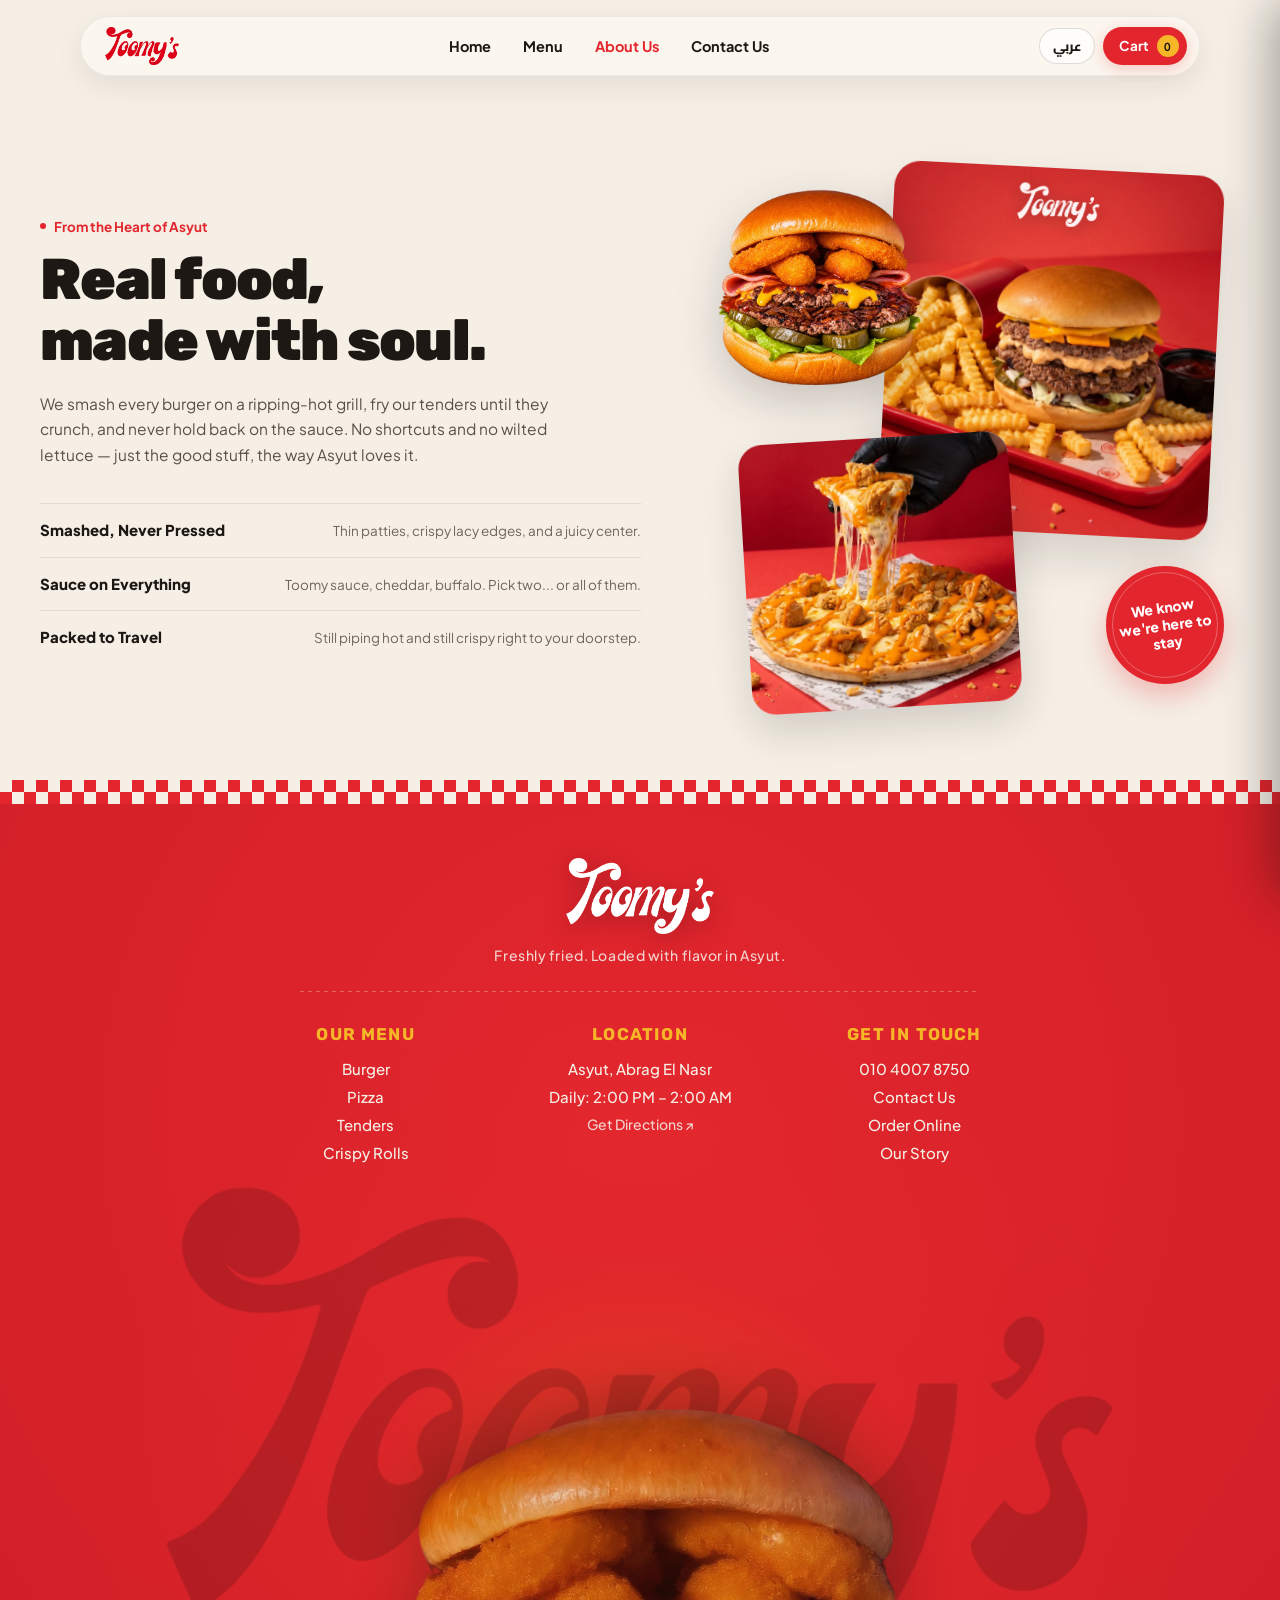
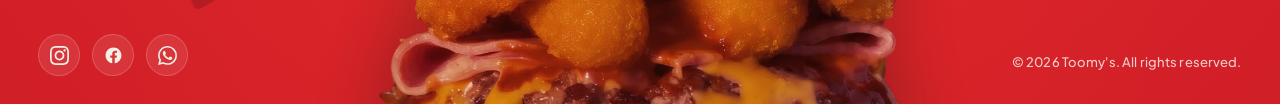
==== commit 3b09d339: "add multi-language RTL support, menu data, and image assets" ====
--- a/about.html
+++ b/about.html
@@ -12,8 +12,10 @@
     href="https://fonts.googleapis.com/css2?family=Archivo+Black&family=Cormorant+Garamond:wght@400;500;600&family=Fredoka:wght@600;700&family=Plus+Jakarta+Sans:wght@400;500;600;700;800&family=Rubik:wght@700;800;900&display=swap"
     rel="stylesheet"
   />
-  <link href="https://fonts.googleapis.com/css2?family=Yellowtail&display=swap" rel="stylesheet">
+  <link href="https://fonts.googleapis.com/css2?family=Cairo:wght@400;500;600;700;800;900&family=Marhey:wght@600;700&family=Yellowtail&display=swap" rel="stylesheet">
   <link rel="stylesheet" href="css/style.css" />
+  <link rel="stylesheet" href="css/rtl.css" />
+  <script src="js/i18n.js"></script>
 </head>
 <body class="about-page-body">
 
@@ -205,7 +207,7 @@
             <li><span class="footer-info-text">Daily: 2:00 PM – 2:00 AM</span></li>
             <li>
               <a
-                href="https://maps.google.com/?q=Abrag+El+Nasr+Asyut"
+                href="https://www.google.com/maps/search/?api=1&amp;query=27.18261,31.18335"
                 target="_blank"
                 rel="noopener"
                 class="footer-link footer-map-link"
@@ -219,6 +221,7 @@
         <div class="footer-col">
           <h3 class="footer-col-heading">GET IN TOUCH</h3>
           <ul class="footer-col-list">
+            <li><a href="tel:+201040078750" class="footer-link footer-phone-link" dir="ltr">010 4007 8750</a></li>
             <li><a href="newsletter.html" class="footer-link">Contact Us</a></li>
             <li><a href="menu.html" class="footer-link">Order Online</a></li>
             <li><a href="about.html" class="footer-link">Our Story</a></li>
@@ -227,12 +230,12 @@
       </nav>
     </div>
 
-    <img src="assets/logo-main.webp" alt="" aria-hidden="true" class="footer-watermark" draggable="false" />
+    <img loading="lazy" decoding="async" src="assets/logo-main.webp" alt="" aria-hidden="true" class="footer-watermark" draggable="false" />
 
     <div class="footer-bottom-zone">
       <div class="footer-socials" aria-label="Social Media Links">
         <a
-          href="https://www.instagram.com/"
+          href="https://www.instagram.com/toomyseg"
           target="_blank"
           rel="noopener"
           class="footer-social-link"
@@ -256,20 +259,20 @@
         </a>
 
         <a
-          href="https://www.tiktok.com/"
+          href="https://wa.me/201040078750"
           target="_blank"
           rel="noopener"
           class="footer-social-link"
-          aria-label="TikTok"
+          aria-label="WhatsApp"
         >
           <svg viewBox="0 0 24 24" width="19" height="19" fill="currentColor">
-            <path d="M19.59 6.69a4.83 4.83 0 0 1-3.77-4.25V2h-3.45v13.67a2.89 2.89 0 0 1-5.2 1.74 2.89 2.89 0 0 1 2.31-4.64 2.93 2.93 0 0 1 .88.13V9.4a6.84 6.84 0 0 0-1-.05A6.33 6.33 0 0 0 5 20.1a6.34 6.34 0 0 0 10.86-4.43v-7a8.16 8.16 0 0 0 4.77 1.52v-3.4a4.85 4.85 0 0 1-1-.1z"/>
+            <path d="M17.472 14.382c-.297-.149-1.758-.867-2.03-.967-.273-.099-.471-.148-.67.15-.197.297-.767.966-.94 1.164-.173.199-.347.223-.644.075-.297-.15-1.255-.463-2.39-1.475-.883-.788-1.48-1.761-1.653-2.059-.173-.297-.018-.458.13-.606.134-.133.298-.347.446-.52.149-.174.198-.298.298-.497.099-.198.05-.371-.025-.52-.075-.149-.669-1.612-.916-2.207-.242-.579-.487-.5-.669-.51-.173-.008-.371-.01-.57-.01-.198 0-.52.074-.792.372-.272.297-1.04 1.016-1.04 2.479 0 1.462 1.065 2.875 1.213 3.074.149.198 2.096 3.2 5.077 4.487.709.306 1.262.489 1.694.625.712.227 1.36.195 1.871.118.571-.085 1.758-.719 2.006-1.413.248-.694.248-1.289.173-1.413-.074-.124-.272-.198-.57-.347m-5.421 7.403h-.004a9.87 9.87 0 01-5.031-1.378l-.361-.214-3.741.982.998-3.648-.235-.374a9.86 9.86 0 01-1.51-5.26c.001-5.45 4.436-9.884 9.888-9.884 2.64 0 5.122 1.03 6.988 2.898a9.825 9.825 0 012.893 6.994c-.003 5.45-4.437 9.884-9.885 9.884m8.413-18.297A11.815 11.815 0 0012.05 0C5.495 0 .16 5.335.157 11.892c0 2.096.547 4.142 1.588 5.945L.057 24l6.305-1.654a11.882 11.882 0 005.683 1.448h.005c6.554 0 11.89-5.335 11.893-11.893a11.821 11.821 0 00-3.48-8.413z"/>
           </svg>
         </a>
       </div>
 
       <div class="footer-burger-wrap" id="footerBurger">
-        <img
+        <img loading="lazy" decoding="async"
           src="assets/Toomy's noBG/toomy-footer.webp"
           alt="Toomy's Signature Burger"
           class="footer-burger-img"
--- a/css/style.css
+++ b/css/style.css
@@ -6507,4 +6507,1934 @@
   .pdp-upsell-grid {
     grid-template-columns: 1fr;
   }
-}+}
+
+/* =========================================================
+   CONTACT / FIND US SECTION (newsletter.html)
+   Same language as the rest of the site: cream canvas,
+   brand-red ticket accents, Rubik display, rounded pills.
+   ========================================================= */
+.contact-section {
+  background: var(--color-bg-canvas);
+  padding: clamp(64px, 10vh, 112px) var(--gutter) clamp(72px, 11vh, 120px);
+}
+
+.contact-inner {
+  max-width: 1180px;
+  margin: 0 auto;
+}
+
+.contact-head {
+  max-width: 640px;
+  margin: 0 auto clamp(36px, 6vh, 56px);
+  text-align: center;
+}
+
+.contact-title {
+  font-family: var(--font-display);
+  font-weight: 900;
+  font-size: clamp(34px, 5vw, 58px);
+  line-height: 1.02;
+  letter-spacing: var(--heading-letter-spacing);
+  color: var(--color-text-primary);
+}
+
+.contact-lede {
+  margin-top: 14px;
+  font-size: clamp(15px, 1.3vw, 17px);
+  line-height: 1.6;
+  color: var(--color-text-body);
+}
+
+.contact-grid {
+  display: flex;
+  justify-content: center;
+}
+
+.contact-grid .tablet-stage {
+  width: 100%;
+  max-width: 880px;
+  gap: clamp(22px, 3.5vh, 32px);
+}
+
+.contact-grid .tablet {
+  max-width: none;
+}
+
+/* Three round social buttons under the tablet */
+.tablet-socials {
+  display: flex;
+  justify-content: center;
+  gap: 16px;
+}
+
+.tablet-social {
+  width: 54px;
+  height: 54px;
+  border-radius: 50%;
+  display: grid;
+  place-items: center;
+  color: var(--color-white);
+  background: var(--color-text-primary);
+  box-shadow: 0 10px 22px rgba(30, 24, 21, 0.16);
+  transition:
+    transform 420ms var(--ease-soft, cubic-bezier(0.22, 1, 0.36, 1)),
+    background-color 320ms ease,
+    box-shadow 420ms ease;
+}
+
+.tablet-social:hover,
+.tablet-social:focus-visible {
+  transform: translateY(-3px);
+  box-shadow: 0 16px 30px rgba(30, 24, 21, 0.2);
+}
+
+.tablet-social:focus-visible {
+  outline: 2px solid var(--color-brand-red);
+  outline-offset: 3px;
+}
+
+.tablet-social-facebook:hover,
+.tablet-social-facebook:focus-visible {
+  background: #1877f2;
+}
+
+.tablet-social-instagram:hover,
+.tablet-social-instagram:focus-visible {
+  background: radial-gradient(circle at 30% 107%, #fdf497 0%, #fd5949 45%, #d6249f 60%, #285aeb 90%);
+}
+
+.tablet-social-whatsapp:hover,
+.tablet-social-whatsapp:focus-visible {
+  background: #1fb855;
+}
+
+.tablet-social:active {
+  transform: scale(0.94);
+}
+
+/* =========================================================
+   MENU — COMPACT PHONE LAYOUT (≤ 600px)
+   One tall card per row made the menu endless on phones.
+   Cards become short horizontal rows: photo on the side,
+   name / description / price + Add next to it.
+   ========================================================= */
+@media (max-width: 600px) {
+  .menu-grid,
+  .pdp-upsell-grid {
+    grid-template-columns: 1fr;
+    gap: 12px;
+  }
+
+  .menu-grid .menu-card,
+  .pdp-upsell-grid .menu-card {
+    display: grid;
+    grid-template-columns: 118px minmax(0, 1fr);
+    grid-template-areas:
+      "media body"
+      "media footer";
+    column-gap: 14px;
+    row-gap: 8px;
+    padding: 12px;
+    border-radius: 20px;
+  }
+
+  .menu-grid .menu-card-media,
+  .pdp-upsell-grid .menu-card-media {
+    grid-area: media;
+    height: auto;
+    min-height: 118px;
+    margin: 0;
+    border-radius: 14px;
+    background: rgba(255, 255, 255, 0.12);
+    align-self: stretch;
+    overflow: hidden;
+  }
+
+  .menu-grid .theme-cream .menu-card-media,
+  .pdp-upsell-grid .theme-cream .menu-card-media {
+    background: rgba(30, 24, 21, 0.04);
+  }
+
+  .menu-grid .menu-card-img,
+  .pdp-upsell-grid .menu-card-img {
+    width: 112%;
+    height: 100%;
+    max-height: 132px;
+    margin-top: 14px;
+    filter: drop-shadow(0 8px 12px rgba(20, 14, 11, 0.22));
+  }
+
+  .menu-grid .menu-card-badge,
+  .pdp-upsell-grid .menu-card-badge {
+    top: 6px;
+    left: 6px;
+    max-width: calc(100% - 12px);
+    padding: 3px 8px;
+    font-size: 9.5px;
+    overflow: hidden;
+    text-overflow: ellipsis;
+    white-space: nowrap;
+  }
+
+  [dir="rtl"] .menu-grid .menu-card-badge,
+  [dir="rtl"] .pdp-upsell-grid .menu-card-badge {
+    left: auto;
+    right: 6px;
+  }
+
+  /* Tapping the card already opens the product page */
+  .menu-grid .menu-qv-btn,
+  .pdp-upsell-grid .menu-qv-btn {
+    display: none;
+  }
+
+  .menu-grid .menu-card-body,
+  .pdp-upsell-grid .menu-card-body {
+    grid-area: body;
+    margin: 0;
+    padding-top: 2px;
+  }
+
+  .menu-grid .menu-card-sub,
+  .pdp-upsell-grid .menu-card-sub {
+    font-size: 9.5px;
+    margin-bottom: 2px;
+    white-space: nowrap;
+    overflow: hidden;
+    text-overflow: ellipsis;
+  }
+
+  .menu-grid .menu-card-title,
+  .pdp-upsell-grid .menu-card-title {
+    font-size: 17px;
+  }
+
+  .menu-grid .menu-card-desc,
+  .pdp-upsell-grid .menu-card-desc {
+    font-size: 12px;
+    margin-top: 4px;
+  }
+
+  .menu-grid .menu-card-footer,
+  .pdp-upsell-grid .menu-card-footer {
+    grid-area: footer;
+    align-self: end;
+    padding-top: 8px;
+  }
+
+  .menu-grid .menu-card-price,
+  .pdp-upsell-grid .menu-card-price {
+    font-size: 16px;
+  }
+
+  .menu-grid .menu-card-cta,
+  .pdp-upsell-grid .menu-card-cta {
+    min-width: 84px;
+    height: 34px;
+    padding: 0 14px;
+    font-size: 12.5px;
+  }
+
+  /* No hover lift on touch — just a soft press */
+  .menu-grid .menu-card:hover,
+  .pdp-upsell-grid .menu-card:hover {
+    transform: none;
+    box-shadow: none;
+  }
+
+  .menu-grid .menu-card:hover .menu-card-img,
+  .pdp-upsell-grid .menu-card:hover .menu-card-img {
+    transform: none;
+  }
+
+  .menu-grid .menu-card:active,
+  .pdp-upsell-grid .menu-card:active {
+    transform: scale(0.985);
+    transition-duration: 160ms;
+  }
+}
+
+
+/* =========================================================
+   CALM MOTION LAYER
+   Slow, soft easing; small distances; nothing bouncy.
+   Everything is switched off for prefers-reduced-motion.
+   ========================================================= */
+:root {
+  --ease-soft: cubic-bezier(0.22, 1, 0.36, 1);
+}
+
+/* 1. Gentle page fade-in / fade-out between pages */
+@keyframes softPageIn {
+  from { opacity: 0; }
+  to   { opacity: 1; }
+}
+
+body {
+  animation: softPageIn 520ms ease-out both;
+}
+
+body.is-leaving {
+  opacity: 0;
+  transition: opacity 220ms ease-in;
+}
+
+/* 2. Scroll reveal: fade + 16px rise (uses `translate`, so it never
+      fights an element's own hover `transform`) */
+@keyframes softRise {
+  from {
+    opacity: 0;
+    translate: 0 16px;
+  }
+  to {
+    opacity: 1;
+    translate: 0 0;
+  }
+}
+
+.has-soft-reveal .js-soft-reveal:not(.is-visible) {
+  opacity: 0;
+}
+
+.has-soft-reveal .js-soft-reveal.is-visible {
+  animation: softRise 900ms var(--ease-soft) both;
+  animation-delay: calc(var(--reveal-delay, 0) * 90ms);
+}
+
+/* 3. Calmer menu card entrance (was 0.28s, a bit snappy) */
+.menu-card {
+  animation-duration: 0.6s;
+  animation-timing-function: var(--ease-soft);
+  animation-delay: calc(min(var(--card-stagger, 0), 8) * 55ms);
+}
+
+.menu-grid {
+  transition: opacity 0.26s ease, transform 0.26s var(--ease-soft);
+}
+
+.menu-grid.is-filtering-out {
+  transform: scale(0.985);
+}
+
+/* 4. Softer, slower hover easing on shared interactive bits */
+.star-card,
+.menu-card,
+.nav-link,
+.footer-link,
+.footer-social-link {
+  transition-timing-function: var(--ease-soft);
+}
+
+@media (prefers-reduced-motion: reduce) {
+  body,
+  .has-soft-reveal .js-soft-reveal.is-visible,
+  .tablet,
+  .ios-mini-pin {
+    animation: none !important;
+  }
+
+  .has-soft-reveal .js-soft-reveal:not(.is-visible) {
+    opacity: 1;
+  }
+
+  body.is-leaving {
+    opacity: 1;
+    transition: none;
+  }
+}
+
+
+/* =========================================================
+   CONTACT — INTERACTIVE TABLET (iOS-style)
+   Everything inside the screen is sized in "design px"
+   (--px), derived from the screen width via container
+   query units, so the UI scales like a real device.
+   Landscape canvas = 800 design px wide, portrait = 440.
+   ========================================================= */
+.tablet-stage {
+  display: flex;
+  flex-direction: column;
+  align-items: center;
+  gap: 16px;
+}
+
+.tablet {
+  width: 100%;
+  max-width: 780px;
+  animation: tabletFloat 8s ease-in-out infinite;
+}
+
+@keyframes tabletFloat {
+  0%, 100% { translate: 0 0; }
+  50%      { translate: 0 -6px; }
+}
+
+.tablet-bezel {
+  position: relative;
+  aspect-ratio: 4 / 3;
+  padding: clamp(9px, 1.4vw, 15px);
+  border-radius: clamp(24px, 3.4vw, 40px);
+  background: linear-gradient(150deg, #2c2c2f 0%, #161618 60%, #0e0e10 100%);
+  box-shadow:
+    0 0 0 2px #8e8e93,
+    0 0 0 3.5px #d1d1d6,
+    inset 0 0 0 1px rgba(255, 255, 255, 0.07),
+    0 44px 80px -24px rgba(30, 24, 21, 0.5),
+    0 18px 36px rgba(30, 24, 21, 0.16);
+}
+
+.tablet-camera {
+  position: absolute;
+  top: calc(clamp(9px, 1.4vw, 15px) / 2 - 3px);
+  left: 50%;
+  width: 6px;
+  height: 6px;
+  margin-left: -3px;
+  border-radius: 50%;
+  background: #0a0a0b;
+  box-shadow: inset 0 0 0 1.5px #2c2c30;
+}
+
+.tablet-screen {
+  position: relative;
+  width: 100%;
+  height: 100%;
+  overflow: hidden;
+  border-radius: clamp(14px, 2.1vw, 26px);
+  background: #000;
+  container-type: size;
+  isolation: isolate;
+}
+
+@media (max-width: 600px) {
+  .tablet-bezel {
+    aspect-ratio: 3 / 4;
+  }
+}
+
+/* ---------- iOS root ---------- */
+.ios {
+  --px: calc(100cqw / 800);
+  --ios-blue: #007aff;
+  --ios-green: #34c759;
+  --ios-red: #ff3b30;
+  --ios-gray: #8e8e93;
+  --ios-sep: rgba(60, 60, 67, 0.14);
+  position: absolute;
+  inset: 0;
+  font-family: -apple-system, BlinkMacSystemFont, "SF Pro Text", "Segoe UI", system-ui, sans-serif;
+  color: #000;
+  -webkit-font-smoothing: antialiased;
+  -webkit-tap-highlight-color: transparent;
+  text-align: start;
+}
+
+@container (orientation: portrait) {
+  .ios {
+    --px: calc(100cqw / 440);
+  }
+}
+
+.ios button {
+  font: inherit;
+  color: inherit;
+  background: none;
+  border: 0;
+  padding: 0;
+  cursor: pointer;
+}
+
+.ios a {
+  text-decoration: none;
+  color: inherit;
+}
+
+/* ---------- Status bar ---------- */
+.ios-statusbar {
+  position: absolute;
+  inset: 0 0 auto 0;
+  z-index: 20;
+  height: calc(30 * var(--px));
+  padding: 0 calc(22 * var(--px));
+  display: flex;
+  align-items: center;
+  gap: calc(8 * var(--px));
+  font-size: calc(13 * var(--px));
+  font-weight: 600;
+  color: #fff;
+  pointer-events: none;
+  transition: color 450ms ease;
+}
+
+.ios-sb-date {
+  margin-inline-end: auto;
+}
+
+.ios-sb-icons {
+  display: inline-flex;
+  align-items: center;
+  gap: calc(6 * var(--px));
+}
+
+.ios-sb-wifi {
+  width: calc(16 * var(--px));
+  height: calc(12 * var(--px));
+}
+
+.ios-sb-battery {
+  position: relative;
+  width: calc(24 * var(--px));
+  height: calc(11.5 * var(--px));
+  border: calc(1.2 * var(--px)) solid currentColor;
+  border-radius: calc(3.5 * var(--px));
+  opacity: 0.9;
+}
+
+.ios-sb-battery::after {
+  content: "";
+  position: absolute;
+  top: 50%;
+  right: calc(-3.5 * var(--px));
+  width: calc(1.8 * var(--px));
+  height: calc(4 * var(--px));
+  border-radius: 0 2px 2px 0;
+  background: currentColor;
+  transform: translateY(-50%);
+}
+
+.ios-sb-battery span {
+  position: absolute;
+  inset: calc(1.3 * var(--px));
+  right: 18%;
+  border-radius: calc(1.5 * var(--px));
+  background: currentColor;
+}
+
+.tablet-screen:not([data-active-app="home"]) .ios-statusbar {
+  color: #000;
+}
+
+/* ---------- Views & app-open motion ---------- */
+.ios-view {
+  position: absolute;
+  inset: 0;
+  transition:
+    opacity 460ms var(--ease-soft),
+    transform 560ms var(--ease-soft),
+    filter 460ms ease,
+    visibility 0s linear 0s;
+}
+
+.ios-maps,
+.ios-contact {
+  opacity: 0;
+  visibility: hidden;
+  transform: scale(0.82);
+  transform-origin: var(--ox, 50%) var(--oy, 60%);
+  border-radius: calc(30 * var(--px));
+  overflow: hidden;
+  transition:
+    opacity 380ms var(--ease-soft),
+    transform 520ms var(--ease-soft),
+    border-radius 520ms var(--ease-soft),
+    visibility 0s linear 520ms;
+}
+
+.tablet-screen[data-active-app="maps"] .ios-maps,
+.tablet-screen[data-active-app="contact"] .ios-contact {
+  opacity: 1;
+  visibility: visible;
+  transform: none;
+  border-radius: 0;
+  transition:
+    opacity 380ms var(--ease-soft),
+    transform 560ms var(--ease-soft),
+    border-radius 560ms var(--ease-soft),
+    visibility 0s linear 0s;
+}
+
+.tablet-screen:not([data-active-app="home"]) .ios-home {
+  transform: scale(0.94);
+  filter: blur(calc(3 * var(--px))) brightness(0.85);
+}
+
+/* ---------- Home screen ---------- */
+.ios-home {
+  display: grid;
+  grid-template-columns: calc(250 * var(--px)) 1fr;
+  gap: calc(44 * var(--px));
+  align-content: start;
+  padding: calc(58 * var(--px)) calc(40 * var(--px)) calc(130 * var(--px));
+  background:
+    radial-gradient(circle at 16% 18%, rgba(245, 183, 39, 0.75), transparent 42%),
+    radial-gradient(circle at 88% 82%, rgba(92, 10, 15, 0.95), transparent 55%),
+    radial-gradient(circle at 70% 10%, rgba(255, 120, 90, 0.5), transparent 40%),
+    linear-gradient(145deg, #ef3a3f 0%, #c9161f 50%, #7a0d13 100%);
+}
+
+.ios-widgets {
+  display: flex;
+  flex-direction: column;
+  gap: calc(18 * var(--px));
+}
+
+.ios-widget {
+  position: relative;
+  min-height: calc(150 * var(--px));
+  border-radius: calc(22 * var(--px));
+  overflow: hidden;
+  display: flex;
+  flex-direction: column;
+  box-shadow: 0 calc(8 * var(--px)) calc(24 * var(--px)) rgba(40, 0, 0, 0.22);
+}
+
+.ios-widget-hours {
+  padding: calc(16 * var(--px)) calc(18 * var(--px));
+  background: #fff;
+  color: #000;
+}
+
+.ios-w-eyebrow {
+  font-size: calc(12 * var(--px));
+  font-weight: 700;
+  letter-spacing: 0.04em;
+  text-transform: uppercase;
+  color: #e3262e;
+}
+
+.ios-w-status {
+  display: inline-flex;
+  align-items: center;
+  gap: calc(6 * var(--px));
+  margin-top: calc(10 * var(--px));
+  font-size: calc(13 * var(--px));
+  font-weight: 600;
+  color: var(--ios-green);
+}
+
+.ios-w-dot {
+  width: calc(7 * var(--px));
+  height: calc(7 * var(--px));
+  border-radius: 50%;
+  background: currentColor;
+}
+
+.ios-w-status.is-closed {
+  color: var(--ios-red);
+}
+
+.ios-w-big {
+  margin-top: auto;
+  font-size: calc(26 * var(--px));
+  font-weight: 700;
+  letter-spacing: -0.01em;
+  line-height: 1.1;
+}
+
+.ios-w-sub {
+  margin-top: calc(2 * var(--px));
+  font-size: calc(13 * var(--px));
+  color: var(--ios-gray);
+}
+
+.ios-widget-map {
+  background: #ece6da;
+  text-align: start;
+  transition: transform 420ms var(--ease-soft);
+}
+
+.ios-widget-map:hover {
+  transform: scale(1.015);
+}
+
+.ios-widget-map:active {
+  transform: scale(0.97);
+}
+
+.ios-mini-map {
+  position: absolute;
+  inset: 0;
+  background:
+    radial-gradient(ellipse 30% 22% at 20% 25%, #cfe3bf 0 98%, transparent 100%),
+    radial-gradient(ellipse 18% 14% at 85% 80%, #bfd9ea 0 98%, transparent 100%),
+    #ece6da;
+}
+
+.ios-mini-road {
+  position: absolute;
+  background: #fff;
+  box-shadow: 0 0 0 calc(1 * var(--px)) rgba(0, 0, 0, 0.04);
+}
+
+.ios-mini-road.r1 {
+  left: -20%;
+  top: 34%;
+  width: 140%;
+  height: calc(9 * var(--px));
+  transform: rotate(-11deg);
+}
+
+.ios-mini-road.r2 {
+  left: -20%;
+  top: 64%;
+  width: 140%;
+  height: calc(6 * var(--px));
+  transform: rotate(7deg);
+}
+
+.ios-mini-road.r3 {
+  top: -20%;
+  left: 58%;
+  width: calc(8 * var(--px));
+  height: 140%;
+  transform: rotate(12deg);
+  background: #ffe9a8;
+}
+
+.ios-mini-pin {
+  position: absolute;
+  top: 30%;
+  left: 50%;
+  width: calc(22 * var(--px));
+  height: calc(22 * var(--px));
+  margin-left: calc(-11 * var(--px));
+  border-radius: 50% 50% 50% 0;
+  background: #e3262e;
+  border: calc(3 * var(--px)) solid #fff;
+  transform: rotate(-45deg);
+  box-shadow: 0 calc(4 * var(--px)) calc(10 * var(--px)) rgba(0, 0, 0, 0.25);
+  animation: miniPinBob 3.2s ease-in-out infinite;
+}
+
+@keyframes miniPinBob {
+  0%, 100% { translate: 0 0; }
+  50%      { translate: 0 calc(-4 * var(--px)); }
+}
+
+.ios-w-map-label {
+  position: relative;
+  margin-top: auto;
+  display: flex;
+  flex-direction: column;
+  padding: calc(10 * var(--px)) calc(14 * var(--px));
+  background: rgba(255, 255, 255, 0.86);
+  backdrop-filter: blur(10px);
+  -webkit-backdrop-filter: blur(10px);
+}
+
+.ios-w-map-title {
+  font-size: calc(14 * var(--px));
+  font-weight: 700;
+}
+
+.ios-w-map-sub {
+  font-size: calc(12 * var(--px));
+  color: var(--ios-gray);
+}
+
+.ios-app-grid {
+  display: grid;
+  grid-template-columns: repeat(4, 1fr);
+  row-gap: calc(24 * var(--px));
+  justify-items: center;
+  align-content: start;
+}
+
+.ios-app {
+  display: flex;
+  flex-direction: column;
+  align-items: center;
+  gap: calc(6 * var(--px));
+  color: #fff;
+}
+
+.ios .ios-app {
+  color: #fff;
+}
+
+.ios-icon {
+  width: calc(64 * var(--px));
+  height: calc(64 * var(--px));
+  border-radius: calc(15 * var(--px));
+  display: grid;
+  place-items: center;
+  overflow: hidden;
+  box-shadow: 0 calc(4 * var(--px)) calc(12 * var(--px)) rgba(40, 0, 0, 0.22);
+  transition: transform 420ms var(--ease-soft), filter 300ms ease;
+}
+
+.ios-icon svg {
+  width: 56%;
+  height: 56%;
+}
+
+.ios-app:hover .ios-icon {
+  transform: translateY(calc(-2 * var(--px)));
+}
+
+.ios-app:active .ios-icon {
+  transform: scale(0.9);
+  filter: brightness(0.85);
+}
+
+.ios-app:focus-visible .ios-icon {
+  outline: calc(3 * var(--px)) solid #fff;
+  outline-offset: calc(3 * var(--px));
+}
+
+.ios-app-label {
+  font-size: calc(12 * var(--px));
+  font-weight: 500;
+  white-space: nowrap;
+  text-shadow: 0 1px 2px rgba(0, 0, 0, 0.3);
+}
+
+.ios-icon-maps      { background: linear-gradient(150deg, #fdfbf4 0%, #e6efdc 100%); color: #ff3b30; }
+.ios-icon-contacts  { background: linear-gradient(180deg, #dcdce0 0%, #a9a9b0 100%); color: #f7f7fa; }
+.ios-icon-phone     { background: linear-gradient(180deg, #65f283 0%, #28c840 100%); color: #fff; }
+.ios-icon-whatsapp  { background: linear-gradient(180deg, #4fe383 0%, #1cb957 100%); color: #fff; }
+.ios-icon-instagram { background: radial-gradient(circle at 30% 107%, #fdf497 0%, #fdf497 5%, #fd5949 45%, #d6249f 60%, #285aeb 90%); color: #fff; }
+.ios-icon-facebook  { background: linear-gradient(180deg, #2d8cff 0%, #1468e0 100%); color: #fff; }
+.ios-icon-menu      { background: #fff6e8; }
+.ios-icon-menu img  { width: 82%; height: auto; }
+
+.ios-dock {
+  position: absolute;
+  left: 50%;
+  bottom: calc(24 * var(--px));
+  transform: translateX(-50%);
+  display: flex;
+  gap: calc(18 * var(--px));
+  padding: calc(12 * var(--px)) calc(16 * var(--px));
+  border-radius: calc(30 * var(--px));
+  background: rgba(255, 255, 255, 0.26);
+  border: 1px solid rgba(255, 255, 255, 0.24);
+  backdrop-filter: blur(24px) saturate(1.5);
+  -webkit-backdrop-filter: blur(24px) saturate(1.5);
+}
+
+.ios-dock .ios-icon {
+  width: calc(56 * var(--px));
+  height: calc(56 * var(--px));
+  border-radius: calc(13 * var(--px));
+}
+
+.ios-home-bar {
+  position: absolute;
+  left: 50%;
+  bottom: calc(4 * var(--px));
+  z-index: 30;
+  width: calc(150 * var(--px));
+  height: calc(16 * var(--px));
+  transform: translateX(-50%);
+  display: grid;
+  place-items: center;
+}
+
+.ios-home-bar span {
+  width: 100%;
+  height: calc(5 * var(--px));
+  border-radius: 99px;
+  background: rgba(255, 255, 255, 0.8);
+  transition: background-color 400ms ease, width 400ms var(--ease-soft);
+}
+
+.tablet-screen:not([data-active-app="home"]) .ios-home-bar span {
+  background: rgba(0, 0, 0, 0.6);
+}
+
+.ios-home-bar:hover span {
+  width: 110%;
+}
+
+/* ---------- Maps app ---------- */
+.ios-maps {
+  background: #ece6da;
+}
+
+.ios-maps-frame {
+  position: absolute;
+  inset: 0;
+  width: 100%;
+  height: 100%;
+  border: 0;
+}
+
+.ios-maps-panel {
+  position: absolute;
+  top: calc(42 * var(--px));
+  inset-inline-start: calc(14 * var(--px));
+  width: calc(310 * var(--px));
+  max-height: calc(100% - 66 * var(--px));
+  overflow-y: auto;
+  scrollbar-width: none;
+  display: flex;
+  flex-direction: column;
+  gap: calc(14 * var(--px));
+  padding: calc(8 * var(--px)) calc(16 * var(--px)) calc(16 * var(--px));
+  border-radius: calc(20 * var(--px));
+  background: rgba(255, 255, 255, 0.93);
+  backdrop-filter: blur(24px) saturate(1.6);
+  -webkit-backdrop-filter: blur(24px) saturate(1.6);
+  box-shadow: 0 calc(10 * var(--px)) calc(34 * var(--px)) rgba(0, 0, 0, 0.18);
+}
+
+.ios-maps-panel::-webkit-scrollbar {
+  display: none;
+}
+
+.ios-grabber {
+  align-self: center;
+  width: calc(40 * var(--px));
+  height: calc(14 * var(--px));
+  display: grid;
+  place-items: center;
+}
+
+.ios-grabber::before {
+  content: "";
+  width: 100%;
+  height: calc(5 * var(--px));
+  border-radius: 99px;
+  background: rgba(60, 60, 67, 0.3);
+}
+
+.ios-place-head {
+  display: flex;
+  align-items: flex-start;
+  justify-content: space-between;
+  gap: calc(10 * var(--px));
+}
+
+.ios-place-name {
+  font-size: calc(24 * var(--px));
+  font-weight: 700;
+  letter-spacing: -0.01em;
+  line-height: 1.1;
+}
+
+.ios-place-kind {
+  margin-top: calc(3 * var(--px));
+  font-size: calc(13 * var(--px));
+  color: var(--ios-gray);
+}
+
+.ios-close {
+  flex-shrink: 0;
+  width: calc(30 * var(--px));
+  height: calc(30 * var(--px));
+  border-radius: 50%;
+  display: grid;
+  place-items: center;
+  font-size: calc(12 * var(--px));
+  font-weight: 700;
+  color: #6c6c70 !important;
+  background: rgba(120, 120, 128, 0.16) !important;
+}
+
+.ios-place-actions {
+  display: grid;
+  grid-template-columns: repeat(4, 1fr);
+  gap: calc(8 * var(--px));
+}
+
+.ios-action {
+  display: flex;
+  flex-direction: column;
+  align-items: center;
+  gap: calc(4 * var(--px));
+  padding: calc(9 * var(--px)) 0 calc(8 * var(--px));
+  border-radius: calc(12 * var(--px));
+  background: rgba(120, 120, 128, 0.12);
+  font-size: calc(11.5 * var(--px));
+  font-weight: 600;
+  transition: transform 300ms var(--ease-soft), filter 200ms ease;
+}
+
+.ios .ios-action {
+  color: var(--ios-blue);
+}
+
+.ios .ios-action-primary {
+  background: var(--ios-blue);
+  color: #fff;
+}
+
+.ios-action svg {
+  width: calc(20 * var(--px));
+  height: calc(20 * var(--px));
+}
+
+.ios-action:active {
+  transform: scale(0.95);
+  filter: brightness(0.92);
+}
+
+.ios-place-info {
+  max-height: calc(400 * var(--px));
+  overflow: hidden;
+  opacity: 1;
+  transition: max-height 520ms var(--ease-soft), opacity 380ms ease;
+}
+
+.ios-maps-panel[data-sheet="peek"] .ios-place-info {
+  max-height: 0;
+  opacity: 0;
+}
+
+.ios-info-row {
+  display: flex;
+  flex-direction: column;
+  gap: calc(2 * var(--px));
+  padding: calc(10 * var(--px)) 0;
+  border-top: 1px solid var(--ios-sep);
+}
+
+.ios-info-label {
+  font-size: calc(12 * var(--px));
+  color: var(--ios-gray);
+}
+
+.ios-info-value {
+  font-size: calc(14 * var(--px));
+  line-height: 1.35;
+}
+
+.ios .ios-link {
+  color: var(--ios-blue);
+}
+
+.ios-open-pill {
+  font-weight: 600;
+  color: var(--ios-green);
+}
+
+.ios-open-pill.is-closed {
+  color: var(--ios-red);
+}
+
+/* ---------- Contact card app ---------- */
+.ios-contact {
+  display: flex;
+  flex-direction: column;
+  background: #f2f2f7;
+}
+
+.ios-nav {
+  flex-shrink: 0;
+  height: calc(44 * var(--px));
+  margin-top: calc(30 * var(--px));
+  padding: 0 calc(14 * var(--px));
+  display: flex;
+  align-items: center;
+}
+
+.ios .ios-back {
+  display: inline-flex;
+  align-items: center;
+  gap: calc(5 * var(--px));
+  font-size: calc(16 * var(--px));
+  color: var(--ios-blue);
+}
+
+.ios-back svg {
+  width: calc(10 * var(--px));
+  height: calc(17 * var(--px));
+}
+
+[dir="rtl"] .ios-back svg {
+  transform: scaleX(-1);
+}
+
+.ios-contact-scroll {
+  flex: 1;
+  width: 100%;
+  max-width: calc(500 * var(--px));
+  margin: 0 auto;
+  padding: 0 calc(20 * var(--px)) calc(40 * var(--px));
+  overflow-y: auto;
+  scrollbar-width: none;
+}
+
+.ios-contact-scroll::-webkit-scrollbar {
+  display: none;
+}
+
+.ios-contact-hero {
+  display: flex;
+  flex-direction: column;
+  align-items: center;
+  text-align: center;
+}
+
+.ios-avatar {
+  width: calc(92 * var(--px));
+  height: calc(92 * var(--px));
+  border-radius: 50%;
+  display: grid;
+  place-items: center;
+  background: linear-gradient(160deg, #fffaf2, #f3e6d2);
+  box-shadow: 0 calc(6 * var(--px)) calc(18 * var(--px)) rgba(0, 0, 0, 0.1);
+}
+
+.ios-avatar img {
+  width: 78%;
+  height: auto;
+}
+
+.ios-contact-name {
+  margin-top: calc(10 * var(--px));
+  font-size: calc(28 * var(--px));
+  font-weight: 700;
+  letter-spacing: -0.01em;
+}
+
+.ios-contact-sub {
+  font-size: calc(14 * var(--px));
+  color: var(--ios-gray);
+}
+
+.ios-quick-actions {
+  display: grid;
+  grid-template-columns: repeat(4, 1fr);
+  gap: calc(8 * var(--px));
+  margin: calc(18 * var(--px)) 0 calc(16 * var(--px));
+}
+
+.ios .ios-quick {
+  display: flex;
+  flex-direction: column;
+  align-items: center;
+  gap: calc(3 * var(--px));
+  padding: calc(9 * var(--px)) 0 calc(7 * var(--px));
+  border-radius: calc(12 * var(--px));
+  background: #fff;
+  color: var(--ios-blue);
+  font-size: calc(11 * var(--px));
+  transition: transform 300ms var(--ease-soft), background-color 200ms ease;
+}
+
+.ios-quick svg {
+  width: calc(20 * var(--px));
+  height: calc(20 * var(--px));
+}
+
+.ios .ios-quick:active {
+  transform: scale(0.95);
+  background: #e5e5ea;
+}
+
+.ios-group {
+  margin-bottom: calc(14 * var(--px));
+  border-radius: calc(12 * var(--px));
+  overflow: hidden;
+  background: #fff;
+}
+
+.ios .ios-cell {
+  position: relative;
+  width: 100%;
+  display: flex;
+  flex-direction: column;
+  align-items: flex-start;
+  gap: calc(1 * var(--px));
+  padding: calc(10 * var(--px)) calc(16 * var(--px));
+  text-align: start;
+  color: #000;
+  transition: background-color 200ms ease;
+}
+
+.ios .ios-cell + .ios-cell::before {
+  content: "";
+  position: absolute;
+  top: 0;
+  inset-inline: calc(16 * var(--px)) 0;
+  height: 1px;
+  background: var(--ios-sep);
+}
+
+.ios a.ios-cell:active,
+.ios button.ios-cell:active {
+  background: #e5e5ea;
+}
+
+.ios-cell-label {
+  font-size: calc(13 * var(--px));
+  color: #3c3c43;
+}
+
+.ios-cell-value {
+  font-size: calc(16 * var(--px));
+  line-height: 1.35;
+}
+
+/* ---------- Portrait (phones) ---------- */
+@container (orientation: portrait) {
+  .ios-home {
+    grid-template-columns: 1fr;
+    gap: calc(26 * var(--px));
+    padding: calc(52 * var(--px)) calc(22 * var(--px)) calc(120 * var(--px));
+  }
+
+  .ios-widgets {
+    display: grid;
+    grid-template-columns: 1fr 1fr;
+    gap: calc(14 * var(--px));
+  }
+
+  .ios-widget {
+    min-height: calc(160 * var(--px));
+  }
+
+  .ios-w-big {
+    font-size: calc(23 * var(--px));
+  }
+
+  .ios-app-grid {
+    row-gap: calc(20 * var(--px));
+  }
+
+  .ios-maps-panel {
+    top: auto;
+    bottom: calc(10 * var(--px));
+    inset-inline: calc(8 * var(--px));
+    width: auto;
+    max-height: 64%;
+  }
+}
+
+@media (max-width: 900px) {
+  .contact-grid {
+    align-items: start;
+  }
+}
+
+/* =========================================================
+   CONTACT HERO — exactly one screen tall
+   Heading + tablet + social icons always fit without scrolling.
+   The tablet is the flexible part: it takes the height that is
+   left and keeps its 4:3 shape (3:4 on phones).
+   ========================================================= */
+.contact-section--first {
+  display: flex;
+  height: 100vh;
+  height: 100svh;
+  min-height: 540px;
+  padding-top: 96px;                          /* clears the floating navbar */
+  padding-bottom: clamp(18px, 3.5vh, 36px);
+}
+
+.contact-section--first .contact-inner {
+  flex: 1;
+  min-height: 0;
+  width: 100%;
+  display: flex;
+  flex-direction: column;
+}
+
+.contact-section--first .contact-head {
+  flex-shrink: 0;
+  margin-bottom: clamp(14px, 3vh, 30px);
+}
+
+.contact-section--first .contact-title {
+  font-size: clamp(30px, min(5vw, 6.2vh), 58px);
+}
+
+.contact-section--first .contact-lede {
+  margin-top: clamp(6px, 1.2vh, 14px);
+}
+
+.contact-section--first .contact-grid {
+  flex: 1;
+  min-height: 0;
+}
+
+.contact-section--first .tablet-stage {
+  height: 100%;
+  max-width: 1000px;
+  gap: clamp(14px, 2.6vh, 26px);
+}
+
+/* The space the tablet may use; the bezel fits itself inside it */
+.contact-section--first .tablet {
+  flex: 1;
+  min-height: 0;
+  width: 100%;
+  container-type: size;
+  display: flex;
+  align-items: center;
+  justify-content: center;
+}
+
+.contact-section--first .tablet-bezel {
+  width: min(100cqw, 100cqh * 4 / 3);
+}
+
+.contact-section--first .tablet-socials {
+  flex-shrink: 0;
+}
+
+@media (max-width: 600px) {
+  .contact-section--first {
+    padding-top: 84px;
+    padding-inline: 16px;
+  }
+
+  .contact-section--first .tablet-bezel {
+    width: min(100cqw, 100cqh * 3 / 4);
+  }
+
+  .contact-section--first .contact-lede {
+    font-size: 14px;
+    line-height: 1.5;
+  }
+
+  .tablet-social {
+    width: 48px;
+    height: 48px;
+  }
+}
+
+/* =========================================================
+   CONTACT PAGE — show the whole spinning pizza
+   The newsletter stage now sits under the contact section,
+   so the pizza is allowed to rise into it instead of being
+   cut flat by the stage's edge. Only sideways overflow is
+   clipped (no horizontal page scroll).
+   ========================================================= */
+.newsletter-page {
+  overflow: visible;
+  overflow-x: clip;
+}
+
+@media (min-width: 1024px) {
+  .hero-pizza-wrap {
+    top: auto;
+    bottom: 28px;
+    transform: none;
+  }
+}
+
+@media (max-width: 1023.98px) {
+  .hero-pizza-wrap {
+    margin-bottom: 28px;
+  }
+}
+
+
+/* =========================================================
+   TABLET — WHATSAPP-STYLE CHAT APP
+   Type a message → Send opens the real WhatsApp chat with
+   Toomy's, message already filled in.
+   ========================================================= */
+.ios-chat {
+  opacity: 0;
+  visibility: hidden;
+  transform: scale(0.82);
+  transform-origin: var(--ox, 50%) var(--oy, 60%);
+  border-radius: calc(30 * var(--px));
+  overflow: hidden;
+  display: flex;
+  flex-direction: column;
+  background: #efeae2;
+  transition:
+    opacity 380ms var(--ease-soft),
+    transform 520ms var(--ease-soft),
+    border-radius 520ms var(--ease-soft),
+    visibility 0s linear 520ms;
+}
+
+.tablet-screen[data-active-app="chat"] .ios-chat {
+  opacity: 1;
+  visibility: visible;
+  transform: none;
+  border-radius: 0;
+  transition:
+    opacity 380ms var(--ease-soft),
+    transform 560ms var(--ease-soft),
+    border-radius 560ms var(--ease-soft),
+    visibility 0s linear 0s;
+}
+
+/* Header */
+.wa-header {
+  flex-shrink: 0;
+  display: flex;
+  align-items: center;
+  gap: calc(10 * var(--px));
+  padding: calc(34 * var(--px)) calc(16 * var(--px)) calc(10 * var(--px));
+  background: rgba(246, 246, 246, 0.96);
+  border-bottom: 1px solid rgba(0, 0, 0, 0.08);
+}
+
+.ios .wa-back {
+  width: calc(24 * var(--px));
+  height: calc(32 * var(--px));
+  display: grid;
+  place-items: center;
+  color: var(--ios-blue);
+}
+
+.wa-back svg {
+  width: calc(11 * var(--px));
+  height: calc(19 * var(--px));
+}
+
+[dir="rtl"] .wa-back svg {
+  transform: scaleX(-1);
+}
+
+.wa-avatar {
+  flex-shrink: 0;
+  width: calc(38 * var(--px));
+  height: calc(38 * var(--px));
+  border-radius: 50%;
+  display: grid;
+  place-items: center;
+  background: #fff6e8;
+  box-shadow: 0 0 0 1px rgba(0, 0, 0, 0.06);
+  overflow: hidden;
+}
+
+.wa-avatar img {
+  width: 84%;
+  height: auto;
+}
+
+.wa-head-text {
+  flex: 1;
+  min-width: 0;
+  display: flex;
+  flex-direction: column;
+  line-height: 1.2;
+}
+
+.wa-name {
+  font-size: calc(16 * var(--px));
+  font-weight: 600;
+}
+
+.wa-sub {
+  font-size: calc(12 * var(--px));
+  color: var(--ios-gray);
+  white-space: nowrap;
+  overflow: hidden;
+  text-overflow: ellipsis;
+}
+
+.ios .wa-call {
+  width: calc(34 * var(--px));
+  height: calc(34 * var(--px));
+  display: grid;
+  place-items: center;
+  color: var(--ios-blue);
+}
+
+.wa-call svg {
+  width: calc(21 * var(--px));
+  height: calc(21 * var(--px));
+}
+
+/* Thread */
+.wa-body {
+  flex: 1;
+  min-height: 0;
+  overflow-y: auto;
+  scrollbar-width: none;
+  display: flex;
+  flex-direction: column;
+  gap: calc(8 * var(--px));
+  padding: calc(14 * var(--px)) calc(18 * var(--px));
+  background-color: #efeae2;
+  background-image:
+    radial-gradient(rgba(120, 95, 60, 0.07) 1.2px, transparent 1.4px),
+    radial-gradient(rgba(120, 95, 60, 0.05) 1px, transparent 1.2px);
+  background-size: calc(26 * var(--px)) calc(26 * var(--px)), calc(18 * var(--px)) calc(18 * var(--px));
+  background-position: 0 0, calc(9 * var(--px)) calc(11 * var(--px));
+}
+
+.wa-body::-webkit-scrollbar {
+  display: none;
+}
+
+.wa-day {
+  align-self: center;
+  padding: calc(4 * var(--px)) calc(10 * var(--px));
+  border-radius: calc(8 * var(--px));
+  background: rgba(255, 255, 255, 0.9);
+  font-size: calc(11.5 * var(--px));
+  font-weight: 600;
+  color: #54656f;
+  box-shadow: 0 1px 0.5px rgba(0, 0, 0, 0.08);
+}
+
+.wa-system {
+  align-self: center;
+  max-width: 88%;
+  padding: calc(6 * var(--px)) calc(12 * var(--px));
+  border-radius: calc(8 * var(--px));
+  background: #fff5c4;
+  font-size: calc(11.5 * var(--px));
+  line-height: 1.4;
+  text-align: center;
+  color: #54656f;
+}
+
+.wa-bubble {
+  position: relative;
+  max-width: 76%;
+  padding: calc(7 * var(--px)) calc(10 * var(--px)) calc(6 * var(--px));
+  border-radius: calc(12 * var(--px));
+  font-size: calc(14.5 * var(--px));
+  line-height: 1.38;
+  color: #111b21;
+  box-shadow: 0 1px 0.5px rgba(0, 0, 0, 0.13);
+  overflow-wrap: anywhere;
+  animation: waBubbleIn 420ms var(--ease-soft) both;
+}
+
+.wa-text {
+  white-space: pre-wrap;
+}
+
+.wa-bubble[hidden] {
+  display: none;
+}
+
+@keyframes waBubbleIn {
+  from { opacity: 0; translate: 0 calc(8 * var(--px)); scale: 0.97; }
+  to   { opacity: 1; translate: 0 0; scale: 1; }
+}
+
+.wa-in {
+  align-self: flex-start;
+  background: #fff;
+  border-start-start-radius: calc(3 * var(--px));
+}
+
+.wa-out {
+  align-self: flex-end;
+  background: #d9fdd3;
+  border-start-end-radius: calc(3 * var(--px));
+}
+
+.wa-meta {
+  float: inline-end;
+  display: inline-flex;
+  align-items: center;
+  gap: calc(3 * var(--px));
+  margin: calc(6 * var(--px)) 0 calc(-2 * var(--px));
+  margin-inline-start: calc(10 * var(--px));
+  font-size: calc(10.5 * var(--px));
+  color: #667781;
+}
+
+.wa-ticks {
+  width: calc(16 * var(--px));
+  height: calc(11 * var(--px));
+  color: #8696a0;
+  transition: color 500ms ease;
+}
+
+.wa-out.is-read .wa-ticks {
+  color: #53bdeb;
+}
+
+/* Typing indicator */
+.wa-typing {
+  align-self: flex-start;
+  display: inline-flex;
+  gap: calc(4 * var(--px));
+  padding: calc(11 * var(--px)) calc(13 * var(--px));
+  border-radius: calc(12 * var(--px));
+  border-start-start-radius: calc(3 * var(--px));
+  background: #fff;
+  box-shadow: 0 1px 0.5px rgba(0, 0, 0, 0.13);
+}
+
+.wa-typing[hidden] {
+  display: none;
+}
+
+.wa-typing span {
+  width: calc(7 * var(--px));
+  height: calc(7 * var(--px));
+  border-radius: 50%;
+  background: #8696a0;
+  animation: waTyping 1.3s ease-in-out infinite;
+}
+
+.wa-typing span:nth-child(2) { animation-delay: 0.18s; }
+.wa-typing span:nth-child(3) { animation-delay: 0.36s; }
+
+@keyframes waTyping {
+  0%, 60%, 100% { opacity: 0.35; translate: 0 0; }
+  30%           { opacity: 1;    translate: 0 calc(-3 * var(--px)); }
+}
+
+/* Quick replies */
+.wa-chips {
+  display: flex;
+  flex-wrap: wrap;
+  gap: calc(6 * var(--px));
+  margin-top: calc(2 * var(--px));
+  animation: waBubbleIn 460ms var(--ease-soft) 120ms both;
+}
+
+.wa-chips[hidden] {
+  display: none;
+}
+
+.ios .wa-chip {
+  padding: calc(6 * var(--px)) calc(11 * var(--px));
+  border-radius: 99px;
+  background: #fff;
+  border: 1px solid rgba(0, 168, 132, 0.35);
+  color: #008069;
+  font-size: calc(12.5 * var(--px));
+  font-weight: 500;
+  transition: background-color 250ms ease, transform 300ms var(--ease-soft);
+}
+
+.ios .wa-chip:hover {
+  background: #f0fbf6;
+}
+
+.ios .wa-chip:active {
+  transform: scale(0.96);
+}
+
+/* Compose bar */
+.wa-compose {
+  flex-shrink: 0;
+  display: flex;
+  align-items: center;
+  gap: calc(8 * var(--px));
+  padding: calc(8 * var(--px)) calc(12 * var(--px)) calc(24 * var(--px));
+  background: rgba(246, 246, 246, 0.97);
+  border-top: 1px solid rgba(0, 0, 0, 0.08);
+}
+
+.wa-input {
+  flex: 1;
+  min-width: 0;
+  height: calc(38 * var(--px));
+  padding: 0 calc(14 * var(--px));
+  border-radius: 99px;
+  border: 1px solid rgba(0, 0, 0, 0.12);
+  background: #fff;
+  color: #111b21;
+  font-family: inherit;
+  /* 16px minimum stops iPhones from zooming the page when the field is focused */
+  font-size: max(16px, calc(15 * var(--px)));
+  outline: none;
+  transition: border-color 250ms ease, box-shadow 250ms ease;
+}
+
+.wa-input:focus {
+  border-color: rgba(0, 168, 132, 0.55);
+  box-shadow: 0 0 0 calc(3 * var(--px)) rgba(37, 211, 102, 0.15);
+}
+
+.wa-input::placeholder {
+  color: #8696a0;
+}
+
+.ios .wa-send {
+  flex-shrink: 0;
+  width: calc(38 * var(--px));
+  height: calc(38 * var(--px));
+  border-radius: 50%;
+  display: grid;
+  place-items: center;
+  background: #25d366;
+  color: #fff;
+  box-shadow: 0 calc(3 * var(--px)) calc(8 * var(--px)) rgba(37, 211, 102, 0.35);
+  transition: transform 320ms var(--ease-soft), background-color 250ms ease, opacity 250ms ease;
+}
+
+.ios .wa-send:hover {
+  background: #1fbd5a;
+}
+
+.ios .wa-send:active {
+  transform: scale(0.92);
+}
+
+.wa-send svg {
+  width: calc(18 * var(--px));
+  height: calc(18 * var(--px));
+  margin-inline-start: calc(2 * var(--px));
+}
+
+[dir="rtl"] .wa-send svg {
+  transform: scaleX(-1);
+  margin-inline-start: 0;
+  margin-inline-end: calc(2 * var(--px));
+}
+
+.wa-compose.is-empty .wa-send {
+  opacity: 0.55;
+}
+
+/* Gentle nudge when Send is pressed with an empty field */
+.wa-compose.is-shake .wa-input {
+  animation: waNudge 380ms ease;
+}
+
+@keyframes waNudge {
+  0%, 100% { translate: 0 0; }
+  25%      { translate: calc(-4 * var(--px)) 0; }
+  75%      { translate: calc(4 * var(--px)) 0; }
+}
+
+@media (prefers-reduced-motion: reduce) {
+  .wa-bubble,
+  .wa-chips,
+  .wa-typing span,
+  .wa-compose.is-shake .wa-input {
+    animation: none !important;
+  }
+}
+
+
+/* =========================================================
+   TABLET — THINNER BEZEL + BIGGER UI
+   1) The black bezel is about half as thick.
+   2) The iOS canvas is designed at 560 design-px wide
+      (was 800) in landscape and 380 (was 440) in portrait,
+      so every icon and font inside renders ~43% / ~16%
+      larger. The home screen layout is retuned to fit.
+   ========================================================= */
+.tablet-bezel {
+  padding: clamp(5px, 0.65vw, 9px);
+  border-radius: clamp(18px, 2.4vw, 30px);
+}
+
+.tablet-screen {
+  border-radius: clamp(14px, 1.9vw, 23px);
+}
+
+.tablet-camera {
+  top: calc(clamp(5px, 0.65vw, 9px) / 2 - 2px);
+  width: 4px;
+  height: 4px;
+  margin-left: -2px;
+  box-shadow: inset 0 0 0 1px #2c2c30;
+}
+
+.ios {
+  --px: calc(100cqw / 560);
+}
+
+/* ---------- Landscape (PC / iPad) ---------- */
+@container (orientation: landscape) {
+  .ios-home {
+    grid-template-columns: calc(172 * var(--px)) 1fr;
+    gap: calc(24 * var(--px));
+    padding: calc(42 * var(--px)) calc(22 * var(--px)) calc(96 * var(--px));
+  }
+
+  .ios-widgets {
+    gap: calc(12 * var(--px));
+  }
+
+  .ios-widget {
+    min-height: calc(114 * var(--px));
+    border-radius: calc(18 * var(--px));
+  }
+
+  .ios-widget-hours {
+    padding: calc(12 * var(--px)) calc(14 * var(--px));
+  }
+
+  .ios-w-status {
+    margin-top: calc(6 * var(--px));
+  }
+
+  .ios-w-big {
+    font-size: calc(21 * var(--px));
+  }
+
+  .ios-w-map-label {
+    padding: calc(7 * var(--px)) calc(11 * var(--px));
+  }
+
+  .ios-app-grid {
+    row-gap: calc(16 * var(--px));
+  }
+
+  .ios-icon {
+    width: calc(56 * var(--px));
+    height: calc(56 * var(--px));
+    border-radius: calc(13 * var(--px));
+  }
+
+  .ios-dock {
+    bottom: calc(16 * var(--px));
+    gap: calc(14 * var(--px));
+    padding: calc(9 * var(--px)) calc(12 * var(--px));
+    border-radius: calc(24 * var(--px));
+  }
+
+  .ios-dock .ios-icon {
+    width: calc(50 * var(--px));
+    height: calc(50 * var(--px));
+    border-radius: calc(12 * var(--px));
+  }
+
+  .ios-home-bar {
+    width: calc(120 * var(--px));
+  }
+
+  /* Maps place card */
+  .ios-maps-panel {
+    top: calc(36 * var(--px));
+    inset-inline-start: calc(10 * var(--px));
+    width: calc(250 * var(--px));
+    max-height: calc(100% - 54 * var(--px));
+    gap: calc(10 * var(--px));
+    padding: calc(6 * var(--px)) calc(13 * var(--px)) calc(12 * var(--px));
+  }
+
+  .ios-place-name {
+    font-size: calc(21 * var(--px));
+  }
+
+  .ios-action {
+    font-size: calc(10.5 * var(--px));
+    padding: calc(7 * var(--px)) 0 calc(6 * var(--px));
+  }
+
+  .ios-info-row {
+    padding: calc(7 * var(--px)) 0;
+  }
+
+  /* Contact card */
+  .ios-nav {
+    margin-top: calc(26 * var(--px));
+    height: calc(38 * var(--px));
+  }
+
+  .ios-avatar {
+    width: calc(70 * var(--px));
+    height: calc(70 * var(--px));
+  }
+
+  .ios-contact-name {
+    margin-top: calc(6 * var(--px));
+    font-size: calc(23 * var(--px));
+  }
+
+  .ios-quick-actions {
+    margin: calc(12 * var(--px)) 0 calc(12 * var(--px));
+  }
+
+  .ios-contact-scroll {
+    max-width: calc(440 * var(--px));
+  }
+
+  /* WhatsApp chat */
+  .wa-header {
+    padding-top: calc(30 * var(--px));
+    padding-bottom: calc(8 * var(--px));
+  }
+
+  .wa-compose {
+    padding-bottom: calc(18 * var(--px));
+  }
+}
+
+/* ---------- Portrait (phones) ---------- */
+@container (orientation: portrait) {
+  .ios {
+    --px: calc(100cqw / 380);
+  }
+
+  .ios-home {
+    gap: calc(18 * var(--px));
+    padding: calc(46 * var(--px)) calc(18 * var(--px)) calc(100 * var(--px));
+  }
+
+  .ios-widgets {
+    gap: calc(12 * var(--px));
+  }
+
+  .ios-widget {
+    min-height: calc(138 * var(--px));
+    border-radius: calc(18 * var(--px));
+  }
+
+  .ios-widget-hours {
+    padding: calc(12 * var(--px)) calc(14 * var(--px));
+  }
+
+  .ios-w-big {
+    font-size: calc(21 * var(--px));
+  }
+
+  .ios-app-grid {
+    row-gap: calc(16 * var(--px));
+  }
+
+  .ios-icon {
+    width: calc(58 * var(--px));
+    height: calc(58 * var(--px));
+    border-radius: calc(13 * var(--px));
+  }
+
+  .ios-dock {
+    bottom: calc(16 * var(--px));
+    gap: calc(14 * var(--px));
+    padding: calc(9 * var(--px)) calc(12 * var(--px));
+  }
+
+  .ios-dock .ios-icon {
+    width: calc(50 * var(--px));
+    height: calc(50 * var(--px));
+  }
+
+  .ios-home-bar {
+    width: calc(110 * var(--px));
+  }
+
+  .ios-avatar {
+    width: calc(76 * var(--px));
+    height: calc(76 * var(--px));
+  }
+
+  .ios-contact-name {
+    font-size: calc(24 * var(--px));
+  }
+
+  .wa-header {
+    padding-top: calc(30 * var(--px));
+  }
+}
+
+/* A touch more room for the tablet on short laptop screens */
+.contact-section--first .contact-title {
+  font-size: clamp(30px, min(5vw, 5.6vh), 58px);
+}
+
+/* Slightly larger labels & widget copy for readability */
+@container (orientation: landscape) {
+  .ios-app-label     { font-size: calc(13.5 * var(--px)); font-weight: 600; }
+  .ios-w-eyebrow     { font-size: calc(13 * var(--px)); }
+  .ios-w-status      { font-size: calc(14 * var(--px)); }
+  .ios-w-sub         { font-size: calc(13.5 * var(--px)); }
+  .ios-w-map-title   { font-size: calc(15 * var(--px)); }
+  .ios-w-map-sub     { font-size: calc(12.5 * var(--px)); }
+  .ios-statusbar     { font-size: calc(13.5 * var(--px)); }
+}
+
+@container (orientation: portrait) {
+  .ios-app-label     { font-size: calc(13 * var(--px)); font-weight: 600; }
+}
+
+/* Keep the mini-map pin clear of the (now larger) label strip */
+.ios-mini-pin {
+  top: 20%;
+}
--- a/css/rtl.css
+++ b/css/rtl.css
@@ -0,0 +1,687 @@
+/* =========================================================
+   TOOMY'S — RTL & ARABIC TYPOGRAPHY LAYER + LANGUAGE TOGGLE
+   ---------------------------------------------------------
+   • Keeps css/style.css 100% untouched for English (LTR).
+   • Styles the compact navbar language pill in both EN & AR.
+   • Applies Cairo + Marhey typography, zero letter-spacing
+     (preserves Arabic cursive ligatures), and exact mirrored
+     positioning / motion / directional arrows under [dir="rtl"].
+   ========================================================= */
+
+/* =========================================================
+   1. NAVBAR LANGUAGE SWITCHER PILL (EN <-> عربي)
+   ========================================================= */
+.nav-lang-toggle {
+  height: 36px;
+  min-width: 48px;
+  padding: 0 13px;
+  border-radius: 9999px;
+  border: 1.5px solid rgba(30, 24, 21, 0.14);
+  background-color: rgba(255, 255, 255, 0.72);
+  color: #1E1815;
+  font-family: "Cairo", "Plus Jakarta Sans", sans-serif;
+  font-size: 13px;
+  font-weight: 800;
+  line-height: 1;
+  letter-spacing: 0;
+  display: inline-flex;
+  align-items: center;
+  justify-content: center;
+  cursor: pointer;
+  flex-shrink: 0;
+  transition:
+    background-color 180ms ease,
+    border-color 180ms ease,
+    color 180ms ease,
+    transform 180ms ease;
+}
+
+.nav-lang-toggle:hover {
+  background-color: #1E1815;
+  border-color: #1E1815;
+  color: #FFFFFF;
+  transform: translateY(-1px);
+}
+
+.nav-lang-toggle:active {
+  transform: translateY(0);
+}
+
+.nav-lang-toggle:focus-visible {
+  outline: 2px solid #E3262E;
+  outline-offset: 2px;
+}
+
+@media (max-width: 400px) {
+  .nav-lang-toggle {
+    height: 34px;
+    min-width: 42px;
+    padding: 0 10px;
+    font-size: 12px;
+  }
+}
+
+/* =========================================================
+   2. RTL TYPOGRAPHY TOKENS & FONT OVERRIDES
+   ========================================================= */
+[dir="rtl"] {
+  --font-display: "Cairo", "Rubik", sans-serif;
+  --font-rounded: "Cairo", "Fredoka", sans-serif;
+  --font-body: "Cairo", "Plus Jakarta Sans", sans-serif;
+  --font-script: "Marhey", "Cairo", cursive;
+  --heading-letter-spacing: 0;
+  --heading-letter-spacing-tight: 0;
+}
+
+/* Override hardcoded Latin font families in style.css & prevent letter-spacing breaking Arabic cursive joins */
+[dir="rtl"],
+[dir="rtl"] body,
+[dir="rtl"] button,
+[dir="rtl"] input,
+[dir="rtl"] textarea,
+[dir="rtl"] select,
+[dir="rtl"] .nav-link,
+[dir="rtl"] .cart-pill-label,
+[dir="rtl"] .cart-toggle-label,
+[dir="rtl"] .cart-pill-badge,
+[dir="rtl"] .cart-toggle-badge,
+[dir="rtl"] .mobile-takeover-link,
+[dir="rtl"] .hero-slogan,
+[dir="rtl"] .menu-stars-heading,
+[dir="rtl"] .menu-hero-title,
+[dir="rtl"] .menu-card-title,
+[dir="rtl"] .menu-card-badge,
+[dir="rtl"] .menu-qv-label,
+[dir="rtl"] .qv-badge,
+[dir="rtl"] .qv-title,
+[dir="rtl"] .qv-chip,
+[dir="rtl"] .qv-add-btn,
+[dir="rtl"] .checkout-title,
+[dir="rtl"] .confirm-starburst-text,
+[dir="rtl"] .confirm-headline,
+[dir="rtl"] .confirm-btn-secondary,
+[dir="rtl"] .checkout-empty-headline,
+[dir="rtl"] .pdp-showcase-badge,
+[dir="rtl"] .pdp-add-btn,
+[dir="rtl"] .star-title,
+[dir="rtl"] .star-desc,
+[dir="rtl"] .star-badge,
+[dir="rtl"] .star-price,
+[dir="rtl"] .star-add-btn,
+[dir="rtl"] .menu-card-sub,
+[dir="rtl"] .menu-card-desc,
+[dir="rtl"] .menu-card-price,
+[dir="rtl"] .menu-card-cta,
+[dir="rtl"] .menu-filter-tab,
+[dir="rtl"] .qv-subtitle,
+[dir="rtl"] .qv-desc,
+[dir="rtl"] .qv-option-label,
+[dir="rtl"] .qv-option-pill,
+[dir="rtl"] .pdp-subtitle,
+[dir="rtl"] .pdp-desc,
+[dir="rtl"] .pdp-chip,
+[dir="rtl"] .pdp-option-label,
+[dir="rtl"] .pdp-option-pill,
+[dir="rtl"] .checkout-label,
+[dir="rtl"] .checkout-input,
+[dir="rtl"] .checkout-textarea,
+[dir="rtl"] .checkout-card-title,
+[dir="rtl"] .checkout-summary-title,
+[dir="rtl"] .checkout-submit-btn,
+[dir="rtl"] .fulfillment-tab,
+[dir="rtl"] .footer-col-heading,
+[dir="rtl"] .footer-tagline,
+[dir="rtl"] .footer-link,
+[dir="rtl"] .footer-info-text,
+[dir="rtl"] .footer-copyright,
+[dir="rtl"] .cart-drawer,
+[dir="rtl"] .cart-drawer-title,
+[dir="rtl"] .cart-empty-heading,
+[dir="rtl"] .cart-empty-subtext,
+[dir="rtl"] .cart-empty-cta,
+[dir="rtl"] .cart-checkout-btn,
+[dir="rtl"] .orders-modal,
+[dir="rtl"] .ticket-headline,
+[dir="rtl"] .ticket-eyebrow,
+[dir="rtl"] .ticket-desc,
+[dir="rtl"] .ticket-stamp-text,
+[dir="rtl"] .ticket-vip-tag,
+[dir="rtl"] .subscribe-btn,
+[dir="rtl"] .hungry-eyebrow,
+[dir="rtl"] .hungry-headline,
+[dir="rtl"] .start-order-btn,
+[dir="rtl"] .about-display-headline,
+[dir="rtl"] .about-story-paragraph,
+[dir="rtl"] .about-pillar-title,
+[dir="rtl"] .about-pillar-desc,
+[dir="rtl"] .about-brand-seal-text {
+  font-family: var(--font-body);
+  letter-spacing: 0 !important;
+}
+
+/* Keep display weight punchy on headings */
+[dir="rtl"] .hero-wordmark,
+[dir="rtl"] .menu-stars-heading,
+[dir="rtl"] .menu-hero-title,
+[dir="rtl"] .checkout-title,
+[dir="rtl"] .confirm-headline,
+[dir="rtl"] .checkout-empty-headline,
+[dir="rtl"] .about-display-headline,
+[dir="rtl"] .ticket-headline,
+[dir="rtl"] .hungry-eyebrow,
+[dir="rtl"] .hungry-headline,
+[dir="rtl"] .pdp-title,
+[dir="rtl"] .pdp-upsell-title,
+[dir="rtl"] .qv-title,
+[dir="rtl"] .mobile-takeover-link,
+[dir="rtl"] .footer-col-heading {
+  font-family: var(--font-display);
+}
+
+/* Bouncy handwritten script font for the mobile takeover tagline */
+[dir="rtl"] .mobile-takeover-tagline {
+  font-family: var(--font-script);
+  letter-spacing: 0 !important;
+  line-height: 1.45;
+}
+
+/* Give tight Latin display headings breathing room for Arabic diacritics/dots */
+[dir="rtl"] .menu-hero-title,
+[dir="rtl"] .checkout-title {
+  line-height: 1.15;
+}
+
+[dir="rtl"] .menu-stars-heading,
+[dir="rtl"] .about-display-headline,
+[dir="rtl"] .confirm-headline,
+[dir="rtl"] .checkout-empty-headline,
+[dir="rtl"] .pdp-title,
+[dir="rtl"] .qv-title {
+  line-height: 1.22;
+}
+
+[dir="rtl"] .ticket-headline {
+  line-height: 1.22;
+}
+
+[dir="rtl"] .hungry-eyebrow {
+  line-height: 1.2;
+}
+
+[dir="rtl"] .hungry-headline {
+  line-height: 1.16;
+}
+
+[dir="rtl"] .hero-slogan {
+  line-height: 1.5;
+}
+
+[dir="rtl"] .menu-card-title {
+  font-weight: 800;
+  line-height: 1.3;
+}
+
+[dir="rtl"] .confirm-starburst-text {
+  font-size: 13px;
+  line-height: 1.25;
+}
+
+/* Keep order codes & phone numbers strictly LTR */
+[dir="rtl"] .confirm-code-inline,
+[dir="rtl"] .confirm-phone-inline,
+[dir="rtl"] .receipt-order-code,
+[dir="rtl"] .past-order-id,
+[dir="rtl"] .cart-order-ref {
+  direction: ltr;
+  unicode-bidi: isolate;
+  display: inline-block;
+}
+
+[dir="rtl"] .checkout-input-num,
+[dir="rtl"] .ticket-contact-input {
+  direction: ltr;
+  text-align: right;
+}
+
+/* =========================================================
+   3. NAVBAR & HERO
+   ========================================================= */
+[dir="rtl"] .floating-navbar {
+  padding: 0 24px 0 12px;
+}
+
+[dir="rtl"] .nav-cart-pill,
+[dir="rtl"] .cart-toggle {
+  padding: 0 16px 0 8px;
+}
+
+@media (max-width: 767.98px) {
+  [dir="rtl"] .floating-navbar {
+    padding: 0 18px 0 10px;
+  }
+}
+
+@media (max-width: 400px) {
+  [dir="rtl"] .floating-navbar {
+    padding: 0 14px 0 8px;
+  }
+  [dir="rtl"] .nav-cart-pill,
+  [dir="rtl"] .cart-toggle {
+    padding: 0 12px 0 6px;
+  }
+}
+
+[dir="rtl"] .btn-order::before {
+  transform-origin: right center;
+}
+
+/* Keep JS infinite marquee coordinate math LTR while cards inside render RTL */
+[dir="rtl"] .category-track {
+  direction: ltr;
+}
+
+[dir="rtl"] .category-card {
+  direction: rtl;
+}
+
+[dir="rtl"] .category-meta {
+  text-align: right;
+}
+
+/* Promo ticker stays dir="ltr" for seamless -50% loop; isolate Arabic items */
+[dir="rtl"] .ticker-item {
+  direction: rtl;
+  unicode-bidi: isolate;
+  letter-spacing: 0 !important;
+}
+
+/* =========================================================
+   4. HOME: MENU STARS & FOOTER LINKS
+   ========================================================= */
+[dir="rtl"] .menu-stars-action::after,
+[dir="rtl"] .footer-link::after {
+  transform-origin: left center;
+}
+
+[dir="rtl"] .menu-stars-action:hover::after,
+[dir="rtl"] .footer-link:hover::after {
+  transform-origin: right center;
+}
+
+[dir="rtl"] .menu-stars-action .action-arrow {
+  transform: scaleX(-1);
+}
+
+[dir="rtl"] .menu-stars-action:hover .action-arrow {
+  transform: translateX(-4px) scaleX(-1);
+}
+
+/* =========================================================
+   5. ABOUT US PAGE
+   ========================================================= */
+[dir="rtl"] .about-pillar-desc {
+  text-align: left;
+}
+
+[dir="rtl"] .about-collage-card-primary {
+  right: auto;
+  left: 24px;
+  transform: rotate(-3deg);
+}
+
+[dir="rtl"] .about-collage-cutout {
+  left: auto;
+  right: 0;
+}
+
+[dir="rtl"] .about-collage-card-secondary {
+  left: auto;
+  right: 48px;
+  transform: rotate(3.5deg);
+}
+
+[dir="rtl"] .about-brand-seal {
+  right: auto;
+  left: 16px;
+}
+
+@media (max-width: 640px) {
+  [dir="rtl"] .about-pillar-desc {
+    text-align: right;
+  }
+  [dir="rtl"] .about-collage-card-primary {
+    right: auto;
+    left: 8px;
+  }
+  [dir="rtl"] .about-collage-cutout {
+    left: auto;
+    right: 0;
+  }
+  [dir="rtl"] .about-collage-card-secondary {
+    left: auto;
+    right: 20px;
+  }
+  [dir="rtl"] .about-brand-seal {
+    right: auto;
+    left: 6px;
+  }
+}
+
+/* =========================================================
+   6. NEWSLETTER / CONTACT PAGE
+   ========================================================= */
+[dir="rtl"] .newsletter-ticket {
+  left: auto;
+  right: clamp(22px, 2.4vw, 52px);
+  transform: translateY(-50%) rotate(2.5deg);
+}
+
+[dir="rtl"] .newsletter-page.is-ready:not(.is-entered) .newsletter-ticket {
+  transform: translateY(calc(-50% + 18px)) rotate(2.5deg);
+}
+
+[dir="rtl"] .newsletter-ticket:hover {
+  transform: translateY(calc(-50% - 3px)) rotate(1.5deg);
+}
+
+[dir="rtl"] .ticket-editorial-copy {
+  text-align: right;
+  align-items: flex-start;
+}
+
+[dir="rtl"] .ticket-pill-form {
+  padding: 6px 24px 6px 6px;
+}
+
+[dir="rtl"] .subscribe-btn {
+  margin-left: 0;
+  margin-right: auto;
+  padding: 0 24px 0 16px;
+}
+
+[dir="rtl"] .subscribe-arrow-badge {
+  transform: scaleX(-1);
+}
+
+[dir="rtl"] .subscribe-btn:hover .subscribe-arrow-badge {
+  transform: translateX(-2px) scaleX(-1);
+}
+
+[dir="rtl"] .hero-pizza-wrap {
+  right: auto;
+  left: -17.5vw;
+  filter: drop-shadow(18px 22px 36px rgba(20, 12, 10, 0.35));
+}
+
+[dir="rtl"] .hungry-cta-block {
+  right: auto;
+  left: clamp(290px, 22.5vw, 410px);
+  align-items: flex-start;
+  text-align: right;
+}
+
+[dir="rtl"] .start-order-btn {
+  padding: 6px 26px 6px 6px;
+}
+
+[dir="rtl"] .start-order-btn .arrow-circle {
+  transform: scaleX(-1);
+}
+
+[dir="rtl"] .start-order-btn:hover .arrow-circle {
+  transform: scale(1.08) translateX(-2px) scaleX(-1);
+}
+
+@media (max-width: 1399px) and (min-width: 1024px) {
+  [dir="rtl"] .newsletter-ticket {
+    left: auto;
+    right: 24px;
+  }
+  [dir="rtl"] .hungry-cta-block {
+    right: auto;
+    left: clamp(230px, 20vw, 310px);
+  }
+}
+
+@media (max-width: 1023.98px) {
+  [dir="rtl"] .newsletter-ticket {
+    right: auto;
+    left: auto;
+    transform: none;
+  }
+  [dir="rtl"] .newsletter-ticket:hover {
+    transform: none;
+  }
+  [dir="rtl"] .hungry-cta-block {
+    left: auto;
+    right: auto;
+    text-align: center;
+    align-items: center;
+  }
+  [dir="rtl"] .hero-pizza-wrap {
+    left: auto;
+    right: auto;
+  }
+}
+
+@media (max-width: 479.98px) {
+  [dir="rtl"] .ticket-pill-form {
+    padding-left: 6px;
+    padding-right: 16px;
+  }
+  [dir="rtl"] .subscribe-btn {
+    padding: 0 16px 0 12px;
+  }
+}
+
+@media (max-width: 379.98px) {
+  [dir="rtl"] .subscribe-btn {
+    margin-right: 0;
+  }
+}
+
+/* =========================================================
+   7. CART DRAWER (SLIDES FROM LEFT IN RTL)
+   ========================================================= */
+[dir="rtl"] .cart-drawer {
+  right: auto;
+  left: 0;
+  border-radius: 0 26px 26px 0;
+  box-shadow: 18px 0 48px rgba(13, 11, 10, 0.34);
+  transform: translate3d(-102%, 0, 0);
+}
+
+[dir="rtl"] .cart-drawer.is-open {
+  transform: translate3d(0, 0, 0);
+}
+
+[dir="rtl"] .cart-drawer-body {
+  padding: 4px 0 4px 4px;
+}
+
+[dir="rtl"] .cart-empty-cta {
+  padding: 10px 22px 10px 11px;
+}
+
+[dir="rtl"] .cart-cta-arrow {
+  transform: scaleX(-1);
+}
+
+[dir="rtl"] .cart-empty-cta:hover .cart-cta-arrow {
+  transform: translateX(-2px) scaleX(-1);
+}
+
+@keyframes cartItemSlideInRtl {
+  0% {
+    opacity: 0;
+    transform: translate3d(-42px, 0, 0);
+  }
+  100% {
+    opacity: 1;
+    transform: translate3d(0, 0, 0);
+  }
+}
+
+[dir="rtl"] .cart-drawer.is-open.is-animating-items .cart-item {
+  animation-name: cartItemSlideInRtl;
+}
+
+[dir="rtl"] .cart-item.is-removing .cart-item-inner {
+  transform: translate3d(-46px, 0, 0);
+}
+
+/* =========================================================
+   8. MENU PAGE & QUICK VIEW MODAL
+   ========================================================= */
+[dir="rtl"] .menu-hero-copy,
+[dir="rtl"] .menu-card-body {
+  text-align: right;
+}
+
+[dir="rtl"] .menu-filter-tab .tab-count {
+  margin-left: 0;
+  margin-right: 3px;
+}
+
+[dir="rtl"] .menu-card-badge {
+  left: auto;
+  right: 0;
+}
+
+[dir="rtl"] .menu-qv-btn {
+  right: auto;
+  left: 0;
+}
+
+[dir="rtl"] .qv-badge {
+  left: auto;
+  right: 20px;
+}
+
+[dir="rtl"] .qv-details-pane {
+  text-align: right;
+}
+
+[dir="rtl"] .qv-close-btn {
+  right: auto;
+  left: 18px;
+}
+
+[dir="rtl"] .qv-scroll-content {
+  padding-right: 0;
+  padding-left: 24px;
+}
+
+[dir="rtl"] .qv-add-btn {
+  padding: 6px 20px 6px 8px;
+}
+
+@media (max-width: 780px) {
+  [dir="rtl"] .qv-badge {
+    left: auto;
+    right: 14px;
+  }
+  [dir="rtl"] .qv-close-btn {
+    right: auto;
+    left: 14px;
+  }
+}
+
+/* =========================================================
+   9. CHECKOUT PAGE
+   ========================================================= */
+[dir="rtl"] .checkout-hero,
+[dir="rtl"] .checkout-recovery-card {
+  text-align: right;
+}
+
+[dir="rtl"] .fulfillment-pill-slider {
+  left: auto;
+  right: 5px;
+}
+
+[dir="rtl"] .fulfillment-toggle.is-pickup .fulfillment-pill-slider {
+  transform: translate3d(-100%, 0, 0);
+}
+
+[dir="rtl"] .checkout-summary-item.is-removing .checkout-summary-item-inner {
+  transform: translate3d(-24px, 0, 0);
+}
+
+[dir="rtl"] .checkout-add-more-link .add-more-arrow {
+  transform: scaleX(-1);
+}
+
+[dir="rtl"] .checkout-add-more-link:hover .add-more-arrow {
+  transform: translateX(-4px) scaleX(-1);
+}
+
+[dir="rtl"] .checkout-empty-cta {
+  padding: 11px 26px 11px 11px;
+}
+
+[dir="rtl"] .checkout-empty-cta-arrow {
+  transform: scaleX(-1);
+}
+
+[dir="rtl"] .checkout-empty-cta:hover .checkout-empty-cta-arrow {
+  transform: translateX(-2px) scaleX(-1);
+}
+
+/* =========================================================
+   10. ORDER CONFIRMATION PAGE
+   ========================================================= */
+[dir="rtl"] .confirm-starburst-wrap {
+  right: auto;
+  left: 8px;
+}
+
+[dir="rtl"] .confirm-btn-primary,
+[dir="rtl"] .confirm-btn-secondary {
+  padding: 8px 20px 8px 8px;
+}
+
+[dir="rtl"] .confirm-btn-primary .confirm-btn-circle,
+[dir="rtl"] .confirm-btn-secondary .confirm-btn-circle {
+  transform: scaleX(-1);
+}
+
+[dir="rtl"] .confirm-btn-primary:hover .confirm-btn-circle {
+  transform: scale(1.08) translateX(-2px) scaleX(-1);
+}
+
+[dir="rtl"] .confirm-btn-secondary:hover .confirm-btn-circle {
+  transform: translateX(-2px) scaleX(-1);
+}
+
+@media (max-width: 640px) {
+  [dir="rtl"] .confirm-starburst-wrap {
+    left: auto;
+    right: auto;
+  }
+}
+
+/* =========================================================
+   11. PRODUCT DETAIL PAGE (PDP)
+   ========================================================= */
+[dir="rtl"] .pdp-showcase-badge {
+  left: auto;
+  right: 24px;
+}
+
+[dir="rtl"] .pdp-info-col,
+[dir="rtl"] .pdp-upsell-header {
+  text-align: right;
+}
+
+[dir="rtl"] .pdp-back-arrow {
+  transform: scaleX(-1);
+}
+
+[dir="rtl"] .pdp-back-link:hover .pdp-back-arrow {
+  transform: translateX(3px) scaleX(-1);
+}
+
+[dir="rtl"] .pdp-add-btn {
+  padding: 8px 24px 8px 8px;
+}
